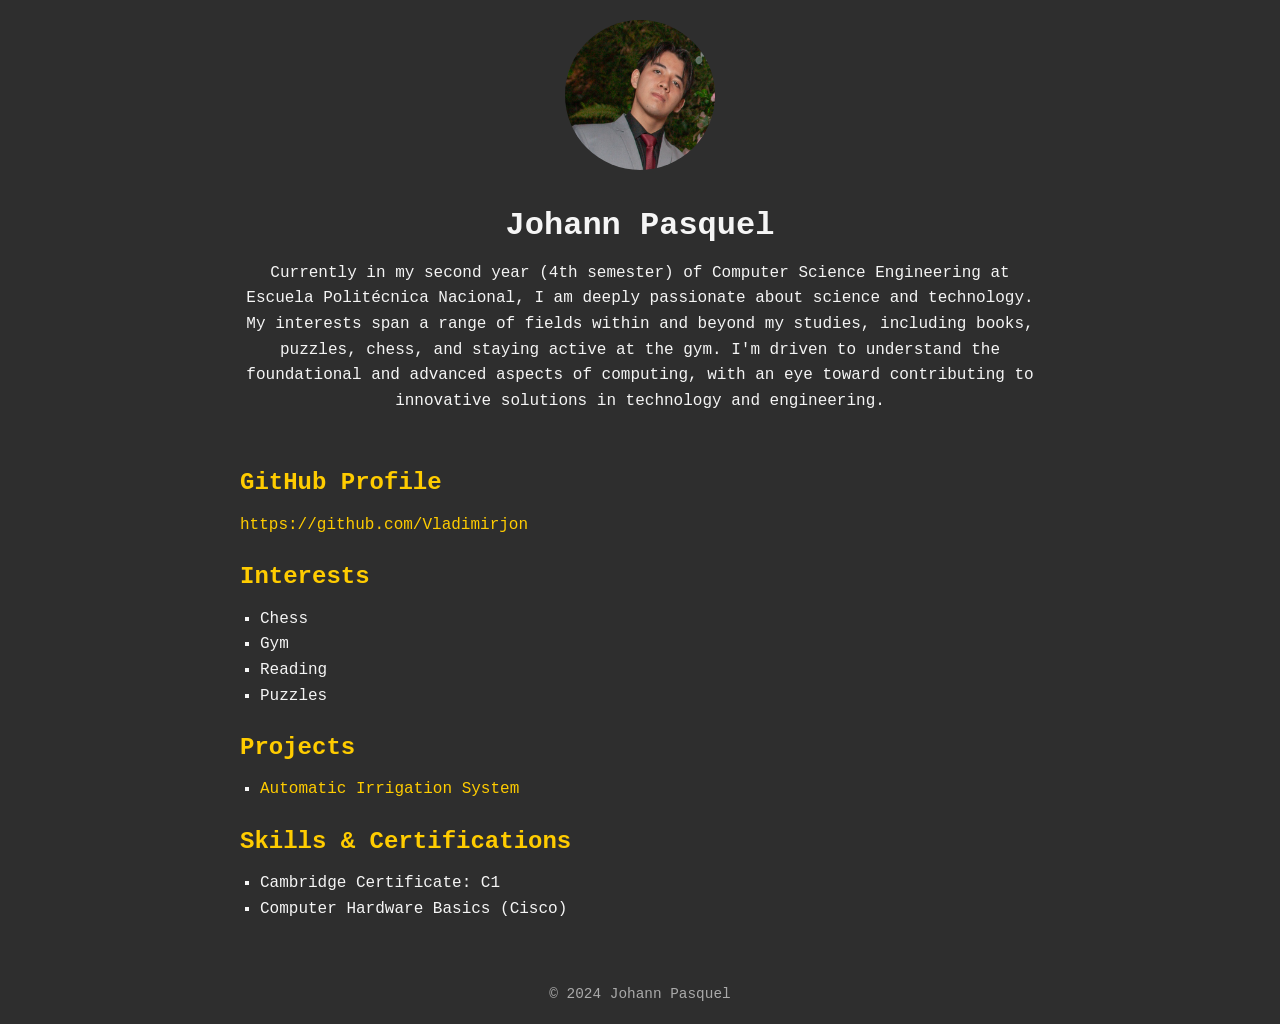
==== index.html @ ba8c6d13 "add index and styles" ====
<!DOCTYPE html>
<html lang="en">
<head>
    <meta charset="UTF-8">
    <meta name="viewport" content="width=device-width, initial-scale=1.0">
    <title>Johann Pasquel - Personal Website</title>
    <link rel="stylesheet" href="styles.css">
</head>
<body>
    <header>
        <img src="profile.jpg" alt="Profile Photo" class="profile-photo">
        <h1>Johann Pasquel</h1>
        <p>Currently in my second year (4th semester) of Computer Science Engineering at Escuela Politécnica Nacional, I am deeply passionate about science and technology. My interests span a range of fields within and beyond my studies, including books, puzzles, chess, and staying active at the gym. I'm driven to understand the foundational and advanced aspects of computing, with an eye toward contributing to innovative solutions in technology and engineering.</p>
    </header>
    <main>
        <section>
            <h2>GitHub Profile</h2>
            <p><a href="https://github.com/Vladimirjon" target="_blank">https://github.com/Vladimirjon</a></p>
        </section>
        <section>
            <h2>Interests</h2>
            <ul>
                <li>Chess</li>
                <li>Gym</li>
                <li>Reading</li>
                <li>Puzzles</li>
            </ul>
        </section>
        <section>
            <h2>Projects</h2>
            <ul>
                <li><a href="https://github.com/Vladimirjon/SIA" target="_blank">Automatic Irrigation System</a></li>
            </ul>
        </section>
        <section>
            <h2>Skills & Certifications</h2>
            <ul>
                <li>Cambridge Certificate: C1</li>
                <li>Computer Hardware Basics (Cisco)</li>
            </ul>
        </section>
    </main>
    <footer>
        <p>&copy; 2024 Johann Pasquel</p>
    </footer>
</body>
</html>
---- styles.css ----
/* Basic Reset */
* {
    margin: 0;
    padding: 0;
    box-sizing: border-box;
}

body {
    font-family: 'JetBrains Mono', monospace;
    background-color: #2e2e2e;
    color: #f5f5f5;
    line-height: 1.6;
    display: flex;
    flex-direction: column;
    align-items: center;
    padding: 20px;
}

header {
    text-align: center;
    max-width: 800px;
    margin-bottom: 30px;
}

.profile-photo {
    width: 150px;
    height: 150px;
    border-radius: 50%;
    margin-bottom: 20px;
}

h1 {
    font-size: 2em;
    margin-bottom: 10px;
}

h2 {
    font-size: 1.5em;
    color: #ffcc00;
    margin-top: 20px;
    margin-bottom: 10px;
}

a {
    color: #ffcc00;
    text-decoration: none;
}

a:hover {
    text-decoration: underline;
}

main {
    width: 100%;
    max-width: 800px;
}

section {
    margin-bottom: 20px;
}

ul {
    list-style-type: square;
    padding-left: 20px;
}

footer {
    margin-top: 40px;
    text-align: center;
    font-size: 0.9em;
    color: #aaa;
}
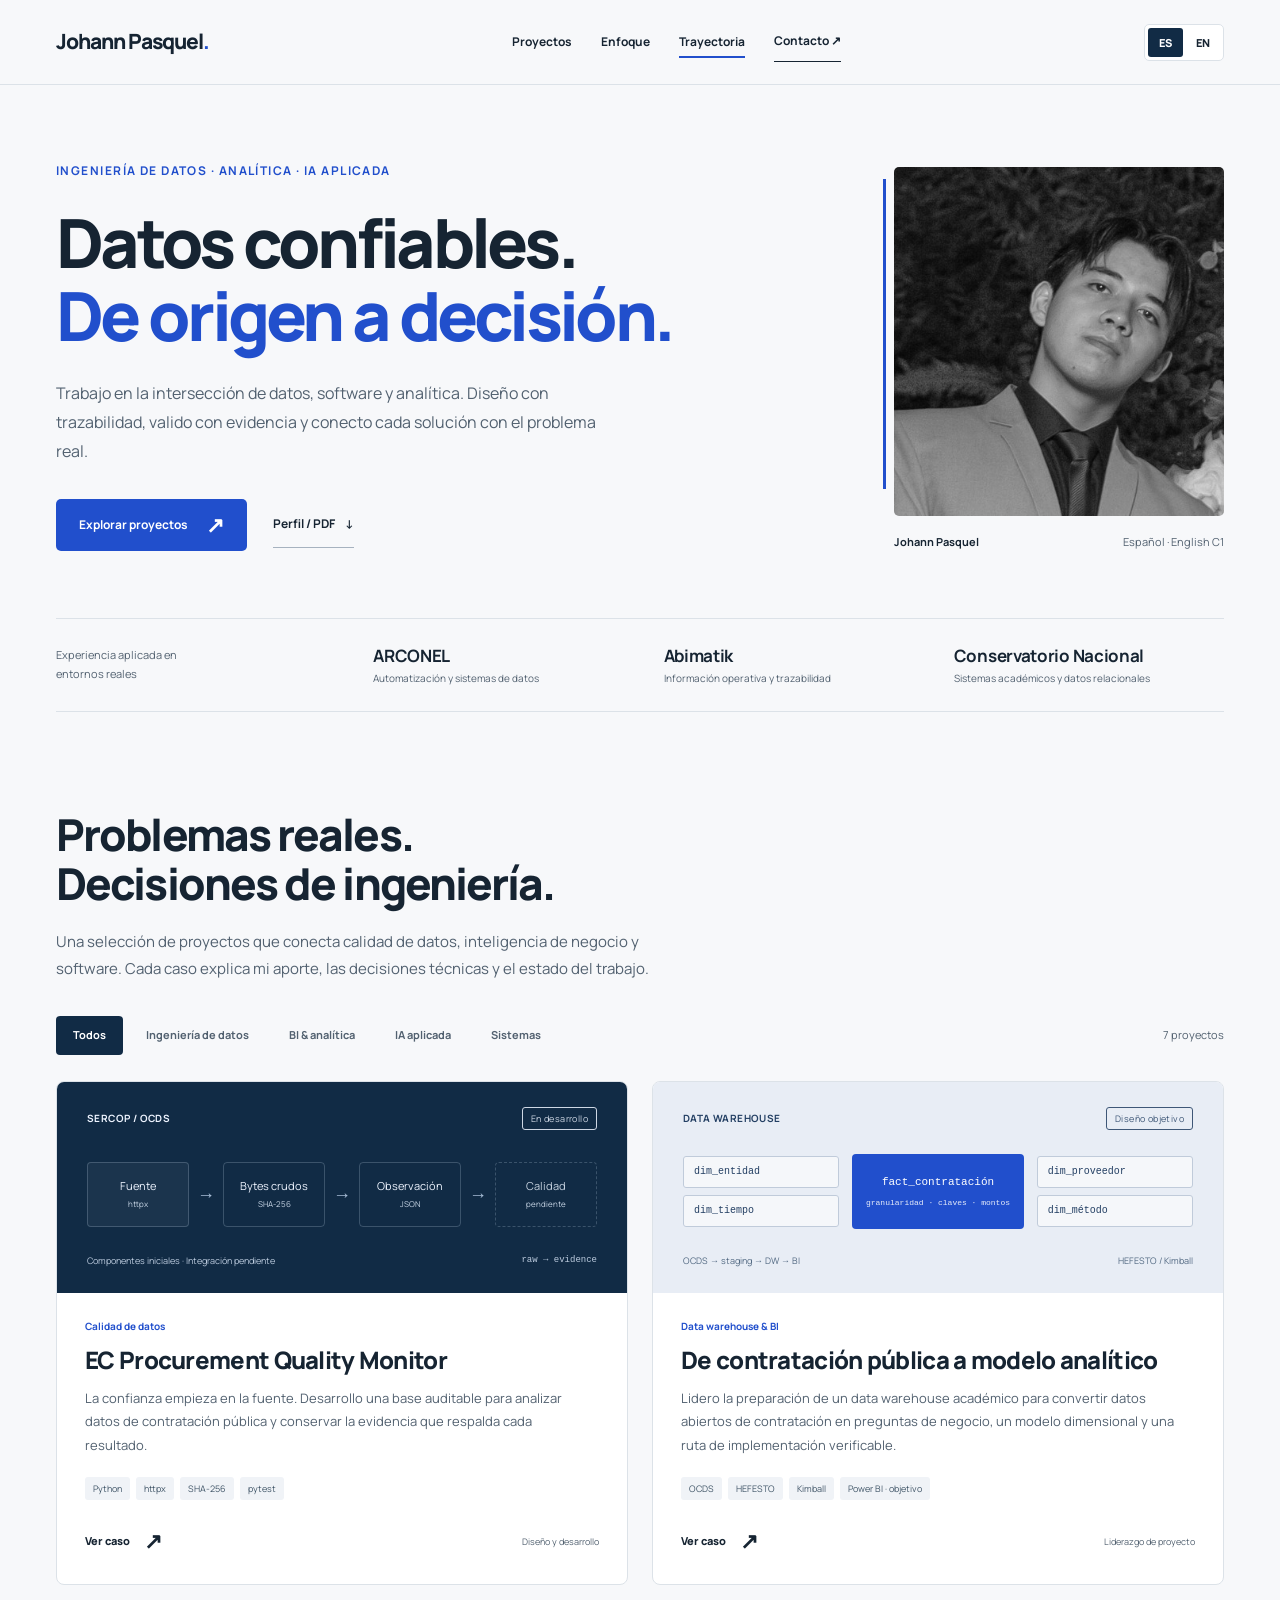
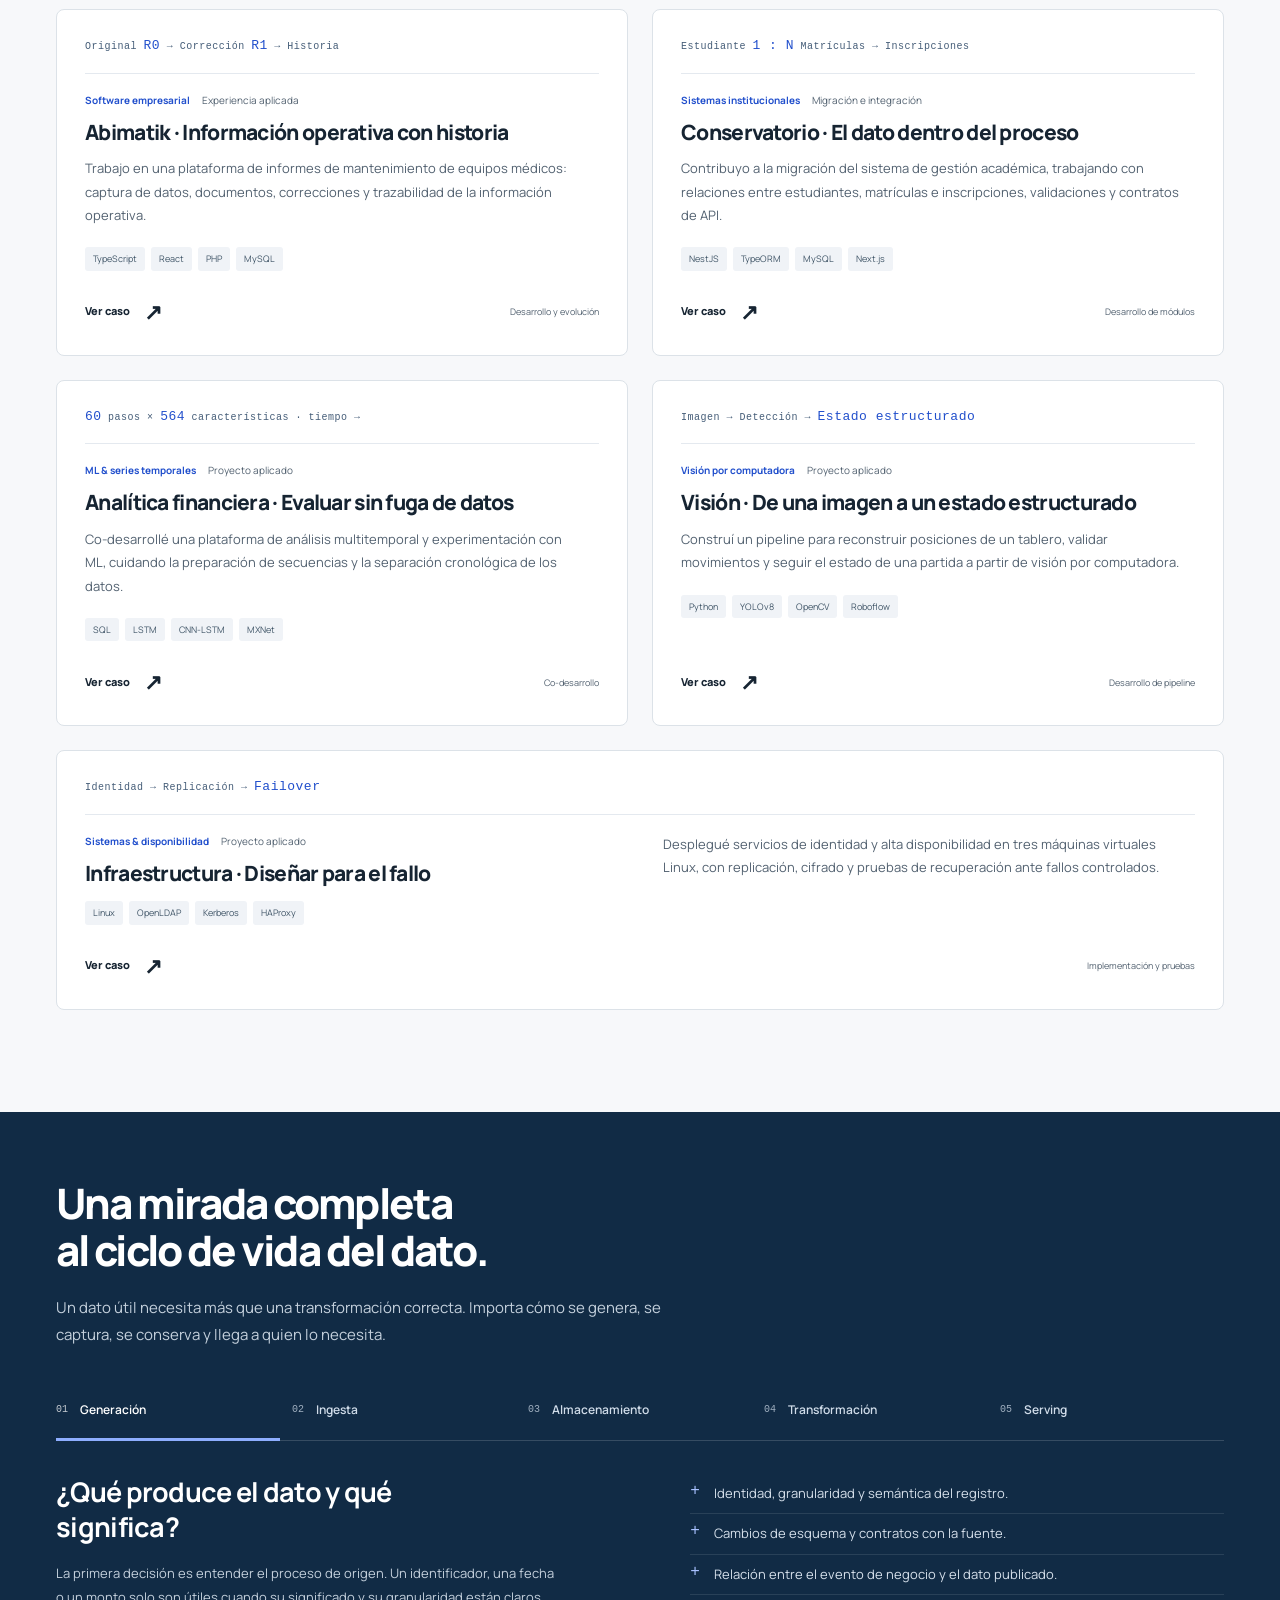
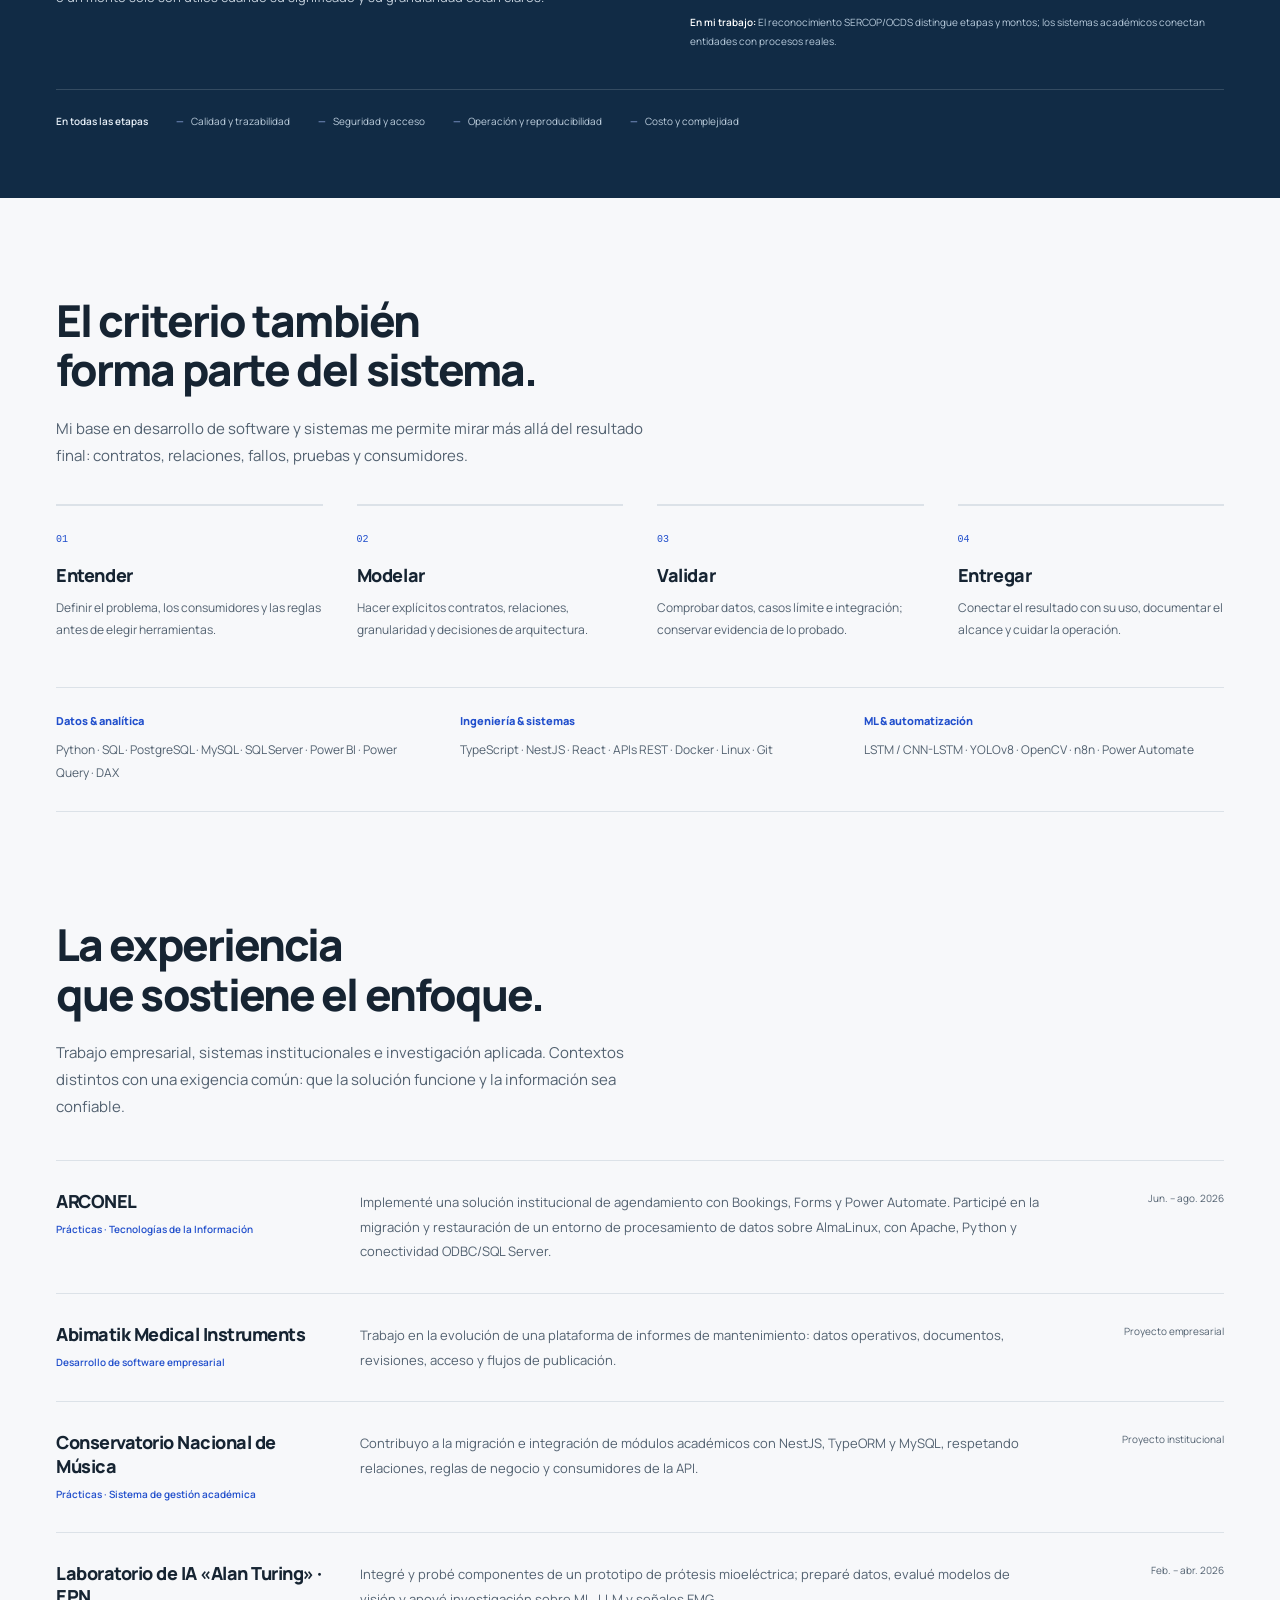
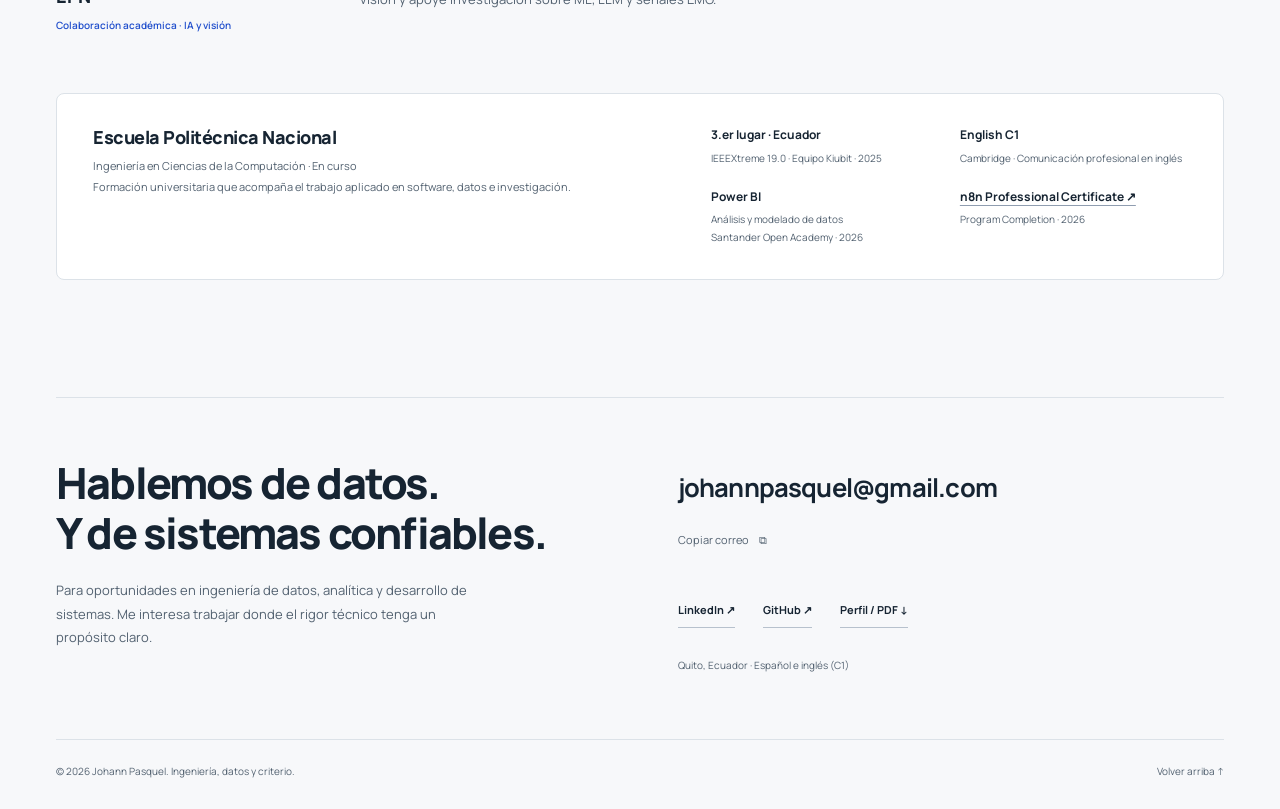
==== commit fc50d1b2: "feat: publicar portafolio bilingue de datos" ====
--- a/index.html
+++ b/index.html
@@ -1,47 +1,331 @@
-<!DOCTYPE html>
-<html lang="en">
+<!doctype html>
+<html lang="es">
 <head>
-    <meta charset="UTF-8">
-    <meta name="viewport" content="width=device-width, initial-scale=1.0">
-    <title>Johann Pasquel - Personal Website</title>
-    <link rel="stylesheet" href="styles.css">
+  <meta charset="utf-8">
+  <meta name="viewport" content="width=device-width, initial-scale=1">
+  <meta name="description" content="Johann Pasquel: ingeniería de datos, analítica e IA aplicada. Proyectos de calidad de datos, BI y sistemas institucionales.">
+  <meta name="theme-color" content="#f7f8fa">
+  <title>Johann Pasquel — Ingeniería de datos & analítica</title>
+  <style>
+    @font-face{font-family:'Manrope';font-style:normal;font-weight:200 800;font-display:swap;src:url([data-uri]) format('woff2');unicode-range:U+0000-00FF,U+0131,U+0152-0153,U+02BB-02BC,U+02C6,U+02DA,U+02DC,U+0304,U+0308,U+0329,U+2000-206F,U+20AC,U+2122,U+2191,U+2193,U+2212,U+2215,U+FEFF,U+FFFD;}
+@font-face{font-family:'Manrope';font-style:normal;font-weight:200 800;font-display:swap;src:url([data-uri]) format('woff2');unicode-range:U+0100-02BA,U+02BD-02C5,U+02C7-02CC,U+02CE-02D7,U+02DD-02FF,U+0304,U+0308,U+0329,U+1D00-1DBF,U+1E00-1E9F,U+1EF2-1EFF,U+2020,U+20A0-20AB,U+20AD-20C4,U+2113,U+2C60-2C7F,U+A720-A7FF;}
+    :root{--paper:#f7f8fa;--white:#fff;--ink:#162432;--muted:#526170;--line:#dce2e8;--blue:#214fcc;--blue-light:#e9efff;--navy:#112b45;--soft:#edf2f7;--radius:8px;--font:'Manrope','Segoe UI',sans-serif}
+    *{box-sizing:border-box}html{scroll-behavior:smooth;scroll-padding-top:100px}body{margin:0;background:var(--paper);color:var(--ink);font:15px/1.7 var(--font);-webkit-font-smoothing:antialiased}::selection{background:#cbd9ff;color:#10233f}button,a{-webkit-tap-highlight-color:transparent}button,input{font:inherit}button,a{touch-action:manipulation}button{cursor:pointer}a{color:inherit;text-decoration:none}button{color:inherit}button:focus-visible,a:focus-visible{outline:3px solid var(--blue);outline-offset:5px}img{display:block;max-width:100%}button:disabled{cursor:wait}h1,h2,h3,p,figure{margin:0}h1,h2,h3{line-height:1.12}ul{padding-left:22px}button{border:0}svg{flex-shrink:0}body.modal-open{overflow:hidden}[hidden]{display:none!important}.wrap{max-width:1240px;margin-inline:auto;padding-inline:36px}.skip{position:fixed;z-index:99;top:-100px;left:20px;background:var(--navy);color:white;padding:12px 18px}.skip:focus{top:12px}.mono{font-family:Consolas,'Courier New',monospace}.muted{color:var(--muted)}.eyebrow{font-size:12px;font-weight:700;letter-spacing:.12em;text-transform:uppercase;color:var(--blue)}.arrow{font-size:22px;line-height:1}.text-link{display:inline-flex;gap:12px;align-items:center;font-weight:700;font-size:13px}.text-link:hover{color:var(--blue)}
+    header{position:sticky;top:0;z-index:20;background:rgba(247,248,250,.98);border-bottom:1px solid var(--line)}.header-inner{height:84px;display:flex;align-items:center;justify-content:space-between;gap:24px}.brand{font-size:21px;letter-spacing:-1px;font-weight:800;white-space:nowrap}.brand span{color:var(--blue)}.nav{display:flex;align-items:center;gap:29px}.nav>a{font-size:12px;font-weight:700;position:relative;padding-block:9px}.nav>a:after{content:'';height:2px;position:absolute;bottom:3px;left:0;right:0;background:var(--blue);transform:scaleX(0);transition:transform .18s}.nav>a:hover:after,.nav>a[aria-current="location"]:after{transform:scaleX(1)}.header-tools{display:flex;align-items:center;gap:18px}.language{display:flex;border:1px solid var(--line);padding:3px;border-radius:5px;gap:2px;background:white}.language button{font-size:11px;line-height:1;font-weight:800;background:transparent;border-radius:3px;width:35px;height:29px}.language button[aria-pressed=true]{background:var(--navy);color:#fff}.menu-button{display:none;background:transparent;padding:8px 0;font-size:12px;font-weight:700}.nav-contact{border-bottom:1px solid var(--ink)}
+    .hero{padding-top:76px;padding-bottom:59px;display:grid;grid-template-columns:minmax(0,1fr) 330px;gap:68px;align-items:center}.hero-copy{padding-bottom:8px}.hero h1{font-size:clamp(45px,5.3vw,73px);letter-spacing:-3.7px;font-weight:800;line-height:1.075;margin-top:25px;margin-bottom:27px}.hero h1 span{color:var(--blue)}.hero-description{font-size:16px;line-height:1.8;color:var(--muted);max-width:570px}.hero-actions{display:flex;align-items:center;gap:26px;flex-wrap:wrap;margin-top:33px}.button{display:inline-flex;align-items:center;justify-content:center;gap:18px;padding:15px 23px;background:var(--blue);color:white;border-radius:5px;font-size:12px;font-weight:700;line-height:1.5;transition:background .18s,transform .18s;white-space:nowrap}.button:hover{background:#193eab;transform:translateY(-2px)}.button:active{transform:translateY(0)}.button-plain{display:inline-flex;align-items:center;gap:10px;font-size:12px;font-weight:700;padding:13px 0;background:transparent;border-bottom:1px solid #a6b2bf}.button-plain:hover{color:var(--blue)}.portrait{position:relative}.portrait img{width:330px;height:349px;object-fit:cover;object-position:59% 48%;filter:grayscale(1);border-radius:5px}.portrait:before{content:'';position:absolute;left:-11px;top:12px;bottom:63px;width:3px;background:var(--blue);z-index:1}.portrait figcaption{display:flex;justify-content:space-between;gap:15px;align-items:center;padding-top:17px;font-size:11px;color:var(--muted)}.portrait-name{font-weight:700;color:var(--ink)}
+    .experience-band{border-top:1px solid var(--line);border-bottom:1px solid var(--line);display:grid;grid-template-columns:1.1fr repeat(3,1fr);gap:20px;padding-block:26px;align-items:center}.experience-band>p{font-size:11px;color:var(--muted);max-width:145px}.experience-band a{font-weight:700;letter-spacing:-.3px;font-size:17px;line-height:1.3}.experience-band small{display:block;font-weight:400;font-size:10px;letter-spacing:0;color:var(--muted);margin-top:5px}.experience-band a:hover{color:var(--blue)}
+    .section{padding-top:98px;padding-bottom:10px}.section-intro{max-width:690px}.section-intro h2{font-size:44px;font-weight:800;letter-spacing:-1.9px}.section-intro p{font-size:14px;line-height:1.8;color:var(--muted);margin-top:20px;max-width:600px}.section-rule{height:1px;background:var(--line);margin-top:72px}.projects-tools{display:flex;align-items:center;justify-content:space-between;gap:20px;margin-top:34px;margin-bottom:26px}.filters{display:flex;gap:6px;flex-wrap:wrap}.filter{padding:9px 16px;border-radius:4px;font-size:11px;font-weight:700;background:transparent;color:var(--muted);border:1px solid transparent}.filter:hover{border-color:var(--line);background:white}.filter[aria-pressed=true]{background:var(--navy);color:white}.result-count{font-size:11px;color:var(--muted);white-space:nowrap}.project-grid{display:grid;grid-template-columns:repeat(2,minmax(0,1fr));gap:24px}.project-card{border:1px solid var(--line);border-radius:var(--radius);overflow:hidden;background:white;display:flex;flex-direction:column;transition:box-shadow .22s,transform .22s}.project-card:hover{transform:translateY(-3px);box-shadow:0 14px 26px -20px #10243f55}.project-visual{min-height:211px;padding:25px 30px;display:flex;flex-direction:column;justify-content:space-between;overflow:hidden}.project-visual.navy{background:var(--navy);color:#eef4ff}.project-visual.ice{background:#e8edf5;color:#233f63}.visual-head{display:flex;align-items:center;justify-content:space-between;gap:15px;font-size:10px;letter-spacing:.04em}.visual-head .domain{font-weight:700}.visual-head .status{border:1px solid currentColor;padding:3px 8px;border-radius:3px;font-size:9px;opacity:.86}.architecture{display:flex;gap:8px;align-items:center;justify-content:center;margin-block:20px 14px}.architecture .node{border:1px solid #9dafc24d;min-width:70px;padding:16px 9px;text-align:center;font-size:11px;line-height:1.3;border-radius:4px;flex:1}.architecture .node:first-child{background:#ffffff0b}.architecture .node small{display:block;font-size:8px;margin-top:6px;color:#c9d7e7}.architecture .planned{border-style:dashed;color:#c7d3e0}.architecture .connector{color:#a9bfd8;font-size:18px}.visual-foot{font-size:9px;color:#bdccdf;display:flex;justify-content:space-between;gap:12px}.ice .visual-foot{color:#526982}.warehouse-visual{display:grid;grid-template-columns:1fr 1.1fr 1fr;gap:13px;align-items:center;margin-block:15px}.dw-dimensions{display:flex;flex-direction:column;gap:7px}.schema-table{font:10px/1.4 Consolas,monospace;padding:8px 10px;background:#ffffff90;border:1px solid #c0cbda;border-radius:3px}.schema-fact{padding:20px 12px;background:var(--blue);color:white;border-radius:4px;font:11px/1.5 Consolas,monospace;text-align:center}.schema-fact small{display:block;font-size:8px;opacity:.9;margin-top:6px}.project-body{padding:25px 28px 26px;display:flex;flex-direction:column;flex:1}.project-kicker{display:flex;align-items:center;gap:12px;font-size:10px;color:var(--muted);margin-bottom:12px}.project-kicker .kind{color:var(--blue);font-weight:700}.project-body h3{font-size:24px;font-weight:800;letter-spacing:-.7px}.project-body>p{font-size:12px;line-height:1.8;color:var(--muted);margin-top:13px;margin-bottom:20px;max-width:500px}.tags{display:flex;flex-wrap:wrap;gap:6px;font-size:9px;color:#415668}.tag{background:#f0f3f7;padding:4px 8px;border-radius:3px}.project-bottom{display:flex;align-items:center;justify-content:space-between;gap:15px;margin-top:auto;padding-top:24px}.case-button{background:transparent;font-size:11px;font-weight:800;padding:6px 0;display:flex;align-items:center;gap:14px}.case-button:hover{color:var(--blue)}.project-bottom .role{font-size:9px;color:var(--muted);text-align:right}.project-card.compact .project-body{padding:26px 28px}.project-card.compact h3{font-size:21px}.compact-mark{font:10px/1.5 Consolas,monospace;color:#455d78;letter-spacing:.05em;padding-bottom:17px;margin-bottom:18px;border-bottom:1px solid #e4e9ef}.compact-mark strong{font-weight:400;color:var(--blue);font-size:13px}.no-results{padding:25px;background:white;border:1px solid var(--line);grid-column:1/-1}.no-results button{display:block;margin-top:15px}
+    .lifecycle{background:var(--navy);color:white;margin-top:92px;padding-block:68px}.lifecycle .section-intro h2{font-size:42px}.lifecycle .section-intro p{color:#c4d0dc;max-width:640px}.lifecycle-tabs{display:grid;grid-template-columns:repeat(5,minmax(0,1fr));margin-top:37px;border-bottom:1px solid #ffffff28;gap:12px}.stage{background:transparent;color:#d0dce9;text-align:left;padding:15px 0 20px;font-size:12px;font-weight:600;position:relative;display:flex;align-items:center;gap:12px}.stage .number{font:10px Consolas,monospace;opacity:.75}.stage[aria-selected=true]{color:white}.stage:after{content:'';position:absolute;bottom:-1px;left:0;right:0;height:3px;background:#8eaeff;transform:scaleX(0);transform-origin:left;transition:transform .2s}.stage[aria-selected=true]:after{transform:scaleX(1)}.stage:focus-visible{outline-color:#b6caff}.stage-panel{display:grid;grid-template-columns:1.05fr 1fr;gap:74px;padding-top:33px;min-height:230px}.stage-panel h3{font-size:27px;letter-spacing:-.7px;line-height:1.3;max-width:450px}.stage-panel .stage-answer{font-size:12px;line-height:1.8;color:#c4d0dc;margin-top:18px;max-width:500px}.decision-list{padding:0;list-style:none;margin:0}.decision-list li{font-size:12px;line-height:1.8;color:#d6e0eb;border-bottom:1px solid #ffffff1a;padding-block:8px;display:flex;align-items:start;gap:14px}.decision-list li:before{content:'+';color:#a9c1ff;font:16px Consolas,monospace}.stage-reference{margin-top:18px;font-size:10px;line-height:1.9;color:#b8cbdc;max-width:540px}.stage-reference strong{color:white;font-weight:600}.cross-cutting{border-top:1px solid #ffffff26;margin-top:18px;padding-top:23px;display:flex;align-items:center;gap:28px;flex-wrap:wrap;font-size:10px;color:#bdcedd}.cross-cutting strong{font-weight:600;color:#e8f0f8}.cross-cutting span{position:relative;padding-left:15px}.cross-cutting span:before{content:'—';position:absolute;left:0;color:#a9c1ff}
+    .approach-grid{display:grid;grid-template-columns:repeat(4,1fr);gap:34px;margin-top:35px}.approach-item{padding-top:18px;border-top:2px solid var(--line)}.approach-item .step{font-size:10px;font-family:Consolas,monospace;color:var(--blue)}.approach-item h3{font-size:18px;margin-top:16px;font-weight:800;letter-spacing:-.4px}.approach-item p{font-size:12px;line-height:1.8;color:var(--muted);margin-top:12px}.toolkit{margin-top:47px;padding:27px 0;border-top:1px solid var(--line);border-bottom:1px solid var(--line);display:grid;grid-template-columns:repeat(3,1fr);gap:44px}.toolkit h3{font-size:11px;color:var(--blue);font-weight:800;margin-bottom:11px}.toolkit p{font-size:11px;line-height:1.9;color:var(--muted)}
+    .experience-list{margin-top:40px}.experience-row{display:grid;grid-template-columns:270px minmax(0,1fr) 120px;gap:34px;padding:29px 0;border-top:1px solid var(--line)}.experience-row h3{font-size:18px;font-weight:800;letter-spacing:-.5px;line-height:1.3}.experience-row .experience-role{font-size:10px;color:var(--blue);margin-top:8px;font-weight:600}.experience-row p{font-size:12px;line-height:1.9;color:var(--muted);max-width:680px}.experience-row .period{font-size:10px;color:var(--muted);text-align:right;line-height:1.7}.education{display:grid;grid-template-columns:1.15fr 1fr;gap:70px;background:white;border:1px solid var(--line);border-radius:var(--radius);padding:33px 36px;margin-top:30px}.education h3{font-size:18px;font-weight:800;letter-spacing:-.5px}.education p{font-size:11px;color:var(--muted);line-height:1.9;margin-top:9px}.education .credentials{display:grid;grid-template-columns:1fr 1fr;gap:22px}.credential strong{font-size:12px;display:block;line-height:1.4}.credential span{display:block;font-size:10px;color:var(--muted);line-height:1.8;margin-top:5px}.credential a{text-decoration:underline;text-decoration-color:#8f9db0;text-underline-offset:4px}
+    .contact{padding-top:107px;padding-bottom:65px}.contact-inner{border-top:1px solid var(--line);padding-top:60px;display:grid;grid-template-columns:1fr 1fr;gap:75px;align-items:start}.contact h2{font-size:43px;letter-spacing:-1.8px;font-weight:800;line-height:1.15}.contact .contact-description{font-size:13px;color:var(--muted);margin-top:22px;max-width:415px;line-height:1.8}.contact-details{padding-top:8px}.email{font-size:clamp(17px,2vw,26px);font-weight:700;letter-spacing:-.8px;display:block;overflow-wrap:anywhere}.email:hover{color:var(--blue)}.copy-button{display:inline-flex;align-items:center;gap:10px;background:transparent;font-size:11px;color:var(--muted);margin-top:16px;padding:5px 0}.copy-button:hover{color:var(--blue)}.contact-social{display:flex;gap:28px;margin-top:38px;flex-wrap:wrap}.contact-social a,.contact-social button{font-size:11px;font-weight:700;border-bottom:1px solid #b7c1cd;padding:8px 0;background:transparent}.contact-social a:hover,.contact-social button:hover{color:var(--blue)}.contact-meta{font-size:10px;line-height:1.8;color:var(--muted);margin-top:28px}footer .footer-inner{border-top:1px solid var(--line);padding-block:23px 29px;display:flex;align-items:center;justify-content:space-between;gap:18px;font-size:10px;color:var(--muted)}.toast{position:fixed;bottom:26px;left:50%;transform:translateX(-50%) translateY(20px);padding:13px 21px;border-radius:5px;background:var(--navy);color:white;font-size:12px;z-index:50;opacity:0;pointer-events:none;transition:opacity .2s,transform .2s;max-width:calc(100% - 32px);text-align:center}.toast.show{opacity:1;transform:translateX(-50%) translateY(0)}
+    dialog{padding:0;border:0;border-radius:10px;max-width:810px;width:calc(100% - 40px);max-height:88dvh;background:var(--paper);color:var(--ink);box-shadow:0 40px 110px #0004;overflow:auto}dialog::backdrop{background:#0c1c32b3;backdrop-filter:blur(3px)}.dialog-toolbar{position:sticky;top:0;display:flex;align-items:center;justify-content:space-between;gap:16px;padding:18px 30px;border-bottom:1px solid var(--line);background:var(--paper);z-index:1}.dialog-toolbar span{font-size:10px;color:var(--muted)}.close-dialog{background:transparent;font-size:12px;font-weight:700;padding:8px 0}.dialog-content{padding:33px 42px 42px}.dialog-content .project-kicker{margin-bottom:18px}.dialog-content h2{font-size:37px;letter-spacing:-1.6px;max-width:670px}.dialog-lead{font-size:15px;line-height:1.8;margin-top:19px;color:var(--muted)}.case-info{display:grid;grid-template-columns:1fr 1fr;gap:20px;padding:21px 0;margin-top:22px;border-top:1px solid var(--line);border-bottom:1px solid var(--line)}.case-info dt{font-size:10px;color:var(--muted)}.case-info dd{margin:4px 0 0;font-size:12px;font-weight:700}.case-section{margin-top:25px}.case-section h3{font-size:16px;letter-spacing:-.4px}.case-section p,.case-section li{font-size:12px;line-height:1.9;color:var(--muted);margin-top:9px}.case-section ul{margin-bottom:0}.scope-note{background:#eaf0f8;border-left:3px solid var(--blue);padding:17px 20px;margin-top:27px;font-size:11px;line-height:1.9;color:#425772}.scope-note strong{display:block;color:var(--ink);font-size:12px;margin-bottom:4px}.case-links{display:flex;gap:24px;flex-wrap:wrap;margin-top:29px}.case-links a{font-size:11px;font-weight:700;border-bottom:1px solid var(--ink);padding-block:7px}.print-profile{display:none}.reveal{opacity:1;transform:none}.motion-ready .reveal:not(.seen){opacity:0;transform:translateY(16px)}.motion-ready .reveal{transition:opacity .45s,transform .45s}
+    @media(min-width:1600px){.wrap{max-width:1320px}.hero{gap:105px;grid-template-columns:minmax(0,1fr) 350px}.portrait img{width:350px;height:370px}.hero h1{font-size:80px}}
+    @media(max-width:1100px){.wrap{padding-inline:30px}.nav{gap:20px}.hero{gap:42px;grid-template-columns:minmax(0,1fr) 285px}.portrait img{width:285px;height:318px}.hero h1{font-size:58px;letter-spacing:-2.8px}.stage-panel{gap:38px}.experience-row{grid-template-columns:225px minmax(0,1fr) 105px;gap:24px}.contact-inner{gap:35px}.education{gap:30px}.architecture .node{min-width:0;font-size:10px;padding:13px 5px}.project-visual{padding:23px}.experience-band a{font-size:15px}}
+    @media(max-width:820px){.header-inner{height:72px}.brand{font-size:19px}.menu-button{display:block}.nav{display:none;position:absolute;top:71px;left:0;right:0;background:var(--paper);padding:18px 30px 24px;border-bottom:1px solid var(--line);flex-direction:column;align-items:stretch;gap:5px}.nav.open{display:flex}.nav>a{font-size:14px;padding-block:10px}.nav>a:after{display:none}.nav>a[aria-current="location"]{color:var(--blue)}.nav-contact{border:0}.header-tools{gap:20px}.hero{grid-template-columns:minmax(0,1fr) 240px;gap:30px;padding-top:52px;padding-bottom:40px}.hero h1{font-size:45px;letter-spacing:-2px}.hero-description{font-size:13px}.eyebrow{font-size:10px}.portrait img{height:280px;width:240px}.portrait figcaption{display:block;font-size:9px}.portrait figcaption span{display:block;margin-top:3px}.hero-actions{gap:20px;margin-top:26px}.button{padding:13px 18px;font-size:11px}.button-plain{font-size:11px}.section{padding-top:70px}.section-intro h2{font-size:36px}.project-body{padding:22px}.project-body h3{font-size:21px}.project-visual{padding:20px;min-height:196px}.visual-head{font-size:8px}.visual-head .status{font-size:8px}.visual-foot{font-size:8px}.warehouse-visual{gap:7px}.schema-table{font-size:8px;padding:8px 7px}.schema-fact{font-size:9px;padding:20px 8px}.project-bottom{align-items:start}.project-bottom .role{max-width:130px}.lifecycle{padding-block:52px;margin-top:68px}.lifecycle .section-intro h2{font-size:35px}.stage{font-size:10px;gap:6px}.stage-panel{gap:28px}.stage-panel h3{font-size:24px}.approach-grid{grid-template-columns:1fr 1fr;gap:28px}.toolkit{gap:25px}.experience-row{grid-template-columns:1fr 1.4fr;gap:17px}.experience-row .period{grid-column:1;font-size:9px;text-align:left;grid-row:auto;margin-top:-8px}.experience-row p{grid-column:2;grid-row:1/3}.education{grid-template-columns:1fr;padding:28px}.contact{padding-top:77px}.contact h2{font-size:34px}.contact-inner{gap:35px}.email{font-size:19px}.contact-social{gap:21px}}
+    @media(max-width:600px){.wrap{padding-inline:23px}.brand{font-size:18px}.header-tools{gap:13px}.language button{width:31px;height:29px}.menu-button{font-size:11px}.hero{grid-template-columns:1fr;gap:34px;padding-top:42px;padding-bottom:35px}.hero h1{font-size:clamp(39px,10.4vw,58px);letter-spacing:-2.3px;margin-top:20px;margin-bottom:21px}.hero-description{font-size:14px;line-height:1.8}.hero-actions{gap:26px}.portrait{max-width:100%;display:grid;grid-template-columns:118px 1fr;gap:20px;align-items:end}.portrait img{height:124px;width:118px;object-position:61% 45%}.portrait:before{left:-7px;top:8px;bottom:8px;width:2px}.portrait figcaption{padding:0 0 5px;font-size:11px}.portrait-name{font-size:14px!important;margin-bottom:7px}.experience-band{grid-template-columns:1fr 1fr;gap:22px;padding-block:24px}.experience-band p{max-width:140px;font-size:10px}.experience-band a{font-size:13px}.experience-band small{font-size:9px}.section{padding-top:61px}.section-intro h2{font-size:32px;letter-spacing:-1.3px}.section-intro p{font-size:12px;margin-top:16px}.projects-tools{display:block;margin-top:25px;margin-bottom:19px}.filters{gap:3px}.filter{padding:9px 11px;font-size:10px}.result-count{margin-top:15px;font-size:10px}.project-grid{grid-template-columns:1fr;gap:19px}.project-visual{min-height:207px;padding:22px}.project-body{padding:24px}.project-card.compact .project-body{padding:24px}.project-body>p{font-size:12px}.project-body h3{font-size:23px}.project-card.compact h3{font-size:21px}.project-kicker{font-size:9px}.project-bottom .role{font-size:9px;max-width:none}.visual-head{font-size:9px}.architecture .node{font-size:10px;padding:14px 5px}.visual-foot{font-size:8px}.schema-table{font-size:9px}.schema-fact{font-size:10px}.lifecycle{margin-top:61px;padding-block:43px}.lifecycle .section-intro h2{font-size:31px}.lifecycle .section-intro p{font-size:12px}.lifecycle-tabs{grid-template-columns:repeat(5,1fr);gap:6px;margin-top:25px}.stage{display:block;text-align:left;font-size:9px;padding-block:14px 17px;line-height:1.5;overflow-wrap:anywhere}.stage .number{display:block;margin-bottom:7px;font-size:9px}.stage-panel{grid-template-columns:1fr;gap:24px;padding-top:27px;min-height:0}.stage-panel h3{font-size:24px}.stage-panel .stage-answer{font-size:12px;margin-top:14px}.decision-list li{font-size:11px}.stage-reference{font-size:10px}.cross-cutting{font-size:9px;gap:12px 20px;margin-top:27px}.cross-cutting strong{flex-basis:100%}.approach-grid{gap:25px 21px}.approach-item h3{font-size:16px}.approach-item p{font-size:11px}.toolkit{grid-template-columns:1fr;gap:24px;margin-top:30px}.toolkit p{font-size:11px}.experience-list{margin-top:27px}.experience-row{grid-template-columns:1fr;gap:12px;padding-block:24px}.experience-row h3{font-size:18px}.experience-row p{grid-column:1;grid-row:auto;font-size:12px}.experience-row .period{grid-column:1;grid-row:auto;margin-top:1px}.education{padding:24px;gap:26px;margin-top:16px}.education .credentials{gap:20px}.education h3{font-size:17px}.credential strong{font-size:11px}.credential span{font-size:9px}.contact{padding-top:61px;padding-bottom:41px}.contact-inner{grid-template-columns:1fr;gap:34px;padding-top:42px}.contact h2{font-size:35px}.contact .contact-description{font-size:12px;margin-top:18px}.email{font-size:23px}.contact-social{margin-top:27px;gap:27px}.contact-meta{font-size:10px;margin-top:21px}.contact-details{padding-top:0}footer .footer-inner{align-items:start;font-size:9px;padding-block:20px;gap:15px}.dialog-toolbar{padding:12px 20px}.dialog-toolbar span{font-size:9px}.dialog-content{padding:26px 24px 30px}.dialog-content h2{font-size:28px;letter-spacing:-1px}.dialog-lead{font-size:13px}.case-info{gap:15px}.case-info dd{font-size:11px}.case-section p,.case-section li{font-size:11px}.case-section h3{font-size:15px}.scope-note{font-size:10px;padding:15px}dialog{width:calc(100% - 22px);max-height:92dvh;border-radius:7px}}
+    @media(prefers-reduced-motion:reduce){html{scroll-behavior:auto}*,*:before,*:after{transition:none!important;animation:none!important}.motion-ready .reveal:not(.seen){opacity:1;transform:none}}
+    .project-body>p{font-size:13px}.section-intro p{font-size:15px}.stage-panel .stage-answer{font-size:13px}.decision-list li{font-size:13px}.experience-row p{font-size:13px}.toolkit p{font-size:12px}.case-section p,.case-section li{font-size:13px}.scope-note{font-size:12px}
+    @media(min-width:601px){.project-card.compact:last-child:nth-child(odd){grid-column:1/-1}.project-card.compact:last-child:nth-child(odd) .project-body{display:grid;grid-template-columns:1fr 1fr;column-gap:45px}.project-card.compact:last-child:nth-child(odd) .compact-mark{grid-column:1/-1}.project-card.compact:last-child:nth-child(odd) .project-kicker,.project-card.compact:last-child:nth-child(odd) h3{grid-column:1}.project-card.compact:last-child:nth-child(odd) .project-body>p{grid-column:2;grid-row:2/4;margin:0}.project-card.compact:last-child:nth-child(odd) .tags{grid-column:1;margin-top:16px}.project-card.compact:last-child:nth-child(odd) .project-bottom{grid-column:1/-1}}
+    @media(max-width:600px){.section-intro p,.project-body>p,.experience-row p{font-size:13px}.stage-panel .stage-answer,.decision-list li{font-size:12px}.scope-note{font-size:11px}.case-section p,.case-section li{font-size:12px}}
+    @page{size:A4;margin:16mm 17mm}
+    @media print{body{background:white;font:10px/1.55 var(--font);color:#172536}header,main,footer,dialog,.toast,.skip{display:none!important}.print-profile{display:block!important}.print-profile h1{font-size:27px;letter-spacing:-1px;margin-bottom:5px}.print-profile .print-role{font-size:12px;color:#214fcc;font-weight:700}.print-profile .print-contact{font-size:9px;margin-block:8px 17px}.print-profile h2{font-size:12px;color:#214fcc;text-transform:uppercase;letter-spacing:.06em;border-bottom:1px solid #ccd4df;padding-bottom:5px;margin-top:20px;margin-bottom:10px}.print-profile h3{font-size:10px;margin-bottom:4px;line-height:1.4}.print-profile p{margin-bottom:7px;font-size:9px;line-height:1.65}.print-profile article{break-inside:avoid;margin-bottom:11px}.print-profile .print-small{color:#526170;font-size:8px}.print-profile ul{margin-block:5px 12px}.print-profile a{color:#172536}.print-profile .print-grid{display:grid;grid-template-columns:1fr 1fr;gap:18px}}
+  </style>
 </head>
-<body>
-    <header>
-        <img src="profile.jpg" alt="Profile Photo" class="profile-photo">
-        <h1>Johann Pasquel</h1>
-        <p>Currently in my second year (4th semester) of Computer Science Engineering at Escuela Politécnica Nacional, I am deeply passionate about science and technology. My interests span a range of fields within and beyond my studies, including books, puzzles, chess, and staying active at the gym. I'm driven to understand the foundational and advanced aspects of computing, with an eye toward contributing to innovative solutions in technology and engineering.</p>
-    </header>
-    <main>
-        <section>
-            <h2>GitHub Profile</h2>
-            <p><a href="https://github.com/Vladimirjon" target="_blank">https://github.com/Vladimirjon</a></p>
-        </section>
-        <section>
-            <h2>Interests</h2>
-            <ul>
-                <li>Chess</li>
-                <li>Gym</li>
-                <li>Reading</li>
-                <li>Puzzles</li>
-            </ul>
-        </section>
-        <section>
-            <h2>Projects</h2>
-            <ul>
-                <li><a href="https://github.com/Vladimirjon/SIA" target="_blank">Automatic Irrigation System</a></li>
-            </ul>
-        </section>
-        <section>
-            <h2>Skills & Certifications</h2>
-            <ul>
-                <li>Cambridge Certificate: C1</li>
-                <li>Computer Hardware Basics (Cisco)</li>
-            </ul>
-        </section>
-    </main>
-    <footer>
-        <p>&copy; 2024 Johann Pasquel</p>
-    </footer>
+<body id="top">
+  <a class="skip" href="#main" data-i18n="skip">Ir al contenido</a>
+  <header>
+    <div class="wrap header-inner">
+      <a class="brand" href="#top" aria-label="Johann Pasquel, inicio">Johann Pasquel<span>.</span></a>
+      <nav class="nav" id="navigation" aria-label="Navegación principal">
+        <a href="#projects" data-i18n="navProjects">Proyectos</a>
+        <a href="#lifecycle" data-i18n="navFocus">Enfoque</a>
+        <a href="#experience" data-i18n="navExperience">Trayectoria</a>
+        <a href="#contact" class="nav-contact" data-i18n="navContact">Contacto ↗</a>
+      </nav>
+      <div class="header-tools">
+        <div class="language" role="group" aria-label="Idioma / Language">
+          <button type="button" data-lang="es" lang="es" aria-label="Ver en español" aria-pressed="true">ES</button>
+          <button type="button" data-lang="en" lang="en" aria-label="View in English" aria-pressed="false">EN</button>
+        </div>
+        <button class="menu-button" type="button" aria-expanded="false" aria-controls="navigation" data-i18n="menu">Menú</button>
+      </div>
+    </div>
+  </header>
+  <main id="main">
+    <div class="wrap">
+      <section class="hero" aria-labelledby="hero-title">
+        <div class="hero-copy">
+          <p class="eyebrow" data-i18n="specialty">Ingeniería de datos · Analítica · IA aplicada</p>
+          <h1 id="hero-title" data-rich="headline">Datos confiables.<br><span>De origen a decisión.</span></h1>
+          <p class="hero-description" data-i18n="heroDescription">Trabajo en la intersección de datos, software y analítica. Diseño con trazabilidad, valido con evidencia y conecto cada solución con el problema real.</p>
+          <div class="hero-actions">
+            <a class="button" href="#projects"><span data-i18n="viewProjects">Explorar proyectos</span><span aria-hidden="true" class="arrow">↗</span></a>
+            <button class="button-plain print-button" type="button"><span data-i18n="profilePDF">Perfil / PDF</span><span aria-hidden="true">↓</span></button>
+          </div>
+        </div>
+        <figure class="portrait">
+          <img src="[data-uri]" alt="Retrato de Johann Pasquel" width="498" height="440" fetchpriority="high" id="portrait-image">
+          <figcaption><span class="portrait-name">Johann Pasquel</span><span data-i18n="portraitCaption">Español · English C1</span></figcaption>
+        </figure>
+      </section>
+      <div class="experience-band">
+        <p data-i18n="experienceBand">Experiencia aplicada en entornos reales</p>
+        <a href="#experience">ARCONEL<small data-i18n="bandARCONEL">Automatización y sistemas de datos</small></a>
+        <a href="#experience">Abimatik<small data-i18n="bandAbimatik">Información operativa y trazabilidad</small></a>
+        <a href="#experience"><span data-i18n="bandCNMName">Conservatorio Nacional</span><small data-i18n="bandCNM">Sistemas académicos y datos relacionales</small></a>
+      </div>
+      <section class="section" id="projects" aria-labelledby="projects-title">
+        <div class="section-intro reveal">
+          <h2 id="projects-title" data-rich="projectsTitle">Problemas reales.<br>Decisiones de ingeniería.</h2>
+          <p data-i18n="projectsIntro">Una selección de proyectos que conecta calidad de datos, inteligencia de negocio y software. Cada caso explica mi aporte, las decisiones técnicas y el estado del trabajo.</p>
+        </div>
+        <div class="projects-tools">
+          <div class="filters" role="group" aria-label="Filtrar proyectos" id="project-filters"></div>
+          <p class="result-count" id="result-count" role="status" aria-live="polite" aria-atomic="true"></p>
+        </div>
+        <div class="project-grid" id="project-grid"></div>
+      </section>
+    </div>
+    <section class="lifecycle" id="lifecycle" aria-labelledby="lifecycle-title">
+      <div class="wrap">
+        <div class="section-intro reveal">
+          <h2 id="lifecycle-title" data-rich="lifecycleTitle">Una mirada completa<br>al ciclo de vida del dato.</h2>
+          <p data-i18n="lifecycleIntro">Un dato útil necesita más que una transformación correcta. Importa cómo se genera, se captura, se conserva y llega a quien lo necesita.</p>
+        </div>
+        <div class="lifecycle-tabs" id="lifecycle-tabs" role="tablist" aria-label="Etapas del ciclo de vida del dato"></div>
+        <div id="stage-panel" class="stage-panel" role="tabpanel" tabindex="0"></div>
+        <div class="cross-cutting"><strong data-i18n="crossTitle">En todas las etapas</strong><span data-i18n="crossQuality">Calidad y trazabilidad</span><span data-i18n="crossSecurity">Seguridad y acceso</span><span data-i18n="crossOps">Operación y reproducibilidad</span><span data-i18n="crossCost">Costo y complejidad</span></div>
+      </div>
+    </section>
+    <div class="wrap">
+      <section class="section" id="approach" aria-labelledby="approach-title">
+        <div class="section-intro reveal"><h2 id="approach-title" data-rich="approachTitle">El criterio también<br>forma parte del sistema.</h2><p data-i18n="approachIntro">Mi base en desarrollo de software y sistemas me permite mirar más allá del resultado final: contratos, relaciones, fallos, pruebas y consumidores.</p></div>
+        <div class="approach-grid" id="approach-grid"></div>
+        <div class="toolkit" id="toolkit"></div>
+      </section>
+      <section class="section" id="experience" aria-labelledby="experience-title">
+        <div class="section-intro reveal"><h2 id="experience-title" data-rich="experienceTitle">La experiencia<br>que sostiene el enfoque.</h2><p data-i18n="experienceIntro">Trabajo empresarial, sistemas institucionales e investigación aplicada. Contextos distintos con una exigencia común: que la solución funcione y la información sea confiable.</p></div>
+        <div class="experience-list" id="experience-list"></div>
+        <div class="education" id="education"></div>
+      </section>
+      <section class="contact" id="contact" aria-labelledby="contact-title">
+        <div class="contact-inner">
+          <div><h2 id="contact-title" data-rich="contactTitle">Hablemos de datos.<br>Y de sistemas confiables.</h2><p class="contact-description" data-i18n="contactDescription">Para oportunidades en ingeniería de datos, analítica y desarrollo de sistemas. Me interesa trabajar donde el rigor técnico tenga un propósito claro.</p></div>
+          <div class="contact-details"><a class="email" href="mailto:johannpasquel@gmail.com">johannpasquel@gmail.com</a><button class="copy-button" id="copy-email" type="button"><span data-i18n="copyEmail">Copiar correo</span><span aria-hidden="true">⧉</span></button><div class="contact-social"><a href="https://www.linkedin.com/in/johannpasquel/" target="_blank" rel="noopener noreferrer">LinkedIn ↗</a><a href="https://github.com/Vladimirjon" target="_blank" rel="noopener noreferrer">GitHub ↗</a><button class="print-button" type="button" data-i18n="savePDF">Perfil / PDF ↓</button></div><p class="contact-meta" data-i18n="contactMeta">Quito, Ecuador · Español e inglés (C1)</p></div>
+        </div>
+      </section>
+    </div>
+  </main>
+  <footer><div class="wrap"><div class="footer-inner"><span data-i18n="footer">© 2026 Johann Pasquel. Ingeniería, datos y criterio.</span><a href="#top" data-i18n="backTop">Volver arriba ↑</a></div></div></footer>
+  <dialog id="case-dialog" aria-labelledby="case-title"><div class="dialog-toolbar"><span data-i18n="caseStudy">Caso de estudio</span><button type="button" class="close-dialog" id="close-dialog"><span data-i18n="close">Cerrar</span> <span aria-hidden="true">×</span></button></div><div class="dialog-content" id="case-content"></div></dialog>
+  <div class="toast" id="toast" role="status" aria-live="polite" aria-atomic="true"></div>
+  <section class="print-profile" id="print-profile" aria-label="Perfil profesional para impresión"></section>
+  <noscript><div class="wrap" style="padding:25px 36px"><p>Activa JavaScript para explorar los casos y cambiar de idioma. / Enable JavaScript to explore the case studies and switch languages.</p><p>Ingeniería de datos: <a href="https://github.com/Vladimirjon/ec-public-procurement-quality-monitor">EC Procurement Quality Monitor</a> · <a href="https://github.com/Vladimirjon/ec-gov-procurement-dw">Data Warehouse de contratación pública</a>.</p></div></noscript>
+  <script>
+  'use strict';
+  const copy = {
+    es:{skip:'Ir al contenido',navProjects:'Proyectos',navFocus:'Enfoque',navExperience:'Trayectoria',navContact:'Contacto ↗',menu:'Menú',menuClose:'Cerrar menú',specialty:'Ingeniería de datos · Analítica · IA aplicada',headline:'Datos confiables.<br><span>De origen a decisión.</span>',heroDescription:'Trabajo en la intersección de datos, software y analítica. Diseño con trazabilidad, valido con evidencia y conecto cada solución con el problema real.',viewProjects:'Explorar proyectos',profilePDF:'Perfil / PDF',portraitCaption:'Español · English C1',experienceBand:'Experiencia aplicada en entornos reales',bandARCONEL:'Automatización y sistemas de datos',bandAbimatik:'Información operativa y trazabilidad',bandCNMName:'Conservatorio Nacional',bandCNM:'Sistemas académicos y datos relacionales',projectsTitle:'Problemas reales.<br>Decisiones de ingeniería.',projectsIntro:'Una selección de proyectos que conecta calidad de datos, inteligencia de negocio y software. Cada caso explica mi aporte, las decisiones técnicas y el estado del trabajo.',lifecycleTitle:'Una mirada completa<br>al ciclo de vida del dato.',lifecycleIntro:'Un dato útil necesita más que una transformación correcta. Importa cómo se genera, se captura, se conserva y llega a quien lo necesita.',crossTitle:'En todas las etapas',crossQuality:'Calidad y trazabilidad',crossSecurity:'Seguridad y acceso',crossOps:'Operación y reproducibilidad',crossCost:'Costo y complejidad',approachTitle:'El criterio también<br>forma parte del sistema.',approachIntro:'Mi base en desarrollo de software y sistemas me permite mirar más allá del resultado final: contratos, relaciones, fallos, pruebas y consumidores.',experienceTitle:'La experiencia<br>que sostiene el enfoque.',experienceIntro:'Trabajo empresarial, sistemas institucionales e investigación aplicada. Contextos distintos con una exigencia común: que la solución funcione y la información sea confiable.',contactTitle:'Hablemos de datos.<br>Y de sistemas confiables.',contactDescription:'Para oportunidades en ingeniería de datos, analítica y desarrollo de sistemas. Me interesa trabajar donde el rigor técnico tenga un propósito claro.',copyEmail:'Copiar correo',savePDF:'Perfil / PDF ↓',contactMeta:'Quito, Ecuador · Español e inglés (C1)',footer:'© 2026 Johann Pasquel. Ingeniería, datos y criterio.',backTop:'Volver arriba ↑',caseStudy:'Caso de estudio',close:'Cerrar',viewCase:'Ver caso',role:'Mi aporte',status:'Estado',problem:'El problema',contribution:'Mi contribución',decisions:'Decisiones técnicas',evidence:'Evidencia y resultado',scope:'Alcance actual',repository:'Repositorio ↗',visit:'Sitio del proyecto ↗',implemented:'Implementado',planned:'Diseño objetivo',all:'Todos',engineering:'Ingeniería de datos',bi:'BI & analítica',ai:'IA aplicada',software:'Sistemas',count:'proyectos',filterLabel:'Filtrar proyectos',stageLabel:'Etapas del ciclo de vida del dato',navigationLabel:'Navegación principal',portraitAlt:'Retrato de Johann Pasquel',copied:'Correo copiado.',copyFailed:'No se pudo copiar. Selecciona el correo o abre el enlace para escribir.',printHelp:'En la ventana de impresión, selecciona Guardar como PDF.',printTitle:'Johann Pasquel - Perfil profesional',title:'Johann Pasquel — Ingeniería de datos & analítica',description:'Johann Pasquel: ingeniería de datos, analítica e IA aplicada. Proyectos de calidad de datos, BI y sistemas institucionales.',formation:'Formación y reconocimientos',skills:'Herramientas y capacidades',selectedProjects:'Proyectos seleccionados',professionalExperience:'Experiencia aplicada',resumeProfile:'Perfil',stageReference:'En mi trabajo',noResults:'No hay proyectos en esta categoría.',reset:'Ver todos',photoCredit:'Fotografía personal de Johann Pasquel'},
+    en:{skip:'Skip to content',navProjects:'Projects',navFocus:'Approach',navExperience:'Experience',navContact:'Contact ↗',menu:'Menu',menuClose:'Close menu',specialty:'Data engineering · Analytics · Applied AI',headline:'Trusted data.<br><span>From source to decision.</span>',heroDescription:'I work at the intersection of data, software and analytics. I design for traceability, validate with evidence and connect each solution to the problem it needs to solve.',viewProjects:'Explore projects',profilePDF:'Profile / PDF',portraitCaption:'Spanish · English C1',experienceBand:'Applied experience in real-world environments',bandARCONEL:'Automation and data systems',bandAbimatik:'Operational information and traceability',bandCNMName:'National Conservatory',bandCNM:'Academic systems and relational data',projectsTitle:'Real problems.<br>Engineering decisions.',projectsIntro:'Selected work connecting data quality, business intelligence and software. Each case explains my contribution, the technical decisions and the current scope.',lifecycleTitle:'A complete view<br>of the data lifecycle.',lifecycleIntro:'Useful data takes more than a correct transformation. How it is generated, captured, preserved and delivered to its consumers matters.',crossTitle:'Across every stage',crossQuality:'Quality and traceability',crossSecurity:'Security and access',crossOps:'Operations and reproducibility',crossCost:'Cost and complexity',approachTitle:'Sound judgment<br>is part of the system.',approachIntro:'My software and systems background helps me look beyond the final output: contracts, relationships, failures, tests and downstream consumers.',experienceTitle:'The experience<br>behind the approach.',experienceIntro:'Business applications, institutional systems and applied research. Different contexts with a shared requirement: working solutions and trustworthy information.',contactTitle:'Let’s talk about data.<br>And reliable systems.',contactDescription:'For opportunities in data engineering, analytics and systems development. I am interested in work where technical rigor serves a clear purpose.',copyEmail:'Copy email',savePDF:'Profile / PDF ↓',contactMeta:'Quito, Ecuador · Spanish and English (C1)',footer:'© 2026 Johann Pasquel. Engineering, data and judgment.',backTop:'Back to top ↑',caseStudy:'Case study',close:'Close',viewCase:'View case',role:'My contribution',status:'Status',problem:'The problem',contribution:'My contribution',decisions:'Technical decisions',evidence:'Evidence and outcome',scope:'Current scope',repository:'Repository ↗',visit:'Project website ↗',implemented:'Implemented',planned:'Target design',all:'All',engineering:'Data engineering',bi:'BI & analytics',ai:'Applied AI',software:'Systems',count:'projects',filterLabel:'Filter projects',stageLabel:'Data lifecycle stages',navigationLabel:'Main navigation',portraitAlt:'Portrait of Johann Pasquel',copied:'Email copied.',copyFailed:'Could not copy. Select the address or open the email link.',printHelp:'In the print dialog, choose Save as PDF.',printTitle:'Johann Pasquel - Professional profile',title:'Johann Pasquel — Data engineering & analytics',description:'Johann Pasquel: data engineering, analytics and applied AI. Data quality, BI and institutional systems projects.',formation:'Education and recognition',skills:'Tools and capabilities',selectedProjects:'Selected projects',professionalExperience:'Applied experience',resumeProfile:'Profile',stageReference:'In my work',noResults:'No projects in this category.',reset:'View all',photoCredit:'Personal photograph of Johann Pasquel'}
+  };
+  const projects = [
+    {id:'procurement',category:'engineering',visual:'evidence',tags:['Python','httpx','SHA-256','pytest'],links:[['repository','https://github.com/Vladimirjon/ec-public-procurement-quality-monitor']],es:{kind:'Calidad de datos',status:'En desarrollo',role:'Diseño y desarrollo',title:'EC Procurement Quality Monitor',short:'La confianza empieza en la fuente. Desarrollo una base auditable para analizar datos de contratación pública y conservar la evidencia que respalda cada resultado.',lead:'¿Cómo evaluar la calidad de un registro público sin perder la evidencia que permitió analizarlo?',problem:'Los registros de contratación pública pueden contener información incompleta o inconsistente. Un resultado de calidad pierde valor si no puede reconstruirse qué respondió la fuente y cómo se obtuvo.',contribution:'Diseño y desarrollo un sistema modular que separa dominio, aplicación, infraestructura e interfaces. El trabajo inicial incluye almacenamiento local de evidencia y un adaptador para consultar SERCOP.',decisions:['Conservar los bytes originales y vincular cada contenido con un hash SHA-256; verificar su integridad al leerlo.','Separar el contenido de la observación de captura para poder relacionar solicitudes, respuestas y evidencia.','Definir errores tipados y contratos explícitos para respuestas incompletas, fallos de transporte y estados HTTP.','Aislar la fuente mediante puertos y adaptadores, con pruebas que usan transportes simulados.'],evidence:'El repositorio documenta un almacén local de evidencia y un adaptador de fuente con pruebas automatizadas. La primera investigación usa Empresa Eléctrica Quito como caso de estudio independiente.',scope:'Desarrollo inicial. La ingesta integrada, la normalización y las reglas de calidad todavía están pendientes. PostgreSQL está previsto para datos normalizados y resultados; aún no está conectado a la aplicación.',resume:'Sistema de calidad de datos públicos en desarrollo: arquitectura modular, evidencia con SHA-256 y adaptador SERCOP con contratos y pruebas.'},en:{kind:'Data quality',status:'In development',role:'Design and development',title:'EC Procurement Quality Monitor',short:'Trust starts at the source. I am developing an auditable foundation for public procurement analysis that preserves the evidence behind each result.',lead:'How can a public record be assessed without losing the source evidence behind the assessment?',problem:'Public procurement records can contain incomplete or inconsistent information. A quality result is less useful if the original source response and capture process cannot be reconstructed.',contribution:'I design and develop a modular system separating domain, application, infrastructure and interfaces. Initial work includes local evidence storage and a SERCOP source adapter.',decisions:['Preserve original bytes, identify content with SHA-256 and verify integrity when reading it.','Keep content separate from capture observations to connect requests, responses and evidence.','Define typed errors and explicit contracts for incomplete responses, transport failures and HTTP status handling.','Isolate the source behind ports and adapters, with tests using simulated transports.'],evidence:'The repository documents a local evidence store and a source adapter with automated tests. The first independent case study focuses on Empresa Eléctrica Quito.',scope:'Early development. Integrated ingestion, normalization and quality rules remain pending. PostgreSQL is planned for normalized records and results; the application does not yet connect to it.',resume:'Public-data quality system in development: modular architecture, SHA-256 evidence storage and a SERCOP adapter with explicit contracts and tests.'}},
+    {id:'warehouse',category:'bi',visual:'warehouse',tags:['OCDS','HEFESTO','Kimball','Power BI · objetivo'],links:[],es:{kind:'Data warehouse & BI',status:'Diseño y preparación',role:'Liderazgo de proyecto',title:'De contratación pública a modelo analítico',short:'Lidero la preparación de un data warehouse académico para convertir datos abiertos de contratación en preguntas de negocio, un modelo dimensional y una ruta de implementación verificable.',lead:'Una fuente pública compleja necesita un modelo que preserve su significado y permita responder preguntas de negocio.',problem:'Analizar contratación pública exige relacionar entidades, proveedores, procesos y montos sin confundir etapas ni mezclar universos de análisis. La disponibilidad de datos abiertos no resuelve por sí sola ese problema.',contribution:'Lidero la preparación del proyecto, el reconocimiento de la fuente SERCOP/OCDS y la definición del alcance para la planta central del Estado. Organizo el trabajo alrededor de requerimientos, evidencia de fuente y decisiones de arquitectura.',decisions:['Distinguir los montos de planificación, licitación, adjudicación, contrato y pago antes de definir indicadores.','Plantear un modelo dimensional con metodología HEFESTO y modelado de Kimball.','Diseñar una separación entre fuente cruda, staging, warehouse y vistas de consumo para Power BI.','Separar conteos nacionales del subconjunto de entidades que pertenece al alcance del proyecto.'],evidence:'El reconocimiento local del archivo anual de 2025 registra 190.619 identificadores de proceso distintos a escala nacional. Esa observación ayuda a dimensionar la fuente; no equivale al universo filtrado de la planta central.',scope:'Proyecto en preparación. El modelo físico, ETL, transformaciones y tableros no están implementados. PostgreSQL y dbt forman parte de las decisiones de pila; el diseño se materializará por fases.',resume:'Liderazgo de un DW académico en preparación: reconocimiento SERCOP/OCDS, alcance, requerimientos y arquitectura dimensional orientada a BI.'},en:{kind:'Data warehouse & BI',status:'Design and preparation',role:'Project leadership',title:'From public procurement to an analytical model',short:'I lead the preparation of an academic data warehouse, connecting open procurement data with business questions, dimensional modeling and a verifiable implementation roadmap.',lead:'A complex public source needs a model that preserves meaning and supports business questions.',problem:'Procurement analysis requires relating buyers, suppliers, processes and amounts without confusing lifecycle stages or mixing analytical populations. Open data availability alone does not solve that problem.',contribution:'I lead project preparation, SERCOP/OCDS source exploration and scope definition for Ecuador’s central government. I organize the work around requirements, source evidence and architecture decisions.',decisions:['Distinguish planning, tender, award, contract and payment amounts before defining metrics.','Plan dimensional modeling using HEFESTO and Kimball principles.','Separate raw source data, staging, warehouse and Power BI consumption views in the target design.','Keep national source counts separate from the subset of institutions within project scope.'],evidence:'Local exploration of the annual 2025 archive records 190,619 distinct process identifiers nationwide. This sizes the source; it is not the filtered central-government population.',scope:'Preparation stage. Physical modeling, ETL, transformations and dashboards are not implemented. PostgreSQL and dbt are part of the stack decisions; implementation is planned in phases.',resume:'Leadership of an academic DW in preparation: SERCOP/OCDS exploration, scope, requirements and a dimensional architecture for BI.'}},
+    {id:'abimatik',category:'software',visual:'revisions',tags:['TypeScript','React','PHP','MySQL'],links:[['visit','https://app.abimatikmedical.com']],es:{kind:'Software empresarial',status:'Experiencia aplicada',role:'Desarrollo y evolución',title:'Abimatik · Información operativa con historia',short:'Trabajo en una plataforma de informes de mantenimiento de equipos médicos: captura de datos, documentos, correcciones y trazabilidad de la información operativa.',lead:'El informe no termina al generar un PDF: necesita identidad, contexto, historial y una operación consistente.',problem:'El mantenimiento técnico produce información que debe conservarse y reutilizarse: clientes, equipos, series, firmas, documentos y pendientes. Una corrección no debería borrar lo que ocurrió antes.',contribution:'Participo en el desarrollo y evolución de una PWA y su API, con énfasis en integridad de informes, controles de acceso, experiencia de uso y publicación controlada.',decisions:['Separar borradores de informes cerrados y conservar el historial de correcciones.','Mantener el original y registrar diferencias entre revisiones, evitando sobrescribir evidencia.','Relacionar clientes, equipos y unidades instaladas para reutilizar información con consistencia.','Aplicar autorización por roles y validar los flujos de captura, documentos y publicación.'],evidence:'La aplicación documenta captura de informes, PDF y Excel, revisiones e historial, catálogo compartido y gestión de pendientes. Ese contexto conecta desarrollo de software con la calidad y el ciclo de vida de datos operativos.',scope:'El caso presenta mi experiencia en la plataforma de informes. Una futura iniciativa de CRM requiere su propio descubrimiento y alcance; no se presenta como producto entregado.',resume:'Desarrollo y evolución de una plataforma de informes técnicos: integridad documental, historial de correcciones, acceso y datos operativos.'},en:{kind:'Business software',status:'Applied experience',role:'Development and evolution',title:'Abimatik · Operational information with a history',short:'I work on a medical-equipment maintenance reporting platform: data capture, documents, corrections and traceable operational information.',lead:'A report is more than a PDF: it needs identity, context, history and consistent operations.',problem:'Technical maintenance produces information that must be preserved and reused: customers, equipment, serial numbers, signatures, documents and follow-up items. A correction should not erase what happened before.',contribution:'I contribute to the development and evolution of a PWA and its API, focusing on report integrity, access controls, usability and controlled releases.',decisions:['Separate drafts from closed reports and preserve correction history.','Retain the original and record revision differences instead of overwriting evidence.','Relate customers, equipment and installed units so information can be reused consistently.','Apply role-based authorization and validate capture, document and release flows.'],evidence:'The application documents report capture, PDF and Excel outputs, revision history, a shared catalog and follow-up management. This connects software engineering with operational-data quality and lifecycle concerns.',scope:'This case covers my experience with the reporting platform. A future CRM initiative requires separate discovery and scope; it is not presented as a delivered product.',resume:'Development and evolution of a technical-reporting platform: document integrity, revision history, access controls and operational data.'}},
+    {id:'cnm',category:'software',visual:'relations',tags:['NestJS','TypeORM','MySQL','Next.js'],links:[['repository','https://github.com/Lug1241/backend-cnm']],es:{kind:'Sistemas institucionales',status:'Migración e integración',role:'Desarrollo de módulos',title:'Conservatorio · El dato dentro del proceso',short:'Contribuyo a la migración del sistema de gestión académica, trabajando con relaciones entre estudiantes, matrículas e inscripciones, validaciones y contratos de API.',lead:'Una entidad aislada puede funcionar y, aun así, fallar cuando se integra en el proceso académico.',problem:'Migrar un sistema académico exige conservar reglas de negocio, respetar un esquema existente y mantener respuestas útiles para los consumidores de la API. La integridad depende de cómo se relacionan los módulos.',contribution:'Trabajo en módulos del sistema académico, repositorios y servicios, relaciones ORM, filtros, paginación y validaciones, así como integración con el frontend y gestión de documentos.',decisions:['Adaptar el código al esquema real y comprobar relaciones y restricciones antes de cambiar reglas.','Usar entidades y relaciones ORM en lugar de mantener consultas provisionales duplicadas.','Comparar contratos y comportamiento entre la implementación anterior y la nueva.','Verificar operaciones y efectos sobre datos, distinguiendo pruebas simuladas de comprobaciones HTTP con MySQL.'],evidence:'El trabajo abarca estudiantes, representantes, matrículas, inscripciones, períodos, asignaciones y procesos académicos. Mi enfoque une modelado relacional, validación e integración entre módulos.',scope:'Experiencia de migración e integración por módulos. El alcance varía según la funcionalidad; este caso no implica que todo el sistema institucional esté finalizado.',resume:'Migración e integración de un sistema académico con NestJS, TypeORM y MySQL: relaciones, validaciones, contratos API y consumidores.'},en:{kind:'Institutional systems',status:'Migration and integration',role:'Module development',title:'Conservatory · Data within the process',short:'I contribute to an academic management-system migration, working with student, enrollment and registration relationships, validation and API contracts.',lead:'An isolated entity can work correctly and still fail when integrated into an academic process.',problem:'An academic-system migration must preserve business rules, respect an existing schema and provide useful responses to API consumers. Integrity depends on how modules relate to one another.',contribution:'I work on academic modules, repositories and services, ORM relationships, filters, pagination and validation, along with frontend integration and document handling.',decisions:['Adapt code to the actual schema and verify relationships and constraints before changing rules.','Use ORM entities and relationships rather than leaving duplicate provisional queries in place.','Compare contracts and behavior across the previous and new implementations.','Verify operations and data effects, distinguishing simulated persistence from real HTTP/MySQL checks.'],evidence:'The work covers students, representatives, enrollments, registrations, academic periods, assignments and processes. My approach connects relational modeling, validation and cross-module integration.',scope:'Module-by-module migration and integration experience. Scope differs by functionality; this case does not imply that the entire institutional system is complete.',resume:'Academic-system migration and integration with NestJS, TypeORM and MySQL: relationships, validation, API contracts and consumers.'}},
+    {id:'finance',category:'ai',visual:'sequence',tags:['SQL','LSTM','CNN-LSTM','MXNet'],links:[],es:{kind:'ML & series temporales',status:'Proyecto aplicado',role:'Co-desarrollo',title:'Analítica financiera · Evaluar sin fuga de datos',short:'Co-desarrollé una plataforma de análisis multitemporal y experimentación con ML, cuidando la preparación de secuencias y la separación cronológica de los datos.',lead:'En datos temporales, una evaluación convincente puede ser engañosa si el futuro se filtra dentro del entrenamiento.',problem:'Comparar modelos de mercados financieros requiere preservar el orden temporal y evitar que información futura contamine el entrenamiento. La metodología es tan importante como la arquitectura del modelo.',contribution:'Co-desarrollé componentes de una plataforma de análisis financiero y preparé secuencias de datos para entrenar y comparar modelos LSTM y CNN-LSTM.',decisions:['Construir secuencias de 60 pasos con 564 características.','Usar particiones cronológicas con embargo y controles contra fuga de información.','Comparar arquitecturas bajo un seguimiento reproducible de experimentos.','Relacionar preparación de datos, entrenamiento y evaluación en un mismo flujo de trabajo.'],evidence:'La contribución documentada en mi trayectoria incluye preparación de secuencias, controles temporales y comparación de modelos. El valor del caso está en la metodología de evaluación y reproducibilidad.',scope:'Proyecto de análisis y experimentación. Las métricas predictivas no se presentan como rentabilidad real ni como evidencia de desempeño fuera de los datos evaluados.',resume:'Co-desarrollo de analítica financiera con LSTM/CNN-LSTM: secuencias de 60 pasos, 564 características y validación temporal con controles de fuga.'},en:{kind:'ML & time series',status:'Applied project',role:'Co-development',title:'Financial analytics · Evaluation without leakage',short:'I co-developed a multitemporal analytics and ML experimentation platform, focusing on sequence preparation and chronological data separation.',lead:'With temporal data, a convincing evaluation can be misleading when future information leaks into training.',problem:'Comparing financial-market models requires preserving time order and preventing future information from contaminating training. Evaluation methodology matters as much as model architecture.',contribution:'I co-developed components of a financial-analytics platform and prepared data sequences to train and compare LSTM and CNN-LSTM models.',decisions:['Build sequences of 60 steps with 564 features.','Use chronological splits with an embargo and information-leakage controls.','Compare architectures with reproducible experiment tracking.','Connect data preparation, training and evaluation within the workflow.'],evidence:'My documented contribution includes sequence preparation, temporal controls and model comparison. The case emphasizes evaluation methodology and reproducibility.',scope:'An analytics and experimentation project. Predictive metrics are not presented as actual trading returns or performance beyond the evaluated data.',resume:'Co-development of financial analytics with LSTM/CNN-LSTM: 60-step sequences, 564 features and temporal validation with leakage controls.'}},
+    {id:'vision',category:'ai',visual:'vision',tags:['Python','YOLOv8','OpenCV','Roboflow'],links:[['repository','https://github.com/Vladimirjon/Captura_automatica_de_posiciones_con_AI_Vision']],es:{kind:'Visión por computadora',status:'Proyecto aplicado',role:'Desarrollo de pipeline',title:'Visión · De una imagen a un estado estructurado',short:'Construí un pipeline para reconstruir posiciones de un tablero, validar movimientos y seguir el estado de una partida a partir de visión por computadora.',lead:'La detección visual es el comienzo: el resultado debe convertirse en un estado estructurado y consistente.',problem:'Una imagen del tablero no contiene directamente el estado utilizable de una partida. Hay que detectar piezas, reconstruir posiciones y comprobar que los movimientos mantengan coherencia.',contribution:'Desarrollé un pipeline de reconstrucción y seguimiento, con preparación de datos y ajuste de un modelo YOLOv8-nano, integrando visión y reglas del estado de la partida.',decisions:['Convertir detecciones visuales en posiciones estructuradas.','Validar movimientos y actualizar el estado de la partida.','Evaluar precisión, recall, mAP50 y tiempo de inferencia.','Integrar Python, OpenCV y YOLOv8 en el flujo de procesamiento.'],evidence:'Las métricas registradas del proyecto son 99,38 % de precisión, 100 % de recall, 99,50 % de mAP50 y 26,2 ms por imagen. Corresponden a la evaluación del proyecto y su entorno de medición.',scope:'Pipeline aplicado de visión por computadora. Las métricas se interpretan dentro del contexto de evaluación del proyecto, con sus datos y condiciones de captura.',resume:'Pipeline de visión para reconstruir estados de un tablero y validar movimientos, con YOLOv8-nano, OpenCV y evaluación del modelo.'},en:{kind:'Computer vision',status:'Applied project',role:'Pipeline development',title:'Vision · From an image to a structured state',short:'I built a pipeline to reconstruct board positions, validate moves and track game state using computer vision.',lead:'Visual detection is the starting point: the output needs to become a structured, consistent state.',problem:'A board image does not directly provide a usable game state. Pieces must be detected, positions reconstructed and moves checked for consistency.',contribution:'I developed a reconstruction and tracking pipeline, prepared data and fine-tuned a YOLOv8-nano model, integrating vision with game-state rules.',decisions:['Convert visual detections into structured positions.','Validate moves and update game state.','Evaluate precision, recall, mAP50 and inference time.','Integrate Python, OpenCV and YOLOv8 into the processing flow.'],evidence:'Recorded project metrics are 99.38% precision, 100% recall, 99.50% mAP50 and 26.2 ms per image. They refer to the project evaluation and its measurement environment.',scope:'An applied computer-vision pipeline. Metrics are interpreted within the project’s evaluation context, data and capture conditions.',resume:'Computer-vision pipeline for board-state reconstruction and move validation, using YOLOv8-nano, OpenCV and model evaluation.'}},
+    {id:'identity',category:'software',visual:'resilience',tags:['Linux','OpenLDAP','Kerberos','HAProxy'],links:[['repository','https://github.com/Vladimirjon/PasquelJ-MiniIdM']],es:{kind:'Sistemas & disponibilidad',status:'Proyecto aplicado',role:'Implementación y pruebas',title:'Infraestructura · Diseñar para el fallo',short:'Desplegué servicios de identidad y alta disponibilidad en tres máquinas virtuales Linux, con replicación, cifrado y pruebas de recuperación ante fallos controlados.',lead:'Un sistema confiable también necesita una respuesta definida cuando un componente deja de funcionar.',problem:'Centralizar identidad y servicios introduce puntos críticos que deben protegerse. Replicación y redundancia necesitan verificarse con fallos reales dentro del entorno de prueba.',contribution:'Desplegué servicios de identidad distribuida con LDAP, Kerberos y PKI/TLS, junto con balanceo y failover mediante una IP virtual.',decisions:['Distribuir los servicios en tres máquinas virtuales Linux.','Configurar replicación LDAP y redundancia Kerberos.','Proteger el tráfico con TLS y usar HAProxy/Keepalived para balanceo y failover.','Automatizar comprobaciones durante fallos controlados de servicios web y LDAP.'],evidence:'Las pruebas de resiliencia registradas mantuvieron 12 de 12 solicitudes exitosas durante los fallos controlados del entorno de laboratorio.',scope:'Entorno de laboratorio con fallos controlados. La experiencia demuestra configuración y validación de resiliencia, sin atribuir al proyecto una operación empresarial a gran escala.',resume:'Identidad distribuida y alta disponibilidad en tres VMs Linux: LDAP, Kerberos, TLS y failover, con pruebas de resiliencia.'},en:{kind:'Systems & availability',status:'Applied project',role:'Implementation and testing',title:'Infrastructure · Designing for failure',short:'I deployed identity and high-availability services across three Linux virtual machines, with replication, encryption and controlled-failure recovery tests.',lead:'A reliable system also needs a defined response when a component stops working.',problem:'Centralizing identity and services introduces critical dependencies that need protection. Replication and redundancy must be checked through actual failures within the test environment.',contribution:'I deployed distributed identity services using LDAP, Kerberos and PKI/TLS, alongside load balancing and virtual-IP failover.',decisions:['Distribute services across three Linux virtual machines.','Configure LDAP replication and Kerberos redundancy.','Protect traffic with TLS and use HAProxy/Keepalived for balancing and failover.','Automate checks during controlled web-service and LDAP failures.'],evidence:'Recorded resilience tests maintained 12 out of 12 successful requests during the controlled lab failures.',scope:'A lab environment with controlled failures. The work demonstrates resilience configuration and validation, without implying large-scale business operations.',resume:'Distributed identity and high availability across three Linux VMs: LDAP, Kerberos, TLS and failover with resilience testing.'}}
+  ];
+  const stages=[
+    {es:{label:'Generación',title:'¿Qué produce el dato y qué significa?',answer:'La primera decisión es entender el proceso de origen. Un identificador, una fecha o un monto solo son útiles cuando su significado y su granularidad están claros.',decisions:['Identidad, granularidad y semántica del registro.','Cambios de esquema y contratos con la fuente.','Relación entre el evento de negocio y el dato publicado.'],reference:'El reconocimiento SERCOP/OCDS distingue etapas y montos; los sistemas académicos conectan entidades con procesos reales.'},en:{label:'Generation',title:'What produces the data, and what does it mean?',answer:'The first decision is understanding the source process. An identifier, date or amount is only useful when its meaning and granularity are clear.',decisions:['Record identity, granularity and semantics.','Schema changes and source contracts.','The relationship between a business event and its published data.'],reference:'SERCOP/OCDS exploration distinguishes stages and amounts; academic systems connect entities with real processes.'}},
+    {es:{label:'Ingesta',title:'¿Puedo capturar y repetir sin perder evidencia?',answer:'La captura debe dejar claro qué llegó, cuándo llegó y qué ocurrió si la fuente falló. La repetibilidad empieza con respuestas y errores bien definidos.',decisions:['Captura batch, paginación y límites de la fuente.','Respuestas incompletas, errores y puntos de recuperación.','Idempotencia y separación entre captura y procesamiento.'],reference:'El monitor incluye un adaptador SERCOP con contratos explícitos. Su integración en una ingesta completa es la siguiente etapa.'},en:{label:'Ingestion',title:'Can I capture and replay without losing evidence?',answer:'Capture should make clear what arrived, when it arrived and what happened if the source failed. Repeatability begins with well-defined responses and errors.',decisions:['Batch capture, pagination and source limits.','Incomplete responses, errors and recovery points.','Idempotency and separation of capture from processing.'],reference:'The monitor includes a SERCOP adapter with explicit contracts. Integration into complete ingestion is the next stage.'}},
+    {es:{label:'Almacenamiento',title:'¿Cómo conservo el original y organizo el uso?',answer:'Conservar evidencia y servir consultas son necesidades distintas. El almacenamiento también es una decisión transversal: estructura, integridad, acceso y recuperación.',decisions:['Evidencia cruda inmutable y verificación de integridad.','Modelos relacionales y analíticos según el consumidor.','Retención, respaldos y controles de acceso.'],reference:'El almacén local del monitor identifica contenido por SHA-256; Abimatik conserva originales e historial de correcciones.'},en:{label:'Storage',title:'How do I preserve the original and organize its use?',answer:'Preserving evidence and serving queries have different requirements. Storage is also a cross-cutting decision: structure, integrity, access and recovery.',decisions:['Immutable raw evidence and integrity verification.','Relational and analytical models shaped by consumers.','Retention, backups and access controls.'],reference:'The monitor’s local store identifies content by SHA-256; Abimatik retains original reports and correction history.'}},
+    {es:{label:'Transformación',title:'¿Las reglas conservan el significado?',answer:'Transformar exige justificar relaciones, resolver duplicados y validar supuestos. En series temporales, además, una separación incorrecta puede invalidar la evaluación.',decisions:['Claves, joins, duplicados y reglas de negocio explícitas.','Pruebas de integridad y trazabilidad de los cambios.','Particiones temporales y controles de fuga de información.'],reference:'El trabajo financiero usa particiones cronológicas; el DW plantea transformaciones y pruebas con dbt dentro de su arquitectura objetivo.'},en:{label:'Transformation',title:'Do the rules preserve meaning?',answer:'Transformation requires justified relationships, duplicate handling and validated assumptions. With time series, an incorrect split can also invalidate evaluation.',decisions:['Keys, joins, duplicates and explicit business rules.','Integrity checks and traceable changes.','Temporal splits and information-leakage controls.'],reference:'The financial project uses chronological splits; the DW plans dbt transformations and tests within its target architecture.'}},
+    {es:{label:'Serving',title:'¿Quién consume la información y para qué?',answer:'El formato de entrega depende de la decisión: una API, una vista analítica, un reporte o una entrada de modelo. El consumidor necesita definiciones y resultados consistentes.',decisions:['Indicadores con universo y definición verificables.','APIs, vistas, BI y conjuntos de datos para ML.','Acceso, frescura y rendimiento según la necesidad.'],reference:'El DW plantea vistas de consumo para Power BI; en sistemas institucionales trabajo con APIs, consultas y reportes.'},en:{label:'Serving',title:'Who consumes the information, and why?',answer:'Delivery depends on the decision: an API, analytical view, report or model input. Consumers need clear definitions and consistent results.',decisions:['Metrics with a verifiable population and definition.','APIs, views, BI and datasets for ML.','Access, freshness and performance aligned with the need.'],reference:'The DW plans consumption views for Power BI; institutional work involves APIs, queries and reports.'}}
+  ];
+  const approach={es:[['Entender','Definir el problema, los consumidores y las reglas antes de elegir herramientas.'],['Modelar','Hacer explícitos contratos, relaciones, granularidad y decisiones de arquitectura.'],['Validar','Comprobar datos, casos límite e integración; conservar evidencia de lo probado.'],['Entregar','Conectar el resultado con su uso, documentar el alcance y cuidar la operación.']],en:[['Understand','Define the problem, consumers and rules before choosing tools.'],['Model','Make contracts, relationships, granularity and architecture decisions explicit.'],['Validate','Check data, edge cases and integration; preserve evidence of what was tested.'],['Deliver','Connect outputs to their use, document scope and account for operations.']]};
+  const toolkits={es:[['Datos & analítica','Python · SQL · PostgreSQL · MySQL · SQL Server · Power BI · Power Query · DAX'],['Ingeniería & sistemas','TypeScript · NestJS · React · APIs REST · Docker · Linux · Git'],['ML & automatización','LSTM / CNN-LSTM · YOLOv8 · OpenCV · n8n · Power Automate']],en:[['Data & analytics','Python · SQL · PostgreSQL · MySQL · SQL Server · Power BI · Power Query · DAX'],['Engineering & systems','TypeScript · NestJS · React · REST APIs · Docker · Linux · Git'],['ML & automation','LSTM / CNN-LSTM · YOLOv8 · OpenCV · n8n · Power Automate']]};
+  const experience={es:[['ARCONEL','Prácticas · Tecnologías de la Información','Implementé una solución institucional de agendamiento con Bookings, Forms y Power Automate. Participé en la migración y restauración de un entorno de procesamiento de datos sobre AlmaLinux, con Apache, Python y conectividad ODBC/SQL Server.','Jun. – ago. 2026'],['Abimatik Medical Instruments','Desarrollo de software empresarial','Trabajo en la evolución de una plataforma de informes de mantenimiento: datos operativos, documentos, revisiones, acceso y flujos de publicación.','Proyecto empresarial'],['Conservatorio Nacional de Música','Prácticas · Sistema de gestión académica','Contribuyo a la migración e integración de módulos académicos con NestJS, TypeORM y MySQL, respetando relaciones, reglas de negocio y consumidores de la API.','Proyecto institucional'],['Laboratorio de IA «Alan Turing» · EPN','Colaboración académica · IA y visión','Integré y probé componentes de un prototipo de prótesis mioeléctrica; preparé datos, evalué modelos de visión y apoyé investigación sobre ML, LLM y señales EMG.','Feb. – abr. 2026']],en:[['ARCONEL','IT internship','I implemented an institutional scheduling solution with Bookings, Forms and Power Automate. I contributed to migrating and restoring an AlmaLinux data-processing environment, with Apache, Python and ODBC/SQL Server connectivity.','Jun. – Aug. 2026'],['Abimatik Medical Instruments','Business software development','I work on the evolution of a maintenance-reporting platform: operational data, documents, revisions, access controls and release workflows.','Business project'],['National Conservatory of Music','Internship · Academic management system','I contribute to academic-module migration and integration with NestJS, TypeORM and MySQL, preserving relationships, business rules and API consumers.','Institutional project'],['“Alan Turing” AI Laboratory · EPN','Academic collaboration · AI and vision','I integrated and tested components of a myoelectric-prosthesis prototype, prepared data, evaluated vision models and supported research on ML, LLMs and EMG signals.','Feb. – Apr. 2026']]};
+  let language='es',filter='all',activeStage=0,openProject=null,toastTimer,returnFocus=null;
+  const $=(selector)=>document.querySelector(selector);
+  const escapeHTML=(s)=>String(s).replace(/[&<>"']/g,(c)=>({'&':'&amp;','<':'&lt;','>':'&gt;','"':'&quot;',"'":'&#39;'}[c]));
+  const t=(key)=>copy[language][key];
+  const tagsHTML=(items)=>items.map(x=>'<span class="tag">'+escapeHTML(language==='en'?x.replace('objetivo','target'):x)+'</span>').join('');
+  const taxonomy=['all','engineering','bi','ai','software'];
+  function renderFilters(){
+    $('#project-filters').innerHTML=taxonomy.map(key=>'<button type="button" class="filter" data-filter="'+key+'" aria-pressed="'+(filter===key)+'">'+t(key)+'</button>').join('');
+    $('#project-filters').setAttribute('aria-label',t('filterLabel'));
+  }
+  function visualHTML(p){
+    if(p.visual==='evidence'){
+      const labels=language==='es'?['Fuente','Bytes crudos','Observación','Calidad']:['Source','Raw bytes','Observation','Quality'];
+      return '<div class="project-visual navy"><div class="visual-head"><span class="domain">SERCOP / OCDS</span><span class="status">'+escapeHTML(p[language].status)+'</span></div><div class="architecture" aria-label="'+(language==='es'?'Fuente, evidencia cruda y observación implementadas; calidad pendiente':'Source adapter, raw evidence and observation implemented; quality pending')+'"><div class="node">'+labels[0]+'<small>httpx</small></div><span class="connector" aria-hidden="true">→</span><div class="node">'+labels[1]+'<small>SHA-256</small></div><span class="connector" aria-hidden="true">→</span><div class="node">'+labels[2]+'<small>JSON</small></div><span class="connector" aria-hidden="true">→</span><div class="node planned">'+labels[3]+'<small>'+(language==='es'?'pendiente':'planned')+'</small></div></div><div class="visual-foot"><span>'+(language==='es'?'Componentes iniciales · Integración pendiente':'Initial components · Integration pending')+'</span><span class="mono">raw → evidence</span></div></div>';
+    }
+    if(p.visual==='warehouse')return '<div class="project-visual ice"><div class="visual-head"><span class="domain">DATA WAREHOUSE</span><span class="status">'+t('planned')+'</span></div><div class="warehouse-visual" aria-label="'+(language==='es'?'Esquema conceptual del modelo dimensional objetivo':'Conceptual target dimensional model')+'"><div class="dw-dimensions"><div class="schema-table">dim_entidad</div><div class="schema-table">dim_tiempo</div></div><div class="schema-fact">fact_contratación<small>'+(language==='es'?'granularidad · claves · montos':'grain · keys · amounts')+'</small></div><div class="dw-dimensions"><div class="schema-table">dim_proveedor</div><div class="schema-table">dim_método</div></div></div><div class="visual-foot"><span>OCDS → staging → DW → BI</span><span>HEFESTO / Kimball</span></div></div>';
+    const mark={revisions:language==='es'?'Original <strong>R0</strong> → Corrección <strong>R1</strong> → Historia':'Original <strong>R0</strong> → Correction <strong>R1</strong> → History',relations:language==='es'?'Estudiante <strong>1 : N</strong> Matrículas → Inscripciones':'Student <strong>1 : N</strong> Enrollments → Registrations',sequence:language==='es'?'<strong>60</strong> pasos × <strong>564</strong> características · tiempo →':'<strong>60</strong> steps × <strong>564</strong> features · time →',vision:language==='es'?'Imagen → Detección → <strong>Estado estructurado</strong>':'Image → Detection → <strong>Structured state</strong>',resilience:language==='es'?'Identidad → Replicación → <strong>Failover</strong>':'Identity → Replication → <strong>Failover</strong>'};
+    return '<div class="compact-mark">'+mark[p.visual]+'</div>';
+  }
+  function renderProjects(){
+    const visible=projects.filter(p=>filter==='all'||p.category===filter);
+    $('#project-grid').innerHTML=visible.map(p=>{const c=p[language],featured=['evidence','warehouse'].includes(p.visual);return '<article class="project-card '+(!featured?'compact':'')+'">'+(featured?visualHTML(p):'')+'<div class="project-body">'+(!featured?visualHTML(p):'')+'<div class="project-kicker"><span class="kind">'+escapeHTML(c.kind)+'</span>'+(!featured?'<span>'+escapeHTML(c.status)+'</span>':'')+'</div><h3>'+escapeHTML(c.title)+'</h3><p>'+escapeHTML(c.short)+'</p><div class="tags">'+tagsHTML(p.tags)+'</div><div class="project-bottom"><button type="button" class="case-button" data-case="'+p.id+'" aria-label="'+escapeHTML(t('viewCase')+': '+c.title)+'">'+t('viewCase')+'<span aria-hidden="true" class="arrow">↗</span></button><span class="role">'+escapeHTML(c.role)+'</span></div></div></article>';}).join('');
+    $('#result-count').textContent=visible.length+' '+t('count')+(filter==='all'?'':' · '+t(filter));
+  }
+  function renderStages(){
+    $('#lifecycle-tabs').innerHTML=stages.map((s,i)=>'<button type="button" class="stage" id="stage-'+i+'" role="tab" aria-controls="stage-panel" aria-selected="'+(activeStage===i)+'" tabindex="'+(activeStage===i?'0':'-1')+'" data-stage="'+i+'"><span class="number" aria-hidden="true">0'+(i+1)+'</span>'+escapeHTML(s[language].label)+'</button>').join('');
+    $('#lifecycle-tabs').setAttribute('aria-label',t('stageLabel'));
+    renderStagePanel();
+  }
+  function renderStagePanel(){
+    const s=stages[activeStage][language];
+    $('#stage-panel').setAttribute('aria-labelledby','stage-'+activeStage);
+    $('#stage-panel').innerHTML='<div><h3>'+escapeHTML(s.title)+'</h3><p class="stage-answer">'+escapeHTML(s.answer)+'</p></div><div><ul class="decision-list">'+s.decisions.map(x=>'<li>'+escapeHTML(x)+'</li>').join('')+'</ul><p class="stage-reference"><strong>'+t('stageReference')+': </strong>'+escapeHTML(s.reference)+'</p></div>';
+  }
+  function selectStage(index,focus=false){activeStage=index;document.querySelectorAll('[data-stage]').forEach((b,i)=>{b.setAttribute('aria-selected',String(i===activeStage));b.tabIndex=i===activeStage?0:-1});renderStagePanel();if(focus)$('#stage-'+index).focus();}
+  function educationHTML(){return language==='es'?'<div><h3>Escuela Politécnica Nacional</h3><p>Ingeniería en Ciencias de la Computación · En curso<br>Formación universitaria que acompaña el trabajo aplicado en software, datos e investigación.</p></div><div class="credentials"><div class="credential"><strong>3.er lugar · Ecuador</strong><span>IEEEXtreme 19.0 · Equipo Kiubit · 2025</span></div><div class="credential"><strong>English C1</strong><span>Cambridge · Comunicación profesional en inglés</span></div><div class="credential"><strong>Power BI</strong><span>Análisis y modelado de datos<br>Santander Open Academy · 2026</span></div><div class="credential"><strong><a href="https://credentials.learn.n8n.io/credentials/5dc1a64ac5784d949fe77bc2b0e21167/" target="_blank" rel="noopener noreferrer">n8n Professional Certificate ↗</a></strong><span>Program Completion · 2026</span></div></div>':'<div><h3>Escuela Politécnica Nacional</h3><p>Computer Science Engineering · In progress<br>University education supporting applied work in software, data and research.</p></div><div class="credentials"><div class="credential"><strong>3rd place · Ecuador</strong><span>IEEEXtreme 19.0 · Team Kiubit · 2025</span></div><div class="credential"><strong>English C1</strong><span>Cambridge · Professional communication in English</span></div><div class="credential"><strong>Power BI</strong><span>Data analysis and modeling<br>Santander Open Academy · 2026</span></div><div class="credential"><strong><a href="https://credentials.learn.n8n.io/credentials/5dc1a64ac5784d949fe77bc2b0e21167/" target="_blank" rel="noopener noreferrer">n8n Professional Certificate ↗</a></strong><span>Program Completion · 2026</span></div></div>';}
+  function renderBackground(){
+    $('#approach-grid').innerHTML=approach[language].map((x,i)=>'<article class="approach-item"><span class="step">0'+(i+1)+'</span><h3>'+escapeHTML(x[0])+'</h3><p>'+escapeHTML(x[1])+'</p></article>').join('');
+    $('#toolkit').innerHTML=toolkits[language].map(x=>'<div><h3>'+escapeHTML(x[0])+'</h3><p>'+escapeHTML(x[1])+'</p></div>').join('');
+    $('#experience-list').innerHTML=experience[language].map(x=>'<article class="experience-row"><div><h3>'+escapeHTML(x[0])+'</h3><div class="experience-role">'+escapeHTML(x[1])+'</div></div><p>'+escapeHTML(x[2])+'</p><div class="period">'+escapeHTML(x[3])+'</div></article>').join('');
+    $('#education').innerHTML=educationHTML();
+  }
+  function renderCase(){
+    if(!openProject)return;const p=projects.find(x=>x.id===openProject),c=p[language];
+    $('#case-content').innerHTML='<div class="project-kicker"><span class="kind">'+escapeHTML(c.kind)+'</span><span>'+escapeHTML(c.status)+'</span></div><h2 id="case-title">'+escapeHTML(c.title)+'</h2><p class="dialog-lead">'+escapeHTML(c.lead)+'</p><dl class="case-info"><div><dt>'+t('role')+'</dt><dd>'+escapeHTML(c.role)+'</dd></div><div><dt>'+t('status')+'</dt><dd>'+escapeHTML(c.status)+'</dd></div></dl><section class="case-section"><h3>'+t('problem')+'</h3><p>'+escapeHTML(c.problem)+'</p></section><section class="case-section"><h3>'+t('contribution')+'</h3><p>'+escapeHTML(c.contribution)+'</p></section><section class="case-section"><h3>'+t('decisions')+'</h3><ul>'+c.decisions.map(x=>'<li>'+escapeHTML(x)+'</li>').join('')+'</ul></section><section class="case-section"><h3>'+t('evidence')+'</h3><p>'+escapeHTML(c.evidence)+'</p></section><div class="scope-note"><strong>'+t('scope')+'</strong>'+escapeHTML(c.scope)+'</div><div class="tags" style="margin-top:23px">'+tagsHTML(p.tags)+'</div><div class="case-links">'+p.links.map(x=>'<a href="'+x[1]+'" target="_blank" rel="noopener noreferrer">'+t(x[0])+'</a>').join('')+'</div>';
+  }
+  function openCase(id,trigger){if(!projects.some(p=>p.id===id))return;openProject=id;returnFocus=trigger;renderCase();$('#case-dialog').showModal();$('#case-dialog').scrollTop=0;document.body.classList.add('modal-open');}
+  function renderResume(){
+    const role=language==='es'?'Ingeniería de datos · Analítica · IA aplicada':'Data engineering · Analytics · Applied AI';
+    const summary=language==='es'?'Trabajo en la intersección de ingeniería de datos, desarrollo de software y analítica. Mi experiencia combina automatización institucional, sistemas empresariales y proyectos de calidad de datos, BI y aprendizaje automático. Diseño con trazabilidad, valido con evidencia y conecto las decisiones técnicas con necesidades reales.':'I work at the intersection of data engineering, software development and analytics. My experience combines institutional automation, business systems and projects in data quality, BI and machine learning. I design for traceability, validate with evidence and connect technical decisions to real needs.';
+    $('#print-profile').innerHTML='<h1>Johann Vladimir Pasquel Montenegro</h1><div class="print-role">'+role+'</div><p class="print-contact">Quito, Ecuador · johannpasquel@gmail.com · github.com/Vladimirjon · linkedin.com/in/johannpasquel</p><h2>'+t('resumeProfile')+'</h2><p>'+summary+'</p><h2>'+t('professionalExperience')+'</h2>'+experience[language].map(x=>'<article><h3>'+escapeHTML(x[0])+' · '+escapeHTML(x[1])+'</h3><p class="print-small">'+escapeHTML(x[3])+'</p><p>'+escapeHTML(x[2])+'</p></article>').join('')+'<h2>'+t('selectedProjects')+'</h2>'+projects.filter(p=>['procurement','warehouse','finance','vision','identity'].includes(p.id)).map(p=>'<article><h3>'+escapeHTML(p[language].title)+'</h3><p>'+escapeHTML(p[language].resume)+'</p></article>').join('')+'<h2>'+t('skills')+'</h2>'+toolkits[language].map(x=>'<p><strong>'+escapeHTML(x[0])+': </strong>'+escapeHTML(x[1])+'</p>').join('')+'<h2>'+t('formation')+'</h2><p>'+(language==='es'?'Escuela Politécnica Nacional · Ingeniería en Ciencias de la Computación, en curso.':'Escuela Politécnica Nacional · Computer Science Engineering, in progress.')+'</p><p>'+(language==='es'?'Cambridge English C1 · IEEEXtreme 19.0: 3.er lugar en Ecuador (2025) · n8n Professional Certificate (2026) · Power BI: Análisis y modelado de datos, Santander Open Academy (2026).':'Cambridge English C1 · IEEEXtreme 19.0: 3rd place in Ecuador (2025) · n8n Professional Certificate (2026) · Power BI: Data analysis and modeling, Santander Open Academy (2026).')+'</p>';
+  }
+  function renderLanguage(){
+    document.documentElement.lang=language;document.title=t('title');$('meta[name="description"]').content=t('description');
+    document.querySelectorAll('[data-i18n]').forEach(el=>el.textContent=t(el.dataset.i18n));
+    document.querySelectorAll('[data-rich]').forEach(el=>el.innerHTML=t(el.dataset.rich));
+    document.querySelectorAll('[data-lang]').forEach(el=>el.setAttribute('aria-pressed',String(el.dataset.lang===language)));
+    $('.nav').setAttribute('aria-label',t('navigationLabel'));$('.brand').setAttribute('aria-label',language==='es'?'Johann Pasquel, inicio':'Johann Pasquel, home');$('#portrait-image').alt=t('portraitAlt');$('#print-profile').setAttribute('aria-label',language==='es'?'Perfil profesional para impresión':'Professional profile for printing');
+    document.querySelectorAll('.print-button').forEach(el=>{el.title=language==='es'?'Abre la impresión para guardar el perfil actualizado como PDF.':'Open print preview to save the updated profile as a PDF.'});
+    renderFilters();renderProjects();renderStages();renderBackground();renderCase();renderResume();updateMenuLabel();
+  }
+  function showToast(message){clearTimeout(toastTimer);$('#toast').textContent=message;$('#toast').classList.add('show');toastTimer=setTimeout(()=>$('#toast').classList.remove('show'),4200);}
+  function updateMenuLabel(){const open=$('.menu-button').getAttribute('aria-expanded')==='true';$('.menu-button').textContent=t(open?'menuClose':'menu');}
+  function closeMenu(){const menu=$('.menu-button');menu.setAttribute('aria-expanded','false');$('.nav').classList.remove('open');updateMenuLabel();}
+  document.querySelectorAll('[data-lang]').forEach(button=>button.addEventListener('click',()=>{language=button.dataset.lang;try{localStorage.setItem('jp-language',language)}catch{}renderLanguage();}));
+  $('#project-filters').addEventListener('click',event=>{const button=event.target.closest('[data-filter]');if(!button)return;filter=button.dataset.filter;renderFilters();renderProjects();$('#project-filters [data-filter="'+filter+'"]').focus({preventScroll:true});});
+  $('#project-grid').addEventListener('click',event=>{const button=event.target.closest('[data-case]');if(button)openCase(button.dataset.case,button);});
+  $('#lifecycle-tabs').addEventListener('click',event=>{const button=event.target.closest('[data-stage]');if(button)selectStage(Number(button.dataset.stage));});
+  $('#lifecycle-tabs').addEventListener('keydown',event=>{if(!['ArrowRight','ArrowLeft','Home','End'].includes(event.key))return;event.preventDefault();const next=event.key==='Home'?0:event.key==='End'?stages.length-1:(activeStage+(event.key==='ArrowRight'?1:-1)+stages.length)%stages.length;selectStage(next,true);});
+  $('.menu-button').addEventListener('click',()=>{const open=$('.menu-button').getAttribute('aria-expanded')==='true';$('.menu-button').setAttribute('aria-expanded',String(!open));$('.nav').classList.toggle('open',!open);updateMenuLabel();});
+  $('.nav').addEventListener('click',event=>{if(event.target.closest('a'))closeMenu();});
+  document.addEventListener('keydown',event=>{if(event.key==='Escape'&&$('.nav').classList.contains('open')){closeMenu();$('.menu-button').focus();}});
+  $('#close-dialog').addEventListener('click',()=>$('#case-dialog').close());
+  $('#case-dialog').addEventListener('click',event=>{if(event.target!==$('#case-dialog'))return;const r=$('#case-dialog').getBoundingClientRect();if(event.clientX<r.left||event.clientX>r.right||event.clientY<r.top||event.clientY>r.bottom)$('#case-dialog').close();});
+  $('#case-dialog').addEventListener('close',()=>{const id=openProject;document.body.classList.remove('modal-open');openProject=null;if(returnFocus&&returnFocus.isConnected)returnFocus.focus({preventScroll:true});else{const current=$('[data-case="'+id+'"]');if(current)current.focus({preventScroll:true});}returnFocus=null;});
+  $('#copy-email').addEventListener('click',async()=>{try{if(!navigator.clipboard||!navigator.clipboard.writeText)throw new Error('Clipboard unavailable');await navigator.clipboard.writeText('johannpasquel@gmail.com');showToast(t('copied'));}catch{showToast(t('copyFailed'));}});
+  document.querySelectorAll('.print-button').forEach(button=>button.addEventListener('click',()=>{renderResume();document.title=t('printTitle');window.print();}));
+  window.addEventListener('beforeprint',renderResume);window.addEventListener('afterprint',()=>{document.title=t('title');});
+  try{const saved=localStorage.getItem('jp-language');if(saved==='en'||saved==='es')language=saved;}catch{}
+  renderLanguage();
+  if('IntersectionObserver' in window){
+    const navObserver=new IntersectionObserver(entries=>{for(const entry of entries){if(entry.isIntersecting){document.querySelectorAll('.nav a').forEach(a=>{if(a.getAttribute('href')==='#'+entry.target.id)a.setAttribute('aria-current','location');else a.removeAttribute('aria-current');});}}},{rootMargin:'-15% 0px -60% 0px',threshold:0});
+    document.querySelectorAll('#projects,#lifecycle,#experience,#contact').forEach(el=>navObserver.observe(el));
+    if(!window.matchMedia('(prefers-reduced-motion: reduce)').matches){document.body.classList.add('motion-ready');const revealObserver=new IntersectionObserver(entries=>{entries.forEach(entry=>{if(entry.isIntersecting){entry.target.classList.add('seen');revealObserver.unobserve(entry.target);}})},{threshold:.12});document.querySelectorAll('.reveal').forEach(el=>revealObserver.observe(el));}
+  }
+  </script>
+  <!-- A standalone bilingual portfolio. Photo supplied by Johann Pasquel. Project claims are scoped to supplied CV and local project documentation reviewed 2026-10-13. Manrope license: Copyright 2018 The Manrope Project Authors (https://github.com/googlefonts/manrope)
+
+This Font Software is licensed under the SIL Open Font License, Version 1.1.
+This license is copied below, and is also available with a FAQ at:
+http://scripts.sil.org/OFL
+
+
+—————————————————————————————-
+SIL OPEN FONT LICENSE Version 1.1 - 26 February 2007
+—————————————————————————————-
+
+PREAMBLE
+The goals of the Open Font License (OFL) are to stimulate worldwide
+development of collaborative font projects, to support the font creation
+efforts of academic and linguistic communities, and to provide a free and
+open framework in which fonts may be shared and improved in partnership
+with others.
+
+The OFL allows the licensed fonts to be used, studied, modified and
+redistributed freely as long as they are not sold by themselves. The
+fonts, including any derivative works, can be bundled, embedded, 
+redistributed and/or sold with any software provided that any reserved
+names are not used by derivative works. The fonts and derivatives,
+however, cannot be released under any other type of license. The
+requirement for fonts to remain under this license does not apply
+to any document created using the fonts or their derivatives.
+
+DEFINITIONS
+"Font Software" refers to the set of files released by the Copyright
+Holder(s) under this license and clearly marked as such. This may
+include source files, build scripts and documentation.
+
+"Reserved Font Name" refers to any names specified as such after the
+copyright statement(s).
+
+"Original Version" refers to the collection of Font Software components as
+distributed by the Copyright Holder(s).
+
+"Modified Version" refers to any derivative made by adding to, deleting,
+or substituting — in part or in whole — any of the components of the
+Original Version, by changing formats or by porting the Font Software to a
+new environment.
+
+"Author" refers to any designer, engineer, programmer, technical
+writer or other person who contributed to the Font Software.
+
+PERMISSION & CONDITIONS
+Permission is hereby granted, free of charge, to any person obtaining
+a copy of the Font Software, to use, study, copy, merge, embed, modify,
+redistribute, and sell modified and unmodified copies of the Font
+Software, subject to the following conditions:
+
+1) Neither the Font Software nor any of its individual components,
+in Original or Modified Versions, may be sold by itself.
+
+2) Original or Modified Versions of the Font Software may be bundled,
+redistributed and/or sold with any software, provided that each copy
+contains the above copyright notice and this license. These can be
+included either as stand-alone text files, human-readable headers or
+in the appropriate machine-readable metadata fields within text or
+binary files as long as those fields can be easily viewed by the user.
+
+3) No Modified Version of the Font Software may use the Reserved Font
+Name(s) unless explicit written permission is granted by the corresponding
+Copyright Holder. This restriction only applies to the primary font name as
+presented to the users.
+
+4) The name(s) of the Copyright Holder(s) or the Author(s) of the Font
+Software shall not be used to promote, endorse or advertise any
+Modified Version, except to acknowledge the contribution(s) of the
+Copyright Holder(s) and the Author(s) or with their explicit written
+permission.
+
+5) The Font Software, modified or unmodified, in part or in whole,
+must be distributed entirely under this license, and must not be
+distributed under any other license. The requirement for fonts to
+remain under this license does not apply to any document created
+using the Font Software.
+
+TERMINATION
+This license becomes null and void if any of the above conditions are
+not met.
+
+DISCLAIMER
+THE FONT SOFTWARE IS PROVIDED "AS IS", WITHOUT WARRANTY OF ANY KIND,
+EXPRESS OR IMPLIED, INCLUDING BUT NOT LIMITED TO ANY WARRANTIES OF
+MERCHANTABILITY, FITNESS FOR A PARTICULAR PURPOSE AND NONINFRINGEMENT
+OF COPYRIGHT, PATENT, TRADEMARK, OR OTHER RIGHT. IN NO EVENT SHALL THE
+COPYRIGHT HOLDER BE LIABLE FOR ANY CLAIM, DAMAGES OR OTHER LIABILITY,
+INCLUDING ANY GENERAL, SPECIAL, INDIRECT, INCIDENTAL, OR CONSEQUENTIAL
+DAMAGES, WHETHER IN AN ACTION OF CONTRACT, TORT OR OTHERWISE, ARISING
+FROM, OUT OF THE USE OR INABILITY TO USE THE FONT SOFTWARE OR FROM
+OTHER DEALINGS IN THE FONT SOFTWARE.
+ -->
 </body>
 </html>
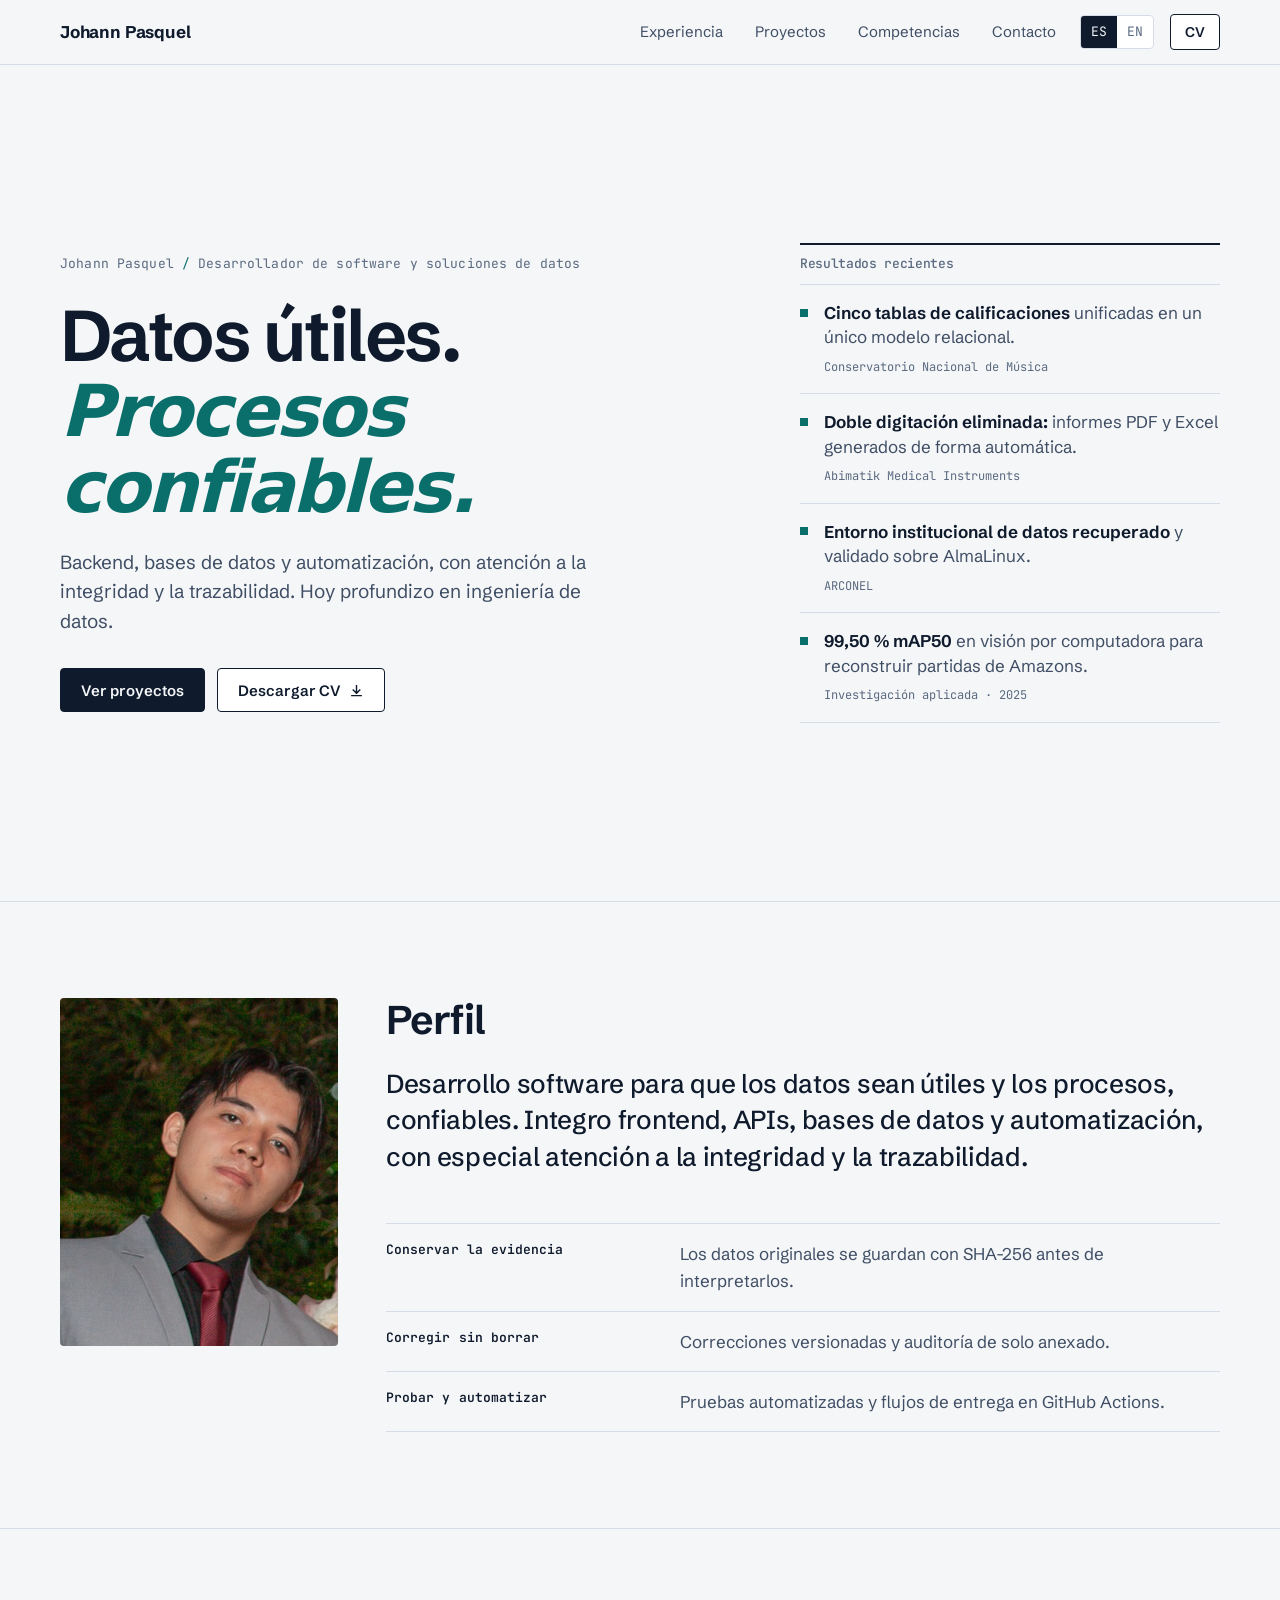
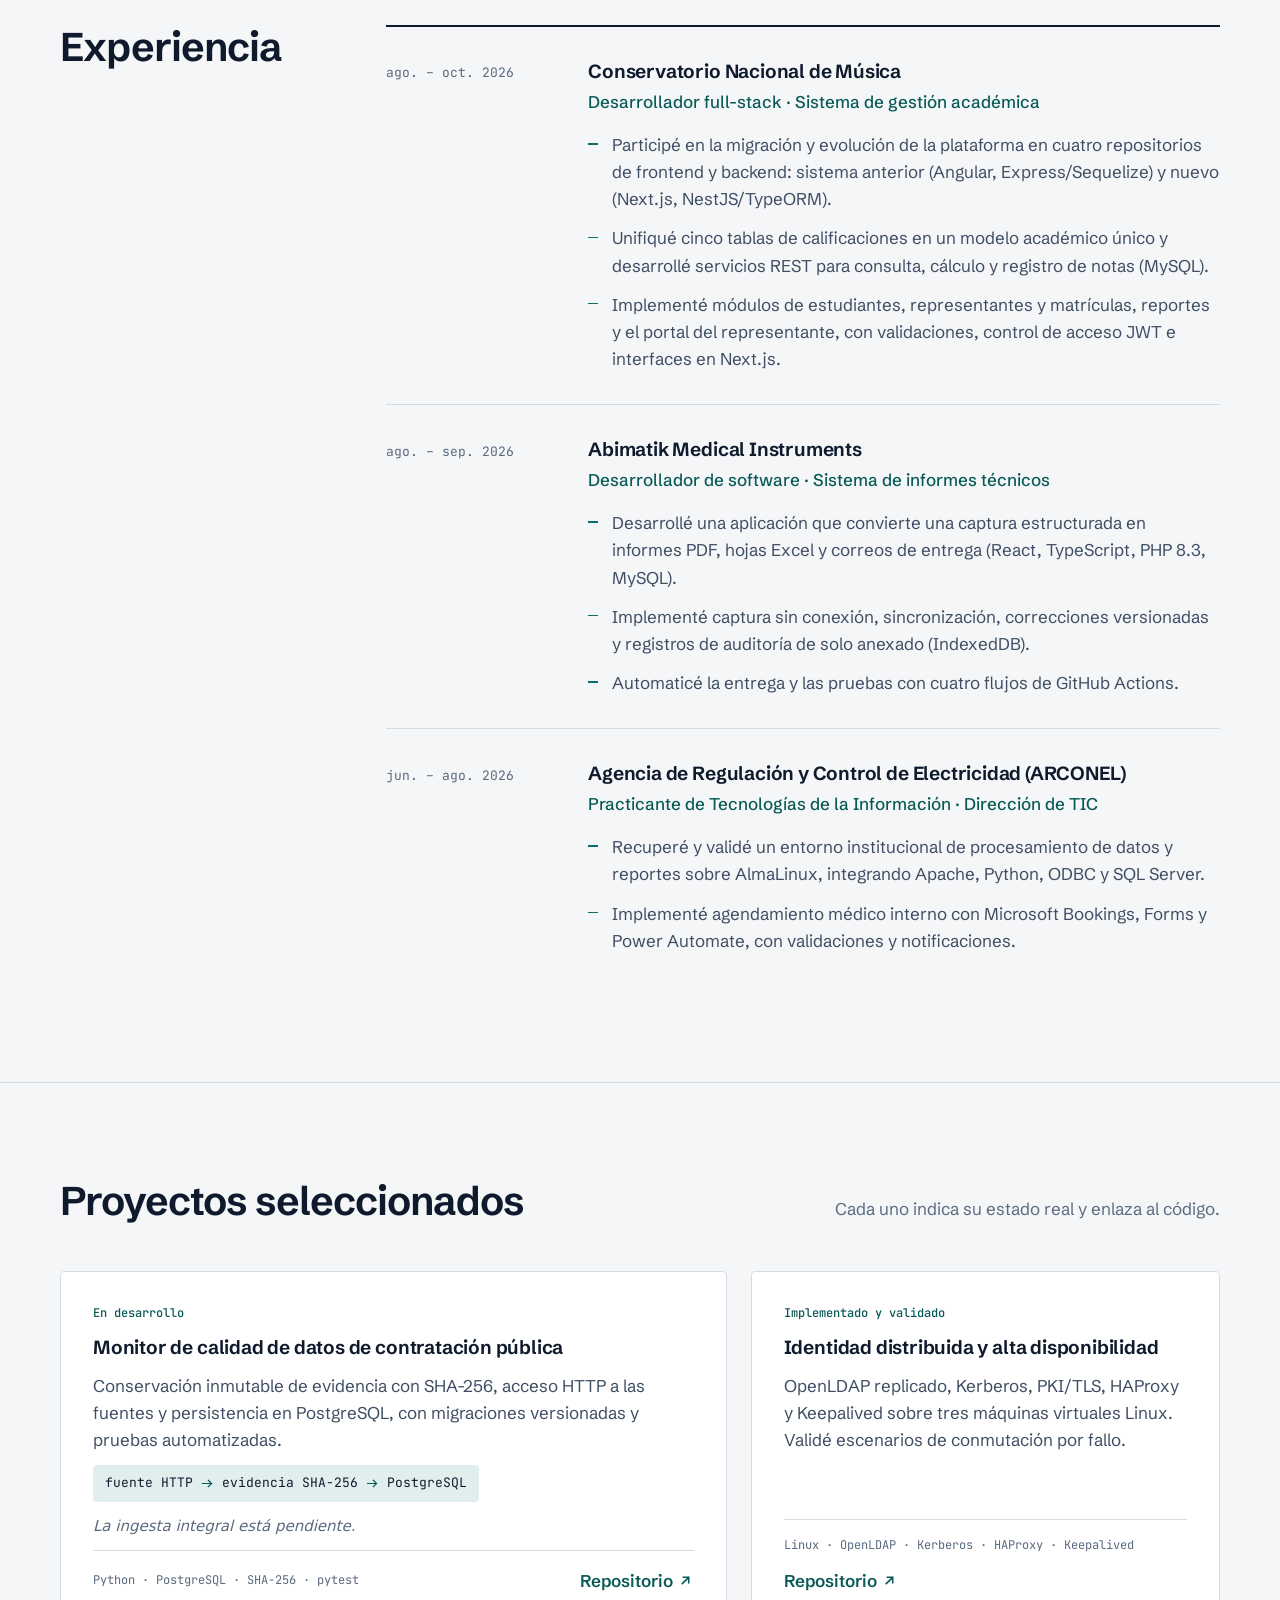
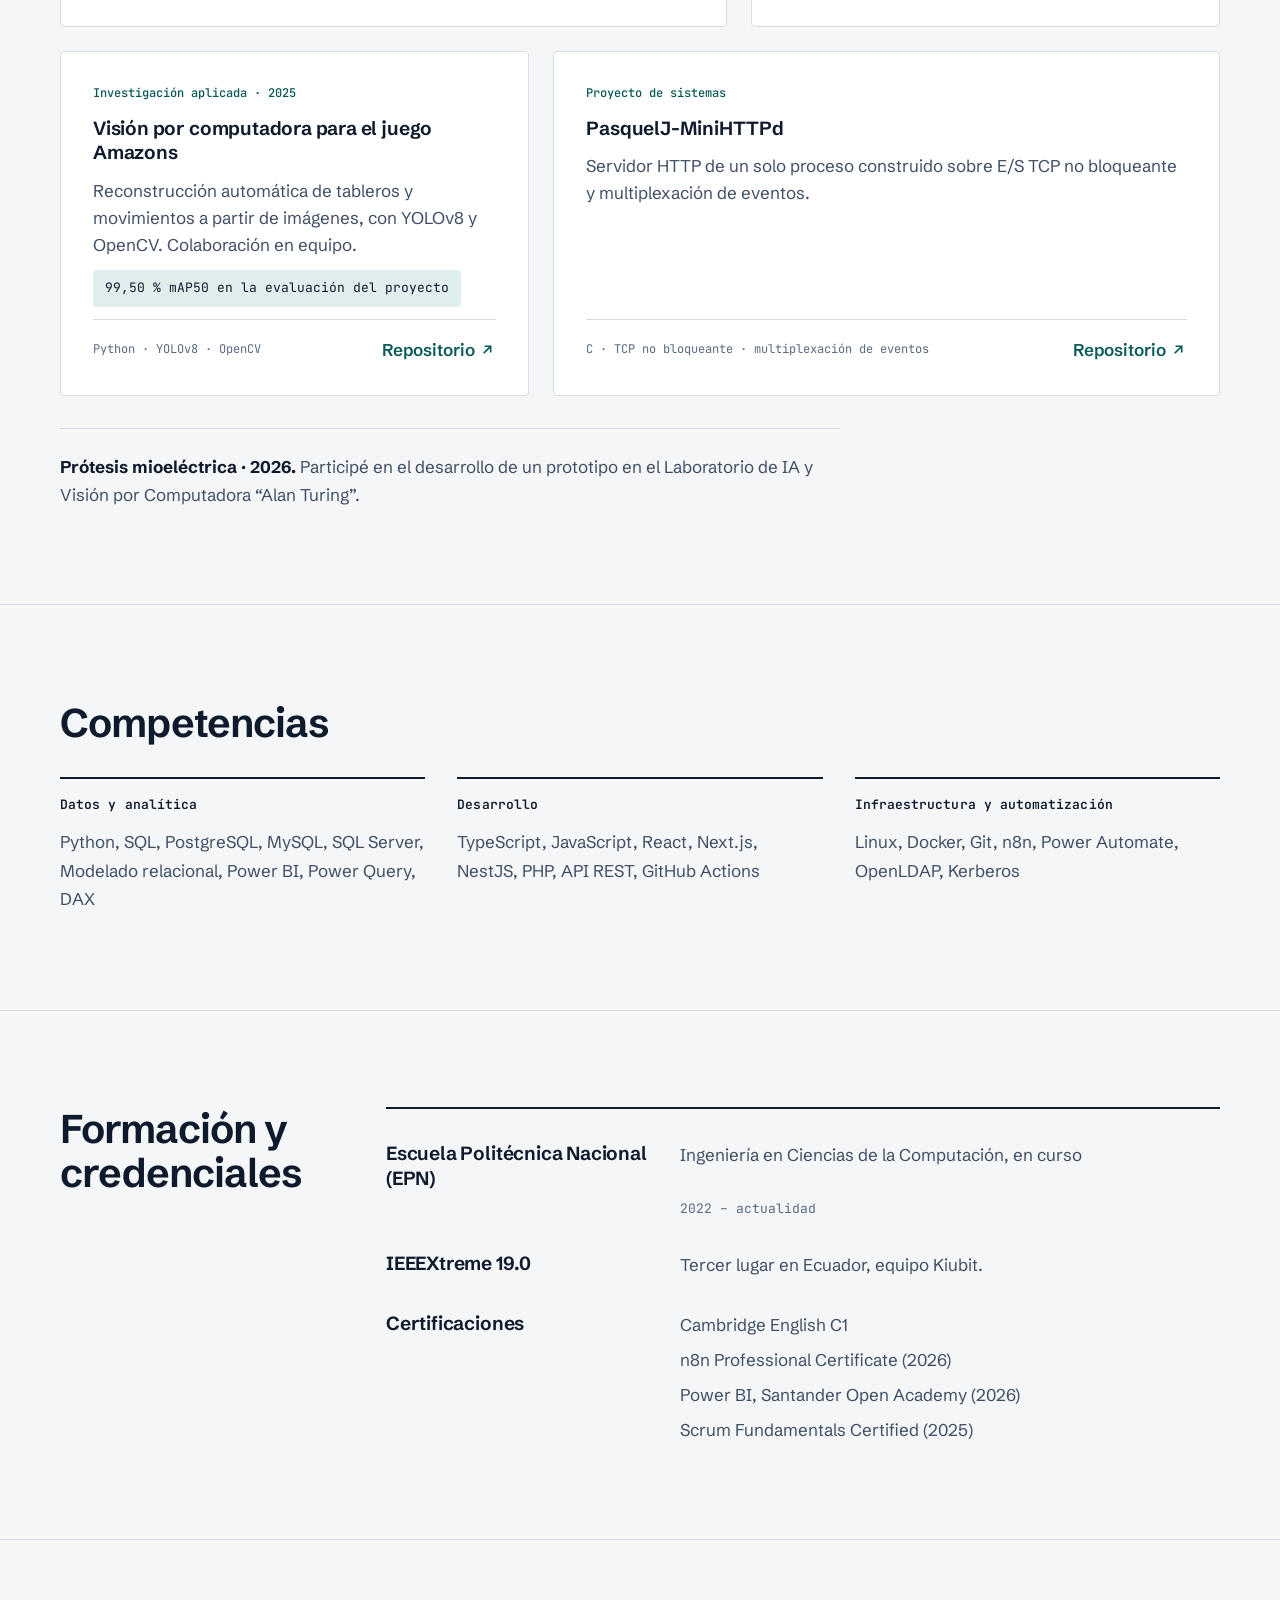
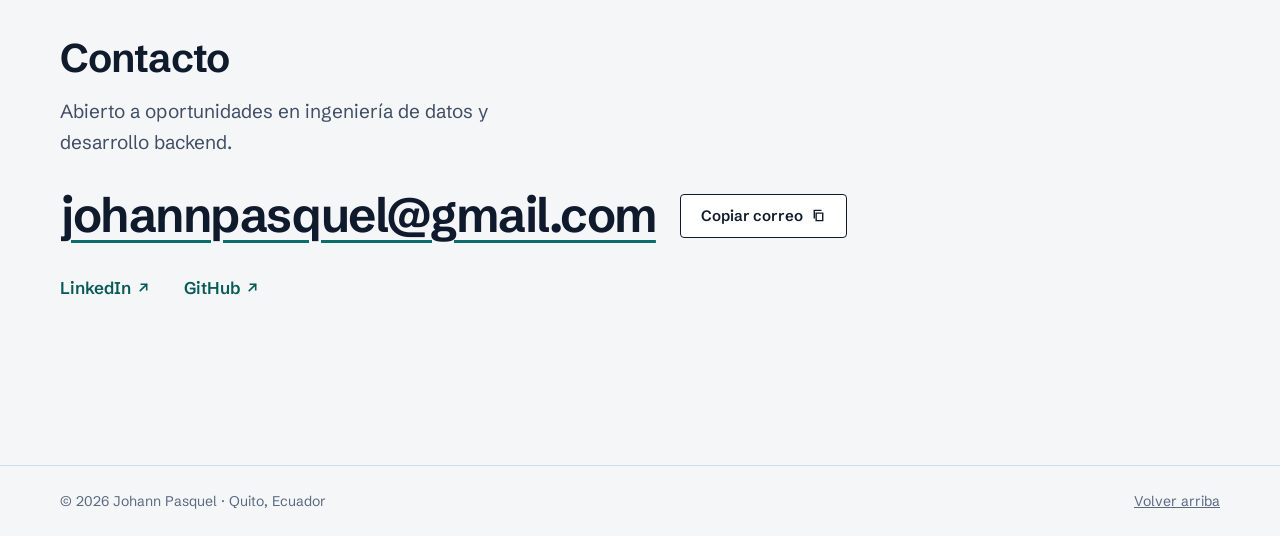
==== commit 7124adf5: "Add English version of portfolio website and email copy functionality - Created main.js for clipboar" ====
--- a/index.html
+++ b/index.html
@@ -3,329 +3,198 @@
 <head>
   <meta charset="utf-8">
   <meta name="viewport" content="width=device-width, initial-scale=1">
-  <meta name="description" content="Johann Pasquel: ingeniería de datos, analítica e IA aplicada. Proyectos de calidad de datos, BI y sistemas institucionales.">
-  <meta name="theme-color" content="#f7f8fa">
-  <title>Johann Pasquel — Ingeniería de datos & analítica</title>
-  <style>
-    @font-face{font-family:'Manrope';font-style:normal;font-weight:200 800;font-display:swap;src:url([data-uri]) format('woff2');unicode-range:U+0000-00FF,U+0131,U+0152-0153,U+02BB-02BC,U+02C6,U+02DA,U+02DC,U+0304,U+0308,U+0329,U+2000-206F,U+20AC,U+2122,U+2191,U+2193,U+2212,U+2215,U+FEFF,U+FFFD;}
-@font-face{font-family:'Manrope';font-style:normal;font-weight:200 800;font-display:swap;src:url([data-uri]) format('woff2');unicode-range:U+0100-02BA,U+02BD-02C5,U+02C7-02CC,U+02CE-02D7,U+02DD-02FF,U+0304,U+0308,U+0329,U+1D00-1DBF,U+1E00-1E9F,U+1EF2-1EFF,U+2020,U+20A0-20AB,U+20AD-20C4,U+2113,U+2C60-2C7F,U+A720-A7FF;}
-    :root{--paper:#f7f8fa;--white:#fff;--ink:#162432;--muted:#526170;--line:#dce2e8;--blue:#214fcc;--blue-light:#e9efff;--navy:#112b45;--soft:#edf2f7;--radius:8px;--font:'Manrope','Segoe UI',sans-serif}
-    *{box-sizing:border-box}html{scroll-behavior:smooth;scroll-padding-top:100px}body{margin:0;background:var(--paper);color:var(--ink);font:15px/1.7 var(--font);-webkit-font-smoothing:antialiased}::selection{background:#cbd9ff;color:#10233f}button,a{-webkit-tap-highlight-color:transparent}button,input{font:inherit}button,a{touch-action:manipulation}button{cursor:pointer}a{color:inherit;text-decoration:none}button{color:inherit}button:focus-visible,a:focus-visible{outline:3px solid var(--blue);outline-offset:5px}img{display:block;max-width:100%}button:disabled{cursor:wait}h1,h2,h3,p,figure{margin:0}h1,h2,h3{line-height:1.12}ul{padding-left:22px}button{border:0}svg{flex-shrink:0}body.modal-open{overflow:hidden}[hidden]{display:none!important}.wrap{max-width:1240px;margin-inline:auto;padding-inline:36px}.skip{position:fixed;z-index:99;top:-100px;left:20px;background:var(--navy);color:white;padding:12px 18px}.skip:focus{top:12px}.mono{font-family:Consolas,'Courier New',monospace}.muted{color:var(--muted)}.eyebrow{font-size:12px;font-weight:700;letter-spacing:.12em;text-transform:uppercase;color:var(--blue)}.arrow{font-size:22px;line-height:1}.text-link{display:inline-flex;gap:12px;align-items:center;font-weight:700;font-size:13px}.text-link:hover{color:var(--blue)}
-    header{position:sticky;top:0;z-index:20;background:rgba(247,248,250,.98);border-bottom:1px solid var(--line)}.header-inner{height:84px;display:flex;align-items:center;justify-content:space-between;gap:24px}.brand{font-size:21px;letter-spacing:-1px;font-weight:800;white-space:nowrap}.brand span{color:var(--blue)}.nav{display:flex;align-items:center;gap:29px}.nav>a{font-size:12px;font-weight:700;position:relative;padding-block:9px}.nav>a:after{content:'';height:2px;position:absolute;bottom:3px;left:0;right:0;background:var(--blue);transform:scaleX(0);transition:transform .18s}.nav>a:hover:after,.nav>a[aria-current="location"]:after{transform:scaleX(1)}.header-tools{display:flex;align-items:center;gap:18px}.language{display:flex;border:1px solid var(--line);padding:3px;border-radius:5px;gap:2px;background:white}.language button{font-size:11px;line-height:1;font-weight:800;background:transparent;border-radius:3px;width:35px;height:29px}.language button[aria-pressed=true]{background:var(--navy);color:#fff}.menu-button{display:none;background:transparent;padding:8px 0;font-size:12px;font-weight:700}.nav-contact{border-bottom:1px solid var(--ink)}
-    .hero{padding-top:76px;padding-bottom:59px;display:grid;grid-template-columns:minmax(0,1fr) 330px;gap:68px;align-items:center}.hero-copy{padding-bottom:8px}.hero h1{font-size:clamp(45px,5.3vw,73px);letter-spacing:-3.7px;font-weight:800;line-height:1.075;margin-top:25px;margin-bottom:27px}.hero h1 span{color:var(--blue)}.hero-description{font-size:16px;line-height:1.8;color:var(--muted);max-width:570px}.hero-actions{display:flex;align-items:center;gap:26px;flex-wrap:wrap;margin-top:33px}.button{display:inline-flex;align-items:center;justify-content:center;gap:18px;padding:15px 23px;background:var(--blue);color:white;border-radius:5px;font-size:12px;font-weight:700;line-height:1.5;transition:background .18s,transform .18s;white-space:nowrap}.button:hover{background:#193eab;transform:translateY(-2px)}.button:active{transform:translateY(0)}.button-plain{display:inline-flex;align-items:center;gap:10px;font-size:12px;font-weight:700;padding:13px 0;background:transparent;border-bottom:1px solid #a6b2bf}.button-plain:hover{color:var(--blue)}.portrait{position:relative}.portrait img{width:330px;height:349px;object-fit:cover;object-position:59% 48%;filter:grayscale(1);border-radius:5px}.portrait:before{content:'';position:absolute;left:-11px;top:12px;bottom:63px;width:3px;background:var(--blue);z-index:1}.portrait figcaption{display:flex;justify-content:space-between;gap:15px;align-items:center;padding-top:17px;font-size:11px;color:var(--muted)}.portrait-name{font-weight:700;color:var(--ink)}
-    .experience-band{border-top:1px solid var(--line);border-bottom:1px solid var(--line);display:grid;grid-template-columns:1.1fr repeat(3,1fr);gap:20px;padding-block:26px;align-items:center}.experience-band>p{font-size:11px;color:var(--muted);max-width:145px}.experience-band a{font-weight:700;letter-spacing:-.3px;font-size:17px;line-height:1.3}.experience-band small{display:block;font-weight:400;font-size:10px;letter-spacing:0;color:var(--muted);margin-top:5px}.experience-band a:hover{color:var(--blue)}
-    .section{padding-top:98px;padding-bottom:10px}.section-intro{max-width:690px}.section-intro h2{font-size:44px;font-weight:800;letter-spacing:-1.9px}.section-intro p{font-size:14px;line-height:1.8;color:var(--muted);margin-top:20px;max-width:600px}.section-rule{height:1px;background:var(--line);margin-top:72px}.projects-tools{display:flex;align-items:center;justify-content:space-between;gap:20px;margin-top:34px;margin-bottom:26px}.filters{display:flex;gap:6px;flex-wrap:wrap}.filter{padding:9px 16px;border-radius:4px;font-size:11px;font-weight:700;background:transparent;color:var(--muted);border:1px solid transparent}.filter:hover{border-color:var(--line);background:white}.filter[aria-pressed=true]{background:var(--navy);color:white}.result-count{font-size:11px;color:var(--muted);white-space:nowrap}.project-grid{display:grid;grid-template-columns:repeat(2,minmax(0,1fr));gap:24px}.project-card{border:1px solid var(--line);border-radius:var(--radius);overflow:hidden;background:white;display:flex;flex-direction:column;transition:box-shadow .22s,transform .22s}.project-card:hover{transform:translateY(-3px);box-shadow:0 14px 26px -20px #10243f55}.project-visual{min-height:211px;padding:25px 30px;display:flex;flex-direction:column;justify-content:space-between;overflow:hidden}.project-visual.navy{background:var(--navy);color:#eef4ff}.project-visual.ice{background:#e8edf5;color:#233f63}.visual-head{display:flex;align-items:center;justify-content:space-between;gap:15px;font-size:10px;letter-spacing:.04em}.visual-head .domain{font-weight:700}.visual-head .status{border:1px solid currentColor;padding:3px 8px;border-radius:3px;font-size:9px;opacity:.86}.architecture{display:flex;gap:8px;align-items:center;justify-content:center;margin-block:20px 14px}.architecture .node{border:1px solid #9dafc24d;min-width:70px;padding:16px 9px;text-align:center;font-size:11px;line-height:1.3;border-radius:4px;flex:1}.architecture .node:first-child{background:#ffffff0b}.architecture .node small{display:block;font-size:8px;margin-top:6px;color:#c9d7e7}.architecture .planned{border-style:dashed;color:#c7d3e0}.architecture .connector{color:#a9bfd8;font-size:18px}.visual-foot{font-size:9px;color:#bdccdf;display:flex;justify-content:space-between;gap:12px}.ice .visual-foot{color:#526982}.warehouse-visual{display:grid;grid-template-columns:1fr 1.1fr 1fr;gap:13px;align-items:center;margin-block:15px}.dw-dimensions{display:flex;flex-direction:column;gap:7px}.schema-table{font:10px/1.4 Consolas,monospace;padding:8px 10px;background:#ffffff90;border:1px solid #c0cbda;border-radius:3px}.schema-fact{padding:20px 12px;background:var(--blue);color:white;border-radius:4px;font:11px/1.5 Consolas,monospace;text-align:center}.schema-fact small{display:block;font-size:8px;opacity:.9;margin-top:6px}.project-body{padding:25px 28px 26px;display:flex;flex-direction:column;flex:1}.project-kicker{display:flex;align-items:center;gap:12px;font-size:10px;color:var(--muted);margin-bottom:12px}.project-kicker .kind{color:var(--blue);font-weight:700}.project-body h3{font-size:24px;font-weight:800;letter-spacing:-.7px}.project-body>p{font-size:12px;line-height:1.8;color:var(--muted);margin-top:13px;margin-bottom:20px;max-width:500px}.tags{display:flex;flex-wrap:wrap;gap:6px;font-size:9px;color:#415668}.tag{background:#f0f3f7;padding:4px 8px;border-radius:3px}.project-bottom{display:flex;align-items:center;justify-content:space-between;gap:15px;margin-top:auto;padding-top:24px}.case-button{background:transparent;font-size:11px;font-weight:800;padding:6px 0;display:flex;align-items:center;gap:14px}.case-button:hover{color:var(--blue)}.project-bottom .role{font-size:9px;color:var(--muted);text-align:right}.project-card.compact .project-body{padding:26px 28px}.project-card.compact h3{font-size:21px}.compact-mark{font:10px/1.5 Consolas,monospace;color:#455d78;letter-spacing:.05em;padding-bottom:17px;margin-bottom:18px;border-bottom:1px solid #e4e9ef}.compact-mark strong{font-weight:400;color:var(--blue);font-size:13px}.no-results{padding:25px;background:white;border:1px solid var(--line);grid-column:1/-1}.no-results button{display:block;margin-top:15px}
-    .lifecycle{background:var(--navy);color:white;margin-top:92px;padding-block:68px}.lifecycle .section-intro h2{font-size:42px}.lifecycle .section-intro p{color:#c4d0dc;max-width:640px}.lifecycle-tabs{display:grid;grid-template-columns:repeat(5,minmax(0,1fr));margin-top:37px;border-bottom:1px solid #ffffff28;gap:12px}.stage{background:transparent;color:#d0dce9;text-align:left;padding:15px 0 20px;font-size:12px;font-weight:600;position:relative;display:flex;align-items:center;gap:12px}.stage .number{font:10px Consolas,monospace;opacity:.75}.stage[aria-selected=true]{color:white}.stage:after{content:'';position:absolute;bottom:-1px;left:0;right:0;height:3px;background:#8eaeff;transform:scaleX(0);transform-origin:left;transition:transform .2s}.stage[aria-selected=true]:after{transform:scaleX(1)}.stage:focus-visible{outline-color:#b6caff}.stage-panel{display:grid;grid-template-columns:1.05fr 1fr;gap:74px;padding-top:33px;min-height:230px}.stage-panel h3{font-size:27px;letter-spacing:-.7px;line-height:1.3;max-width:450px}.stage-panel .stage-answer{font-size:12px;line-height:1.8;color:#c4d0dc;margin-top:18px;max-width:500px}.decision-list{padding:0;list-style:none;margin:0}.decision-list li{font-size:12px;line-height:1.8;color:#d6e0eb;border-bottom:1px solid #ffffff1a;padding-block:8px;display:flex;align-items:start;gap:14px}.decision-list li:before{content:'+';color:#a9c1ff;font:16px Consolas,monospace}.stage-reference{margin-top:18px;font-size:10px;line-height:1.9;color:#b8cbdc;max-width:540px}.stage-reference strong{color:white;font-weight:600}.cross-cutting{border-top:1px solid #ffffff26;margin-top:18px;padding-top:23px;display:flex;align-items:center;gap:28px;flex-wrap:wrap;font-size:10px;color:#bdcedd}.cross-cutting strong{font-weight:600;color:#e8f0f8}.cross-cutting span{position:relative;padding-left:15px}.cross-cutting span:before{content:'—';position:absolute;left:0;color:#a9c1ff}
-    .approach-grid{display:grid;grid-template-columns:repeat(4,1fr);gap:34px;margin-top:35px}.approach-item{padding-top:18px;border-top:2px solid var(--line)}.approach-item .step{font-size:10px;font-family:Consolas,monospace;color:var(--blue)}.approach-item h3{font-size:18px;margin-top:16px;font-weight:800;letter-spacing:-.4px}.approach-item p{font-size:12px;line-height:1.8;color:var(--muted);margin-top:12px}.toolkit{margin-top:47px;padding:27px 0;border-top:1px solid var(--line);border-bottom:1px solid var(--line);display:grid;grid-template-columns:repeat(3,1fr);gap:44px}.toolkit h3{font-size:11px;color:var(--blue);font-weight:800;margin-bottom:11px}.toolkit p{font-size:11px;line-height:1.9;color:var(--muted)}
-    .experience-list{margin-top:40px}.experience-row{display:grid;grid-template-columns:270px minmax(0,1fr) 120px;gap:34px;padding:29px 0;border-top:1px solid var(--line)}.experience-row h3{font-size:18px;font-weight:800;letter-spacing:-.5px;line-height:1.3}.experience-row .experience-role{font-size:10px;color:var(--blue);margin-top:8px;font-weight:600}.experience-row p{font-size:12px;line-height:1.9;color:var(--muted);max-width:680px}.experience-row .period{font-size:10px;color:var(--muted);text-align:right;line-height:1.7}.education{display:grid;grid-template-columns:1.15fr 1fr;gap:70px;background:white;border:1px solid var(--line);border-radius:var(--radius);padding:33px 36px;margin-top:30px}.education h3{font-size:18px;font-weight:800;letter-spacing:-.5px}.education p{font-size:11px;color:var(--muted);line-height:1.9;margin-top:9px}.education .credentials{display:grid;grid-template-columns:1fr 1fr;gap:22px}.credential strong{font-size:12px;display:block;line-height:1.4}.credential span{display:block;font-size:10px;color:var(--muted);line-height:1.8;margin-top:5px}.credential a{text-decoration:underline;text-decoration-color:#8f9db0;text-underline-offset:4px}
-    .contact{padding-top:107px;padding-bottom:65px}.contact-inner{border-top:1px solid var(--line);padding-top:60px;display:grid;grid-template-columns:1fr 1fr;gap:75px;align-items:start}.contact h2{font-size:43px;letter-spacing:-1.8px;font-weight:800;line-height:1.15}.contact .contact-description{font-size:13px;color:var(--muted);margin-top:22px;max-width:415px;line-height:1.8}.contact-details{padding-top:8px}.email{font-size:clamp(17px,2vw,26px);font-weight:700;letter-spacing:-.8px;display:block;overflow-wrap:anywhere}.email:hover{color:var(--blue)}.copy-button{display:inline-flex;align-items:center;gap:10px;background:transparent;font-size:11px;color:var(--muted);margin-top:16px;padding:5px 0}.copy-button:hover{color:var(--blue)}.contact-social{display:flex;gap:28px;margin-top:38px;flex-wrap:wrap}.contact-social a,.contact-social button{font-size:11px;font-weight:700;border-bottom:1px solid #b7c1cd;padding:8px 0;background:transparent}.contact-social a:hover,.contact-social button:hover{color:var(--blue)}.contact-meta{font-size:10px;line-height:1.8;color:var(--muted);margin-top:28px}footer .footer-inner{border-top:1px solid var(--line);padding-block:23px 29px;display:flex;align-items:center;justify-content:space-between;gap:18px;font-size:10px;color:var(--muted)}.toast{position:fixed;bottom:26px;left:50%;transform:translateX(-50%) translateY(20px);padding:13px 21px;border-radius:5px;background:var(--navy);color:white;font-size:12px;z-index:50;opacity:0;pointer-events:none;transition:opacity .2s,transform .2s;max-width:calc(100% - 32px);text-align:center}.toast.show{opacity:1;transform:translateX(-50%) translateY(0)}
-    dialog{padding:0;border:0;border-radius:10px;max-width:810px;width:calc(100% - 40px);max-height:88dvh;background:var(--paper);color:var(--ink);box-shadow:0 40px 110px #0004;overflow:auto}dialog::backdrop{background:#0c1c32b3;backdrop-filter:blur(3px)}.dialog-toolbar{position:sticky;top:0;display:flex;align-items:center;justify-content:space-between;gap:16px;padding:18px 30px;border-bottom:1px solid var(--line);background:var(--paper);z-index:1}.dialog-toolbar span{font-size:10px;color:var(--muted)}.close-dialog{background:transparent;font-size:12px;font-weight:700;padding:8px 0}.dialog-content{padding:33px 42px 42px}.dialog-content .project-kicker{margin-bottom:18px}.dialog-content h2{font-size:37px;letter-spacing:-1.6px;max-width:670px}.dialog-lead{font-size:15px;line-height:1.8;margin-top:19px;color:var(--muted)}.case-info{display:grid;grid-template-columns:1fr 1fr;gap:20px;padding:21px 0;margin-top:22px;border-top:1px solid var(--line);border-bottom:1px solid var(--line)}.case-info dt{font-size:10px;color:var(--muted)}.case-info dd{margin:4px 0 0;font-size:12px;font-weight:700}.case-section{margin-top:25px}.case-section h3{font-size:16px;letter-spacing:-.4px}.case-section p,.case-section li{font-size:12px;line-height:1.9;color:var(--muted);margin-top:9px}.case-section ul{margin-bottom:0}.scope-note{background:#eaf0f8;border-left:3px solid var(--blue);padding:17px 20px;margin-top:27px;font-size:11px;line-height:1.9;color:#425772}.scope-note strong{display:block;color:var(--ink);font-size:12px;margin-bottom:4px}.case-links{display:flex;gap:24px;flex-wrap:wrap;margin-top:29px}.case-links a{font-size:11px;font-weight:700;border-bottom:1px solid var(--ink);padding-block:7px}.print-profile{display:none}.reveal{opacity:1;transform:none}.motion-ready .reveal:not(.seen){opacity:0;transform:translateY(16px)}.motion-ready .reveal{transition:opacity .45s,transform .45s}
-    @media(min-width:1600px){.wrap{max-width:1320px}.hero{gap:105px;grid-template-columns:minmax(0,1fr) 350px}.portrait img{width:350px;height:370px}.hero h1{font-size:80px}}
-    @media(max-width:1100px){.wrap{padding-inline:30px}.nav{gap:20px}.hero{gap:42px;grid-template-columns:minmax(0,1fr) 285px}.portrait img{width:285px;height:318px}.hero h1{font-size:58px;letter-spacing:-2.8px}.stage-panel{gap:38px}.experience-row{grid-template-columns:225px minmax(0,1fr) 105px;gap:24px}.contact-inner{gap:35px}.education{gap:30px}.architecture .node{min-width:0;font-size:10px;padding:13px 5px}.project-visual{padding:23px}.experience-band a{font-size:15px}}
-    @media(max-width:820px){.header-inner{height:72px}.brand{font-size:19px}.menu-button{display:block}.nav{display:none;position:absolute;top:71px;left:0;right:0;background:var(--paper);padding:18px 30px 24px;border-bottom:1px solid var(--line);flex-direction:column;align-items:stretch;gap:5px}.nav.open{display:flex}.nav>a{font-size:14px;padding-block:10px}.nav>a:after{display:none}.nav>a[aria-current="location"]{color:var(--blue)}.nav-contact{border:0}.header-tools{gap:20px}.hero{grid-template-columns:minmax(0,1fr) 240px;gap:30px;padding-top:52px;padding-bottom:40px}.hero h1{font-size:45px;letter-spacing:-2px}.hero-description{font-size:13px}.eyebrow{font-size:10px}.portrait img{height:280px;width:240px}.portrait figcaption{display:block;font-size:9px}.portrait figcaption span{display:block;margin-top:3px}.hero-actions{gap:20px;margin-top:26px}.button{padding:13px 18px;font-size:11px}.button-plain{font-size:11px}.section{padding-top:70px}.section-intro h2{font-size:36px}.project-body{padding:22px}.project-body h3{font-size:21px}.project-visual{padding:20px;min-height:196px}.visual-head{font-size:8px}.visual-head .status{font-size:8px}.visual-foot{font-size:8px}.warehouse-visual{gap:7px}.schema-table{font-size:8px;padding:8px 7px}.schema-fact{font-size:9px;padding:20px 8px}.project-bottom{align-items:start}.project-bottom .role{max-width:130px}.lifecycle{padding-block:52px;margin-top:68px}.lifecycle .section-intro h2{font-size:35px}.stage{font-size:10px;gap:6px}.stage-panel{gap:28px}.stage-panel h3{font-size:24px}.approach-grid{grid-template-columns:1fr 1fr;gap:28px}.toolkit{gap:25px}.experience-row{grid-template-columns:1fr 1.4fr;gap:17px}.experience-row .period{grid-column:1;font-size:9px;text-align:left;grid-row:auto;margin-top:-8px}.experience-row p{grid-column:2;grid-row:1/3}.education{grid-template-columns:1fr;padding:28px}.contact{padding-top:77px}.contact h2{font-size:34px}.contact-inner{gap:35px}.email{font-size:19px}.contact-social{gap:21px}}
-    @media(max-width:600px){.wrap{padding-inline:23px}.brand{font-size:18px}.header-tools{gap:13px}.language button{width:31px;height:29px}.menu-button{font-size:11px}.hero{grid-template-columns:1fr;gap:34px;padding-top:42px;padding-bottom:35px}.hero h1{font-size:clamp(39px,10.4vw,58px);letter-spacing:-2.3px;margin-top:20px;margin-bottom:21px}.hero-description{font-size:14px;line-height:1.8}.hero-actions{gap:26px}.portrait{max-width:100%;display:grid;grid-template-columns:118px 1fr;gap:20px;align-items:end}.portrait img{height:124px;width:118px;object-position:61% 45%}.portrait:before{left:-7px;top:8px;bottom:8px;width:2px}.portrait figcaption{padding:0 0 5px;font-size:11px}.portrait-name{font-size:14px!important;margin-bottom:7px}.experience-band{grid-template-columns:1fr 1fr;gap:22px;padding-block:24px}.experience-band p{max-width:140px;font-size:10px}.experience-band a{font-size:13px}.experience-band small{font-size:9px}.section{padding-top:61px}.section-intro h2{font-size:32px;letter-spacing:-1.3px}.section-intro p{font-size:12px;margin-top:16px}.projects-tools{display:block;margin-top:25px;margin-bottom:19px}.filters{gap:3px}.filter{padding:9px 11px;font-size:10px}.result-count{margin-top:15px;font-size:10px}.project-grid{grid-template-columns:1fr;gap:19px}.project-visual{min-height:207px;padding:22px}.project-body{padding:24px}.project-card.compact .project-body{padding:24px}.project-body>p{font-size:12px}.project-body h3{font-size:23px}.project-card.compact h3{font-size:21px}.project-kicker{font-size:9px}.project-bottom .role{font-size:9px;max-width:none}.visual-head{font-size:9px}.architecture .node{font-size:10px;padding:14px 5px}.visual-foot{font-size:8px}.schema-table{font-size:9px}.schema-fact{font-size:10px}.lifecycle{margin-top:61px;padding-block:43px}.lifecycle .section-intro h2{font-size:31px}.lifecycle .section-intro p{font-size:12px}.lifecycle-tabs{grid-template-columns:repeat(5,1fr);gap:6px;margin-top:25px}.stage{display:block;text-align:left;font-size:9px;padding-block:14px 17px;line-height:1.5;overflow-wrap:anywhere}.stage .number{display:block;margin-bottom:7px;font-size:9px}.stage-panel{grid-template-columns:1fr;gap:24px;padding-top:27px;min-height:0}.stage-panel h3{font-size:24px}.stage-panel .stage-answer{font-size:12px;margin-top:14px}.decision-list li{font-size:11px}.stage-reference{font-size:10px}.cross-cutting{font-size:9px;gap:12px 20px;margin-top:27px}.cross-cutting strong{flex-basis:100%}.approach-grid{gap:25px 21px}.approach-item h3{font-size:16px}.approach-item p{font-size:11px}.toolkit{grid-template-columns:1fr;gap:24px;margin-top:30px}.toolkit p{font-size:11px}.experience-list{margin-top:27px}.experience-row{grid-template-columns:1fr;gap:12px;padding-block:24px}.experience-row h3{font-size:18px}.experience-row p{grid-column:1;grid-row:auto;font-size:12px}.experience-row .period{grid-column:1;grid-row:auto;margin-top:1px}.education{padding:24px;gap:26px;margin-top:16px}.education .credentials{gap:20px}.education h3{font-size:17px}.credential strong{font-size:11px}.credential span{font-size:9px}.contact{padding-top:61px;padding-bottom:41px}.contact-inner{grid-template-columns:1fr;gap:34px;padding-top:42px}.contact h2{font-size:35px}.contact .contact-description{font-size:12px;margin-top:18px}.email{font-size:23px}.contact-social{margin-top:27px;gap:27px}.contact-meta{font-size:10px;margin-top:21px}.contact-details{padding-top:0}footer .footer-inner{align-items:start;font-size:9px;padding-block:20px;gap:15px}.dialog-toolbar{padding:12px 20px}.dialog-toolbar span{font-size:9px}.dialog-content{padding:26px 24px 30px}.dialog-content h2{font-size:28px;letter-spacing:-1px}.dialog-lead{font-size:13px}.case-info{gap:15px}.case-info dd{font-size:11px}.case-section p,.case-section li{font-size:11px}.case-section h3{font-size:15px}.scope-note{font-size:10px;padding:15px}dialog{width:calc(100% - 22px);max-height:92dvh;border-radius:7px}}
-    @media(prefers-reduced-motion:reduce){html{scroll-behavior:auto}*,*:before,*:after{transition:none!important;animation:none!important}.motion-ready .reveal:not(.seen){opacity:1;transform:none}}
-    .project-body>p{font-size:13px}.section-intro p{font-size:15px}.stage-panel .stage-answer{font-size:13px}.decision-list li{font-size:13px}.experience-row p{font-size:13px}.toolkit p{font-size:12px}.case-section p,.case-section li{font-size:13px}.scope-note{font-size:12px}
-    @media(min-width:601px){.project-card.compact:last-child:nth-child(odd){grid-column:1/-1}.project-card.compact:last-child:nth-child(odd) .project-body{display:grid;grid-template-columns:1fr 1fr;column-gap:45px}.project-card.compact:last-child:nth-child(odd) .compact-mark{grid-column:1/-1}.project-card.compact:last-child:nth-child(odd) .project-kicker,.project-card.compact:last-child:nth-child(odd) h3{grid-column:1}.project-card.compact:last-child:nth-child(odd) .project-body>p{grid-column:2;grid-row:2/4;margin:0}.project-card.compact:last-child:nth-child(odd) .tags{grid-column:1;margin-top:16px}.project-card.compact:last-child:nth-child(odd) .project-bottom{grid-column:1/-1}}
-    @media(max-width:600px){.section-intro p,.project-body>p,.experience-row p{font-size:13px}.stage-panel .stage-answer,.decision-list li{font-size:12px}.scope-note{font-size:11px}.case-section p,.case-section li{font-size:12px}}
-    @page{size:A4;margin:16mm 17mm}
-    @media print{body{background:white;font:10px/1.55 var(--font);color:#172536}header,main,footer,dialog,.toast,.skip{display:none!important}.print-profile{display:block!important}.print-profile h1{font-size:27px;letter-spacing:-1px;margin-bottom:5px}.print-profile .print-role{font-size:12px;color:#214fcc;font-weight:700}.print-profile .print-contact{font-size:9px;margin-block:8px 17px}.print-profile h2{font-size:12px;color:#214fcc;text-transform:uppercase;letter-spacing:.06em;border-bottom:1px solid #ccd4df;padding-bottom:5px;margin-top:20px;margin-bottom:10px}.print-profile h3{font-size:10px;margin-bottom:4px;line-height:1.4}.print-profile p{margin-bottom:7px;font-size:9px;line-height:1.65}.print-profile article{break-inside:avoid;margin-bottom:11px}.print-profile .print-small{color:#526170;font-size:8px}.print-profile ul{margin-block:5px 12px}.print-profile a{color:#172536}.print-profile .print-grid{display:grid;grid-template-columns:1fr 1fr;gap:18px}}
-  </style>
+  <title>Johann Pasquel · Desarrollador de software y soluciones de datos</title>
+  <meta name="description" content="Portafolio de Johann Pasquel, Quito. Backend, bases de datos y automatización con integridad y trazabilidad. Experiencia en sistemas académicos, informes técnicos y datos institucionales.">
+  <meta name="theme-color" content="#f5f6f8">
+  <link rel="canonical" href="https://vladimirjon.github.io/JohannPasquel_PersonalWebsite/">
+  <link rel="alternate" hreflang="es" href="https://vladimirjon.github.io/JohannPasquel_PersonalWebsite/">
+  <link rel="alternate" hreflang="en" href="https://vladimirjon.github.io/JohannPasquel_PersonalWebsite/en/">
+  <link rel="alternate" hreflang="x-default" href="https://vladimirjon.github.io/JohannPasquel_PersonalWebsite/">
+  <meta property="og:type" content="profile">
+  <meta property="og:title" content="Johann Pasquel · Desarrollador de software y soluciones de datos">
+  <meta property="og:description" content="Portafolio de Johann Pasquel, Quito. Backend, bases de datos y automatización con integridad y trazabilidad. Experiencia en sistemas académicos, informes técnicos y datos institucionales.">
+  <meta property="og:url" content="https://vladimirjon.github.io/JohannPasquel_PersonalWebsite/">
+  <meta property="og:image" content="https://vladimirjon.github.io/JohannPasquel_PersonalWebsite/assets/img/og.png">
+  <meta property="og:locale" content="es_EC">
+  <meta name="twitter:card" content="summary_large_image">
+  <link rel="icon" href="assets/img/favicon.svg" type="image/svg+xml">
+  <link rel="preload" href="assets/fonts/schibsted-grotesk-latin-wght-normal.woff2" as="font" type="font/woff2" crossorigin>
+  <link rel="stylesheet" href="assets/css/styles.css">
+  <script type="application/ld+json">{"@context": "https://schema.org", "@type": "Person", "name": "Johann Pasquel", "jobTitle": "Desarrollador de software y soluciones de datos", "url": "https://vladimirjon.github.io/JohannPasquel_PersonalWebsite/", "email": "mailto:johannpasquel@gmail.com", "image": "https://vladimirjon.github.io/JohannPasquel_PersonalWebsite/assets/img/profile.jpg", "address": {"@type": "PostalAddress", "addressLocality": "Quito", "addressCountry": "EC"}, "alumniOf": {"@type": "CollegeOrUniversity", "name": "Escuela Politécnica Nacional"}, "sameAs": ["https://www.linkedin.com/in/johannpasquel", "https://github.com/Vladimirjon"], "knowsLanguage": ["es", "en"]}</script>
 </head>
 <body id="top">
-  <a class="skip" href="#main" data-i18n="skip">Ir al contenido</a>
-  <header>
-    <div class="wrap header-inner">
-      <a class="brand" href="#top" aria-label="Johann Pasquel, inicio">Johann Pasquel<span>.</span></a>
-      <nav class="nav" id="navigation" aria-label="Navegación principal">
-        <a href="#projects" data-i18n="navProjects">Proyectos</a>
-        <a href="#lifecycle" data-i18n="navFocus">Enfoque</a>
-        <a href="#experience" data-i18n="navExperience">Trayectoria</a>
-        <a href="#contact" class="nav-contact" data-i18n="navContact">Contacto ↗</a>
-      </nav>
-      <div class="header-tools">
-        <div class="language" role="group" aria-label="Idioma / Language">
-          <button type="button" data-lang="es" lang="es" aria-label="Ver en español" aria-pressed="true">ES</button>
-          <button type="button" data-lang="en" lang="en" aria-label="View in English" aria-pressed="false">EN</button>
-        </div>
-        <button class="menu-button" type="button" aria-expanded="false" aria-controls="navigation" data-i18n="menu">Menú</button>
+  <a class="skip" href="#main">Ir al contenido</a>
+  <header class="site-header">
+    <div class="wrap bar">
+      <a class="brand" href="#top">Johann Pasquel</a>
+      <nav aria-label="Principal"><a href="#experience">Experiencia</a><a href="#projects">Proyectos</a><a href="#skills">Competencias</a><a href="#contact">Contacto</a></nav>
+      <div class="bar-tools">
+        <div class="lang" role="group" aria-label="Idioma">
+          <a href="#top" hreflang="es" lang="es" aria-current="true">ES</a>
+          <a href="en/" hreflang="en" lang="en">EN</a>
+        </div>
+        <a class="button small" href="assets/Pasquel_Johann_CV.pdf" download>CV</a>
       </div>
     </div>
   </header>
   <main id="main">
-    <div class="wrap">
-      <section class="hero" aria-labelledby="hero-title">
+    <section class="hero" aria-labelledby="hero-title">
+      <div class="wrap hero-grid">
         <div class="hero-copy">
-          <p class="eyebrow" data-i18n="specialty">Ingeniería de datos · Analítica · IA aplicada</p>
-          <h1 id="hero-title" data-rich="headline">Datos confiables.<br><span>De origen a decisión.</span></h1>
-          <p class="hero-description" data-i18n="heroDescription">Trabajo en la intersección de datos, software y analítica. Diseño con trazabilidad, valido con evidencia y conecto cada solución con el problema real.</p>
-          <div class="hero-actions">
-            <a class="button" href="#projects"><span data-i18n="viewProjects">Explorar proyectos</span><span aria-hidden="true" class="arrow">↗</span></a>
-            <button class="button-plain print-button" type="button"><span data-i18n="profilePDF">Perfil / PDF</span><span aria-hidden="true">↓</span></button>
-          </div>
-        </div>
+          <p class="hero-id">Johann Pasquel <span aria-hidden="true">/</span> Desarrollador de software y soluciones de datos</p>
+          <h1 id="hero-title">Datos útiles.<br><em>Procesos confiables.</em></h1>
+          <p class="hero-lead">Backend, bases de datos y automatización, con atención a la integridad y la trazabilidad. Hoy profundizo en ingeniería de datos.</p>
+          <div class="actions">
+            <a class="button primary" href="#projects">Ver proyectos</a>
+            <a class="button" href="assets/Pasquel_Johann_CV.pdf" download>Descargar CV<svg class="icon" viewBox="0 0 16 16" aria-hidden="true"><path d="M8 3v8m0 0L4.5 7.5M8 11l3.5-3.5M3 13.5h10" fill="none" stroke="currentColor" stroke-width="1.5" stroke-linecap="square"/></svg></a>
+          </div>
+        </div>
+        <aside class="ledger" aria-labelledby="ledger-title">
+          <h2 id="ledger-title" class="ledger-title">Resultados recientes</h2>
+          <ul><li><p><strong>Cinco tablas de calificaciones</strong> unificadas en un único modelo relacional.</p><span class="meta">Conservatorio Nacional de Música</span></li><li><p><strong>Doble digitación eliminada:</strong> informes PDF y Excel generados de forma automática.</p><span class="meta">Abimatik Medical Instruments</span></li><li><p><strong>Entorno institucional de datos recuperado</strong> y validado sobre AlmaLinux.</p><span class="meta">ARCONEL</span></li><li><p><strong>99,50 % mAP50</strong> en visión por computadora para reconstruir partidas de Amazons.</p><span class="meta">Investigación aplicada · 2025</span></li></ul>
+        </aside>
+      </div>
+    </section>
+    <section class="section profile" id="profile" aria-labelledby="profile-title">
+      <div class="wrap profile-grid">
         <figure class="portrait">
-          <img src="[data-uri]" alt="Retrato de Johann Pasquel" width="498" height="440" fetchpriority="high" id="portrait-image">
-          <figcaption><span class="portrait-name">Johann Pasquel</span><span data-i18n="portraitCaption">Español · English C1</span></figcaption>
+          <img src="assets/img/profile.jpg" width="498" height="440" alt="Retrato de Johann Pasquel" loading="lazy">
         </figure>
-      </section>
-      <div class="experience-band">
-        <p data-i18n="experienceBand">Experiencia aplicada en entornos reales</p>
-        <a href="#experience">ARCONEL<small data-i18n="bandARCONEL">Automatización y sistemas de datos</small></a>
-        <a href="#experience">Abimatik<small data-i18n="bandAbimatik">Información operativa y trazabilidad</small></a>
-        <a href="#experience"><span data-i18n="bandCNMName">Conservatorio Nacional</span><small data-i18n="bandCNM">Sistemas académicos y datos relacionales</small></a>
-      </div>
-      <section class="section" id="projects" aria-labelledby="projects-title">
-        <div class="section-intro reveal">
-          <h2 id="projects-title" data-rich="projectsTitle">Problemas reales.<br>Decisiones de ingeniería.</h2>
-          <p data-i18n="projectsIntro">Una selección de proyectos que conecta calidad de datos, inteligencia de negocio y software. Cada caso explica mi aporte, las decisiones técnicas y el estado del trabajo.</p>
-        </div>
-        <div class="projects-tools">
-          <div class="filters" role="group" aria-label="Filtrar proyectos" id="project-filters"></div>
-          <p class="result-count" id="result-count" role="status" aria-live="polite" aria-atomic="true"></p>
-        </div>
-        <div class="project-grid" id="project-grid"></div>
-      </section>
+        <div class="profile-copy">
+          <h2 id="profile-title">Perfil</h2>
+          <p class="statement">Desarrollo software para que los datos sean útiles y los procesos, confiables. Integro frontend, APIs, bases de datos y automatización, con especial atención a la integridad y la trazabilidad.</p>
+          <dl class="principles"><div><dt>Conservar la evidencia</dt><dd>Los datos originales se guardan con SHA-256 antes de interpretarlos.</dd></div><div><dt>Corregir sin borrar</dt><dd>Correcciones versionadas y auditoría de solo anexado.</dd></div><div><dt>Probar y automatizar</dt><dd>Pruebas automatizadas y flujos de entrega en GitHub Actions.</dd></div></dl>
+        </div>
+      </div>
+    </section>
+    <section class="section" id="experience" aria-labelledby="experience-title">
+      <div class="wrap split">
+        <h2 id="experience-title">Experiencia</h2>
+        <div class="jobs">
+        <article class="job">
+          <p class="job-period">ago. – oct. 2026</p>
+          <div class="job-body">
+            <h3>Conservatorio Nacional de Música</h3>
+            <p class="job-role">Desarrollador full-stack · Sistema de gestión académica</p>
+            <ul><li>Participé en la migración y evolución de la plataforma en cuatro repositorios de frontend y backend: sistema anterior (Angular, Express/Sequelize) y nuevo (Next.js, NestJS/TypeORM).</li><li>Unifiqué cinco tablas de calificaciones en un modelo académico único y desarrollé servicios REST para consulta, cálculo y registro de notas (MySQL).</li><li>Implementé módulos de estudiantes, representantes y matrículas, reportes y el portal del representante, con validaciones, control de acceso JWT e interfaces en Next.js.</li></ul>
+          </div>
+        </article>
+        <article class="job">
+          <p class="job-period">ago. – sep. 2026</p>
+          <div class="job-body">
+            <h3>Abimatik Medical Instruments</h3>
+            <p class="job-role">Desarrollador de software · Sistema de informes técnicos</p>
+            <ul><li>Desarrollé una aplicación que convierte una captura estructurada en informes PDF, hojas Excel y correos de entrega (React, TypeScript, PHP 8.3, MySQL).</li><li>Implementé captura sin conexión, sincronización, correcciones versionadas y registros de auditoría de solo anexado (IndexedDB).</li><li>Automaticé la entrega y las pruebas con cuatro flujos de GitHub Actions.</li></ul>
+          </div>
+        </article>
+        <article class="job">
+          <p class="job-period">jun. – ago. 2026</p>
+          <div class="job-body">
+            <h3>Agencia de Regulación y Control de Electricidad (ARCONEL)</h3>
+            <p class="job-role">Practicante de Tecnologías de la Información · Dirección de TIC</p>
+            <ul><li>Recuperé y validé un entorno institucional de procesamiento de datos y reportes sobre AlmaLinux, integrando Apache, Python, ODBC y SQL Server.</li><li>Implementé agendamiento médico interno con Microsoft Bookings, Forms y Power Automate, con validaciones y notificaciones.</li></ul>
+          </div>
+        </article></div>
+      </div>
+    </section>
+    <section class="section" id="projects" aria-labelledby="projects-title">
+      <div class="wrap">
+        <div class="section-head">
+          <h2 id="projects-title">Proyectos seleccionados</h2>
+          <p>Cada uno indica su estado real y enlaza al código.</p>
+        </div>
+        <div class="project-grid">
+        <article class="project wide">
+          <p class="status">En desarrollo</p>
+          <h3>Monitor de calidad de datos de contratación pública</h3>
+          <p>Conservación inmutable de evidencia con SHA-256, acceso HTTP a las fuentes y persistencia en PostgreSQL, con migraciones versionadas y pruebas automatizadas.</p>
+          <p class="proof">fuente HTTP<svg class="icon to" viewBox="0 0 16 16" aria-hidden="true"><path d="M2 8h11M9 4l4 4-4 4" fill="none" stroke="currentColor" stroke-width="1.5" stroke-linecap="square"/></svg><span class="sr-only">, </span>evidencia SHA-256<svg class="icon to" viewBox="0 0 16 16" aria-hidden="true"><path d="M2 8h11M9 4l4 4-4 4" fill="none" stroke="currentColor" stroke-width="1.5" stroke-linecap="square"/></svg><span class="sr-only">, </span>PostgreSQL</p><p class="note">La ingesta integral está pendiente.</p>
+          <div class="project-foot">
+            <span class="stack">Python · PostgreSQL · SHA-256 · pytest</span>
+            <a class="link" href="https://github.com/Vladimirjon/ec-public-procurement-quality-monitor" target="_blank" rel="noopener">Repositorio<svg class="icon" viewBox="0 0 16 16" aria-hidden="true"><path d="M5 11 11 5M6 5h5v5" fill="none" stroke="currentColor" stroke-width="1.5" stroke-linecap="square"/></svg><span class="sr-only"> (se abre en una pestaña nueva)</span></a>
+          </div>
+        </article>
+        <article class="project narrow">
+          <p class="status">Implementado y validado</p>
+          <h3>Identidad distribuida y alta disponibilidad</h3>
+          <p>OpenLDAP replicado, Kerberos, PKI/TLS, HAProxy y Keepalived sobre tres máquinas virtuales Linux. Validé escenarios de conmutación por fallo.</p>
+          
+          <div class="project-foot">
+            <span class="stack">Linux · OpenLDAP · Kerberos · HAProxy · Keepalived</span>
+            <a class="link" href="https://github.com/Vladimirjon/PasquelJ-MiniIdM" target="_blank" rel="noopener">Repositorio<svg class="icon" viewBox="0 0 16 16" aria-hidden="true"><path d="M5 11 11 5M6 5h5v5" fill="none" stroke="currentColor" stroke-width="1.5" stroke-linecap="square"/></svg><span class="sr-only"> (se abre en una pestaña nueva)</span></a>
+          </div>
+        </article>
+        <article class="project narrow">
+          <p class="status">Investigación aplicada · 2025</p>
+          <h3>Visión por computadora para el juego Amazons</h3>
+          <p>Reconstrucción automática de tableros y movimientos a partir de imágenes, con YOLOv8 y OpenCV. Colaboración en equipo.</p>
+          <p class="proof">99,50 % mAP50 en la evaluación del proyecto</p>
+          <div class="project-foot">
+            <span class="stack">Python · YOLOv8 · OpenCV</span>
+            <a class="link" href="https://github.com/Vladimirjon/Captura_automatica_de_posiciones_con_AI_Vision" target="_blank" rel="noopener">Repositorio<svg class="icon" viewBox="0 0 16 16" aria-hidden="true"><path d="M5 11 11 5M6 5h5v5" fill="none" stroke="currentColor" stroke-width="1.5" stroke-linecap="square"/></svg><span class="sr-only"> (se abre en una pestaña nueva)</span></a>
+          </div>
+        </article>
+        <article class="project wide">
+          <p class="status">Proyecto de sistemas</p>
+          <h3>PasquelJ-MiniHTTPd</h3>
+          <p>Servidor HTTP de un solo proceso construido sobre E/S TCP no bloqueante y multiplexación de eventos.</p>
+          
+          <div class="project-foot">
+            <span class="stack">C · TCP no bloqueante · multiplexación de eventos</span>
+            <a class="link" href="https://github.com/Vladimirjon/PasquelJ-MiniHTTPd" target="_blank" rel="noopener">Repositorio<svg class="icon" viewBox="0 0 16 16" aria-hidden="true"><path d="M5 11 11 5M6 5h5v5" fill="none" stroke="currentColor" stroke-width="1.5" stroke-linecap="square"/></svg><span class="sr-only"> (se abre en una pestaña nueva)</span></a>
+          </div>
+        </article></div>
+        <p class="research"><strong>Prótesis mioeléctrica · 2026.</strong> Participé en el desarrollo de un prototipo en el Laboratorio de IA y Visión por Computadora “Alan Turing”.</p>
+      </div>
+    </section>
+    <section class="section" id="skills" aria-labelledby="skills-title">
+      <div class="wrap">
+        <h2 id="skills-title">Competencias</h2>
+        <dl class="skills"><div><dt>Datos y analítica</dt><dd>Python, SQL, PostgreSQL, MySQL, SQL Server, Modelado relacional, Power BI, Power Query, DAX</dd></div><div><dt>Desarrollo</dt><dd>TypeScript, JavaScript, React, Next.js, NestJS, PHP, API REST, GitHub Actions</dd></div><div><dt>Infraestructura y automatización</dt><dd>Linux, Docker, Git, n8n, Power Automate, OpenLDAP, Kerberos</dd></div></dl>
+      </div>
+    </section>
+    <section class="section" id="education" aria-labelledby="education-title">
+      <div class="wrap split">
+        <h2 id="education-title">Formación y credenciales</h2>
+        <div class="edu">
+          <div>
+            <h3>Escuela Politécnica Nacional (EPN)</h3>
+            <p>Ingeniería en Ciencias de la Computación, en curso</p>
+            <p class="meta">2022 – actualidad</p>
+          </div>
+          <div>
+            <h3>IEEEXtreme 19.0</h3>
+            <p>Tercer lugar en Ecuador, equipo Kiubit.</p>
+          </div>
+          <div>
+            <h3>Certificaciones</h3>
+            <ul class="plain"><li>Cambridge English C1</li><li>n8n Professional Certificate (2026)</li><li>Power BI, Santander Open Academy (2026)</li><li>Scrum Fundamentals Certified (2025)</li></ul>
+          </div>
+        </div>
+      </div>
+    </section>
+    <section class="section contact" id="contact" aria-labelledby="contact-title">
+      <div class="wrap">
+        <h2 id="contact-title">Contacto</h2>
+        <p class="contact-lead">Abierto a oportunidades en ingeniería de datos y desarrollo backend.</p>
+        <p class="email-row">
+          <a class="email" href="mailto:johannpasquel@gmail.com">johannpasquel@gmail.com</a>
+          <button class="button" type="button" id="copy-email" data-copied="Correo copiado" data-failed="No se pudo copiar. Selecciona el correo manualmente.">Copiar correo<svg class="icon" viewBox="0 0 16 16" aria-hidden="true"><path d="M5.5 5.5h7v8h-7zM3.5 10.5v-8h7" fill="none" stroke="currentColor" stroke-width="1.5" stroke-linecap="square"/></svg></button>
+        </p>
+        <ul class="links">
+          <li><a class="link" href="https://www.linkedin.com/in/johannpasquel" target="_blank" rel="noopener">LinkedIn<svg class="icon" viewBox="0 0 16 16" aria-hidden="true"><path d="M5 11 11 5M6 5h5v5" fill="none" stroke="currentColor" stroke-width="1.5" stroke-linecap="square"/></svg><span class="sr-only"> (se abre en una pestaña nueva)</span></a></li>
+          <li><a class="link" href="https://github.com/Vladimirjon" target="_blank" rel="noopener">GitHub<svg class="icon" viewBox="0 0 16 16" aria-hidden="true"><path d="M5 11 11 5M6 5h5v5" fill="none" stroke="currentColor" stroke-width="1.5" stroke-linecap="square"/></svg><span class="sr-only"> (se abre en una pestaña nueva)</span></a></li>
+        </ul>
+        <p class="toast" id="toast" role="status" aria-live="polite"></p>
+      </div>
+    </section>
+  </main>
+  <footer class="site-footer">
+    <div class="wrap foot">
+      <span>© 2026 Johann Pasquel · Quito, Ecuador</span>
+      <a href="#top">Volver arriba</a>
     </div>
-    <section class="lifecycle" id="lifecycle" aria-labelledby="lifecycle-title">
-      <div class="wrap">
-        <div class="section-intro reveal">
-          <h2 id="lifecycle-title" data-rich="lifecycleTitle">Una mirada completa<br>al ciclo de vida del dato.</h2>
-          <p data-i18n="lifecycleIntro">Un dato útil necesita más que una transformación correcta. Importa cómo se genera, se captura, se conserva y llega a quien lo necesita.</p>
-        </div>
-        <div class="lifecycle-tabs" id="lifecycle-tabs" role="tablist" aria-label="Etapas del ciclo de vida del dato"></div>
-        <div id="stage-panel" class="stage-panel" role="tabpanel" tabindex="0"></div>
-        <div class="cross-cutting"><strong data-i18n="crossTitle">En todas las etapas</strong><span data-i18n="crossQuality">Calidad y trazabilidad</span><span data-i18n="crossSecurity">Seguridad y acceso</span><span data-i18n="crossOps">Operación y reproducibilidad</span><span data-i18n="crossCost">Costo y complejidad</span></div>
-      </div>
-    </section>
-    <div class="wrap">
-      <section class="section" id="approach" aria-labelledby="approach-title">
-        <div class="section-intro reveal"><h2 id="approach-title" data-rich="approachTitle">El criterio también<br>forma parte del sistema.</h2><p data-i18n="approachIntro">Mi base en desarrollo de software y sistemas me permite mirar más allá del resultado final: contratos, relaciones, fallos, pruebas y consumidores.</p></div>
-        <div class="approach-grid" id="approach-grid"></div>
-        <div class="toolkit" id="toolkit"></div>
-      </section>
-      <section class="section" id="experience" aria-labelledby="experience-title">
-        <div class="section-intro reveal"><h2 id="experience-title" data-rich="experienceTitle">La experiencia<br>que sostiene el enfoque.</h2><p data-i18n="experienceIntro">Trabajo empresarial, sistemas institucionales e investigación aplicada. Contextos distintos con una exigencia común: que la solución funcione y la información sea confiable.</p></div>
-        <div class="experience-list" id="experience-list"></div>
-        <div class="education" id="education"></div>
-      </section>
-      <section class="contact" id="contact" aria-labelledby="contact-title">
-        <div class="contact-inner">
-          <div><h2 id="contact-title" data-rich="contactTitle">Hablemos de datos.<br>Y de sistemas confiables.</h2><p class="contact-description" data-i18n="contactDescription">Para oportunidades en ingeniería de datos, analítica y desarrollo de sistemas. Me interesa trabajar donde el rigor técnico tenga un propósito claro.</p></div>
-          <div class="contact-details"><a class="email" href="mailto:johannpasquel@gmail.com">johannpasquel@gmail.com</a><button class="copy-button" id="copy-email" type="button"><span data-i18n="copyEmail">Copiar correo</span><span aria-hidden="true">⧉</span></button><div class="contact-social"><a href="https://www.linkedin.com/in/johannpasquel/" target="_blank" rel="noopener noreferrer">LinkedIn ↗</a><a href="https://github.com/Vladimirjon" target="_blank" rel="noopener noreferrer">GitHub ↗</a><button class="print-button" type="button" data-i18n="savePDF">Perfil / PDF ↓</button></div><p class="contact-meta" data-i18n="contactMeta">Quito, Ecuador · Español e inglés (C1)</p></div>
-        </div>
-      </section>
-    </div>
-  </main>
-  <footer><div class="wrap"><div class="footer-inner"><span data-i18n="footer">© 2026 Johann Pasquel. Ingeniería, datos y criterio.</span><a href="#top" data-i18n="backTop">Volver arriba ↑</a></div></div></footer>
-  <dialog id="case-dialog" aria-labelledby="case-title"><div class="dialog-toolbar"><span data-i18n="caseStudy">Caso de estudio</span><button type="button" class="close-dialog" id="close-dialog"><span data-i18n="close">Cerrar</span> <span aria-hidden="true">×</span></button></div><div class="dialog-content" id="case-content"></div></dialog>
-  <div class="toast" id="toast" role="status" aria-live="polite" aria-atomic="true"></div>
-  <section class="print-profile" id="print-profile" aria-label="Perfil profesional para impresión"></section>
-  <noscript><div class="wrap" style="padding:25px 36px"><p>Activa JavaScript para explorar los casos y cambiar de idioma. / Enable JavaScript to explore the case studies and switch languages.</p><p>Ingeniería de datos: <a href="https://github.com/Vladimirjon/ec-public-procurement-quality-monitor">EC Procurement Quality Monitor</a> · <a href="https://github.com/Vladimirjon/ec-gov-procurement-dw">Data Warehouse de contratación pública</a>.</p></div></noscript>
-  <script>
-  'use strict';
-  const copy = {
-    es:{skip:'Ir al contenido',navProjects:'Proyectos',navFocus:'Enfoque',navExperience:'Trayectoria',navContact:'Contacto ↗',menu:'Menú',menuClose:'Cerrar menú',specialty:'Ingeniería de datos · Analítica · IA aplicada',headline:'Datos confiables.<br><span>De origen a decisión.</span>',heroDescription:'Trabajo en la intersección de datos, software y analítica. Diseño con trazabilidad, valido con evidencia y conecto cada solución con el problema real.',viewProjects:'Explorar proyectos',profilePDF:'Perfil / PDF',portraitCaption:'Español · English C1',experienceBand:'Experiencia aplicada en entornos reales',bandARCONEL:'Automatización y sistemas de datos',bandAbimatik:'Información operativa y trazabilidad',bandCNMName:'Conservatorio Nacional',bandCNM:'Sistemas académicos y datos relacionales',projectsTitle:'Problemas reales.<br>Decisiones de ingeniería.',projectsIntro:'Una selección de proyectos que conecta calidad de datos, inteligencia de negocio y software. Cada caso explica mi aporte, las decisiones técnicas y el estado del trabajo.',lifecycleTitle:'Una mirada completa<br>al ciclo de vida del dato.',lifecycleIntro:'Un dato útil necesita más que una transformación correcta. Importa cómo se genera, se captura, se conserva y llega a quien lo necesita.',crossTitle:'En todas las etapas',crossQuality:'Calidad y trazabilidad',crossSecurity:'Seguridad y acceso',crossOps:'Operación y reproducibilidad',crossCost:'Costo y complejidad',approachTitle:'El criterio también<br>forma parte del sistema.',approachIntro:'Mi base en desarrollo de software y sistemas me permite mirar más allá del resultado final: contratos, relaciones, fallos, pruebas y consumidores.',experienceTitle:'La experiencia<br>que sostiene el enfoque.',experienceIntro:'Trabajo empresarial, sistemas institucionales e investigación aplicada. Contextos distintos con una exigencia común: que la solución funcione y la información sea confiable.',contactTitle:'Hablemos de datos.<br>Y de sistemas confiables.',contactDescription:'Para oportunidades en ingeniería de datos, analítica y desarrollo de sistemas. Me interesa trabajar donde el rigor técnico tenga un propósito claro.',copyEmail:'Copiar correo',savePDF:'Perfil / PDF ↓',contactMeta:'Quito, Ecuador · Español e inglés (C1)',footer:'© 2026 Johann Pasquel. Ingeniería, datos y criterio.',backTop:'Volver arriba ↑',caseStudy:'Caso de estudio',close:'Cerrar',viewCase:'Ver caso',role:'Mi aporte',status:'Estado',problem:'El problema',contribution:'Mi contribución',decisions:'Decisiones técnicas',evidence:'Evidencia y resultado',scope:'Alcance actual',repository:'Repositorio ↗',visit:'Sitio del proyecto ↗',implemented:'Implementado',planned:'Diseño objetivo',all:'Todos',engineering:'Ingeniería de datos',bi:'BI & analítica',ai:'IA aplicada',software:'Sistemas',count:'proyectos',filterLabel:'Filtrar proyectos',stageLabel:'Etapas del ciclo de vida del dato',navigationLabel:'Navegación principal',portraitAlt:'Retrato de Johann Pasquel',copied:'Correo copiado.',copyFailed:'No se pudo copiar. Selecciona el correo o abre el enlace para escribir.',printHelp:'En la ventana de impresión, selecciona Guardar como PDF.',printTitle:'Johann Pasquel - Perfil profesional',title:'Johann Pasquel — Ingeniería de datos & analítica',description:'Johann Pasquel: ingeniería de datos, analítica e IA aplicada. Proyectos de calidad de datos, BI y sistemas institucionales.',formation:'Formación y reconocimientos',skills:'Herramientas y capacidades',selectedProjects:'Proyectos seleccionados',professionalExperience:'Experiencia aplicada',resumeProfile:'Perfil',stageReference:'En mi trabajo',noResults:'No hay proyectos en esta categoría.',reset:'Ver todos',photoCredit:'Fotografía personal de Johann Pasquel'},
-    en:{skip:'Skip to content',navProjects:'Projects',navFocus:'Approach',navExperience:'Experience',navContact:'Contact ↗',menu:'Menu',menuClose:'Close menu',specialty:'Data engineering · Analytics · Applied AI',headline:'Trusted data.<br><span>From source to decision.</span>',heroDescription:'I work at the intersection of data, software and analytics. I design for traceability, validate with evidence and connect each solution to the problem it needs to solve.',viewProjects:'Explore projects',profilePDF:'Profile / PDF',portraitCaption:'Spanish · English C1',experienceBand:'Applied experience in real-world environments',bandARCONEL:'Automation and data systems',bandAbimatik:'Operational information and traceability',bandCNMName:'National Conservatory',bandCNM:'Academic systems and relational data',projectsTitle:'Real problems.<br>Engineering decisions.',projectsIntro:'Selected work connecting data quality, business intelligence and software. Each case explains my contribution, the technical decisions and the current scope.',lifecycleTitle:'A complete view<br>of the data lifecycle.',lifecycleIntro:'Useful data takes more than a correct transformation. How it is generated, captured, preserved and delivered to its consumers matters.',crossTitle:'Across every stage',crossQuality:'Quality and traceability',crossSecurity:'Security and access',crossOps:'Operations and reproducibility',crossCost:'Cost and complexity',approachTitle:'Sound judgment<br>is part of the system.',approachIntro:'My software and systems background helps me look beyond the final output: contracts, relationships, failures, tests and downstream consumers.',experienceTitle:'The experience<br>behind the approach.',experienceIntro:'Business applications, institutional systems and applied research. Different contexts with a shared requirement: working solutions and trustworthy information.',contactTitle:'Let’s talk about data.<br>And reliable systems.',contactDescription:'For opportunities in data engineering, analytics and systems development. I am interested in work where technical rigor serves a clear purpose.',copyEmail:'Copy email',savePDF:'Profile / PDF ↓',contactMeta:'Quito, Ecuador · Spanish and English (C1)',footer:'© 2026 Johann Pasquel. Engineering, data and judgment.',backTop:'Back to top ↑',caseStudy:'Case study',close:'Close',viewCase:'View case',role:'My contribution',status:'Status',problem:'The problem',contribution:'My contribution',decisions:'Technical decisions',evidence:'Evidence and outcome',scope:'Current scope',repository:'Repository ↗',visit:'Project website ↗',implemented:'Implemented',planned:'Target design',all:'All',engineering:'Data engineering',bi:'BI & analytics',ai:'Applied AI',software:'Systems',count:'projects',filterLabel:'Filter projects',stageLabel:'Data lifecycle stages',navigationLabel:'Main navigation',portraitAlt:'Portrait of Johann Pasquel',copied:'Email copied.',copyFailed:'Could not copy. Select the address or open the email link.',printHelp:'In the print dialog, choose Save as PDF.',printTitle:'Johann Pasquel - Professional profile',title:'Johann Pasquel — Data engineering & analytics',description:'Johann Pasquel: data engineering, analytics and applied AI. Data quality, BI and institutional systems projects.',formation:'Education and recognition',skills:'Tools and capabilities',selectedProjects:'Selected projects',professionalExperience:'Applied experience',resumeProfile:'Profile',stageReference:'In my work',noResults:'No projects in this category.',reset:'View all',photoCredit:'Personal photograph of Johann Pasquel'}
-  };
-  const projects = [
-    {id:'procurement',category:'engineering',visual:'evidence',tags:['Python','httpx','SHA-256','pytest'],links:[['repository','https://github.com/Vladimirjon/ec-public-procurement-quality-monitor']],es:{kind:'Calidad de datos',status:'En desarrollo',role:'Diseño y desarrollo',title:'EC Procurement Quality Monitor',short:'La confianza empieza en la fuente. Desarrollo una base auditable para analizar datos de contratación pública y conservar la evidencia que respalda cada resultado.',lead:'¿Cómo evaluar la calidad de un registro público sin perder la evidencia que permitió analizarlo?',problem:'Los registros de contratación pública pueden contener información incompleta o inconsistente. Un resultado de calidad pierde valor si no puede reconstruirse qué respondió la fuente y cómo se obtuvo.',contribution:'Diseño y desarrollo un sistema modular que separa dominio, aplicación, infraestructura e interfaces. El trabajo inicial incluye almacenamiento local de evidencia y un adaptador para consultar SERCOP.',decisions:['Conservar los bytes originales y vincular cada contenido con un hash SHA-256; verificar su integridad al leerlo.','Separar el contenido de la observación de captura para poder relacionar solicitudes, respuestas y evidencia.','Definir errores tipados y contratos explícitos para respuestas incompletas, fallos de transporte y estados HTTP.','Aislar la fuente mediante puertos y adaptadores, con pruebas que usan transportes simulados.'],evidence:'El repositorio documenta un almacén local de evidencia y un adaptador de fuente con pruebas automatizadas. La primera investigación usa Empresa Eléctrica Quito como caso de estudio independiente.',scope:'Desarrollo inicial. La ingesta integrada, la normalización y las reglas de calidad todavía están pendientes. PostgreSQL está previsto para datos normalizados y resultados; aún no está conectado a la aplicación.',resume:'Sistema de calidad de datos públicos en desarrollo: arquitectura modular, evidencia con SHA-256 y adaptador SERCOP con contratos y pruebas.'},en:{kind:'Data quality',status:'In development',role:'Design and development',title:'EC Procurement Quality Monitor',short:'Trust starts at the source. I am developing an auditable foundation for public procurement analysis that preserves the evidence behind each result.',lead:'How can a public record be assessed without losing the source evidence behind the assessment?',problem:'Public procurement records can contain incomplete or inconsistent information. A quality result is less useful if the original source response and capture process cannot be reconstructed.',contribution:'I design and develop a modular system separating domain, application, infrastructure and interfaces. Initial work includes local evidence storage and a SERCOP source adapter.',decisions:['Preserve original bytes, identify content with SHA-256 and verify integrity when reading it.','Keep content separate from capture observations to connect requests, responses and evidence.','Define typed errors and explicit contracts for incomplete responses, transport failures and HTTP status handling.','Isolate the source behind ports and adapters, with tests using simulated transports.'],evidence:'The repository documents a local evidence store and a source adapter with automated tests. The first independent case study focuses on Empresa Eléctrica Quito.',scope:'Early development. Integrated ingestion, normalization and quality rules remain pending. PostgreSQL is planned for normalized records and results; the application does not yet connect to it.',resume:'Public-data quality system in development: modular architecture, SHA-256 evidence storage and a SERCOP adapter with explicit contracts and tests.'}},
-    {id:'warehouse',category:'bi',visual:'warehouse',tags:['OCDS','HEFESTO','Kimball','Power BI · objetivo'],links:[],es:{kind:'Data warehouse & BI',status:'Diseño y preparación',role:'Liderazgo de proyecto',title:'De contratación pública a modelo analítico',short:'Lidero la preparación de un data warehouse académico para convertir datos abiertos de contratación en preguntas de negocio, un modelo dimensional y una ruta de implementación verificable.',lead:'Una fuente pública compleja necesita un modelo que preserve su significado y permita responder preguntas de negocio.',problem:'Analizar contratación pública exige relacionar entidades, proveedores, procesos y montos sin confundir etapas ni mezclar universos de análisis. La disponibilidad de datos abiertos no resuelve por sí sola ese problema.',contribution:'Lidero la preparación del proyecto, el reconocimiento de la fuente SERCOP/OCDS y la definición del alcance para la planta central del Estado. Organizo el trabajo alrededor de requerimientos, evidencia de fuente y decisiones de arquitectura.',decisions:['Distinguir los montos de planificación, licitación, adjudicación, contrato y pago antes de definir indicadores.','Plantear un modelo dimensional con metodología HEFESTO y modelado de Kimball.','Diseñar una separación entre fuente cruda, staging, warehouse y vistas de consumo para Power BI.','Separar conteos nacionales del subconjunto de entidades que pertenece al alcance del proyecto.'],evidence:'El reconocimiento local del archivo anual de 2025 registra 190.619 identificadores de proceso distintos a escala nacional. Esa observación ayuda a dimensionar la fuente; no equivale al universo filtrado de la planta central.',scope:'Proyecto en preparación. El modelo físico, ETL, transformaciones y tableros no están implementados. PostgreSQL y dbt forman parte de las decisiones de pila; el diseño se materializará por fases.',resume:'Liderazgo de un DW académico en preparación: reconocimiento SERCOP/OCDS, alcance, requerimientos y arquitectura dimensional orientada a BI.'},en:{kind:'Data warehouse & BI',status:'Design and preparation',role:'Project leadership',title:'From public procurement to an analytical model',short:'I lead the preparation of an academic data warehouse, connecting open procurement data with business questions, dimensional modeling and a verifiable implementation roadmap.',lead:'A complex public source needs a model that preserves meaning and supports business questions.',problem:'Procurement analysis requires relating buyers, suppliers, processes and amounts without confusing lifecycle stages or mixing analytical populations. Open data availability alone does not solve that problem.',contribution:'I lead project preparation, SERCOP/OCDS source exploration and scope definition for Ecuador’s central government. I organize the work around requirements, source evidence and architecture decisions.',decisions:['Distinguish planning, tender, award, contract and payment amounts before defining metrics.','Plan dimensional modeling using HEFESTO and Kimball principles.','Separate raw source data, staging, warehouse and Power BI consumption views in the target design.','Keep national source counts separate from the subset of institutions within project scope.'],evidence:'Local exploration of the annual 2025 archive records 190,619 distinct process identifiers nationwide. This sizes the source; it is not the filtered central-government population.',scope:'Preparation stage. Physical modeling, ETL, transformations and dashboards are not implemented. PostgreSQL and dbt are part of the stack decisions; implementation is planned in phases.',resume:'Leadership of an academic DW in preparation: SERCOP/OCDS exploration, scope, requirements and a dimensional architecture for BI.'}},
-    {id:'abimatik',category:'software',visual:'revisions',tags:['TypeScript','React','PHP','MySQL'],links:[['visit','https://app.abimatikmedical.com']],es:{kind:'Software empresarial',status:'Experiencia aplicada',role:'Desarrollo y evolución',title:'Abimatik · Información operativa con historia',short:'Trabajo en una plataforma de informes de mantenimiento de equipos médicos: captura de datos, documentos, correcciones y trazabilidad de la información operativa.',lead:'El informe no termina al generar un PDF: necesita identidad, contexto, historial y una operación consistente.',problem:'El mantenimiento técnico produce información que debe conservarse y reutilizarse: clientes, equipos, series, firmas, documentos y pendientes. Una corrección no debería borrar lo que ocurrió antes.',contribution:'Participo en el desarrollo y evolución de una PWA y su API, con énfasis en integridad de informes, controles de acceso, experiencia de uso y publicación controlada.',decisions:['Separar borradores de informes cerrados y conservar el historial de correcciones.','Mantener el original y registrar diferencias entre revisiones, evitando sobrescribir evidencia.','Relacionar clientes, equipos y unidades instaladas para reutilizar información con consistencia.','Aplicar autorización por roles y validar los flujos de captura, documentos y publicación.'],evidence:'La aplicación documenta captura de informes, PDF y Excel, revisiones e historial, catálogo compartido y gestión de pendientes. Ese contexto conecta desarrollo de software con la calidad y el ciclo de vida de datos operativos.',scope:'El caso presenta mi experiencia en la plataforma de informes. Una futura iniciativa de CRM requiere su propio descubrimiento y alcance; no se presenta como producto entregado.',resume:'Desarrollo y evolución de una plataforma de informes técnicos: integridad documental, historial de correcciones, acceso y datos operativos.'},en:{kind:'Business software',status:'Applied experience',role:'Development and evolution',title:'Abimatik · Operational information with a history',short:'I work on a medical-equipment maintenance reporting platform: data capture, documents, corrections and traceable operational information.',lead:'A report is more than a PDF: it needs identity, context, history and consistent operations.',problem:'Technical maintenance produces information that must be preserved and reused: customers, equipment, serial numbers, signatures, documents and follow-up items. A correction should not erase what happened before.',contribution:'I contribute to the development and evolution of a PWA and its API, focusing on report integrity, access controls, usability and controlled releases.',decisions:['Separate drafts from closed reports and preserve correction history.','Retain the original and record revision differences instead of overwriting evidence.','Relate customers, equipment and installed units so information can be reused consistently.','Apply role-based authorization and validate capture, document and release flows.'],evidence:'The application documents report capture, PDF and Excel outputs, revision history, a shared catalog and follow-up management. This connects software engineering with operational-data quality and lifecycle concerns.',scope:'This case covers my experience with the reporting platform. A future CRM initiative requires separate discovery and scope; it is not presented as a delivered product.',resume:'Development and evolution of a technical-reporting platform: document integrity, revision history, access controls and operational data.'}},
-    {id:'cnm',category:'software',visual:'relations',tags:['NestJS','TypeORM','MySQL','Next.js'],links:[['repository','https://github.com/Lug1241/backend-cnm']],es:{kind:'Sistemas institucionales',status:'Migración e integración',role:'Desarrollo de módulos',title:'Conservatorio · El dato dentro del proceso',short:'Contribuyo a la migración del sistema de gestión académica, trabajando con relaciones entre estudiantes, matrículas e inscripciones, validaciones y contratos de API.',lead:'Una entidad aislada puede funcionar y, aun así, fallar cuando se integra en el proceso académico.',problem:'Migrar un sistema académico exige conservar reglas de negocio, respetar un esquema existente y mantener respuestas útiles para los consumidores de la API. La integridad depende de cómo se relacionan los módulos.',contribution:'Trabajo en módulos del sistema académico, repositorios y servicios, relaciones ORM, filtros, paginación y validaciones, así como integración con el frontend y gestión de documentos.',decisions:['Adaptar el código al esquema real y comprobar relaciones y restricciones antes de cambiar reglas.','Usar entidades y relaciones ORM en lugar de mantener consultas provisionales duplicadas.','Comparar contratos y comportamiento entre la implementación anterior y la nueva.','Verificar operaciones y efectos sobre datos, distinguiendo pruebas simuladas de comprobaciones HTTP con MySQL.'],evidence:'El trabajo abarca estudiantes, representantes, matrículas, inscripciones, períodos, asignaciones y procesos académicos. Mi enfoque une modelado relacional, validación e integración entre módulos.',scope:'Experiencia de migración e integración por módulos. El alcance varía según la funcionalidad; este caso no implica que todo el sistema institucional esté finalizado.',resume:'Migración e integración de un sistema académico con NestJS, TypeORM y MySQL: relaciones, validaciones, contratos API y consumidores.'},en:{kind:'Institutional systems',status:'Migration and integration',role:'Module development',title:'Conservatory · Data within the process',short:'I contribute to an academic management-system migration, working with student, enrollment and registration relationships, validation and API contracts.',lead:'An isolated entity can work correctly and still fail when integrated into an academic process.',problem:'An academic-system migration must preserve business rules, respect an existing schema and provide useful responses to API consumers. Integrity depends on how modules relate to one another.',contribution:'I work on academic modules, repositories and services, ORM relationships, filters, pagination and validation, along with frontend integration and document handling.',decisions:['Adapt code to the actual schema and verify relationships and constraints before changing rules.','Use ORM entities and relationships rather than leaving duplicate provisional queries in place.','Compare contracts and behavior across the previous and new implementations.','Verify operations and data effects, distinguishing simulated persistence from real HTTP/MySQL checks.'],evidence:'The work covers students, representatives, enrollments, registrations, academic periods, assignments and processes. My approach connects relational modeling, validation and cross-module integration.',scope:'Module-by-module migration and integration experience. Scope differs by functionality; this case does not imply that the entire institutional system is complete.',resume:'Academic-system migration and integration with NestJS, TypeORM and MySQL: relationships, validation, API contracts and consumers.'}},
-    {id:'finance',category:'ai',visual:'sequence',tags:['SQL','LSTM','CNN-LSTM','MXNet'],links:[],es:{kind:'ML & series temporales',status:'Proyecto aplicado',role:'Co-desarrollo',title:'Analítica financiera · Evaluar sin fuga de datos',short:'Co-desarrollé una plataforma de análisis multitemporal y experimentación con ML, cuidando la preparación de secuencias y la separación cronológica de los datos.',lead:'En datos temporales, una evaluación convincente puede ser engañosa si el futuro se filtra dentro del entrenamiento.',problem:'Comparar modelos de mercados financieros requiere preservar el orden temporal y evitar que información futura contamine el entrenamiento. La metodología es tan importante como la arquitectura del modelo.',contribution:'Co-desarrollé componentes de una plataforma de análisis financiero y preparé secuencias de datos para entrenar y comparar modelos LSTM y CNN-LSTM.',decisions:['Construir secuencias de 60 pasos con 564 características.','Usar particiones cronológicas con embargo y controles contra fuga de información.','Comparar arquitecturas bajo un seguimiento reproducible de experimentos.','Relacionar preparación de datos, entrenamiento y evaluación en un mismo flujo de trabajo.'],evidence:'La contribución documentada en mi trayectoria incluye preparación de secuencias, controles temporales y comparación de modelos. El valor del caso está en la metodología de evaluación y reproducibilidad.',scope:'Proyecto de análisis y experimentación. Las métricas predictivas no se presentan como rentabilidad real ni como evidencia de desempeño fuera de los datos evaluados.',resume:'Co-desarrollo de analítica financiera con LSTM/CNN-LSTM: secuencias de 60 pasos, 564 características y validación temporal con controles de fuga.'},en:{kind:'ML & time series',status:'Applied project',role:'Co-development',title:'Financial analytics · Evaluation without leakage',short:'I co-developed a multitemporal analytics and ML experimentation platform, focusing on sequence preparation and chronological data separation.',lead:'With temporal data, a convincing evaluation can be misleading when future information leaks into training.',problem:'Comparing financial-market models requires preserving time order and preventing future information from contaminating training. Evaluation methodology matters as much as model architecture.',contribution:'I co-developed components of a financial-analytics platform and prepared data sequences to train and compare LSTM and CNN-LSTM models.',decisions:['Build sequences of 60 steps with 564 features.','Use chronological splits with an embargo and information-leakage controls.','Compare architectures with reproducible experiment tracking.','Connect data preparation, training and evaluation within the workflow.'],evidence:'My documented contribution includes sequence preparation, temporal controls and model comparison. The case emphasizes evaluation methodology and reproducibility.',scope:'An analytics and experimentation project. Predictive metrics are not presented as actual trading returns or performance beyond the evaluated data.',resume:'Co-development of financial analytics with LSTM/CNN-LSTM: 60-step sequences, 564 features and temporal validation with leakage controls.'}},
-    {id:'vision',category:'ai',visual:'vision',tags:['Python','YOLOv8','OpenCV','Roboflow'],links:[['repository','https://github.com/Vladimirjon/Captura_automatica_de_posiciones_con_AI_Vision']],es:{kind:'Visión por computadora',status:'Proyecto aplicado',role:'Desarrollo de pipeline',title:'Visión · De una imagen a un estado estructurado',short:'Construí un pipeline para reconstruir posiciones de un tablero, validar movimientos y seguir el estado de una partida a partir de visión por computadora.',lead:'La detección visual es el comienzo: el resultado debe convertirse en un estado estructurado y consistente.',problem:'Una imagen del tablero no contiene directamente el estado utilizable de una partida. Hay que detectar piezas, reconstruir posiciones y comprobar que los movimientos mantengan coherencia.',contribution:'Desarrollé un pipeline de reconstrucción y seguimiento, con preparación de datos y ajuste de un modelo YOLOv8-nano, integrando visión y reglas del estado de la partida.',decisions:['Convertir detecciones visuales en posiciones estructuradas.','Validar movimientos y actualizar el estado de la partida.','Evaluar precisión, recall, mAP50 y tiempo de inferencia.','Integrar Python, OpenCV y YOLOv8 en el flujo de procesamiento.'],evidence:'Las métricas registradas del proyecto son 99,38 % de precisión, 100 % de recall, 99,50 % de mAP50 y 26,2 ms por imagen. Corresponden a la evaluación del proyecto y su entorno de medición.',scope:'Pipeline aplicado de visión por computadora. Las métricas se interpretan dentro del contexto de evaluación del proyecto, con sus datos y condiciones de captura.',resume:'Pipeline de visión para reconstruir estados de un tablero y validar movimientos, con YOLOv8-nano, OpenCV y evaluación del modelo.'},en:{kind:'Computer vision',status:'Applied project',role:'Pipeline development',title:'Vision · From an image to a structured state',short:'I built a pipeline to reconstruct board positions, validate moves and track game state using computer vision.',lead:'Visual detection is the starting point: the output needs to become a structured, consistent state.',problem:'A board image does not directly provide a usable game state. Pieces must be detected, positions reconstructed and moves checked for consistency.',contribution:'I developed a reconstruction and tracking pipeline, prepared data and fine-tuned a YOLOv8-nano model, integrating vision with game-state rules.',decisions:['Convert visual detections into structured positions.','Validate moves and update game state.','Evaluate precision, recall, mAP50 and inference time.','Integrate Python, OpenCV and YOLOv8 into the processing flow.'],evidence:'Recorded project metrics are 99.38% precision, 100% recall, 99.50% mAP50 and 26.2 ms per image. They refer to the project evaluation and its measurement environment.',scope:'An applied computer-vision pipeline. Metrics are interpreted within the project’s evaluation context, data and capture conditions.',resume:'Computer-vision pipeline for board-state reconstruction and move validation, using YOLOv8-nano, OpenCV and model evaluation.'}},
-    {id:'identity',category:'software',visual:'resilience',tags:['Linux','OpenLDAP','Kerberos','HAProxy'],links:[['repository','https://github.com/Vladimirjon/PasquelJ-MiniIdM']],es:{kind:'Sistemas & disponibilidad',status:'Proyecto aplicado',role:'Implementación y pruebas',title:'Infraestructura · Diseñar para el fallo',short:'Desplegué servicios de identidad y alta disponibilidad en tres máquinas virtuales Linux, con replicación, cifrado y pruebas de recuperación ante fallos controlados.',lead:'Un sistema confiable también necesita una respuesta definida cuando un componente deja de funcionar.',problem:'Centralizar identidad y servicios introduce puntos críticos que deben protegerse. Replicación y redundancia necesitan verificarse con fallos reales dentro del entorno de prueba.',contribution:'Desplegué servicios de identidad distribuida con LDAP, Kerberos y PKI/TLS, junto con balanceo y failover mediante una IP virtual.',decisions:['Distribuir los servicios en tres máquinas virtuales Linux.','Configurar replicación LDAP y redundancia Kerberos.','Proteger el tráfico con TLS y usar HAProxy/Keepalived para balanceo y failover.','Automatizar comprobaciones durante fallos controlados de servicios web y LDAP.'],evidence:'Las pruebas de resiliencia registradas mantuvieron 12 de 12 solicitudes exitosas durante los fallos controlados del entorno de laboratorio.',scope:'Entorno de laboratorio con fallos controlados. La experiencia demuestra configuración y validación de resiliencia, sin atribuir al proyecto una operación empresarial a gran escala.',resume:'Identidad distribuida y alta disponibilidad en tres VMs Linux: LDAP, Kerberos, TLS y failover, con pruebas de resiliencia.'},en:{kind:'Systems & availability',status:'Applied project',role:'Implementation and testing',title:'Infrastructure · Designing for failure',short:'I deployed identity and high-availability services across three Linux virtual machines, with replication, encryption and controlled-failure recovery tests.',lead:'A reliable system also needs a defined response when a component stops working.',problem:'Centralizing identity and services introduces critical dependencies that need protection. Replication and redundancy must be checked through actual failures within the test environment.',contribution:'I deployed distributed identity services using LDAP, Kerberos and PKI/TLS, alongside load balancing and virtual-IP failover.',decisions:['Distribute services across three Linux virtual machines.','Configure LDAP replication and Kerberos redundancy.','Protect traffic with TLS and use HAProxy/Keepalived for balancing and failover.','Automate checks during controlled web-service and LDAP failures.'],evidence:'Recorded resilience tests maintained 12 out of 12 successful requests during the controlled lab failures.',scope:'A lab environment with controlled failures. The work demonstrates resilience configuration and validation, without implying large-scale business operations.',resume:'Distributed identity and high availability across three Linux VMs: LDAP, Kerberos, TLS and failover with resilience testing.'}}
-  ];
-  const stages=[
-    {es:{label:'Generación',title:'¿Qué produce el dato y qué significa?',answer:'La primera decisión es entender el proceso de origen. Un identificador, una fecha o un monto solo son útiles cuando su significado y su granularidad están claros.',decisions:['Identidad, granularidad y semántica del registro.','Cambios de esquema y contratos con la fuente.','Relación entre el evento de negocio y el dato publicado.'],reference:'El reconocimiento SERCOP/OCDS distingue etapas y montos; los sistemas académicos conectan entidades con procesos reales.'},en:{label:'Generation',title:'What produces the data, and what does it mean?',answer:'The first decision is understanding the source process. An identifier, date or amount is only useful when its meaning and granularity are clear.',decisions:['Record identity, granularity and semantics.','Schema changes and source contracts.','The relationship between a business event and its published data.'],reference:'SERCOP/OCDS exploration distinguishes stages and amounts; academic systems connect entities with real processes.'}},
-    {es:{label:'Ingesta',title:'¿Puedo capturar y repetir sin perder evidencia?',answer:'La captura debe dejar claro qué llegó, cuándo llegó y qué ocurrió si la fuente falló. La repetibilidad empieza con respuestas y errores bien definidos.',decisions:['Captura batch, paginación y límites de la fuente.','Respuestas incompletas, errores y puntos de recuperación.','Idempotencia y separación entre captura y procesamiento.'],reference:'El monitor incluye un adaptador SERCOP con contratos explícitos. Su integración en una ingesta completa es la siguiente etapa.'},en:{label:'Ingestion',title:'Can I capture and replay without losing evidence?',answer:'Capture should make clear what arrived, when it arrived and what happened if the source failed. Repeatability begins with well-defined responses and errors.',decisions:['Batch capture, pagination and source limits.','Incomplete responses, errors and recovery points.','Idempotency and separation of capture from processing.'],reference:'The monitor includes a SERCOP adapter with explicit contracts. Integration into complete ingestion is the next stage.'}},
-    {es:{label:'Almacenamiento',title:'¿Cómo conservo el original y organizo el uso?',answer:'Conservar evidencia y servir consultas son necesidades distintas. El almacenamiento también es una decisión transversal: estructura, integridad, acceso y recuperación.',decisions:['Evidencia cruda inmutable y verificación de integridad.','Modelos relacionales y analíticos según el consumidor.','Retención, respaldos y controles de acceso.'],reference:'El almacén local del monitor identifica contenido por SHA-256; Abimatik conserva originales e historial de correcciones.'},en:{label:'Storage',title:'How do I preserve the original and organize its use?',answer:'Preserving evidence and serving queries have different requirements. Storage is also a cross-cutting decision: structure, integrity, access and recovery.',decisions:['Immutable raw evidence and integrity verification.','Relational and analytical models shaped by consumers.','Retention, backups and access controls.'],reference:'The monitor’s local store identifies content by SHA-256; Abimatik retains original reports and correction history.'}},
-    {es:{label:'Transformación',title:'¿Las reglas conservan el significado?',answer:'Transformar exige justificar relaciones, resolver duplicados y validar supuestos. En series temporales, además, una separación incorrecta puede invalidar la evaluación.',decisions:['Claves, joins, duplicados y reglas de negocio explícitas.','Pruebas de integridad y trazabilidad de los cambios.','Particiones temporales y controles de fuga de información.'],reference:'El trabajo financiero usa particiones cronológicas; el DW plantea transformaciones y pruebas con dbt dentro de su arquitectura objetivo.'},en:{label:'Transformation',title:'Do the rules preserve meaning?',answer:'Transformation requires justified relationships, duplicate handling and validated assumptions. With time series, an incorrect split can also invalidate evaluation.',decisions:['Keys, joins, duplicates and explicit business rules.','Integrity checks and traceable changes.','Temporal splits and information-leakage controls.'],reference:'The financial project uses chronological splits; the DW plans dbt transformations and tests within its target architecture.'}},
-    {es:{label:'Serving',title:'¿Quién consume la información y para qué?',answer:'El formato de entrega depende de la decisión: una API, una vista analítica, un reporte o una entrada de modelo. El consumidor necesita definiciones y resultados consistentes.',decisions:['Indicadores con universo y definición verificables.','APIs, vistas, BI y conjuntos de datos para ML.','Acceso, frescura y rendimiento según la necesidad.'],reference:'El DW plantea vistas de consumo para Power BI; en sistemas institucionales trabajo con APIs, consultas y reportes.'},en:{label:'Serving',title:'Who consumes the information, and why?',answer:'Delivery depends on the decision: an API, analytical view, report or model input. Consumers need clear definitions and consistent results.',decisions:['Metrics with a verifiable population and definition.','APIs, views, BI and datasets for ML.','Access, freshness and performance aligned with the need.'],reference:'The DW plans consumption views for Power BI; institutional work involves APIs, queries and reports.'}}
-  ];
-  const approach={es:[['Entender','Definir el problema, los consumidores y las reglas antes de elegir herramientas.'],['Modelar','Hacer explícitos contratos, relaciones, granularidad y decisiones de arquitectura.'],['Validar','Comprobar datos, casos límite e integración; conservar evidencia de lo probado.'],['Entregar','Conectar el resultado con su uso, documentar el alcance y cuidar la operación.']],en:[['Understand','Define the problem, consumers and rules before choosing tools.'],['Model','Make contracts, relationships, granularity and architecture decisions explicit.'],['Validate','Check data, edge cases and integration; preserve evidence of what was tested.'],['Deliver','Connect outputs to their use, document scope and account for operations.']]};
-  const toolkits={es:[['Datos & analítica','Python · SQL · PostgreSQL · MySQL · SQL Server · Power BI · Power Query · DAX'],['Ingeniería & sistemas','TypeScript · NestJS · React · APIs REST · Docker · Linux · Git'],['ML & automatización','LSTM / CNN-LSTM · YOLOv8 · OpenCV · n8n · Power Automate']],en:[['Data & analytics','Python · SQL · PostgreSQL · MySQL · SQL Server · Power BI · Power Query · DAX'],['Engineering & systems','TypeScript · NestJS · React · REST APIs · Docker · Linux · Git'],['ML & automation','LSTM / CNN-LSTM · YOLOv8 · OpenCV · n8n · Power Automate']]};
-  const experience={es:[['ARCONEL','Prácticas · Tecnologías de la Información','Implementé una solución institucional de agendamiento con Bookings, Forms y Power Automate. Participé en la migración y restauración de un entorno de procesamiento de datos sobre AlmaLinux, con Apache, Python y conectividad ODBC/SQL Server.','Jun. – ago. 2026'],['Abimatik Medical Instruments','Desarrollo de software empresarial','Trabajo en la evolución de una plataforma de informes de mantenimiento: datos operativos, documentos, revisiones, acceso y flujos de publicación.','Proyecto empresarial'],['Conservatorio Nacional de Música','Prácticas · Sistema de gestión académica','Contribuyo a la migración e integración de módulos académicos con NestJS, TypeORM y MySQL, respetando relaciones, reglas de negocio y consumidores de la API.','Proyecto institucional'],['Laboratorio de IA «Alan Turing» · EPN','Colaboración académica · IA y visión','Integré y probé componentes de un prototipo de prótesis mioeléctrica; preparé datos, evalué modelos de visión y apoyé investigación sobre ML, LLM y señales EMG.','Feb. – abr. 2026']],en:[['ARCONEL','IT internship','I implemented an institutional scheduling solution with Bookings, Forms and Power Automate. I contributed to migrating and restoring an AlmaLinux data-processing environment, with Apache, Python and ODBC/SQL Server connectivity.','Jun. – Aug. 2026'],['Abimatik Medical Instruments','Business software development','I work on the evolution of a maintenance-reporting platform: operational data, documents, revisions, access controls and release workflows.','Business project'],['National Conservatory of Music','Internship · Academic management system','I contribute to academic-module migration and integration with NestJS, TypeORM and MySQL, preserving relationships, business rules and API consumers.','Institutional project'],['“Alan Turing” AI Laboratory · EPN','Academic collaboration · AI and vision','I integrated and tested components of a myoelectric-prosthesis prototype, prepared data, evaluated vision models and supported research on ML, LLMs and EMG signals.','Feb. – Apr. 2026']]};
-  let language='es',filter='all',activeStage=0,openProject=null,toastTimer,returnFocus=null;
-  const $=(selector)=>document.querySelector(selector);
-  const escapeHTML=(s)=>String(s).replace(/[&<>"']/g,(c)=>({'&':'&amp;','<':'&lt;','>':'&gt;','"':'&quot;',"'":'&#39;'}[c]));
-  const t=(key)=>copy[language][key];
-  const tagsHTML=(items)=>items.map(x=>'<span class="tag">'+escapeHTML(language==='en'?x.replace('objetivo','target'):x)+'</span>').join('');
-  const taxonomy=['all','engineering','bi','ai','software'];
-  function renderFilters(){
-    $('#project-filters').innerHTML=taxonomy.map(key=>'<button type="button" class="filter" data-filter="'+key+'" aria-pressed="'+(filter===key)+'">'+t(key)+'</button>').join('');
-    $('#project-filters').setAttribute('aria-label',t('filterLabel'));
-  }
-  function visualHTML(p){
-    if(p.visual==='evidence'){
-      const labels=language==='es'?['Fuente','Bytes crudos','Observación','Calidad']:['Source','Raw bytes','Observation','Quality'];
-      return '<div class="project-visual navy"><div class="visual-head"><span class="domain">SERCOP / OCDS</span><span class="status">'+escapeHTML(p[language].status)+'</span></div><div class="architecture" aria-label="'+(language==='es'?'Fuente, evidencia cruda y observación implementadas; calidad pendiente':'Source adapter, raw evidence and observation implemented; quality pending')+'"><div class="node">'+labels[0]+'<small>httpx</small></div><span class="connector" aria-hidden="true">→</span><div class="node">'+labels[1]+'<small>SHA-256</small></div><span class="connector" aria-hidden="true">→</span><div class="node">'+labels[2]+'<small>JSON</small></div><span class="connector" aria-hidden="true">→</span><div class="node planned">'+labels[3]+'<small>'+(language==='es'?'pendiente':'planned')+'</small></div></div><div class="visual-foot"><span>'+(language==='es'?'Componentes iniciales · Integración pendiente':'Initial components · Integration pending')+'</span><span class="mono">raw → evidence</span></div></div>';
-    }
-    if(p.visual==='warehouse')return '<div class="project-visual ice"><div class="visual-head"><span class="domain">DATA WAREHOUSE</span><span class="status">'+t('planned')+'</span></div><div class="warehouse-visual" aria-label="'+(language==='es'?'Esquema conceptual del modelo dimensional objetivo':'Conceptual target dimensional model')+'"><div class="dw-dimensions"><div class="schema-table">dim_entidad</div><div class="schema-table">dim_tiempo</div></div><div class="schema-fact">fact_contratación<small>'+(language==='es'?'granularidad · claves · montos':'grain · keys · amounts')+'</small></div><div class="dw-dimensions"><div class="schema-table">dim_proveedor</div><div class="schema-table">dim_método</div></div></div><div class="visual-foot"><span>OCDS → staging → DW → BI</span><span>HEFESTO / Kimball</span></div></div>';
-    const mark={revisions:language==='es'?'Original <strong>R0</strong> → Corrección <strong>R1</strong> → Historia':'Original <strong>R0</strong> → Correction <strong>R1</strong> → History',relations:language==='es'?'Estudiante <strong>1 : N</strong> Matrículas → Inscripciones':'Student <strong>1 : N</strong> Enrollments → Registrations',sequence:language==='es'?'<strong>60</strong> pasos × <strong>564</strong> características · tiempo →':'<strong>60</strong> steps × <strong>564</strong> features · time →',vision:language==='es'?'Imagen → Detección → <strong>Estado estructurado</strong>':'Image → Detection → <strong>Structured state</strong>',resilience:language==='es'?'Identidad → Replicación → <strong>Failover</strong>':'Identity → Replication → <strong>Failover</strong>'};
-    return '<div class="compact-mark">'+mark[p.visual]+'</div>';
-  }
-  function renderProjects(){
-    const visible=projects.filter(p=>filter==='all'||p.category===filter);
-    $('#project-grid').innerHTML=visible.map(p=>{const c=p[language],featured=['evidence','warehouse'].includes(p.visual);return '<article class="project-card '+(!featured?'compact':'')+'">'+(featured?visualHTML(p):'')+'<div class="project-body">'+(!featured?visualHTML(p):'')+'<div class="project-kicker"><span class="kind">'+escapeHTML(c.kind)+'</span>'+(!featured?'<span>'+escapeHTML(c.status)+'</span>':'')+'</div><h3>'+escapeHTML(c.title)+'</h3><p>'+escapeHTML(c.short)+'</p><div class="tags">'+tagsHTML(p.tags)+'</div><div class="project-bottom"><button type="button" class="case-button" data-case="'+p.id+'" aria-label="'+escapeHTML(t('viewCase')+': '+c.title)+'">'+t('viewCase')+'<span aria-hidden="true" class="arrow">↗</span></button><span class="role">'+escapeHTML(c.role)+'</span></div></div></article>';}).join('');
-    $('#result-count').textContent=visible.length+' '+t('count')+(filter==='all'?'':' · '+t(filter));
-  }
-  function renderStages(){
-    $('#lifecycle-tabs').innerHTML=stages.map((s,i)=>'<button type="button" class="stage" id="stage-'+i+'" role="tab" aria-controls="stage-panel" aria-selected="'+(activeStage===i)+'" tabindex="'+(activeStage===i?'0':'-1')+'" data-stage="'+i+'"><span class="number" aria-hidden="true">0'+(i+1)+'</span>'+escapeHTML(s[language].label)+'</button>').join('');
-    $('#lifecycle-tabs').setAttribute('aria-label',t('stageLabel'));
-    renderStagePanel();
-  }
-  function renderStagePanel(){
-    const s=stages[activeStage][language];
-    $('#stage-panel').setAttribute('aria-labelledby','stage-'+activeStage);
-    $('#stage-panel').innerHTML='<div><h3>'+escapeHTML(s.title)+'</h3><p class="stage-answer">'+escapeHTML(s.answer)+'</p></div><div><ul class="decision-list">'+s.decisions.map(x=>'<li>'+escapeHTML(x)+'</li>').join('')+'</ul><p class="stage-reference"><strong>'+t('stageReference')+': </strong>'+escapeHTML(s.reference)+'</p></div>';
-  }
-  function selectStage(index,focus=false){activeStage=index;document.querySelectorAll('[data-stage]').forEach((b,i)=>{b.setAttribute('aria-selected',String(i===activeStage));b.tabIndex=i===activeStage?0:-1});renderStagePanel();if(focus)$('#stage-'+index).focus();}
-  function educationHTML(){return language==='es'?'<div><h3>Escuela Politécnica Nacional</h3><p>Ingeniería en Ciencias de la Computación · En curso<br>Formación universitaria que acompaña el trabajo aplicado en software, datos e investigación.</p></div><div class="credentials"><div class="credential"><strong>3.er lugar · Ecuador</strong><span>IEEEXtreme 19.0 · Equipo Kiubit · 2025</span></div><div class="credential"><strong>English C1</strong><span>Cambridge · Comunicación profesional en inglés</span></div><div class="credential"><strong>Power BI</strong><span>Análisis y modelado de datos<br>Santander Open Academy · 2026</span></div><div class="credential"><strong><a href="https://credentials.learn.n8n.io/credentials/5dc1a64ac5784d949fe77bc2b0e21167/" target="_blank" rel="noopener noreferrer">n8n Professional Certificate ↗</a></strong><span>Program Completion · 2026</span></div></div>':'<div><h3>Escuela Politécnica Nacional</h3><p>Computer Science Engineering · In progress<br>University education supporting applied work in software, data and research.</p></div><div class="credentials"><div class="credential"><strong>3rd place · Ecuador</strong><span>IEEEXtreme 19.0 · Team Kiubit · 2025</span></div><div class="credential"><strong>English C1</strong><span>Cambridge · Professional communication in English</span></div><div class="credential"><strong>Power BI</strong><span>Data analysis and modeling<br>Santander Open Academy · 2026</span></div><div class="credential"><strong><a href="https://credentials.learn.n8n.io/credentials/5dc1a64ac5784d949fe77bc2b0e21167/" target="_blank" rel="noopener noreferrer">n8n Professional Certificate ↗</a></strong><span>Program Completion · 2026</span></div></div>';}
-  function renderBackground(){
-    $('#approach-grid').innerHTML=approach[language].map((x,i)=>'<article class="approach-item"><span class="step">0'+(i+1)+'</span><h3>'+escapeHTML(x[0])+'</h3><p>'+escapeHTML(x[1])+'</p></article>').join('');
-    $('#toolkit').innerHTML=toolkits[language].map(x=>'<div><h3>'+escapeHTML(x[0])+'</h3><p>'+escapeHTML(x[1])+'</p></div>').join('');
-    $('#experience-list').innerHTML=experience[language].map(x=>'<article class="experience-row"><div><h3>'+escapeHTML(x[0])+'</h3><div class="experience-role">'+escapeHTML(x[1])+'</div></div><p>'+escapeHTML(x[2])+'</p><div class="period">'+escapeHTML(x[3])+'</div></article>').join('');
-    $('#education').innerHTML=educationHTML();
-  }
-  function renderCase(){
-    if(!openProject)return;const p=projects.find(x=>x.id===openProject),c=p[language];
-    $('#case-content').innerHTML='<div class="project-kicker"><span class="kind">'+escapeHTML(c.kind)+'</span><span>'+escapeHTML(c.status)+'</span></div><h2 id="case-title">'+escapeHTML(c.title)+'</h2><p class="dialog-lead">'+escapeHTML(c.lead)+'</p><dl class="case-info"><div><dt>'+t('role')+'</dt><dd>'+escapeHTML(c.role)+'</dd></div><div><dt>'+t('status')+'</dt><dd>'+escapeHTML(c.status)+'</dd></div></dl><section class="case-section"><h3>'+t('problem')+'</h3><p>'+escapeHTML(c.problem)+'</p></section><section class="case-section"><h3>'+t('contribution')+'</h3><p>'+escapeHTML(c.contribution)+'</p></section><section class="case-section"><h3>'+t('decisions')+'</h3><ul>'+c.decisions.map(x=>'<li>'+escapeHTML(x)+'</li>').join('')+'</ul></section><section class="case-section"><h3>'+t('evidence')+'</h3><p>'+escapeHTML(c.evidence)+'</p></section><div class="scope-note"><strong>'+t('scope')+'</strong>'+escapeHTML(c.scope)+'</div><div class="tags" style="margin-top:23px">'+tagsHTML(p.tags)+'</div><div class="case-links">'+p.links.map(x=>'<a href="'+x[1]+'" target="_blank" rel="noopener noreferrer">'+t(x[0])+'</a>').join('')+'</div>';
-  }
-  function openCase(id,trigger){if(!projects.some(p=>p.id===id))return;openProject=id;returnFocus=trigger;renderCase();$('#case-dialog').showModal();$('#case-dialog').scrollTop=0;document.body.classList.add('modal-open');}
-  function renderResume(){
-    const role=language==='es'?'Ingeniería de datos · Analítica · IA aplicada':'Data engineering · Analytics · Applied AI';
-    const summary=language==='es'?'Trabajo en la intersección de ingeniería de datos, desarrollo de software y analítica. Mi experiencia combina automatización institucional, sistemas empresariales y proyectos de calidad de datos, BI y aprendizaje automático. Diseño con trazabilidad, valido con evidencia y conecto las decisiones técnicas con necesidades reales.':'I work at the intersection of data engineering, software development and analytics. My experience combines institutional automation, business systems and projects in data quality, BI and machine learning. I design for traceability, validate with evidence and connect technical decisions to real needs.';
-    $('#print-profile').innerHTML='<h1>Johann Vladimir Pasquel Montenegro</h1><div class="print-role">'+role+'</div><p class="print-contact">Quito, Ecuador · johannpasquel@gmail.com · github.com/Vladimirjon · linkedin.com/in/johannpasquel</p><h2>'+t('resumeProfile')+'</h2><p>'+summary+'</p><h2>'+t('professionalExperience')+'</h2>'+experience[language].map(x=>'<article><h3>'+escapeHTML(x[0])+' · '+escapeHTML(x[1])+'</h3><p class="print-small">'+escapeHTML(x[3])+'</p><p>'+escapeHTML(x[2])+'</p></article>').join('')+'<h2>'+t('selectedProjects')+'</h2>'+projects.filter(p=>['procurement','warehouse','finance','vision','identity'].includes(p.id)).map(p=>'<article><h3>'+escapeHTML(p[language].title)+'</h3><p>'+escapeHTML(p[language].resume)+'</p></article>').join('')+'<h2>'+t('skills')+'</h2>'+toolkits[language].map(x=>'<p><strong>'+escapeHTML(x[0])+': </strong>'+escapeHTML(x[1])+'</p>').join('')+'<h2>'+t('formation')+'</h2><p>'+(language==='es'?'Escuela Politécnica Nacional · Ingeniería en Ciencias de la Computación, en curso.':'Escuela Politécnica Nacional · Computer Science Engineering, in progress.')+'</p><p>'+(language==='es'?'Cambridge English C1 · IEEEXtreme 19.0: 3.er lugar en Ecuador (2025) · n8n Professional Certificate (2026) · Power BI: Análisis y modelado de datos, Santander Open Academy (2026).':'Cambridge English C1 · IEEEXtreme 19.0: 3rd place in Ecuador (2025) · n8n Professional Certificate (2026) · Power BI: Data analysis and modeling, Santander Open Academy (2026).')+'</p>';
-  }
-  function renderLanguage(){
-    document.documentElement.lang=language;document.title=t('title');$('meta[name="description"]').content=t('description');
-    document.querySelectorAll('[data-i18n]').forEach(el=>el.textContent=t(el.dataset.i18n));
-    document.querySelectorAll('[data-rich]').forEach(el=>el.innerHTML=t(el.dataset.rich));
-    document.querySelectorAll('[data-lang]').forEach(el=>el.setAttribute('aria-pressed',String(el.dataset.lang===language)));
-    $('.nav').setAttribute('aria-label',t('navigationLabel'));$('.brand').setAttribute('aria-label',language==='es'?'Johann Pasquel, inicio':'Johann Pasquel, home');$('#portrait-image').alt=t('portraitAlt');$('#print-profile').setAttribute('aria-label',language==='es'?'Perfil profesional para impresión':'Professional profile for printing');
-    document.querySelectorAll('.print-button').forEach(el=>{el.title=language==='es'?'Abre la impresión para guardar el perfil actualizado como PDF.':'Open print preview to save the updated profile as a PDF.'});
-    renderFilters();renderProjects();renderStages();renderBackground();renderCase();renderResume();updateMenuLabel();
-  }
-  function showToast(message){clearTimeout(toastTimer);$('#toast').textContent=message;$('#toast').classList.add('show');toastTimer=setTimeout(()=>$('#toast').classList.remove('show'),4200);}
-  function updateMenuLabel(){const open=$('.menu-button').getAttribute('aria-expanded')==='true';$('.menu-button').textContent=t(open?'menuClose':'menu');}
-  function closeMenu(){const menu=$('.menu-button');menu.setAttribute('aria-expanded','false');$('.nav').classList.remove('open');updateMenuLabel();}
-  document.querySelectorAll('[data-lang]').forEach(button=>button.addEventListener('click',()=>{language=button.dataset.lang;try{localStorage.setItem('jp-language',language)}catch{}renderLanguage();}));
-  $('#project-filters').addEventListener('click',event=>{const button=event.target.closest('[data-filter]');if(!button)return;filter=button.dataset.filter;renderFilters();renderProjects();$('#project-filters [data-filter="'+filter+'"]').focus({preventScroll:true});});
-  $('#project-grid').addEventListener('click',event=>{const button=event.target.closest('[data-case]');if(button)openCase(button.dataset.case,button);});
-  $('#lifecycle-tabs').addEventListener('click',event=>{const button=event.target.closest('[data-stage]');if(button)selectStage(Number(button.dataset.stage));});
-  $('#lifecycle-tabs').addEventListener('keydown',event=>{if(!['ArrowRight','ArrowLeft','Home','End'].includes(event.key))return;event.preventDefault();const next=event.key==='Home'?0:event.key==='End'?stages.length-1:(activeStage+(event.key==='ArrowRight'?1:-1)+stages.length)%stages.length;selectStage(next,true);});
-  $('.menu-button').addEventListener('click',()=>{const open=$('.menu-button').getAttribute('aria-expanded')==='true';$('.menu-button').setAttribute('aria-expanded',String(!open));$('.nav').classList.toggle('open',!open);updateMenuLabel();});
-  $('.nav').addEventListener('click',event=>{if(event.target.closest('a'))closeMenu();});
-  document.addEventListener('keydown',event=>{if(event.key==='Escape'&&$('.nav').classList.contains('open')){closeMenu();$('.menu-button').focus();}});
-  $('#close-dialog').addEventListener('click',()=>$('#case-dialog').close());
-  $('#case-dialog').addEventListener('click',event=>{if(event.target!==$('#case-dialog'))return;const r=$('#case-dialog').getBoundingClientRect();if(event.clientX<r.left||event.clientX>r.right||event.clientY<r.top||event.clientY>r.bottom)$('#case-dialog').close();});
-  $('#case-dialog').addEventListener('close',()=>{const id=openProject;document.body.classList.remove('modal-open');openProject=null;if(returnFocus&&returnFocus.isConnected)returnFocus.focus({preventScroll:true});else{const current=$('[data-case="'+id+'"]');if(current)current.focus({preventScroll:true});}returnFocus=null;});
-  $('#copy-email').addEventListener('click',async()=>{try{if(!navigator.clipboard||!navigator.clipboard.writeText)throw new Error('Clipboard unavailable');await navigator.clipboard.writeText('johannpasquel@gmail.com');showToast(t('copied'));}catch{showToast(t('copyFailed'));}});
-  document.querySelectorAll('.print-button').forEach(button=>button.addEventListener('click',()=>{renderResume();document.title=t('printTitle');window.print();}));
-  window.addEventListener('beforeprint',renderResume);window.addEventListener('afterprint',()=>{document.title=t('title');});
-  try{const saved=localStorage.getItem('jp-language');if(saved==='en'||saved==='es')language=saved;}catch{}
-  renderLanguage();
-  if('IntersectionObserver' in window){
-    const navObserver=new IntersectionObserver(entries=>{for(const entry of entries){if(entry.isIntersecting){document.querySelectorAll('.nav a').forEach(a=>{if(a.getAttribute('href')==='#'+entry.target.id)a.setAttribute('aria-current','location');else a.removeAttribute('aria-current');});}}},{rootMargin:'-15% 0px -60% 0px',threshold:0});
-    document.querySelectorAll('#projects,#lifecycle,#experience,#contact').forEach(el=>navObserver.observe(el));
-    if(!window.matchMedia('(prefers-reduced-motion: reduce)').matches){document.body.classList.add('motion-ready');const revealObserver=new IntersectionObserver(entries=>{entries.forEach(entry=>{if(entry.isIntersecting){entry.target.classList.add('seen');revealObserver.unobserve(entry.target);}})},{threshold:.12});document.querySelectorAll('.reveal').forEach(el=>revealObserver.observe(el));}
-  }
-  </script>
-  <!-- A standalone bilingual portfolio. Photo supplied by Johann Pasquel. Project claims are scoped to supplied CV and local project documentation reviewed 2026-10-13. Manrope license: Copyright 2018 The Manrope Project Authors (https://github.com/googlefonts/manrope)
-
-This Font Software is licensed under the SIL Open Font License, Version 1.1.
-This license is copied below, and is also available with a FAQ at:
-http://scripts.sil.org/OFL
-
-
-—————————————————————————————-
-SIL OPEN FONT LICENSE Version 1.1 - 26 February 2007
-—————————————————————————————-
-
-PREAMBLE
-The goals of the Open Font License (OFL) are to stimulate worldwide
-development of collaborative font projects, to support the font creation
-efforts of academic and linguistic communities, and to provide a free and
-open framework in which fonts may be shared and improved in partnership
-with others.
-
-The OFL allows the licensed fonts to be used, studied, modified and
-redistributed freely as long as they are not sold by themselves. The
-fonts, including any derivative works, can be bundled, embedded, 
-redistributed and/or sold with any software provided that any reserved
-names are not used by derivative works. The fonts and derivatives,
-however, cannot be released under any other type of license. The
-requirement for fonts to remain under this license does not apply
-to any document created using the fonts or their derivatives.
-
-DEFINITIONS
-"Font Software" refers to the set of files released by the Copyright
-Holder(s) under this license and clearly marked as such. This may
-include source files, build scripts and documentation.
-
-"Reserved Font Name" refers to any names specified as such after the
-copyright statement(s).
-
-"Original Version" refers to the collection of Font Software components as
-distributed by the Copyright Holder(s).
-
-"Modified Version" refers to any derivative made by adding to, deleting,
-or substituting — in part or in whole — any of the components of the
-Original Version, by changing formats or by porting the Font Software to a
-new environment.
-
-"Author" refers to any designer, engineer, programmer, technical
-writer or other person who contributed to the Font Software.
-
-PERMISSION & CONDITIONS
-Permission is hereby granted, free of charge, to any person obtaining
-a copy of the Font Software, to use, study, copy, merge, embed, modify,
-redistribute, and sell modified and unmodified copies of the Font
-Software, subject to the following conditions:
-
-1) Neither the Font Software nor any of its individual components,
-in Original or Modified Versions, may be sold by itself.
-
-2) Original or Modified Versions of the Font Software may be bundled,
-redistributed and/or sold with any software, provided that each copy
-contains the above copyright notice and this license. These can be
-included either as stand-alone text files, human-readable headers or
-in the appropriate machine-readable metadata fields within text or
-binary files as long as those fields can be easily viewed by the user.
-
-3) No Modified Version of the Font Software may use the Reserved Font
-Name(s) unless explicit written permission is granted by the corresponding
-Copyright Holder. This restriction only applies to the primary font name as
-presented to the users.
-
-4) The name(s) of the Copyright Holder(s) or the Author(s) of the Font
-Software shall not be used to promote, endorse or advertise any
-Modified Version, except to acknowledge the contribution(s) of the
-Copyright Holder(s) and the Author(s) or with their explicit written
-permission.
-
-5) The Font Software, modified or unmodified, in part or in whole,
-must be distributed entirely under this license, and must not be
-distributed under any other license. The requirement for fonts to
-remain under this license does not apply to any document created
-using the Font Software.
-
-TERMINATION
-This license becomes null and void if any of the above conditions are
-not met.
-
-DISCLAIMER
-THE FONT SOFTWARE IS PROVIDED "AS IS", WITHOUT WARRANTY OF ANY KIND,
-EXPRESS OR IMPLIED, INCLUDING BUT NOT LIMITED TO ANY WARRANTIES OF
-MERCHANTABILITY, FITNESS FOR A PARTICULAR PURPOSE AND NONINFRINGEMENT
-OF COPYRIGHT, PATENT, TRADEMARK, OR OTHER RIGHT. IN NO EVENT SHALL THE
-COPYRIGHT HOLDER BE LIABLE FOR ANY CLAIM, DAMAGES OR OTHER LIABILITY,
-INCLUDING ANY GENERAL, SPECIAL, INDIRECT, INCIDENTAL, OR CONSEQUENTIAL
-DAMAGES, WHETHER IN AN ACTION OF CONTRACT, TORT OR OTHERWISE, ARISING
-FROM, OUT OF THE USE OR INABILITY TO USE THE FONT SOFTWARE OR FROM
-OTHER DEALINGS IN THE FONT SOFTWARE.
- -->
+  </footer>
+  <script src="assets/js/main.js" defer></script>
 </body>
 </html>
--- a/assets/css/styles.css
+++ b/assets/css/styles.css
@@ -0,0 +1,242 @@
+/* Johann Pasquel — portafolio. Tema claro único, un solo acento, un solo radio. */
+
+@font-face {
+  font-family: "Schibsted Grotesk";
+  src: url("../fonts/schibsted-grotesk-latin-wght-normal.woff2") format("woff2");
+  font-weight: 400 900;
+  font-style: normal;
+  font-display: swap;
+}
+@font-face {
+  font-family: "Schibsted Grotesk";
+  src: url("../fonts/schibsted-grotesk-latin-wght-italic.woff2") format("woff2");
+  font-weight: 400 900;
+  font-style: italic;
+  font-display: swap;
+}
+@font-face {
+  font-family: "JetBrains Mono";
+  src: url("../fonts/jetbrains-mono-latin-wght-normal.woff2") format("woff2");
+  font-weight: 100 800;
+  font-style: normal;
+  font-display: swap;
+}
+
+:root {
+  --paper: #f5f6f8;
+  --surface: #ffffff;
+  --ink: #0f1b2d;
+  --ink-2: #3f4e64;
+  --ink-3: #5a6a80;
+  --rule: #d6dce5;
+  --accent: #0a6f6a;
+  --accent-ink: #085a56;
+  --accent-soft: #e0efee;
+
+  --font-sans: "Schibsted Grotesk", system-ui, -apple-system, "Segoe UI", sans-serif;
+  --font-mono: "JetBrains Mono", ui-monospace, "SFMono-Regular", Menlo, monospace;
+
+  --s-1: 4px;
+  --s-2: 8px;
+  --s-3: 12px;
+  --s-4: 16px;
+  --s-5: 24px;
+  --s-6: 32px;
+  --s-7: 48px;
+  --s-8: 64px;
+  --s-9: 96px;
+  --s-10: 128px;
+
+  --radius: 4px;
+  --gutter: clamp(16px, 4vw, 40px);
+  --header-h: 64px;
+}
+
+*, *::before, *::after { box-sizing: border-box; }
+html { scroll-behavior: smooth; scroll-padding-top: calc(var(--header-h) + var(--s-5)); -webkit-text-size-adjust: 100%; }
+body {
+  margin: 0;
+  background: var(--paper);
+  color: var(--ink);
+  font-family: var(--font-sans);
+  font-size: 1.0625rem;
+  line-height: 1.6;
+  -webkit-font-smoothing: antialiased;
+  text-rendering: optimizeLegibility;
+}
+h1, h2, h3, p, ul, dl, dd, figure { margin: 0; }
+ul { padding: 0; list-style: none; }
+img { display: block; max-width: 100%; height: auto; }
+a { color: inherit; }
+:focus-visible { outline: 2px solid var(--accent); outline-offset: 3px; border-radius: 2px; }
+
+.wrap { width: min(100% - 2 * var(--gutter), 1160px); margin-inline: auto; }
+.sr-only { position: absolute; width: 1px; height: 1px; margin: -1px; padding: 0; overflow: hidden; clip: rect(0 0 0 0); white-space: nowrap; border: 0; }
+.skip { position: absolute; left: var(--s-4); top: -100px; z-index: 20; background: var(--ink); color: var(--paper); padding: var(--s-3) var(--s-4); border-radius: var(--radius); }
+.skip:focus { top: var(--s-3); }
+.icon { width: 1em; height: 1em; flex: none; }
+.meta, .status, .stack, .proof, .hero-id, .ledger-title, .job-period, dt, .lang, .toast { font-family: var(--font-mono); }
+
+/* ---------- Encabezado ---------- */
+.site-header { position: sticky; top: 0; z-index: 10; background: color-mix(in srgb, var(--paper) 92%, transparent); backdrop-filter: blur(8px); border-bottom: 1px solid var(--rule); }
+.bar { display: flex; align-items: center; justify-content: space-between; gap: var(--s-5); height: var(--header-h); }
+.brand { font-weight: 700; font-size: 1.0625rem; letter-spacing: -0.01em; text-decoration: none; white-space: nowrap; }
+.site-header nav { display: flex; gap: var(--s-6); margin-left: auto; }
+.site-header nav a { font-size: 0.9375rem; color: var(--ink-2); text-decoration: none; padding: var(--s-2) 0; border-bottom: 1px solid transparent; transition: color .15s, border-color .15s; }
+.site-header nav a:hover { color: var(--ink); border-color: var(--accent); }
+.bar-tools { display: flex; align-items: center; gap: var(--s-4); }
+.lang { display: flex; font-size: 0.8125rem; border: 1px solid var(--rule); border-radius: var(--radius); overflow: hidden; background: var(--surface); }
+.lang a { padding: 6px 10px; text-decoration: none; color: var(--ink-3); }
+.lang a[aria-current] { background: var(--ink); color: var(--paper); }
+.lang a:not([aria-current]):hover { color: var(--ink); }
+
+/* ---------- Botones y enlaces ---------- */
+.button {
+  display: inline-flex; align-items: center; justify-content: center; gap: var(--s-2);
+  padding: 12px 20px; min-height: 44px;
+  font: 600 0.9375rem/1 var(--font-sans); white-space: nowrap; text-decoration: none; cursor: pointer;
+  color: var(--ink); background: var(--surface); border: 1px solid var(--ink); border-radius: var(--radius);
+  transition: background .15s, color .15s, transform .1s;
+}
+.button:hover { background: var(--ink); color: var(--paper); }
+.button:active { transform: translateY(1px) scale(0.98); }
+.button.primary { background: var(--ink); color: var(--paper); }
+.button.primary:hover { background: var(--accent-ink); border-color: var(--accent-ink); }
+.button.small { min-height: 36px; padding: 8px 14px; font-size: 0.875rem; }
+.link { display: inline-flex; align-items: center; gap: var(--s-1); font-weight: 600; color: var(--accent-ink); text-decoration: underline; text-decoration-color: transparent; text-underline-offset: 4px; text-decoration-thickness: 1.5px; transition: text-decoration-color .15s; }
+.link:hover { text-decoration-color: currentColor; }
+
+/* ---------- Héroe ---------- */
+.hero { min-height: calc(100dvh - var(--header-h)); display: flex; align-items: center; padding-block: var(--s-8); }
+.hero-grid { display: grid; grid-template-columns: minmax(0, 7.4fr) minmax(0, 4.6fr); gap: clamp(32px, 5vw, 80px); align-items: center; }
+.hero-id { font-size: 0.8125rem; color: var(--ink-3); letter-spacing: 0.01em; margin-bottom: var(--s-5); }
+.hero-id span { color: var(--accent); }
+h1 { font-weight: 650; font-size: clamp(2.5rem, 5.6vw, 4.5rem); line-height: 1.04; letter-spacing: -0.035em; }
+h1 em { font-style: italic; font-weight: 600; color: var(--accent); }
+.hero-lead { margin-top: var(--s-5); max-width: 46ch; font-size: 1.1875rem; line-height: 1.55; color: var(--ink-2); }
+.actions { display: flex; flex-wrap: wrap; gap: var(--s-3); margin-top: var(--s-6); }
+
+.ledger { border-top: 2px solid var(--ink); }
+.ledger-title { font-size: 0.8125rem; font-weight: 500; color: var(--ink-3); padding-block: var(--s-3); border-bottom: 1px solid var(--rule); }
+.ledger li { position: relative; padding: var(--s-4) 0 var(--s-4) var(--s-5); border-bottom: 1px solid var(--rule); }
+.ledger li::before { content: ""; position: absolute; left: 0; top: 1.4em; width: 8px; height: 8px; background: var(--accent); }
+.ledger p { font-size: 1.0625rem; line-height: 1.45; color: var(--ink-2); }
+.ledger strong { color: var(--ink); font-weight: 650; }
+.ledger .meta { display: block; margin-top: var(--s-2); font-size: 0.75rem; color: var(--ink-3); }
+
+/* ---------- Secciones ---------- */
+.section { padding-block: var(--s-9); border-top: 1px solid var(--rule); }
+h2 { font-weight: 650; font-size: clamp(1.75rem, 3.4vw, 2.5rem); line-height: 1.1; letter-spacing: -0.025em; }
+h3 { font-weight: 650; font-size: 1.1875rem; line-height: 1.3; letter-spacing: -0.01em; }
+.split { display: grid; grid-template-columns: minmax(0, 3fr) minmax(0, 9fr); gap: var(--s-7); }
+.split > h2 { position: sticky; top: calc(var(--header-h) + var(--s-5)); align-self: start; }
+.section-head { display: flex; flex-wrap: wrap; align-items: baseline; justify-content: space-between; gap: var(--s-2) var(--s-6); margin-bottom: var(--s-7); }
+.section-head p { color: var(--ink-3); max-width: 40ch; }
+
+/* Perfil */
+.profile-grid { display: grid; grid-template-columns: minmax(0, 3fr) minmax(0, 9fr); gap: var(--s-7); align-items: start; }
+.portrait { aspect-ratio: 4 / 5; overflow: hidden; border-radius: var(--radius); background: var(--rule); }
+.portrait img { width: 100%; height: 100%; object-fit: cover; object-position: 62% 25%; }
+.profile-copy h2 { margin-bottom: var(--s-5); }
+.statement { max-width: 34em; font-size: clamp(1.25rem, 2.2vw, 1.625rem); line-height: 1.4; letter-spacing: -0.012em; font-weight: 500; }
+.principles { margin-top: var(--s-7); border-top: 1px solid var(--rule); }
+.principles > div { display: grid; grid-template-columns: minmax(0, 4fr) minmax(0, 8fr); gap: var(--s-5); padding-block: var(--s-4); border-bottom: 1px solid var(--rule); }
+dt { font-size: 0.8125rem; font-weight: 600; color: var(--ink); letter-spacing: 0.005em; }
+dd { color: var(--ink-2); }
+
+/* Experiencia */
+.jobs { border-top: 2px solid var(--ink); }
+.job { display: grid; grid-template-columns: minmax(0, 2.2fr) minmax(0, 7.8fr); gap: var(--s-5); padding-block: var(--s-6); border-bottom: 1px solid var(--rule); }
+.job:last-child { border-bottom: 0; }
+.job-period { font-size: 0.8125rem; color: var(--ink-3); padding-top: 0.35em; }
+.job-role { margin-top: var(--s-1); color: var(--accent-ink); font-weight: 500; }
+.job ul { margin-top: var(--s-4); display: grid; gap: var(--s-3); }
+.job li { position: relative; padding-left: var(--s-5); color: var(--ink-2); max-width: 68ch; }
+.job li::before { content: ""; position: absolute; left: 0; top: 0.72em; width: 10px; height: 1.5px; background: var(--accent); }
+
+/* Proyectos */
+.project-grid { display: grid; grid-template-columns: repeat(12, minmax(0, 1fr)); gap: var(--s-5); }
+.project { display: flex; flex-direction: column; gap: var(--s-3); padding: var(--s-6); background: var(--surface); border: 1px solid var(--rule); border-radius: var(--radius); transition: border-color .15s; }
+.project:hover { border-color: var(--ink); }
+.project.wide { grid-column: span 7; }
+.project.narrow { grid-column: span 5; }
+.status { font-size: 0.75rem; font-weight: 500; color: var(--accent-ink); }
+.project p:not(.status):not(.proof):not(.note) { color: var(--ink-2); }
+.proof { font-size: 0.8125rem; color: var(--ink); background: var(--accent-soft); padding: var(--s-2) var(--s-3); border-radius: var(--radius); align-self: flex-start; display: flex; flex-wrap: wrap; align-items: center; gap: var(--s-2); }
+.proof .to { color: var(--accent-ink); }
+.note { font-size: 0.9375rem; color: var(--ink-3); font-style: italic; }
+.project-foot { margin-top: auto; padding-top: var(--s-4); display: flex; flex-wrap: wrap; align-items: center; justify-content: space-between; gap: var(--s-3) var(--s-5); border-top: 1px solid var(--rule); }
+.stack { font-size: 0.75rem; color: var(--ink-3); }
+.research { margin-top: var(--s-6); padding-top: var(--s-5); border-top: 1px solid var(--rule); color: var(--ink-2); max-width: 78ch; }
+.research strong { color: var(--ink); }
+
+/* Competencias */
+.skills { margin-top: var(--s-6); display: grid; grid-template-columns: repeat(3, minmax(0, 1fr)); gap: var(--s-6); }
+.skills > div { border-top: 2px solid var(--ink); padding-top: var(--s-4); }
+.skills dt { margin-bottom: var(--s-3); }
+.skills dd { line-height: 1.7; }
+
+/* Formación */
+.edu { display: grid; gap: var(--s-6); border-top: 2px solid var(--ink); padding-top: var(--s-6); }
+.edu > div { display: grid; grid-template-columns: minmax(0, 4fr) minmax(0, 8fr); column-gap: var(--s-5); row-gap: var(--s-1); }
+.edu h3 { grid-column: 1; }
+.edu > div > :not(h3) { grid-column: 2; }
+.edu p { color: var(--ink-2); }
+.edu .meta { font-size: 0.8125rem; color: var(--ink-3); margin-top: var(--s-1); }
+.plain { display: grid; gap: var(--s-2); color: var(--ink-2); }
+
+/* Contacto */
+.contact { padding-bottom: var(--s-10); }
+.contact h2 { margin-bottom: var(--s-4); }
+.contact-lead { color: var(--ink-2); font-size: 1.1875rem; max-width: 40ch; }
+.email-row { margin-top: var(--s-6); display: flex; flex-wrap: wrap; align-items: center; gap: var(--s-4) var(--s-5); }
+.email { font-weight: 650; font-size: clamp(1.5rem, 4.4vw, 3rem); letter-spacing: -0.03em; line-height: 1.1; text-decoration: underline; text-decoration-color: var(--accent); text-decoration-thickness: 3px; text-underline-offset: 8px; overflow-wrap: anywhere; }
+.email:hover { color: var(--accent-ink); }
+.links { margin-top: var(--s-6); display: flex; gap: var(--s-6); }
+.toast { min-height: 1.5em; margin-top: var(--s-4); font-size: 0.8125rem; color: var(--accent-ink); }
+
+/* Pie */
+.site-footer { border-top: 1px solid var(--rule); padding-block: var(--s-5); color: var(--ink-3); font-size: 0.875rem; }
+.foot { display: flex; flex-wrap: wrap; justify-content: space-between; gap: var(--s-3); }
+
+/* ---------- Movimiento: una entrada escalonada en el héroe ---------- */
+@media (prefers-reduced-motion: no-preference) {
+  .hero-copy > *, .ledger li { animation: rise .6s cubic-bezier(.2, .7, .2, 1) both; }
+  .hero-copy > :nth-child(2) { animation-delay: .06s; }
+  .hero-copy > :nth-child(3) { animation-delay: .12s; }
+  .hero-copy > :nth-child(4) { animation-delay: .18s; }
+  .ledger li:nth-child(1) { animation-delay: .2s; }
+  .ledger li:nth-child(2) { animation-delay: .27s; }
+  .ledger li:nth-child(3) { animation-delay: .34s; }
+  .ledger li:nth-child(4) { animation-delay: .41s; }
+}
+@keyframes rise { from { opacity: 0; transform: translateY(10px); } to { opacity: 1; transform: none; } }
+@media (prefers-reduced-motion: reduce) { html { scroll-behavior: auto; } * { transition: none !important; } }
+
+/* ---------- Adaptación ---------- */
+@media (max-width: 1000px) {
+  .hero { min-height: 0; padding-block: var(--s-8); }
+  .hero-grid { grid-template-columns: minmax(0, 1fr); }
+  .split, .profile-grid { grid-template-columns: minmax(0, 1fr); gap: var(--s-6); }
+  .split > h2 { position: static; }
+  .portrait { max-width: 240px; }
+  .project.wide, .project.narrow { grid-column: span 12; }
+  .skills { grid-template-columns: minmax(0, 1fr); gap: var(--s-5); }
+}
+@media (max-width: 760px) {
+  .site-header nav { display: none; }
+  .section { padding-block: var(--s-8); }
+  .job, .principles > div, .edu > div { grid-template-columns: minmax(0, 1fr); gap: var(--s-2); }
+  .edu > div > :not(h3), .edu h3 { grid-column: 1; }
+  .project { padding: var(--s-5); }
+  .links { gap: var(--s-5); }
+}
+
+/* ---------- Impresión ---------- */
+@media print {
+  .site-header, .skip, .actions, #copy-email, .toast, .site-footer a { display: none !important; }
+  body { background: #fff; font-size: 11pt; }
+  .hero { min-height: 0; padding-block: var(--s-5); }
+  .section { padding-block: var(--s-5); break-inside: avoid-page; }
+  .project, .job { break-inside: avoid; }
+}
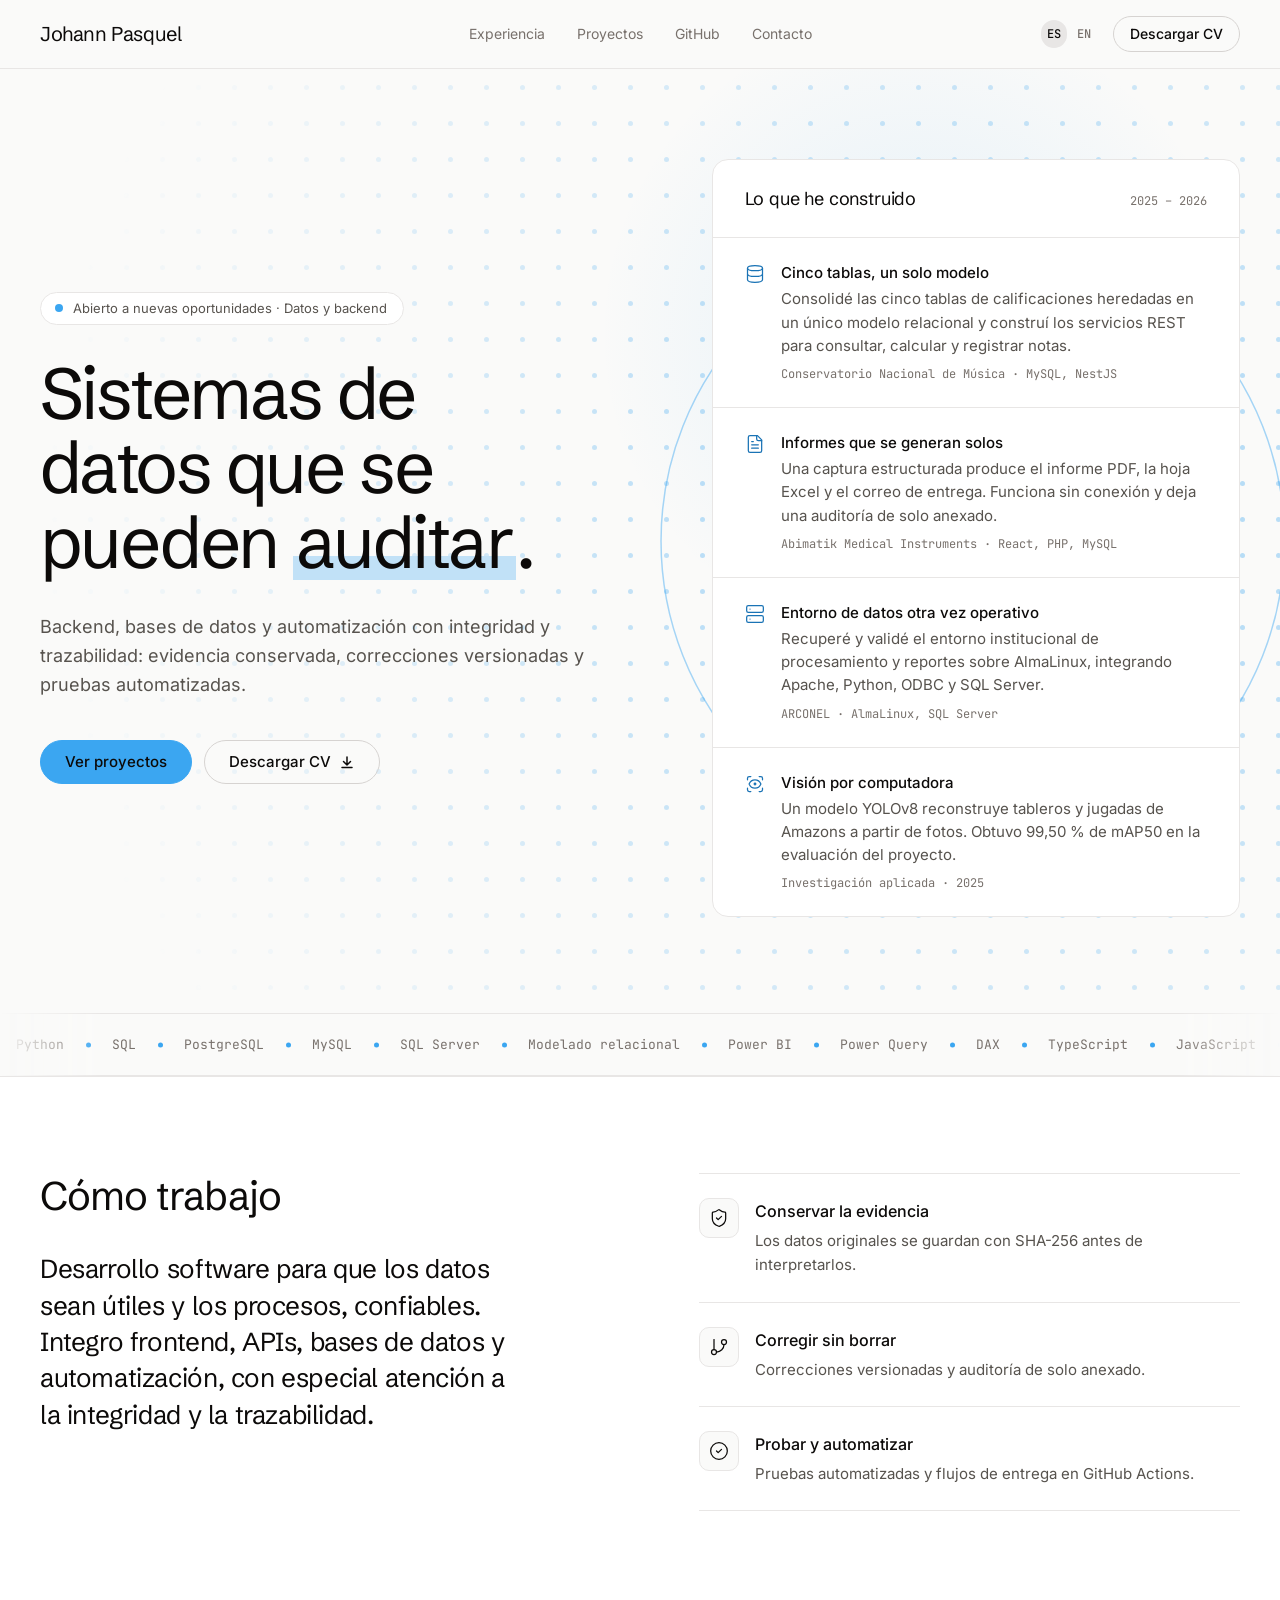
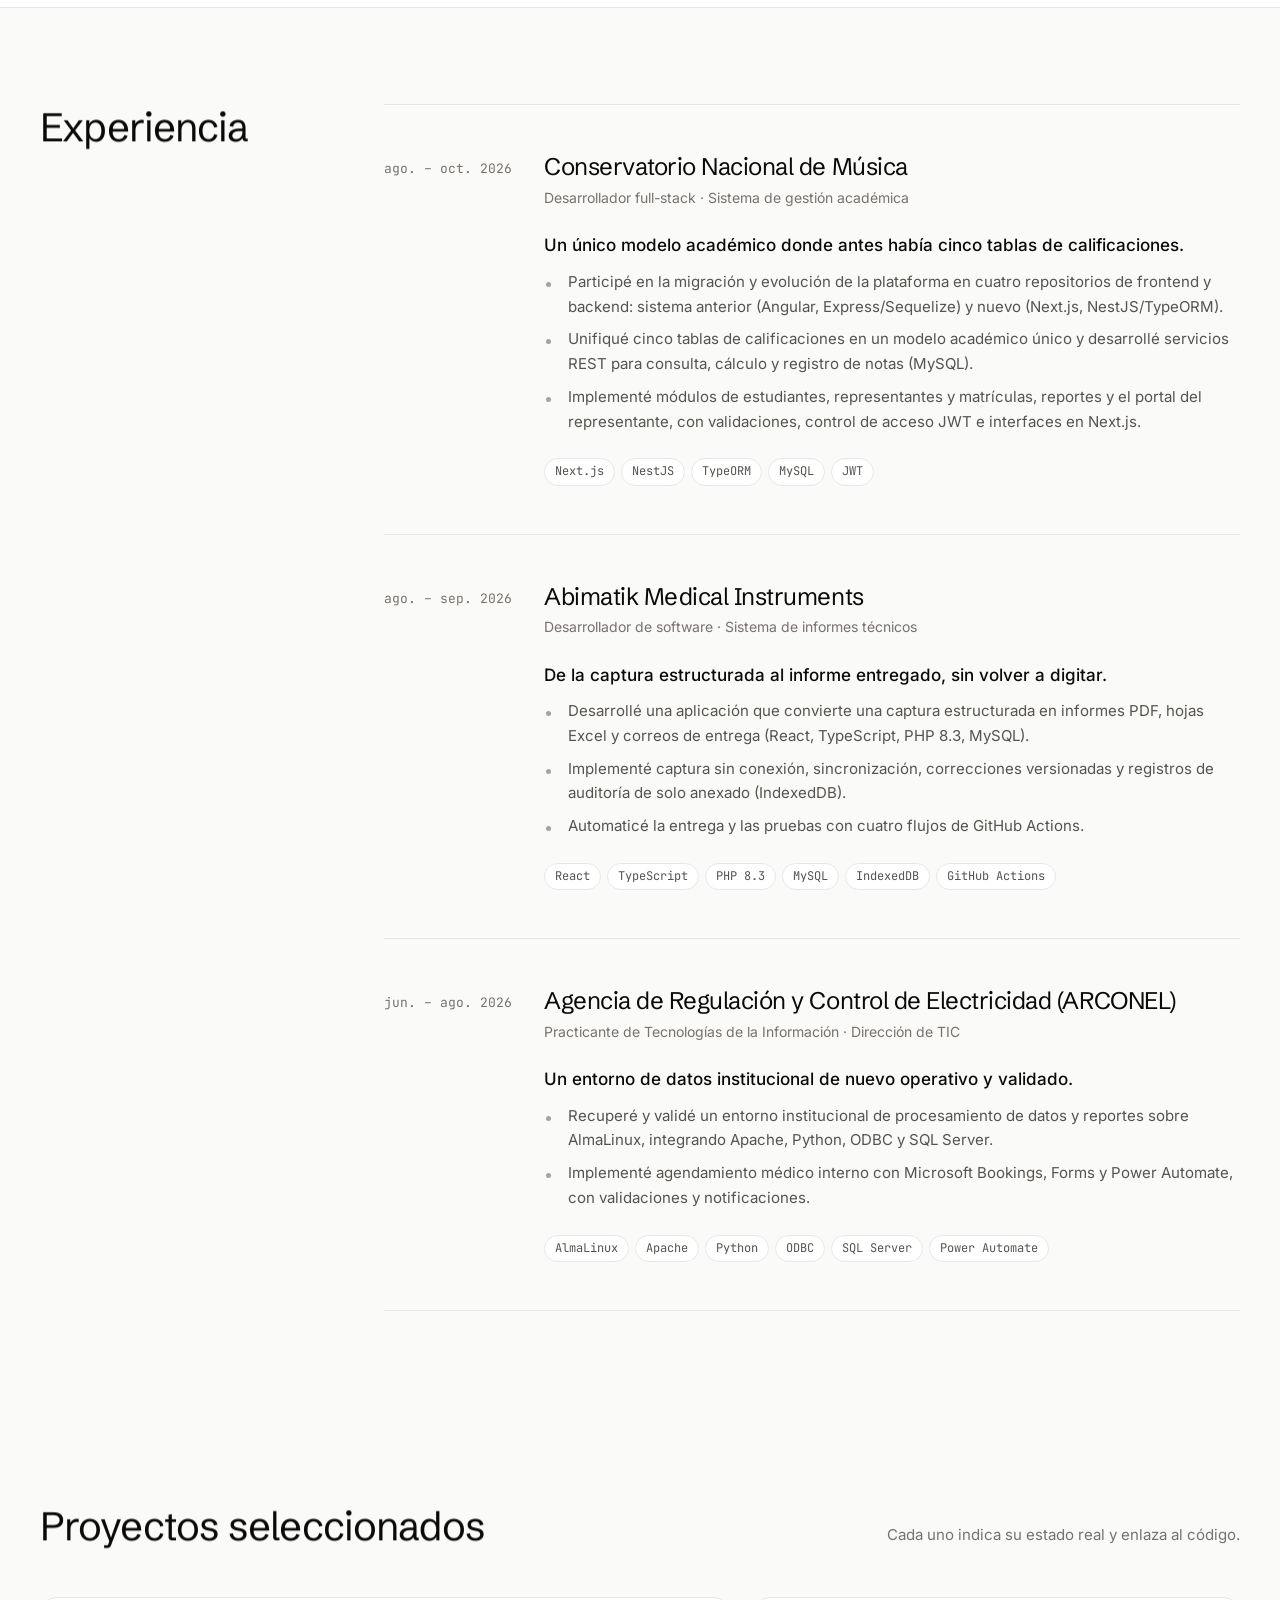
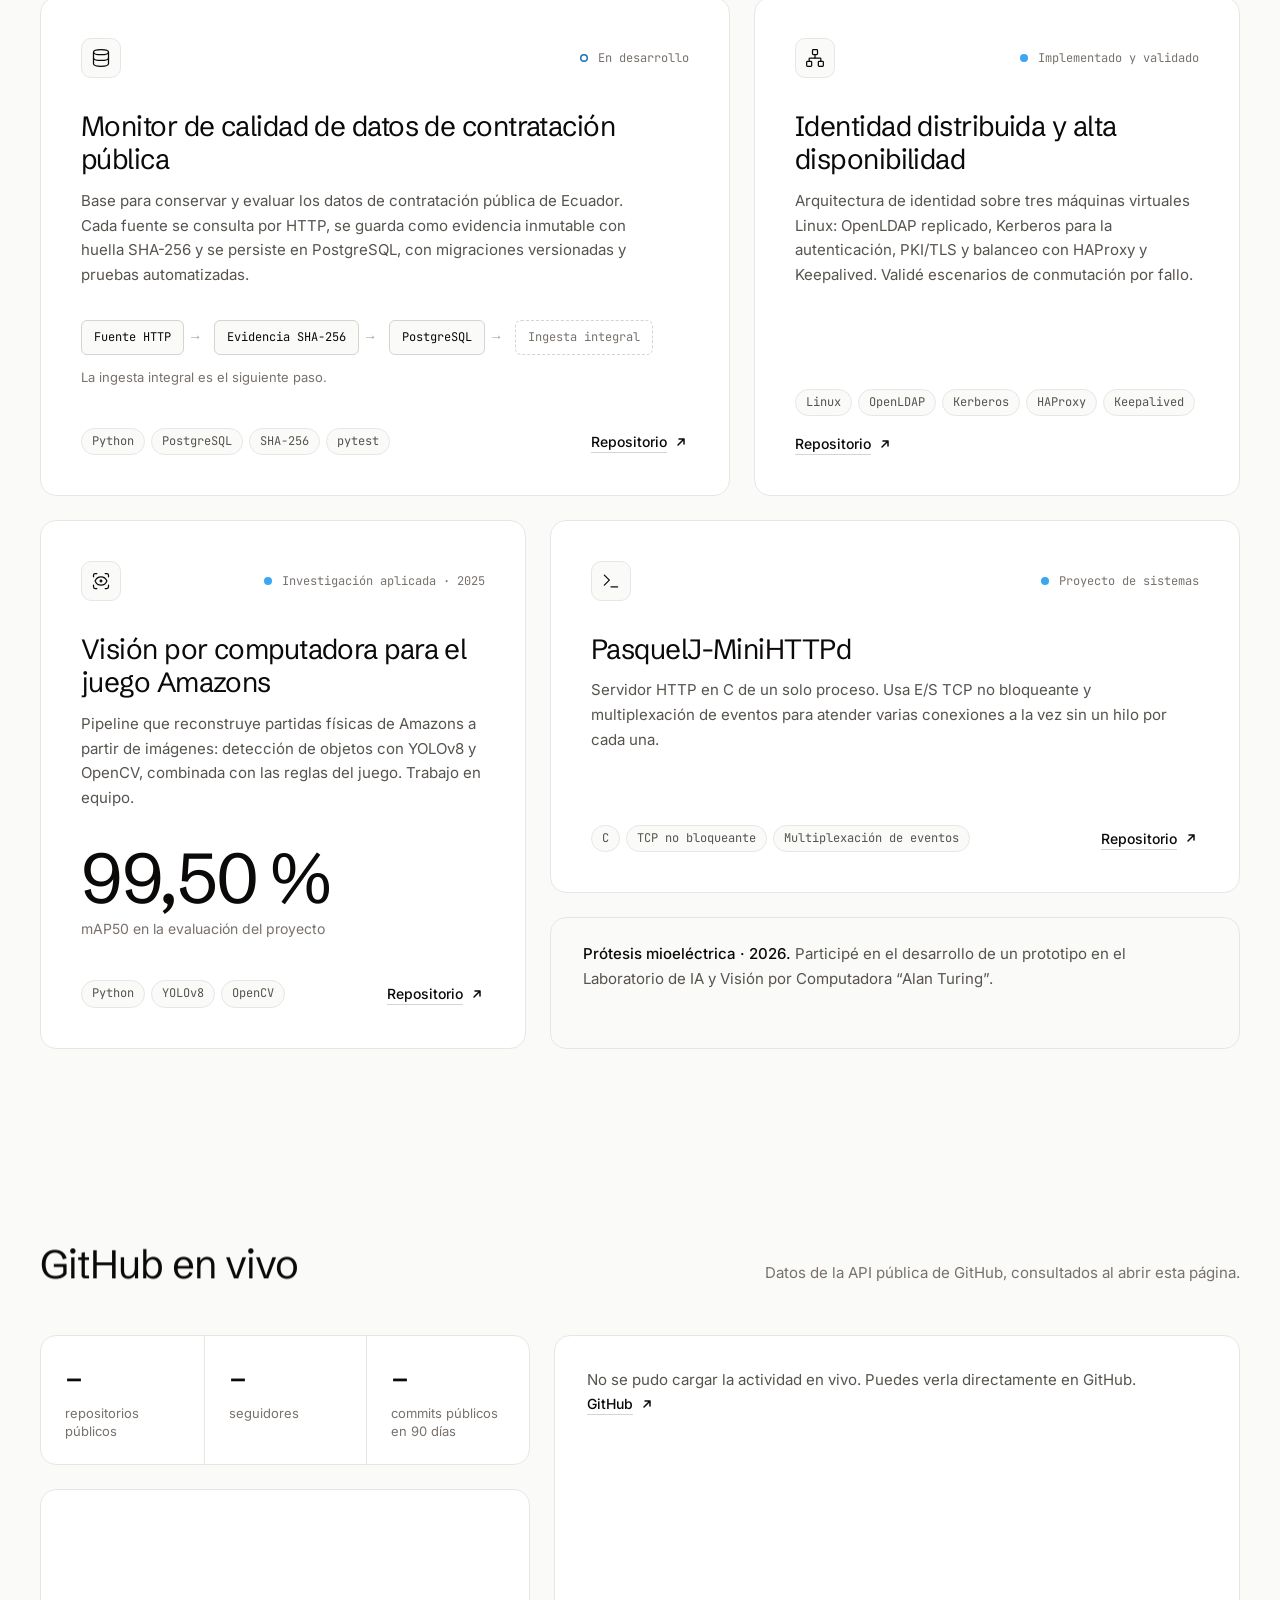
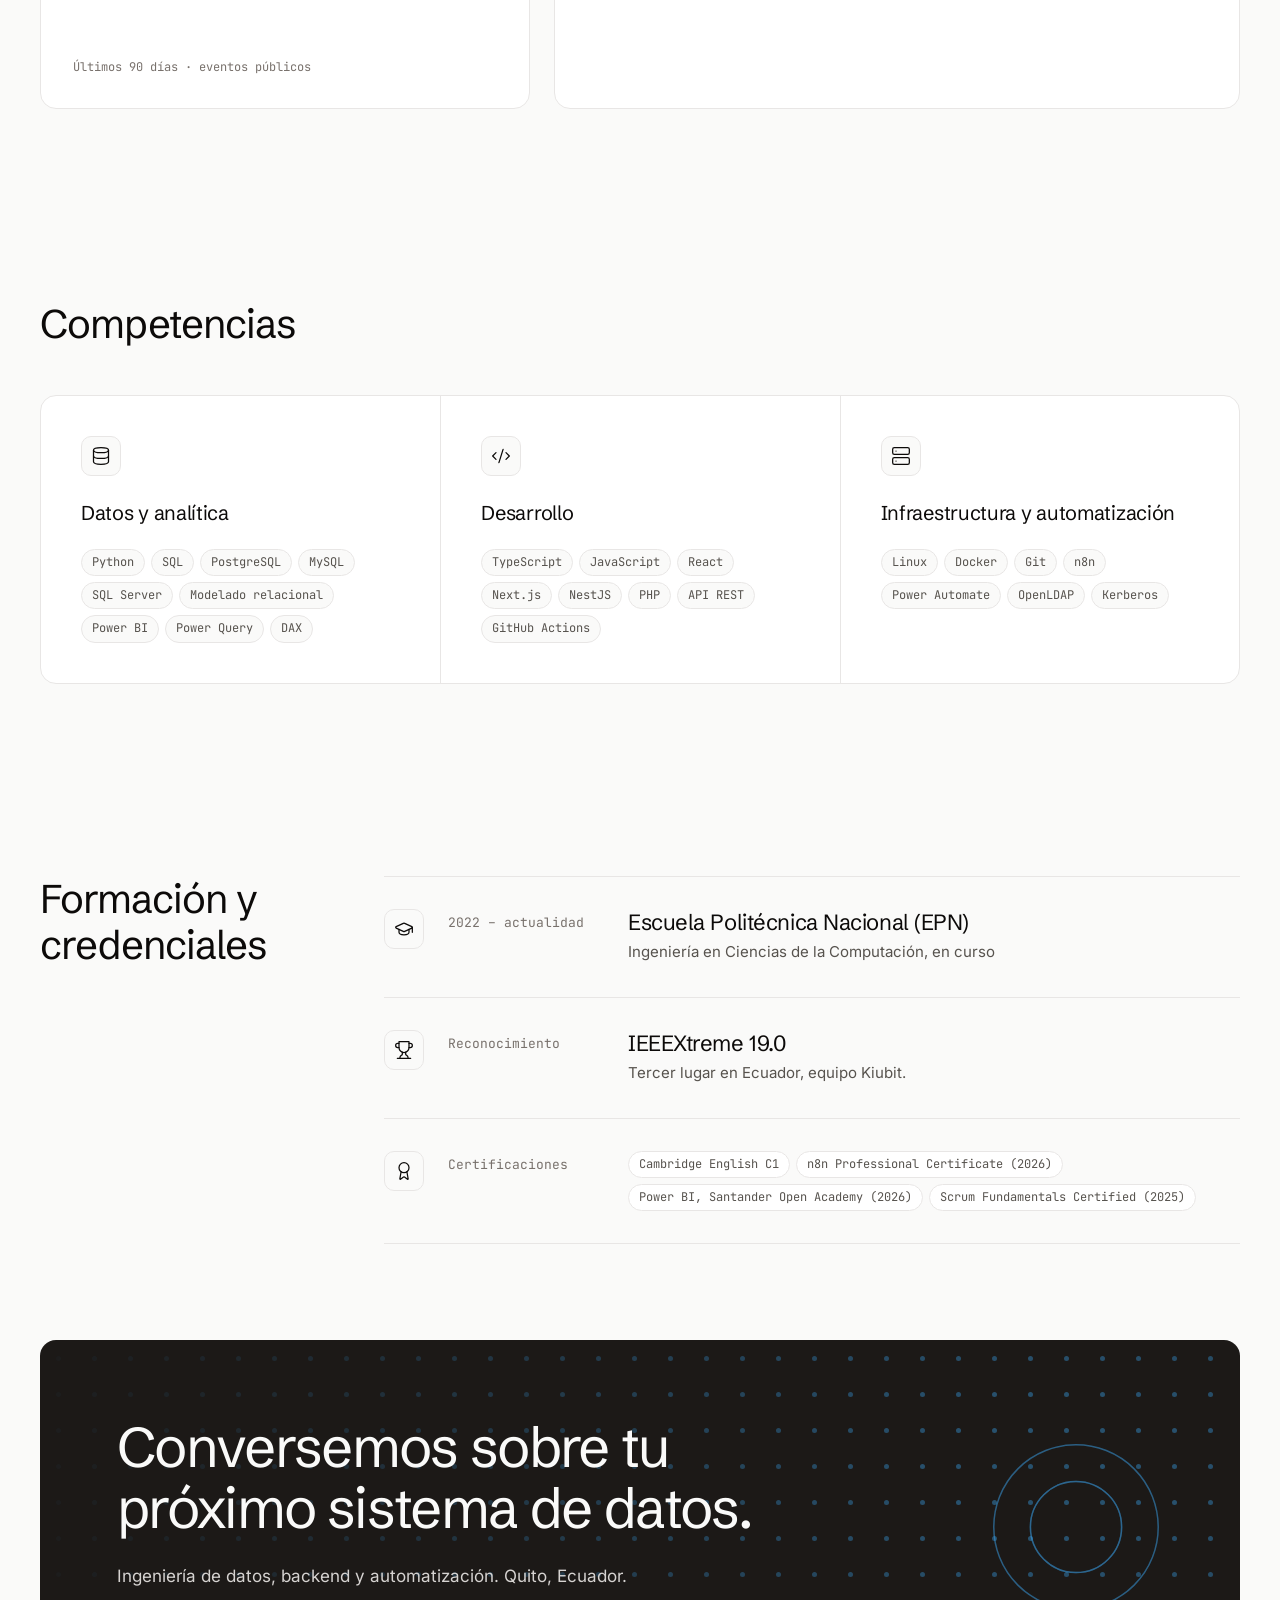
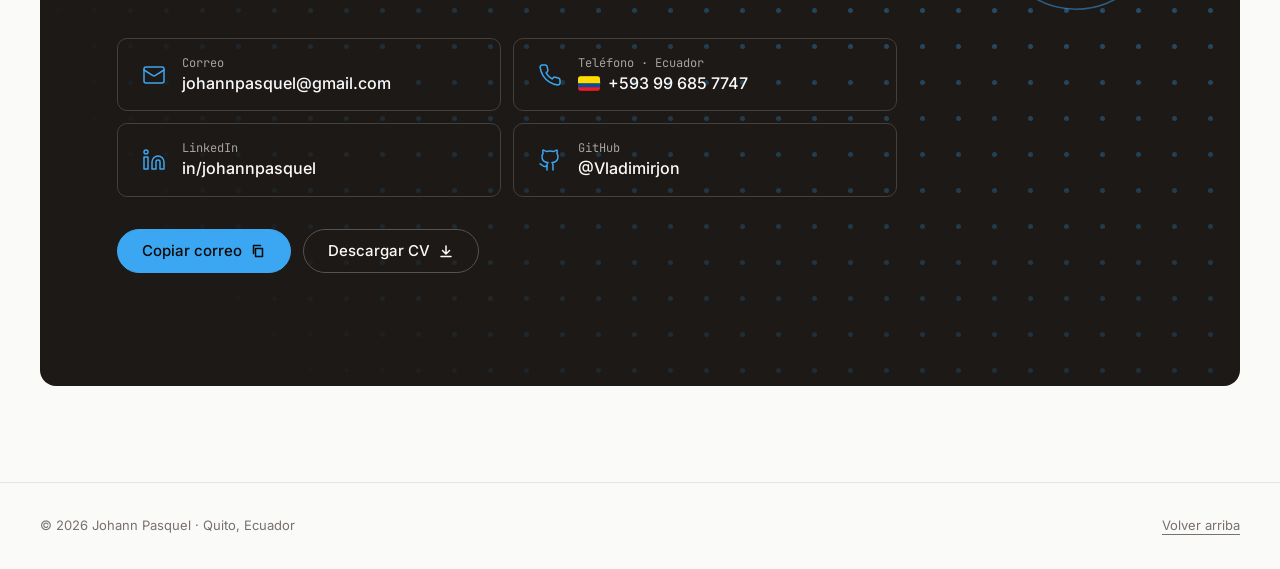
==== commit abec730d: "feat: rediseño del portafolio con estilo Seline y animaciones anime.js - Nuevo sistema visual (lienz" ====
--- a/index.html
+++ b/index.html
@@ -4,95 +4,109 @@
   <meta charset="utf-8">
   <meta name="viewport" content="width=device-width, initial-scale=1">
   <title>Johann Pasquel · Desarrollador de software y soluciones de datos</title>
-  <meta name="description" content="Portafolio de Johann Pasquel, Quito. Backend, bases de datos y automatización con integridad y trazabilidad. Experiencia en sistemas académicos, informes técnicos y datos institucionales.">
-  <meta name="theme-color" content="#f5f6f8">
+  <meta name="description" content="Johann Pasquel, Quito. Desarrollo backend, ingeniería de datos y automatización: sistemas con integridad y trazabilidad, de la base de datos al informe entregado.">
+  <meta name="theme-color" content="#fafaf9">
   <link rel="canonical" href="https://vladimirjon.github.io/JohannPasquel_PersonalWebsite/">
   <link rel="alternate" hreflang="es" href="https://vladimirjon.github.io/JohannPasquel_PersonalWebsite/">
   <link rel="alternate" hreflang="en" href="https://vladimirjon.github.io/JohannPasquel_PersonalWebsite/en/">
   <link rel="alternate" hreflang="x-default" href="https://vladimirjon.github.io/JohannPasquel_PersonalWebsite/">
   <meta property="og:type" content="profile">
   <meta property="og:title" content="Johann Pasquel · Desarrollador de software y soluciones de datos">
-  <meta property="og:description" content="Portafolio de Johann Pasquel, Quito. Backend, bases de datos y automatización con integridad y trazabilidad. Experiencia en sistemas académicos, informes técnicos y datos institucionales.">
+  <meta property="og:description" content="Johann Pasquel, Quito. Desarrollo backend, ingeniería de datos y automatización: sistemas con integridad y trazabilidad, de la base de datos al informe entregado.">
   <meta property="og:url" content="https://vladimirjon.github.io/JohannPasquel_PersonalWebsite/">
   <meta property="og:image" content="https://vladimirjon.github.io/JohannPasquel_PersonalWebsite/assets/img/og.png">
   <meta property="og:locale" content="es_EC">
   <meta name="twitter:card" content="summary_large_image">
   <link rel="icon" href="assets/img/favicon.svg" type="image/svg+xml">
   <link rel="preload" href="assets/fonts/schibsted-grotesk-latin-wght-normal.woff2" as="font" type="font/woff2" crossorigin>
+  <link rel="preload" href="assets/fonts/inter-latin-wght-normal.woff2" as="font" type="font/woff2" crossorigin>
   <link rel="stylesheet" href="assets/css/styles.css">
-  <script type="application/ld+json">{"@context": "https://schema.org", "@type": "Person", "name": "Johann Pasquel", "jobTitle": "Desarrollador de software y soluciones de datos", "url": "https://vladimirjon.github.io/JohannPasquel_PersonalWebsite/", "email": "mailto:johannpasquel@gmail.com", "image": "https://vladimirjon.github.io/JohannPasquel_PersonalWebsite/assets/img/profile.jpg", "address": {"@type": "PostalAddress", "addressLocality": "Quito", "addressCountry": "EC"}, "alumniOf": {"@type": "CollegeOrUniversity", "name": "Escuela Politécnica Nacional"}, "sameAs": ["https://www.linkedin.com/in/johannpasquel", "https://github.com/Vladimirjon"], "knowsLanguage": ["es", "en"]}</script>
+  <script>document.documentElement.classList.add('js')</script>
+  <script type="application/ld+json">{"@context": "https://schema.org", "@type": "Person", "name": "Johann Pasquel", "jobTitle": "Desarrollador de software y soluciones de datos", "url": "https://vladimirjon.github.io/JohannPasquel_PersonalWebsite/", "email": "mailto:johannpasquel@gmail.com", "telephone": "+593996857747", "address": {"@type": "PostalAddress", "addressLocality": "Quito", "addressCountry": "EC"}, "alumniOf": {"@type": "CollegeOrUniversity", "name": "Escuela Politécnica Nacional"}, "sameAs": ["https://www.linkedin.com/in/johannpasquel", "https://github.com/Vladimirjon"], "knowsLanguage": ["es", "en"]}</script>
 </head>
 <body id="top">
   <a class="skip" href="#main">Ir al contenido</a>
+  <div class="progress" aria-hidden="true"></div>
   <header class="site-header">
     <div class="wrap bar">
       <a class="brand" href="#top">Johann Pasquel</a>
-      <nav aria-label="Principal"><a href="#experience">Experiencia</a><a href="#projects">Proyectos</a><a href="#skills">Competencias</a><a href="#contact">Contacto</a></nav>
+      <nav aria-label="Principal"><a href="#experience">Experiencia</a><a href="#projects">Proyectos</a><a href="#github">GitHub</a><a href="#contact">Contacto</a></nav>
       <div class="bar-tools">
         <div class="lang" role="group" aria-label="Idioma">
           <a href="#top" hreflang="es" lang="es" aria-current="true">ES</a>
           <a href="en/" hreflang="en" lang="en">EN</a>
         </div>
-        <a class="button small" href="assets/Pasquel_Johann_CV.pdf" download>CV</a>
+        <a class="button small" href="assets/Pasquel_Johann_CV.pdf" download>Descargar CV</a>
       </div>
     </div>
   </header>
   <main id="main">
     <section class="hero" aria-labelledby="hero-title">
+      <svg class="rings" viewBox="0 0 1000 1000" aria-hidden="true" focusable="false"><circle cx="500" cy="500" r="80"/><circle cx="500" cy="500" r="170"/><circle cx="500" cy="500" r="260"/><circle cx="500" cy="500" r="350"/><circle cx="500" cy="500" r="440"/></svg>
+      <div class="dotgrid" data-dotgrid aria-hidden="true"></div>
       <div class="wrap hero-grid">
         <div class="hero-copy">
-          <p class="hero-id">Johann Pasquel <span aria-hidden="true">/</span> Desarrollador de software y soluciones de datos</p>
-          <h1 id="hero-title">Datos útiles.<br><em>Procesos confiables.</em></h1>
-          <p class="hero-lead">Backend, bases de datos y automatización, con atención a la integridad y la trazabilidad. Hoy profundizo en ingeniería de datos.</p>
+          <p class="status-pill"><span class="dot pulse" aria-hidden="true"></span>Abierto a nuevas oportunidades · Datos y backend</p>
+          <h1 id="hero-title">Sistemas de datos que se pueden <mark>auditar</mark>.</h1>
+          <p class="hero-lead">Backend, bases de datos y automatización con integridad y trazabilidad: evidencia conservada, correcciones versionadas y pruebas automatizadas.</p>
           <div class="actions">
             <a class="button primary" href="#projects">Ver proyectos</a>
-            <a class="button" href="assets/Pasquel_Johann_CV.pdf" download>Descargar CV<svg class="icon" viewBox="0 0 16 16" aria-hidden="true"><path d="M8 3v8m0 0L4.5 7.5M8 11l3.5-3.5M3 13.5h10" fill="none" stroke="currentColor" stroke-width="1.5" stroke-linecap="square"/></svg></a>
+            <a class="button" href="assets/Pasquel_Johann_CV.pdf" download>Descargar CV<svg class="icon" viewBox="0 0 16 16" aria-hidden="true"><path d="M8 3v8m0 0L4.5 7.5M8 11l3.5-3.5M3 13.5h10" fill="none" stroke="currentColor" stroke-width="1.5" stroke-linecap="round" stroke-linejoin="round"/></svg></a>
           </div>
         </div>
         <aside class="ledger" aria-labelledby="ledger-title">
-          <h2 id="ledger-title" class="ledger-title">Resultados recientes</h2>
-          <ul><li><p><strong>Cinco tablas de calificaciones</strong> unificadas en un único modelo relacional.</p><span class="meta">Conservatorio Nacional de Música</span></li><li><p><strong>Doble digitación eliminada:</strong> informes PDF y Excel generados de forma automática.</p><span class="meta">Abimatik Medical Instruments</span></li><li><p><strong>Entorno institucional de datos recuperado</strong> y validado sobre AlmaLinux.</p><span class="meta">ARCONEL</span></li><li><p><strong>99,50 % mAP50</strong> en visión por computadora para reconstruir partidas de Amazons.</p><span class="meta">Investigación aplicada · 2025</span></li></ul>
+          <header class="ledger-head">
+            <h2 id="ledger-title">Lo que he construido</h2>
+            <span class="meta">2025 – 2026</span>
+          </header>
+          <ul><li class="s"><svg class="glyph" viewBox="0 0 24 24" aria-hidden="true" focusable="false" fill="none" stroke="currentColor" stroke-width="1.5" stroke-linecap="round" stroke-linejoin="round"><ellipse cx="12" cy="5" rx="9" ry="3"/><path d="M3 5V19A9 3 0 0 0 21 19V5"/><path d="M3 12A9 3 0 0 0 21 12"/></svg><div><h3>Cinco tablas, un solo modelo</h3><p>Consolidé las cinco tablas de calificaciones heredadas en un único modelo relacional y construí los servicios REST para consultar, calcular y registrar notas.</p><span class="meta">Conservatorio Nacional de Música · MySQL, NestJS</span></div></li><li class="s"><svg class="glyph" viewBox="0 0 24 24" aria-hidden="true" focusable="false" fill="none" stroke="currentColor" stroke-width="1.5" stroke-linecap="round" stroke-linejoin="round"><path d="M15 2H6a2 2 0 0 0-2 2v16a2 2 0 0 0 2 2h12a2 2 0 0 0 2-2V7Z"/><path d="M14 2v4a2 2 0 0 0 2 2h4"/><path d="M16 13H8"/><path d="M16 17H8"/><path d="M10 9H8"/></svg><div><h3>Informes que se generan solos</h3><p>Una captura estructurada produce el informe PDF, la hoja Excel y el correo de entrega. Funciona sin conexión y deja una auditoría de solo anexado.</p><span class="meta">Abimatik Medical Instruments · React, PHP, MySQL</span></div></li><li class="s"><svg class="glyph" viewBox="0 0 24 24" aria-hidden="true" focusable="false" fill="none" stroke="currentColor" stroke-width="1.5" stroke-linecap="round" stroke-linejoin="round"><rect width="20" height="8" x="2" y="2" rx="2"/><rect width="20" height="8" x="2" y="14" rx="2"/><line x1="6" x2="6.01" y1="6" y2="6"/><line x1="6" x2="6.01" y1="18" y2="18"/></svg><div><h3>Entorno de datos otra vez operativo</h3><p>Recuperé y validé el entorno institucional de procesamiento y reportes sobre AlmaLinux, integrando Apache, Python, ODBC y SQL Server.</p><span class="meta">ARCONEL · AlmaLinux, SQL Server</span></div></li><li class="s"><svg class="glyph" viewBox="0 0 24 24" aria-hidden="true" focusable="false" fill="none" stroke="currentColor" stroke-width="1.5" stroke-linecap="round" stroke-linejoin="round"><path d="M3 7V5a2 2 0 0 1 2-2h2"/><path d="M17 3h2a2 2 0 0 1 2 2v2"/><path d="M21 17v2a2 2 0 0 1-2 2h-2"/><path d="M7 21H5a2 2 0 0 1-2-2v-2"/><circle cx="12" cy="12" r="1"/><path d="M18.944 12.33a1 1 0 0 0 0-.66 7.5 7.5 0 0 0-13.888 0 1 1 0 0 0 0 .66 7.5 7.5 0 0 0 13.888 0"/></svg><div><h3>Visión por computadora</h3><p>Un modelo YOLOv8 reconstruye tableros y jugadas de Amazons a partir de fotos. Obtuvo 99,50 % de mAP50 en la evaluación del proyecto.</p><span class="meta">Investigación aplicada · 2025</span></div></li></ul>
         </aside>
       </div>
     </section>
-    <section class="section profile" id="profile" aria-labelledby="profile-title">
-      <div class="wrap profile-grid">
-        <figure class="portrait">
-          <img src="assets/img/profile.jpg" width="498" height="440" alt="Retrato de Johann Pasquel" loading="lazy">
-        </figure>
-        <div class="profile-copy">
-          <h2 id="profile-title">Perfil</h2>
+    <div class="marquee" aria-hidden="true">
+      <div class="marquee-track"><div class="marquee-group"><span>Python</span><span>SQL</span><span>PostgreSQL</span><span>MySQL</span><span>SQL Server</span><span>Modelado relacional</span><span>Power BI</span><span>Power Query</span><span>DAX</span><span>TypeScript</span><span>JavaScript</span><span>React</span><span>Next.js</span><span>NestJS</span><span>PHP</span><span>API REST</span><span>GitHub Actions</span><span>Linux</span><span>Docker</span><span>Git</span><span>n8n</span><span>Power Automate</span><span>OpenLDAP</span><span>Kerberos</span></div><div class="marquee-group" data-dup><span>Python</span><span>SQL</span><span>PostgreSQL</span><span>MySQL</span><span>SQL Server</span><span>Modelado relacional</span><span>Power BI</span><span>Power Query</span><span>DAX</span><span>TypeScript</span><span>JavaScript</span><span>React</span><span>Next.js</span><span>NestJS</span><span>PHP</span><span>API REST</span><span>GitHub Actions</span><span>Linux</span><span>Docker</span><span>Git</span><span>n8n</span><span>Power Automate</span><span>OpenLDAP</span><span>Kerberos</span></div></div>
+    </div>
+    <section class="section approach" id="profile" aria-labelledby="profile-title">
+      <div class="wrap approach-grid">
+        <div>
+          <h2 id="profile-title" class="section-title">Cómo trabajo</h2>
           <p class="statement">Desarrollo software para que los datos sean útiles y los procesos, confiables. Integro frontend, APIs, bases de datos y automatización, con especial atención a la integridad y la trazabilidad.</p>
-          <dl class="principles"><div><dt>Conservar la evidencia</dt><dd>Los datos originales se guardan con SHA-256 antes de interpretarlos.</dd></div><div><dt>Corregir sin borrar</dt><dd>Correcciones versionadas y auditoría de solo anexado.</dd></div><div><dt>Probar y automatizar</dt><dd>Pruebas automatizadas y flujos de entrega en GitHub Actions.</dd></div></dl>
-        </div>
+        </div>
+        <dl class="principles stagger"><div class="s"><span class="icon-box"><svg class="glyph" viewBox="0 0 24 24" aria-hidden="true" focusable="false" fill="none" stroke="currentColor" stroke-width="1.5" stroke-linecap="round" stroke-linejoin="round"><path d="M20 13c0 5-3.5 7.5-7.66 8.95a1 1 0 0 1-.67-.01C7.5 20.5 4 18 4 13V6a1 1 0 0 1 1-1c2 0 4.5-1.2 6.24-2.72a1.17 1.17 0 0 1 1.52 0C14.51 3.81 17 5 19 5a1 1 0 0 1 1 1z"/><path d="m9 12 2 2 4-4"/></svg></span><dt>Conservar la evidencia</dt><dd>Los datos originales se guardan con SHA-256 antes de interpretarlos.</dd></div><div class="s"><span class="icon-box"><svg class="glyph" viewBox="0 0 24 24" aria-hidden="true" focusable="false" fill="none" stroke="currentColor" stroke-width="1.5" stroke-linecap="round" stroke-linejoin="round"><line x1="6" x2="6" y1="3" y2="15"/><circle cx="18" cy="6" r="3"/><circle cx="6" cy="18" r="3"/><path d="M18 9a9 9 0 0 1-9 9"/></svg></span><dt>Corregir sin borrar</dt><dd>Correcciones versionadas y auditoría de solo anexado.</dd></div><div class="s"><span class="icon-box"><svg class="glyph" viewBox="0 0 24 24" aria-hidden="true" focusable="false" fill="none" stroke="currentColor" stroke-width="1.5" stroke-linecap="round" stroke-linejoin="round"><circle cx="12" cy="12" r="10"/><path d="m9 12 2 2 4-4"/></svg></span><dt>Probar y automatizar</dt><dd>Pruebas automatizadas y flujos de entrega en GitHub Actions.</dd></div></dl>
       </div>
     </section>
     <section class="section" id="experience" aria-labelledby="experience-title">
       <div class="wrap split">
-        <h2 id="experience-title">Experiencia</h2>
-        <div class="jobs">
-        <article class="job">
+        <h2 id="experience-title" class="section-title">Experiencia</h2>
+        <div class="jobs stagger">
+        <article class="job s">
           <p class="job-period">ago. – oct. 2026</p>
           <div class="job-body">
             <h3>Conservatorio Nacional de Música</h3>
             <p class="job-role">Desarrollador full-stack · Sistema de gestión académica</p>
-            <ul><li>Participé en la migración y evolución de la plataforma en cuatro repositorios de frontend y backend: sistema anterior (Angular, Express/Sequelize) y nuevo (Next.js, NestJS/TypeORM).</li><li>Unifiqué cinco tablas de calificaciones en un modelo académico único y desarrollé servicios REST para consulta, cálculo y registro de notas (MySQL).</li><li>Implementé módulos de estudiantes, representantes y matrículas, reportes y el portal del representante, con validaciones, control de acceso JWT e interfaces en Next.js.</li></ul>
-          </div>
-        </article>
-        <article class="job">
+            <p class="job-lead">Un único modelo académico donde antes había cinco tablas de calificaciones.</p>
+            <ul class="job-points"><li>Participé en la migración y evolución de la plataforma en cuatro repositorios de frontend y backend: sistema anterior (Angular, Express/Sequelize) y nuevo (Next.js, NestJS/TypeORM).</li><li>Unifiqué cinco tablas de calificaciones en un modelo académico único y desarrollé servicios REST para consulta, cálculo y registro de notas (MySQL).</li><li>Implementé módulos de estudiantes, representantes y matrículas, reportes y el portal del representante, con validaciones, control de acceso JWT e interfaces en Next.js.</li></ul>
+            <ul class="chips"><li>Next.js</li><li>NestJS</li><li>TypeORM</li><li>MySQL</li><li>JWT</li></ul>
+          </div>
+        </article>
+        <article class="job s">
           <p class="job-period">ago. – sep. 2026</p>
           <div class="job-body">
             <h3>Abimatik Medical Instruments</h3>
             <p class="job-role">Desarrollador de software · Sistema de informes técnicos</p>
-            <ul><li>Desarrollé una aplicación que convierte una captura estructurada en informes PDF, hojas Excel y correos de entrega (React, TypeScript, PHP 8.3, MySQL).</li><li>Implementé captura sin conexión, sincronización, correcciones versionadas y registros de auditoría de solo anexado (IndexedDB).</li><li>Automaticé la entrega y las pruebas con cuatro flujos de GitHub Actions.</li></ul>
-          </div>
-        </article>
-        <article class="job">
+            <p class="job-lead">De la captura estructurada al informe entregado, sin volver a digitar.</p>
+            <ul class="job-points"><li>Desarrollé una aplicación que convierte una captura estructurada en informes PDF, hojas Excel y correos de entrega (React, TypeScript, PHP 8.3, MySQL).</li><li>Implementé captura sin conexión, sincronización, correcciones versionadas y registros de auditoría de solo anexado (IndexedDB).</li><li>Automaticé la entrega y las pruebas con cuatro flujos de GitHub Actions.</li></ul>
+            <ul class="chips"><li>React</li><li>TypeScript</li><li>PHP 8.3</li><li>MySQL</li><li>IndexedDB</li><li>GitHub Actions</li></ul>
+          </div>
+        </article>
+        <article class="job s">
           <p class="job-period">jun. – ago. 2026</p>
           <div class="job-body">
             <h3>Agencia de Regulación y Control de Electricidad (ARCONEL)</h3>
             <p class="job-role">Practicante de Tecnologías de la Información · Dirección de TIC</p>
-            <ul><li>Recuperé y validé un entorno institucional de procesamiento de datos y reportes sobre AlmaLinux, integrando Apache, Python, ODBC y SQL Server.</li><li>Implementé agendamiento médico interno con Microsoft Bookings, Forms y Power Automate, con validaciones y notificaciones.</li></ul>
+            <p class="job-lead">Un entorno de datos institucional de nuevo operativo y validado.</p>
+            <ul class="job-points"><li>Recuperé y validé un entorno institucional de procesamiento de datos y reportes sobre AlmaLinux, integrando Apache, Python, ODBC y SQL Server.</li><li>Implementé agendamiento médico interno con Microsoft Bookings, Forms y Power Automate, con validaciones y notificaciones.</li></ul>
+            <ul class="chips"><li>AlmaLinux</li><li>Apache</li><li>Python</li><li>ODBC</li><li>SQL Server</li><li>Power Automate</li></ul>
           </div>
         </article></div>
       </div>
@@ -100,92 +114,127 @@
     <section class="section" id="projects" aria-labelledby="projects-title">
       <div class="wrap">
         <div class="section-head">
-          <h2 id="projects-title">Proyectos seleccionados</h2>
+          <h2 id="projects-title" class="section-title">Proyectos seleccionados</h2>
           <p>Cada uno indica su estado real y enlaza al código.</p>
         </div>
-        <div class="project-grid">
-        <article class="project wide">
-          <p class="status">En desarrollo</p>
+        <div class="project-grid stagger">
+        <article class="project s is-featured">
+          <div class="project-top"><span class="icon-box"><svg class="glyph" viewBox="0 0 24 24" aria-hidden="true" focusable="false" fill="none" stroke="currentColor" stroke-width="1.5" stroke-linecap="round" stroke-linejoin="round"><ellipse cx="12" cy="5" rx="9" ry="3"/><path d="M3 5V19A9 3 0 0 0 21 19V5"/><path d="M3 12A9 3 0 0 0 21 12"/></svg></span><p class="status" data-state="open"><span class="dot" aria-hidden="true"></span>En desarrollo</p></div>
           <h3>Monitor de calidad de datos de contratación pública</h3>
-          <p>Conservación inmutable de evidencia con SHA-256, acceso HTTP a las fuentes y persistencia en PostgreSQL, con migraciones versionadas y pruebas automatizadas.</p>
-          <p class="proof">fuente HTTP<svg class="icon to" viewBox="0 0 16 16" aria-hidden="true"><path d="M2 8h11M9 4l4 4-4 4" fill="none" stroke="currentColor" stroke-width="1.5" stroke-linecap="square"/></svg><span class="sr-only">, </span>evidencia SHA-256<svg class="icon to" viewBox="0 0 16 16" aria-hidden="true"><path d="M2 8h11M9 4l4 4-4 4" fill="none" stroke="currentColor" stroke-width="1.5" stroke-linecap="square"/></svg><span class="sr-only">, </span>PostgreSQL</p><p class="note">La ingesta integral está pendiente.</p>
-          <div class="project-foot">
-            <span class="stack">Python · PostgreSQL · SHA-256 · pytest</span>
-            <a class="link" href="https://github.com/Vladimirjon/ec-public-procurement-quality-monitor" target="_blank" rel="noopener">Repositorio<svg class="icon" viewBox="0 0 16 16" aria-hidden="true"><path d="M5 11 11 5M6 5h5v5" fill="none" stroke="currentColor" stroke-width="1.5" stroke-linecap="square"/></svg><span class="sr-only"> (se abre en una pestaña nueva)</span></a>
-          </div>
-        </article>
-        <article class="project narrow">
-          <p class="status">Implementado y validado</p>
+          <p class="project-text">Base para conservar y evaluar los datos de contratación pública de Ecuador. Cada fuente se consulta por HTTP, se guarda como evidencia inmutable con huella SHA-256 y se persiste en PostgreSQL, con migraciones versionadas y pruebas automatizadas.</p>
+          <ol class="pipeline" aria-label="Flujo del proyecto"><li data-step="done">Fuente HTTP</li><li data-step="done">Evidencia SHA-256</li><li data-step="done">PostgreSQL</li><li data-step="pending">Ingesta integral<span class="sr-only"> (pendiente)</span></li></ol><p class="note">La ingesta integral es el siguiente paso.</p>
+          <div class="project-foot">
+            <ul class="chips"><li>Python</li><li>PostgreSQL</li><li>SHA-256</li><li>pytest</li></ul>
+            <a class="link" href="https://github.com/Vladimirjon/ec-public-procurement-quality-monitor" target="_blank" rel="noopener">Repositorio<svg class="icon" viewBox="0 0 16 16" aria-hidden="true"><path d="M5 11 11 5M6 5h5v5" fill="none" stroke="currentColor" stroke-width="1.5" stroke-linecap="round" stroke-linejoin="round"/></svg><span class="sr-only"> (se abre en una pestaña nueva)</span></a>
+          </div>
+        </article>
+        <article class="project s is-plain">
+          <div class="project-top"><span class="icon-box"><svg class="glyph" viewBox="0 0 24 24" aria-hidden="true" focusable="false" fill="none" stroke="currentColor" stroke-width="1.5" stroke-linecap="round" stroke-linejoin="round"><rect x="16" y="16" width="6" height="6" rx="1"/><rect x="2" y="16" width="6" height="6" rx="1"/><rect x="9" y="2" width="6" height="6" rx="1"/><path d="M5 16v-3a1 1 0 0 1 1-1h12a1 1 0 0 1 1 1v3"/><path d="M12 12V8"/></svg></span><p class="status" data-state="done"><span class="dot" aria-hidden="true"></span>Implementado y validado</p></div>
           <h3>Identidad distribuida y alta disponibilidad</h3>
-          <p>OpenLDAP replicado, Kerberos, PKI/TLS, HAProxy y Keepalived sobre tres máquinas virtuales Linux. Validé escenarios de conmutación por fallo.</p>
+          <p class="project-text">Arquitectura de identidad sobre tres máquinas virtuales Linux: OpenLDAP replicado, Kerberos para la autenticación, PKI/TLS y balanceo con HAProxy y Keepalived. Validé escenarios de conmutación por fallo.</p>
           
           <div class="project-foot">
-            <span class="stack">Linux · OpenLDAP · Kerberos · HAProxy · Keepalived</span>
-            <a class="link" href="https://github.com/Vladimirjon/PasquelJ-MiniIdM" target="_blank" rel="noopener">Repositorio<svg class="icon" viewBox="0 0 16 16" aria-hidden="true"><path d="M5 11 11 5M6 5h5v5" fill="none" stroke="currentColor" stroke-width="1.5" stroke-linecap="square"/></svg><span class="sr-only"> (se abre en una pestaña nueva)</span></a>
-          </div>
-        </article>
-        <article class="project narrow">
-          <p class="status">Investigación aplicada · 2025</p>
+            <ul class="chips"><li>Linux</li><li>OpenLDAP</li><li>Kerberos</li><li>HAProxy</li><li>Keepalived</li></ul>
+            <a class="link" href="https://github.com/Vladimirjon/PasquelJ-MiniIdM" target="_blank" rel="noopener">Repositorio<svg class="icon" viewBox="0 0 16 16" aria-hidden="true"><path d="M5 11 11 5M6 5h5v5" fill="none" stroke="currentColor" stroke-width="1.5" stroke-linecap="round" stroke-linejoin="round"/></svg><span class="sr-only"> (se abre en una pestaña nueva)</span></a>
+          </div>
+        </article>
+        <article class="project s is-metric">
+          <div class="project-top"><span class="icon-box"><svg class="glyph" viewBox="0 0 24 24" aria-hidden="true" focusable="false" fill="none" stroke="currentColor" stroke-width="1.5" stroke-linecap="round" stroke-linejoin="round"><path d="M3 7V5a2 2 0 0 1 2-2h2"/><path d="M17 3h2a2 2 0 0 1 2 2v2"/><path d="M21 17v2a2 2 0 0 1-2 2h-2"/><path d="M7 21H5a2 2 0 0 1-2-2v-2"/><circle cx="12" cy="12" r="1"/><path d="M18.944 12.33a1 1 0 0 0 0-.66 7.5 7.5 0 0 0-13.888 0 1 1 0 0 0 0 .66 7.5 7.5 0 0 0 13.888 0"/></svg></span><p class="status" data-state="done"><span class="dot" aria-hidden="true"></span>Investigación aplicada · 2025</p></div>
           <h3>Visión por computadora para el juego Amazons</h3>
-          <p>Reconstrucción automática de tableros y movimientos a partir de imágenes, con YOLOv8 y OpenCV. Colaboración en equipo.</p>
-          <p class="proof">99,50 % mAP50 en la evaluación del proyecto</p>
-          <div class="project-foot">
-            <span class="stack">Python · YOLOv8 · OpenCV</span>
-            <a class="link" href="https://github.com/Vladimirjon/Captura_automatica_de_posiciones_con_AI_Vision" target="_blank" rel="noopener">Repositorio<svg class="icon" viewBox="0 0 16 16" aria-hidden="true"><path d="M5 11 11 5M6 5h5v5" fill="none" stroke="currentColor" stroke-width="1.5" stroke-linecap="square"/></svg><span class="sr-only"> (se abre en una pestaña nueva)</span></a>
-          </div>
-        </article>
-        <article class="project wide">
-          <p class="status">Proyecto de sistemas</p>
+          <p class="project-text">Pipeline que reconstruye partidas físicas de Amazons a partir de imágenes: detección de objetos con YOLOv8 y OpenCV, combinada con las reglas del juego. Trabajo en equipo.</p>
+          <p class="metric"><span class="metric-value" data-count="99.5" data-decimals="2" data-sep="," data-suffix=" %">99,50 %</span><span class="metric-label">mAP50 en la evaluación del proyecto</span></p>
+          <div class="project-foot">
+            <ul class="chips"><li>Python</li><li>YOLOv8</li><li>OpenCV</li></ul>
+            <a class="link" href="https://github.com/Vladimirjon/Captura_automatica_de_posiciones_con_AI_Vision" target="_blank" rel="noopener">Repositorio<svg class="icon" viewBox="0 0 16 16" aria-hidden="true"><path d="M5 11 11 5M6 5h5v5" fill="none" stroke="currentColor" stroke-width="1.5" stroke-linecap="round" stroke-linejoin="round"/></svg><span class="sr-only"> (se abre en una pestaña nueva)</span></a>
+          </div>
+        </article>
+        <article class="project s is-plain">
+          <div class="project-top"><span class="icon-box"><svg class="glyph" viewBox="0 0 24 24" aria-hidden="true" focusable="false" fill="none" stroke="currentColor" stroke-width="1.5" stroke-linecap="round" stroke-linejoin="round"><polyline points="4 17 10 11 4 5"/><line x1="12" x2="20" y1="19" y2="19"/></svg></span><p class="status" data-state="done"><span class="dot" aria-hidden="true"></span>Proyecto de sistemas</p></div>
           <h3>PasquelJ-MiniHTTPd</h3>
-          <p>Servidor HTTP de un solo proceso construido sobre E/S TCP no bloqueante y multiplexación de eventos.</p>
+          <p class="project-text">Servidor HTTP en C de un solo proceso. Usa E/S TCP no bloqueante y multiplexación de eventos para atender varias conexiones a la vez sin un hilo por cada una.</p>
           
           <div class="project-foot">
-            <span class="stack">C · TCP no bloqueante · multiplexación de eventos</span>
-            <a class="link" href="https://github.com/Vladimirjon/PasquelJ-MiniHTTPd" target="_blank" rel="noopener">Repositorio<svg class="icon" viewBox="0 0 16 16" aria-hidden="true"><path d="M5 11 11 5M6 5h5v5" fill="none" stroke="currentColor" stroke-width="1.5" stroke-linecap="square"/></svg><span class="sr-only"> (se abre en una pestaña nueva)</span></a>
-          </div>
-        </article></div>
-        <p class="research"><strong>Prótesis mioeléctrica · 2026.</strong> Participé en el desarrollo de un prototipo en el Laboratorio de IA y Visión por Computadora “Alan Turing”.</p>
+            <ul class="chips"><li>C</li><li>TCP no bloqueante</li><li>Multiplexación de eventos</li></ul>
+            <a class="link" href="https://github.com/Vladimirjon/PasquelJ-MiniHTTPd" target="_blank" rel="noopener">Repositorio<svg class="icon" viewBox="0 0 16 16" aria-hidden="true"><path d="M5 11 11 5M6 5h5v5" fill="none" stroke="currentColor" stroke-width="1.5" stroke-linecap="round" stroke-linejoin="round"/></svg><span class="sr-only"> (se abre en una pestaña nueva)</span></a>
+          </div>
+        </article>
+        <p class="research s"><strong>Prótesis mioeléctrica · 2026.</strong> Participé en el desarrollo de un prototipo en el Laboratorio de IA y Visión por Computadora “Alan Turing”.</p>
+        </div>
+      </div>
+    </section>
+    <section class="section" id="github" aria-labelledby="github-title">
+      <div class="wrap">
+        <div class="section-head">
+          <h2 id="github-title" class="section-title">GitHub en vivo</h2>
+          <p>Datos de la API pública de GitHub, consultados al abrir esta página.</p>
+        </div>
+        <div class="gh stagger" id="gh" data-user="Vladimirjon" data-i18n="{&quot;repos&quot;: &quot;repositorios públicos&quot;, &quot;followers&quot;: &quot;seguidores&quot;, &quot;commits&quot;: &quot;commits públicos en 90 días&quot;, &quot;updated&quot;: &quot;Actualizado&quot;, &quot;noDesc&quot;: &quot;Sin descripción&quot;, &quot;error&quot;: &quot;No se pudo cargar la actividad en vivo. Puedes verla directamente en GitHub.&quot;, &quot;empty&quot;: &quot;Sin actividad pública en los últimos 90 días.&quot;, &quot;commit&quot;: &quot;commit&quot;, &quot;commitsWord&quot;: &quot;commits&quot;, &quot;less&quot;: &quot;Menos&quot;, &quot;more&quot;: &quot;Más&quot;, &quot;locale&quot;: &quot;es&quot;, &quot;ago&quot;: &quot;hace&quot;, &quot;today&quot;: &quot;hoy&quot;, &quot;newTab&quot;: &quot;(se abre en una pestaña nueva)&quot;, &quot;d&quot;: &quot;d&quot;, &quot;m&quot;: &quot;meses&quot;, &quot;y&quot;: &quot;años&quot;, &quot;featured&quot;: {&quot;ec-public-procurement-quality-monitor&quot;: &quot;Preservación y evaluación de datos de contratación pública de Ecuador.&quot;, &quot;PasquelJ-MiniIdM&quot;: &quot;Identidad distribuida: LDAP replicado, Kerberos y HAProxy en tres máquinas virtuales Linux.&quot;, &quot;Captura_automatica_de_posiciones_con_AI_Vision&quot;: &quot;Reconstrucción de partidas de Amazons a partir de imágenes con YOLOv8 y OpenCV.&quot;, &quot;PasquelJ-MiniHTTPd&quot;: &quot;Servidor HTTP de un solo proceso con E/S TCP no bloqueante.&quot;, &quot;JohannPasquel_PersonalWebsite&quot;: &quot;Este portafolio: sitio estático bilingüe, con contenido y plantillas en Python.&quot;}}" aria-busy="true">
+          <div class="gh-side s">
+            <ul class="gh-stats">
+              <li><b data-stat="repos">–</b><span>repositorios públicos</span></li>
+              <li><b data-stat="followers">–</b><span>seguidores</span></li>
+              <li><b data-stat="commits">–</b><span>commits públicos en 90 días</span></li>
+            </ul>
+            <div class="gh-heat">
+              <div class="heat" role="img" aria-label="Mapa de calor de commits públicos de los últimos 90 días"></div>
+              <p class="heat-note">Últimos 90 días · eventos públicos</p>
+            </div>
+          </div>
+          <div class="gh-main s">
+            <ul class="gh-repos"><li class="skeleton-row"><span></span><span></span></li><li class="skeleton-row"><span></span><span></span></li><li class="skeleton-row"><span></span><span></span></li><li class="skeleton-row"><span></span><span></span></li></ul>
+            <p class="gh-error" hidden>No se pudo cargar la actividad en vivo. Puedes verla directamente en GitHub. <a class="link" href="https://github.com/Vladimirjon" target="_blank" rel="noopener">GitHub<svg class="icon" viewBox="0 0 16 16" aria-hidden="true"><path d="M5 11 11 5M6 5h5v5" fill="none" stroke="currentColor" stroke-width="1.5" stroke-linecap="round" stroke-linejoin="round"/></svg><span class="sr-only"> (se abre en una pestaña nueva)</span></a></p>
+          </div>
+        </div>
       </div>
     </section>
     <section class="section" id="skills" aria-labelledby="skills-title">
       <div class="wrap">
-        <h2 id="skills-title">Competencias</h2>
-        <dl class="skills"><div><dt>Datos y analítica</dt><dd>Python, SQL, PostgreSQL, MySQL, SQL Server, Modelado relacional, Power BI, Power Query, DAX</dd></div><div><dt>Desarrollo</dt><dd>TypeScript, JavaScript, React, Next.js, NestJS, PHP, API REST, GitHub Actions</dd></div><div><dt>Infraestructura y automatización</dt><dd>Linux, Docker, Git, n8n, Power Automate, OpenLDAP, Kerberos</dd></div></dl>
+        <h2 id="skills-title" class="section-title">Competencias</h2>
+        <dl class="skills stagger"><div class="s"><span class="icon-box"><svg class="glyph" viewBox="0 0 24 24" aria-hidden="true" focusable="false" fill="none" stroke="currentColor" stroke-width="1.5" stroke-linecap="round" stroke-linejoin="round"><ellipse cx="12" cy="5" rx="9" ry="3"/><path d="M3 5V19A9 3 0 0 0 21 19V5"/><path d="M3 12A9 3 0 0 0 21 12"/></svg></span><dt>Datos y analítica</dt><dd><ul class="chips"><li>Python</li><li>SQL</li><li>PostgreSQL</li><li>MySQL</li><li>SQL Server</li><li>Modelado relacional</li><li>Power BI</li><li>Power Query</li><li>DAX</li></ul></dd></div><div class="s"><span class="icon-box"><svg class="glyph" viewBox="0 0 24 24" aria-hidden="true" focusable="false" fill="none" stroke="currentColor" stroke-width="1.5" stroke-linecap="round" stroke-linejoin="round"><path d="m18 16 4-4-4-4"/><path d="m6 8-4 4 4 4"/><path d="m14.5 4-5 16"/></svg></span><dt>Desarrollo</dt><dd><ul class="chips"><li>TypeScript</li><li>JavaScript</li><li>React</li><li>Next.js</li><li>NestJS</li><li>PHP</li><li>API REST</li><li>GitHub Actions</li></ul></dd></div><div class="s"><span class="icon-box"><svg class="glyph" viewBox="0 0 24 24" aria-hidden="true" focusable="false" fill="none" stroke="currentColor" stroke-width="1.5" stroke-linecap="round" stroke-linejoin="round"><rect width="20" height="8" x="2" y="2" rx="2"/><rect width="20" height="8" x="2" y="14" rx="2"/><line x1="6" x2="6.01" y1="6" y2="6"/><line x1="6" x2="6.01" y1="18" y2="18"/></svg></span><dt>Infraestructura y automatización</dt><dd><ul class="chips"><li>Linux</li><li>Docker</li><li>Git</li><li>n8n</li><li>Power Automate</li><li>OpenLDAP</li><li>Kerberos</li></ul></dd></div></dl>
       </div>
     </section>
     <section class="section" id="education" aria-labelledby="education-title">
       <div class="wrap split">
-        <h2 id="education-title">Formación y credenciales</h2>
-        <div class="edu">
-          <div>
-            <h3>Escuela Politécnica Nacional (EPN)</h3>
-            <p>Ingeniería en Ciencias de la Computación, en curso</p>
-            <p class="meta">2022 – actualidad</p>
-          </div>
-          <div>
-            <h3>IEEEXtreme 19.0</h3>
-            <p>Tercer lugar en Ecuador, equipo Kiubit.</p>
-          </div>
-          <div>
-            <h3>Certificaciones</h3>
-            <ul class="plain"><li>Cambridge English C1</li><li>n8n Professional Certificate (2026)</li><li>Power BI, Santander Open Academy (2026)</li><li>Scrum Fundamentals Certified (2025)</li></ul>
-          </div>
-        </div>
-      </div>
-    </section>
-    <section class="section contact" id="contact" aria-labelledby="contact-title">
-      <div class="wrap">
-        <h2 id="contact-title">Contacto</h2>
-        <p class="contact-lead">Abierto a oportunidades en ingeniería de datos y desarrollo backend.</p>
-        <p class="email-row">
-          <a class="email" href="mailto:johannpasquel@gmail.com">johannpasquel@gmail.com</a>
-          <button class="button" type="button" id="copy-email" data-copied="Correo copiado" data-failed="No se pudo copiar. Selecciona el correo manualmente.">Copiar correo<svg class="icon" viewBox="0 0 16 16" aria-hidden="true"><path d="M5.5 5.5h7v8h-7zM3.5 10.5v-8h7" fill="none" stroke="currentColor" stroke-width="1.5" stroke-linecap="square"/></svg></button>
-        </p>
-        <ul class="links">
-          <li><a class="link" href="https://www.linkedin.com/in/johannpasquel" target="_blank" rel="noopener">LinkedIn<svg class="icon" viewBox="0 0 16 16" aria-hidden="true"><path d="M5 11 11 5M6 5h5v5" fill="none" stroke="currentColor" stroke-width="1.5" stroke-linecap="square"/></svg><span class="sr-only"> (se abre en una pestaña nueva)</span></a></li>
-          <li><a class="link" href="https://github.com/Vladimirjon" target="_blank" rel="noopener">GitHub<svg class="icon" viewBox="0 0 16 16" aria-hidden="true"><path d="M5 11 11 5M6 5h5v5" fill="none" stroke="currentColor" stroke-width="1.5" stroke-linecap="square"/></svg><span class="sr-only"> (se abre en una pestaña nueva)</span></a></li>
-        </ul>
-        <p class="toast" id="toast" role="status" aria-live="polite"></p>
+        <h2 id="education-title" class="section-title">Formación y credenciales</h2>
+        <div class="edu stagger">
+          <div class="edu-row s">
+            <span class="icon-box"><svg class="glyph" viewBox="0 0 24 24" aria-hidden="true" focusable="false" fill="none" stroke="currentColor" stroke-width="1.5" stroke-linecap="round" stroke-linejoin="round"><path d="M21.42 10.922a1 1 0 0 0-.019-1.838L12.83 5.18a2 2 0 0 0-1.66 0L2.6 9.08a1 1 0 0 0 0 1.832l8.57 3.908a2 2 0 0 0 1.66 0z"/><path d="M22 10v6"/><path d="M6 12.5V16a6 3 0 0 0 12 0v-3.5"/></svg></span>
+            <p class="edu-when">2022 – actualidad</p>
+            <div>
+              <h3>Escuela Politécnica Nacional (EPN)</h3>
+              <p>Ingeniería en Ciencias de la Computación, en curso</p>
+            </div>
+          </div>
+          <div class="edu-row s">
+            <span class="icon-box"><svg class="glyph" viewBox="0 0 24 24" aria-hidden="true" focusable="false" fill="none" stroke="currentColor" stroke-width="1.5" stroke-linecap="round" stroke-linejoin="round"><path d="M6 9H4.5a2.5 2.5 0 0 1 0-5H6"/><path d="M18 9h1.5a2.5 2.5 0 0 0 0-5H18"/><path d="M4 22h16"/><path d="M10 14.66V17c0 .55-.47.98-.97 1.21C7.85 18.75 7 20.24 7 22"/><path d="M14 14.66V17c0 .55.47.98.97 1.21C16.15 18.75 17 20.24 17 22"/><path d="M18 2H6v7a6 6 0 0 0 12 0V2Z"/></svg></span>
+            <p class="edu-when">Reconocimiento</p>
+            <div>
+              <h3>IEEEXtreme 19.0</h3>
+              <p>Tercer lugar en Ecuador, equipo Kiubit.</p>
+            </div>
+          </div>
+          <div class="edu-row s">
+            <span class="icon-box"><svg class="glyph" viewBox="0 0 24 24" aria-hidden="true" focusable="false" fill="none" stroke="currentColor" stroke-width="1.5" stroke-linecap="round" stroke-linejoin="round"><path d="m15.477 12.89 1.515 8.526a.5.5 0 0 1-.81.47l-3.58-2.687a1 1 0 0 0-1.197 0l-3.586 2.686a.5.5 0 0 1-.81-.469l1.514-8.526"/><circle cx="12" cy="8" r="6"/></svg></span>
+            <p class="edu-when">Certificaciones</p>
+            <div><ul class="chips"><li>Cambridge English C1</li><li>n8n Professional Certificate (2026)</li><li>Power BI, Santander Open Academy (2026)</li><li>Scrum Fundamentals Certified (2025)</li></ul></div>
+          </div>
+        </div>
+      </div>
+    </section>
+    <section class="section contact-section" id="contact" aria-labelledby="contact-title">
+      <div class="wrap">
+        <div class="contact">
+          <svg class="rings rings-dark" viewBox="0 0 1000 1000" aria-hidden="true" focusable="false"><circle cx="500" cy="500" r="80"/><circle cx="500" cy="500" r="170"/><circle cx="500" cy="500" r="260"/><circle cx="500" cy="500" r="350"/><circle cx="500" cy="500" r="440"/></svg>
+          <div class="dotgrid dotgrid-dark" data-dotgrid aria-hidden="true"></div>
+          <h2 id="contact-title">Conversemos sobre tu próximo sistema de datos.</h2>
+          <p class="contact-lead">Ingeniería de datos, backend y automatización. Quito, Ecuador.</p>
+          <ul class="tiles stagger"><li class="s"><a class="tile" href="mailto:johannpasquel@gmail.com"><svg class="glyph" viewBox="0 0 24 24" aria-hidden="true" focusable="false" fill="none" stroke="currentColor" stroke-width="1.5" stroke-linecap="round" stroke-linejoin="round"><rect width="20" height="16" x="2" y="4" rx="2"/><path d="m22 7-8.97 5.7a1.94 1.94 0 0 1-2.06 0L2 7"/></svg><span class="tile-text"><small>Correo</small><b class="email">johannpasquel@gmail.com</b></span></a></li><li class="s"><a class="tile" href="tel:+593996857747"><svg class="glyph" viewBox="0 0 24 24" aria-hidden="true" focusable="false" fill="none" stroke="currentColor" stroke-width="1.5" stroke-linecap="round" stroke-linejoin="round"><path d="M22 16.92v3a2 2 0 0 1-2.18 2 19.79 19.79 0 0 1-8.63-3.07 19.5 19.5 0 0 1-6-6 19.79 19.79 0 0 1-3.07-8.67A2 2 0 0 1 4.11 2h3a2 2 0 0 1 2 1.72 12.84 12.84 0 0 0 .7 2.81 2 2 0 0 1-.45 2.11L8.09 9.91a16 16 0 0 0 6 6l1.27-1.27a2 2 0 0 1 2.11-.45 12.84 12.84 0 0 0 2.81.7A2 2 0 0 1 22 16.92z"/></svg><span class="tile-text"><small>Teléfono · Ecuador</small><b class=""><svg class="flag" viewBox="0 0 24 16" aria-hidden="true" focusable="false"><rect width="24" height="8" fill="#ffdd00"/><rect y="8" width="24" height="4" fill="#034ea2"/><rect y="12" width="24" height="4" fill="#ed1c24"/></svg>+593 99 685 7747</b></span></a></li><li class="s"><a class="tile" href="https://www.linkedin.com/in/johannpasquel" target="_blank" rel="noopener"><svg class="glyph" viewBox="0 0 24 24" aria-hidden="true" focusable="false" fill="none" stroke="currentColor" stroke-width="1.5" stroke-linecap="round" stroke-linejoin="round"><path d="M16 8a6 6 0 0 1 6 6v7h-4v-7a2 2 0 0 0-2-2 2 2 0 0 0-2 2v7h-4v-7a6 6 0 0 1 6-6z"/><rect width="4" height="12" x="2" y="9"/><circle cx="4" cy="4" r="2"/></svg><span class="tile-text"><small>LinkedIn</small><b class="">in/johannpasquel</b></span><span class="sr-only"> (se abre en una pestaña nueva)</span></a></li><li class="s"><a class="tile" href="https://github.com/Vladimirjon" target="_blank" rel="noopener"><svg class="glyph" viewBox="0 0 24 24" aria-hidden="true" focusable="false" fill="none" stroke="currentColor" stroke-width="1.5" stroke-linecap="round" stroke-linejoin="round"><path d="M15 22v-4a4.8 4.8 0 0 0-1-3.5c3 0 6-2 6-5.5.08-1.25-.27-2.48-1-3.5.28-1.15.28-2.35 0-3.5 0 0-1 0-3 1.5-2.64-.5-5.36-.5-8 0C6 2 5 2 5 2c-.3 1.15-.3 2.35 0 3.5A5.403 5.403 0 0 0 4 9c0 3.5 3 5.5 6 5.5-.39.49-.68 1.05-.85 1.65-.17.6-.22 1.23-.15 1.85v4"/><path d="M9 18c-4.51 2-5-2-7-2"/></svg><span class="tile-text"><small>GitHub</small><b class="">@Vladimirjon</b></span><span class="sr-only"> (se abre en una pestaña nueva)</span></a></li></ul>
+          <div class="actions">
+            <button class="button primary" type="button" id="copy-email" data-copied="Correo copiado" data-failed="No se pudo copiar. Selecciona el correo manualmente.">Copiar correo<svg class="icon" viewBox="0 0 16 16" aria-hidden="true"><path d="M5.5 5.5h7v8h-7zM3.5 10.5v-8h7" fill="none" stroke="currentColor" stroke-width="1.5" stroke-linecap="round" stroke-linejoin="round"/></svg></button>
+            <a class="button" href="assets/Pasquel_Johann_CV.pdf" download>Descargar CV<svg class="icon" viewBox="0 0 16 16" aria-hidden="true"><path d="M8 3v8m0 0L4.5 7.5M8 11l3.5-3.5M3 13.5h10" fill="none" stroke="currentColor" stroke-width="1.5" stroke-linecap="round" stroke-linejoin="round"/></svg></a>
+          </div>
+          <p class="toast" id="toast" role="status" aria-live="polite"></p>
+        </div>
       </div>
     </section>
   </main>
@@ -195,6 +244,7 @@
       <a href="#top">Volver arriba</a>
     </div>
   </footer>
+  <script src="assets/js/anime.min.js" defer></script>
   <script src="assets/js/main.js" defer></script>
 </body>
 </html>
--- a/assets/css/styles.css
+++ b/assets/css/styles.css
@@ -1,4 +1,6 @@
-/* Johann Pasquel — portafolio. Tema claro único, un solo acento, un solo radio. */
+/* Johann Pasquel — portafolio.
+   Lenguaje visual: "Seline Analytics" (Refero) — papel cálido, tarjetas blancas con
+   borde fino, un solo acento cian. Sin sombras: la profundidad la dan la superficie y el borde. */
 
 @font-face {
   font-family: "Schibsted Grotesk";
@@ -8,10 +10,10 @@
   font-display: swap;
 }
 @font-face {
-  font-family: "Schibsted Grotesk";
-  src: url("../fonts/schibsted-grotesk-latin-wght-italic.woff2") format("woff2");
-  font-weight: 400 900;
-  font-style: italic;
+  font-family: "Inter";
+  src: url("../fonts/inter-latin-wght-normal.woff2") format("woff2");
+  font-weight: 100 900;
+  font-style: normal;
   font-display: swap;
 }
 @font-face {
@@ -23,17 +25,29 @@
 }
 
 :root {
-  --paper: #f5f6f8;
-  --surface: #ffffff;
-  --ink: #0f1b2d;
-  --ink-2: #3f4e64;
-  --ink-3: #5a6a80;
-  --rule: #d6dce5;
-  --accent: #0a6f6a;
-  --accent-ink: #085a56;
-  --accent-soft: #e0efee;
-
-  --font-sans: "Schibsted Grotesk", system-ui, -apple-system, "Segoe UI", sans-serif;
+  /* Superficies */
+  --canvas: #fafaf9;
+  --card: #ffffff;
+  --soot: #1c1917;
+  --sky: #c1e1f7;
+
+  /* Texto */
+  --ink: #0c0a09;
+  --text: #57534e;
+  --muted: #78716c;
+  --faint: #a8a29e;
+
+  /* Bordes */
+  --hairline: #e8e6e5;
+  --line: #d6d3d1;
+
+  /* Acento único */
+  --cyan: #3ba6f1;
+  --cyan-hover: #3398e1;
+  --cyan-ink: #1a73b5; /* cian oscuro para texto: 4,8:1 sobre el lienzo */
+
+  --font-display: "Schibsted Grotesk", "Inter", system-ui, -apple-system, "Segoe UI", sans-serif;
+  --font-body: "Inter", system-ui, -apple-system, "Segoe UI", sans-serif;
   --font-mono: "JetBrains Mono", ui-monospace, "SFMono-Regular", Menlo, monospace;
 
   --s-1: 4px;
@@ -42,201 +56,847 @@
   --s-4: 16px;
   --s-5: 24px;
   --s-6: 32px;
-  --s-7: 48px;
-  --s-8: 64px;
-  --s-9: 96px;
-  --s-10: 128px;
-
-  --radius: 4px;
-  --gutter: clamp(16px, 4vw, 40px);
-  --header-h: 64px;
+  --s-7: 40px;
+  --s-8: 48px;
+  --s-9: 64px;
+  --s-10: 96px;
+
+  --r-input: 6px;
+  --r-card: 10px;
+  --r-feature: 16px;
+  --r-pill: 9999px;
+
+  --wrap: 1200px;
+  --gutter: clamp(20px, 4vw, 40px);
+  --section-y: clamp(64px, 8vw, var(--s-10));
 }
 
 *, *::before, *::after { box-sizing: border-box; }
-html { scroll-behavior: smooth; scroll-padding-top: calc(var(--header-h) + var(--s-5)); -webkit-text-size-adjust: 100%; }
+
+html {
+  scroll-behavior: smooth;
+  scroll-padding-top: 112px;
+  -webkit-text-size-adjust: 100%;
+}
+
 body {
   margin: 0;
-  background: var(--paper);
-  color: var(--ink);
-  font-family: var(--font-sans);
-  font-size: 1.0625rem;
-  line-height: 1.6;
+  background: var(--canvas);
+  color: var(--text);
+  font-family: var(--font-body);
+  font-size: 1rem;
+  line-height: 1.65;
   -webkit-font-smoothing: antialiased;
   text-rendering: optimizeLegibility;
 }
-h1, h2, h3, p, ul, dl, dd, figure { margin: 0; }
-ul { padding: 0; list-style: none; }
-img { display: block; max-width: 100%; height: auto; }
+
+h1, h2, h3 {
+  margin: 0;
+  color: var(--ink);
+  font-family: var(--font-display);
+  font-weight: 400;
+}
+p, ul, ol, dl, dd, figure { margin: 0; }
+ul, ol { padding: 0; list-style: none; }
 a { color: inherit; }
-:focus-visible { outline: 2px solid var(--accent); outline-offset: 3px; border-radius: 2px; }
-
-.wrap { width: min(100% - 2 * var(--gutter), 1160px); margin-inline: auto; }
-.sr-only { position: absolute; width: 1px; height: 1px; margin: -1px; padding: 0; overflow: hidden; clip: rect(0 0 0 0); white-space: nowrap; border: 0; }
-.skip { position: absolute; left: var(--s-4); top: -100px; z-index: 20; background: var(--ink); color: var(--paper); padding: var(--s-3) var(--s-4); border-radius: var(--radius); }
+img, svg { display: block; max-width: 100%; }
+code { font-family: var(--font-mono); }
+
+:focus-visible {
+  outline: 2px solid var(--ink);
+  outline-offset: 3px;
+  border-radius: 4px;
+}
+
+.wrap {
+  width: 100%;
+  max-width: calc(var(--wrap) + var(--gutter) * 2);
+  margin-inline: auto;
+  padding-inline: var(--gutter);
+}
+
+.sr-only {
+  position: absolute;
+  width: 1px;
+  height: 1px;
+  margin: -1px;
+  padding: 0;
+  overflow: hidden;
+  clip: rect(0 0 0 0);
+  white-space: nowrap;
+  border: 0;
+}
+
+.skip {
+  position: absolute;
+  left: var(--s-4);
+  top: -80px;
+  z-index: 20;
+  padding: var(--s-2) var(--s-4);
+  background: var(--ink);
+  color: var(--canvas);
+  border-radius: var(--r-pill);
+  font-size: 0.875rem;
+  text-decoration: none;
+}
 .skip:focus { top: var(--s-3); }
-.icon { width: 1em; height: 1em; flex: none; }
-.meta, .status, .stack, .proof, .hero-id, .ledger-title, .job-period, dt, .lang, .toast { font-family: var(--font-mono); }
-
-/* ---------- Encabezado ---------- */
-.site-header { position: sticky; top: 0; z-index: 10; background: color-mix(in srgb, var(--paper) 92%, transparent); backdrop-filter: blur(8px); border-bottom: 1px solid var(--rule); }
-.bar { display: flex; align-items: center; justify-content: space-between; gap: var(--s-5); height: var(--header-h); }
-.brand { font-weight: 700; font-size: 1.0625rem; letter-spacing: -0.01em; text-decoration: none; white-space: nowrap; }
-.site-header nav { display: flex; gap: var(--s-6); margin-left: auto; }
-.site-header nav a { font-size: 0.9375rem; color: var(--ink-2); text-decoration: none; padding: var(--s-2) 0; border-bottom: 1px solid transparent; transition: color .15s, border-color .15s; }
-.site-header nav a:hover { color: var(--ink); border-color: var(--accent); }
-.bar-tools { display: flex; align-items: center; gap: var(--s-4); }
-.lang { display: flex; font-size: 0.8125rem; border: 1px solid var(--rule); border-radius: var(--radius); overflow: hidden; background: var(--surface); }
-.lang a { padding: 6px 10px; text-decoration: none; color: var(--ink-3); }
-.lang a[aria-current] { background: var(--ink); color: var(--paper); }
-.lang a:not([aria-current]):hover { color: var(--ink); }
-
-/* ---------- Botones y enlaces ---------- */
+
+/* ------------------------------------------------------------ componentes base */
+
 .button {
-  display: inline-flex; align-items: center; justify-content: center; gap: var(--s-2);
-  padding: 12px 20px; min-height: 44px;
-  font: 600 0.9375rem/1 var(--font-sans); white-space: nowrap; text-decoration: none; cursor: pointer;
-  color: var(--ink); background: var(--surface); border: 1px solid var(--ink); border-radius: var(--radius);
-  transition: background .15s, color .15s, transform .1s;
-}
-.button:hover { background: var(--ink); color: var(--paper); }
-.button:active { transform: translateY(1px) scale(0.98); }
-.button.primary { background: var(--ink); color: var(--paper); }
-.button.primary:hover { background: var(--accent-ink); border-color: var(--accent-ink); }
-.button.small { min-height: 36px; padding: 8px 14px; font-size: 0.875rem; }
-.link { display: inline-flex; align-items: center; gap: var(--s-1); font-weight: 600; color: var(--accent-ink); text-decoration: underline; text-decoration-color: transparent; text-underline-offset: 4px; text-decoration-thickness: 1.5px; transition: text-decoration-color .15s; }
-.link:hover { text-decoration-color: currentColor; }
-
-/* ---------- Héroe ---------- */
-.hero { min-height: calc(100dvh - var(--header-h)); display: flex; align-items: center; padding-block: var(--s-8); }
-.hero-grid { display: grid; grid-template-columns: minmax(0, 7.4fr) minmax(0, 4.6fr); gap: clamp(32px, 5vw, 80px); align-items: center; }
-.hero-id { font-size: 0.8125rem; color: var(--ink-3); letter-spacing: 0.01em; margin-bottom: var(--s-5); }
-.hero-id span { color: var(--accent); }
-h1 { font-weight: 650; font-size: clamp(2.5rem, 5.6vw, 4.5rem); line-height: 1.04; letter-spacing: -0.035em; }
-h1 em { font-style: italic; font-weight: 600; color: var(--accent); }
-.hero-lead { margin-top: var(--s-5); max-width: 46ch; font-size: 1.1875rem; line-height: 1.55; color: var(--ink-2); }
-.actions { display: flex; flex-wrap: wrap; gap: var(--s-3); margin-top: var(--s-6); }
-
-.ledger { border-top: 2px solid var(--ink); }
-.ledger-title { font-size: 0.8125rem; font-weight: 500; color: var(--ink-3); padding-block: var(--s-3); border-bottom: 1px solid var(--rule); }
-.ledger li { position: relative; padding: var(--s-4) 0 var(--s-4) var(--s-5); border-bottom: 1px solid var(--rule); }
-.ledger li::before { content: ""; position: absolute; left: 0; top: 1.4em; width: 8px; height: 8px; background: var(--accent); }
-.ledger p { font-size: 1.0625rem; line-height: 1.45; color: var(--ink-2); }
-.ledger strong { color: var(--ink); font-weight: 650; }
-.ledger .meta { display: block; margin-top: var(--s-2); font-size: 0.75rem; color: var(--ink-3); }
-
-/* ---------- Secciones ---------- */
-.section { padding-block: var(--s-9); border-top: 1px solid var(--rule); }
-h2 { font-weight: 650; font-size: clamp(1.75rem, 3.4vw, 2.5rem); line-height: 1.1; letter-spacing: -0.025em; }
-h3 { font-weight: 650; font-size: 1.1875rem; line-height: 1.3; letter-spacing: -0.01em; }
-.split { display: grid; grid-template-columns: minmax(0, 3fr) minmax(0, 9fr); gap: var(--s-7); }
-.split > h2 { position: sticky; top: calc(var(--header-h) + var(--s-5)); align-self: start; }
-.section-head { display: flex; flex-wrap: wrap; align-items: baseline; justify-content: space-between; gap: var(--s-2) var(--s-6); margin-bottom: var(--s-7); }
-.section-head p { color: var(--ink-3); max-width: 40ch; }
-
-/* Perfil */
-.profile-grid { display: grid; grid-template-columns: minmax(0, 3fr) minmax(0, 9fr); gap: var(--s-7); align-items: start; }
-.portrait { aspect-ratio: 4 / 5; overflow: hidden; border-radius: var(--radius); background: var(--rule); }
-.portrait img { width: 100%; height: 100%; object-fit: cover; object-position: 62% 25%; }
-.profile-copy h2 { margin-bottom: var(--s-5); }
-.statement { max-width: 34em; font-size: clamp(1.25rem, 2.2vw, 1.625rem); line-height: 1.4; letter-spacing: -0.012em; font-weight: 500; }
-.principles { margin-top: var(--s-7); border-top: 1px solid var(--rule); }
-.principles > div { display: grid; grid-template-columns: minmax(0, 4fr) minmax(0, 8fr); gap: var(--s-5); padding-block: var(--s-4); border-bottom: 1px solid var(--rule); }
-dt { font-size: 0.8125rem; font-weight: 600; color: var(--ink); letter-spacing: 0.005em; }
-dd { color: var(--ink-2); }
-
-/* Experiencia */
-.jobs { border-top: 2px solid var(--ink); }
-.job { display: grid; grid-template-columns: minmax(0, 2.2fr) minmax(0, 7.8fr); gap: var(--s-5); padding-block: var(--s-6); border-bottom: 1px solid var(--rule); }
-.job:last-child { border-bottom: 0; }
-.job-period { font-size: 0.8125rem; color: var(--ink-3); padding-top: 0.35em; }
-.job-role { margin-top: var(--s-1); color: var(--accent-ink); font-weight: 500; }
-.job ul { margin-top: var(--s-4); display: grid; gap: var(--s-3); }
-.job li { position: relative; padding-left: var(--s-5); color: var(--ink-2); max-width: 68ch; }
-.job li::before { content: ""; position: absolute; left: 0; top: 0.72em; width: 10px; height: 1.5px; background: var(--accent); }
-
-/* Proyectos */
-.project-grid { display: grid; grid-template-columns: repeat(12, minmax(0, 1fr)); gap: var(--s-5); }
-.project { display: flex; flex-direction: column; gap: var(--s-3); padding: var(--s-6); background: var(--surface); border: 1px solid var(--rule); border-radius: var(--radius); transition: border-color .15s; }
-.project:hover { border-color: var(--ink); }
-.project.wide { grid-column: span 7; }
-.project.narrow { grid-column: span 5; }
-.status { font-size: 0.75rem; font-weight: 500; color: var(--accent-ink); }
-.project p:not(.status):not(.proof):not(.note) { color: var(--ink-2); }
-.proof { font-size: 0.8125rem; color: var(--ink); background: var(--accent-soft); padding: var(--s-2) var(--s-3); border-radius: var(--radius); align-self: flex-start; display: flex; flex-wrap: wrap; align-items: center; gap: var(--s-2); }
-.proof .to { color: var(--accent-ink); }
-.note { font-size: 0.9375rem; color: var(--ink-3); font-style: italic; }
-.project-foot { margin-top: auto; padding-top: var(--s-4); display: flex; flex-wrap: wrap; align-items: center; justify-content: space-between; gap: var(--s-3) var(--s-5); border-top: 1px solid var(--rule); }
-.stack { font-size: 0.75rem; color: var(--ink-3); }
-.research { margin-top: var(--s-6); padding-top: var(--s-5); border-top: 1px solid var(--rule); color: var(--ink-2); max-width: 78ch; }
-.research strong { color: var(--ink); }
-
-/* Competencias */
-.skills { margin-top: var(--s-6); display: grid; grid-template-columns: repeat(3, minmax(0, 1fr)); gap: var(--s-6); }
-.skills > div { border-top: 2px solid var(--ink); padding-top: var(--s-4); }
-.skills dt { margin-bottom: var(--s-3); }
-.skills dd { line-height: 1.7; }
-
-/* Formación */
-.edu { display: grid; gap: var(--s-6); border-top: 2px solid var(--ink); padding-top: var(--s-6); }
-.edu > div { display: grid; grid-template-columns: minmax(0, 4fr) minmax(0, 8fr); column-gap: var(--s-5); row-gap: var(--s-1); }
-.edu h3 { grid-column: 1; }
-.edu > div > :not(h3) { grid-column: 2; }
-.edu p { color: var(--ink-2); }
-.edu .meta { font-size: 0.8125rem; color: var(--ink-3); margin-top: var(--s-1); }
-.plain { display: grid; gap: var(--s-2); color: var(--ink-2); }
-
-/* Contacto */
-.contact { padding-bottom: var(--s-10); }
-.contact h2 { margin-bottom: var(--s-4); }
-.contact-lead { color: var(--ink-2); font-size: 1.1875rem; max-width: 40ch; }
-.email-row { margin-top: var(--s-6); display: flex; flex-wrap: wrap; align-items: center; gap: var(--s-4) var(--s-5); }
-.email { font-weight: 650; font-size: clamp(1.5rem, 4.4vw, 3rem); letter-spacing: -0.03em; line-height: 1.1; text-decoration: underline; text-decoration-color: var(--accent); text-decoration-thickness: 3px; text-underline-offset: 8px; overflow-wrap: anywhere; }
-.email:hover { color: var(--accent-ink); }
-.links { margin-top: var(--s-6); display: flex; gap: var(--s-6); }
-.toast { min-height: 1.5em; margin-top: var(--s-4); font-size: 0.8125rem; color: var(--accent-ink); }
-
-/* Pie */
-.site-footer { border-top: 1px solid var(--rule); padding-block: var(--s-5); color: var(--ink-3); font-size: 0.875rem; }
-.foot { display: flex; flex-wrap: wrap; justify-content: space-between; gap: var(--s-3); }
-
-/* ---------- Movimiento: una entrada escalonada en el héroe ---------- */
+  display: inline-flex;
+  align-items: center;
+  justify-content: center;
+  gap: var(--s-2);
+  min-height: 44px;
+  padding: 0 var(--s-5);
+  border: 1px solid var(--line);
+  border-radius: var(--r-pill);
+  background: transparent;
+  color: var(--ink);
+  font: 500 0.9375rem/1 var(--font-body);
+  white-space: nowrap;
+  text-decoration: none;
+  cursor: pointer;
+  transition: background-color 0.18s ease, border-color 0.18s ease, transform 0.12s ease;
+}
+.button:hover { border-color: var(--ink); }
+.button:active { transform: scale(0.97); }
+.button.primary { background: var(--cyan); border-color: var(--cyan); }
+.button.primary:hover { background: var(--cyan-hover); border-color: var(--cyan-hover); }
+.button.small { min-height: 36px; padding: 0 var(--s-4); font-size: 0.875rem; }
+.icon { width: 16px; height: 16px; flex: none; }
+
+.link {
+  display: inline-flex;
+  align-items: center;
+  gap: 6px;
+  color: var(--ink);
+  font-size: 0.875rem;
+  font-weight: 500;
+  text-decoration: underline;
+  text-decoration-color: var(--line);
+  text-underline-offset: 5px;
+  transition: text-decoration-color 0.18s ease, color 0.18s ease;
+}
+.link:hover { color: var(--cyan-ink); text-decoration-color: currentColor; }
+
+.chips { display: flex; flex-wrap: wrap; gap: 6px; }
+.chips li {
+  padding: 3px 10px;
+  border: 1px solid var(--hairline);
+  border-radius: var(--r-pill);
+  background: var(--card);
+  color: var(--text);
+  font: 400 0.75rem/1.6 var(--font-mono);
+}
+
+.meta {
+  display: block;
+  color: var(--muted);
+  font: 400 0.75rem/1.5 var(--font-mono);
+}
+
+.dot {
+  display: inline-block;
+  width: 8px;
+  height: 8px;
+  flex: none;
+  border-radius: 50%;
+  background: var(--cyan);
+}
+
+.section { padding-block: var(--section-y); }
+.section-title {
+  font-size: clamp(1.875rem, 1.2rem + 2.2vw, 2.5rem);
+  line-height: 1.15;
+  letter-spacing: -0.025em;
+}
+.section-head {
+  display: flex;
+  flex-wrap: wrap;
+  align-items: baseline;
+  justify-content: space-between;
+  gap: var(--s-2) var(--s-6);
+  margin-bottom: var(--s-8);
+}
+.section-head p { color: var(--muted); font-size: 0.9375rem; }
+
+.split {
+  display: grid;
+  grid-template-columns: minmax(0, 280px) minmax(0, 1fr);
+  gap: var(--s-9);
+  align-items: start;
+}
+.split > .section-title { position: sticky; top: 112px; }
+
+/* ------------------------------------------------------------ cabecera */
+
+.site-header {
+  position: sticky;
+  top: 0;
+  z-index: 10;
+  background: rgba(250, 250, 249, 0.9);
+  -webkit-backdrop-filter: blur(12px);
+  backdrop-filter: blur(12px);
+  border-bottom: 1px solid var(--hairline);
+}
+.bar {
+  display: grid;
+  grid-template-columns: 1fr auto 1fr;
+  align-items: center;
+  min-height: 68px;
+  gap: var(--s-4);
+}
+.brand {
+  justify-self: start;
+  white-space: nowrap;
+  color: var(--ink);
+  font: 400 1.25rem/1 var(--font-display);
+  letter-spacing: -0.02em;
+  text-decoration: none;
+}
+.bar nav { display: flex; gap: var(--s-6); }
+.bar nav a {
+  color: var(--muted);
+  font-size: 0.875rem;
+  text-decoration: none;
+  transition: color 0.18s ease;
+}
+.bar nav a:hover { color: var(--ink); }
+.bar-tools { display: flex; justify-self: end; align-items: center; gap: var(--s-4); }
+.lang { display: flex; gap: var(--s-1); font: 500 0.75rem/1 var(--font-mono); }
+.lang a {
+  padding: var(--s-2) 6px;
+  border-radius: var(--r-pill);
+  color: var(--muted);
+  text-decoration: none;
+}
+.lang a:hover { color: var(--ink); }
+.lang a[aria-current] { color: var(--ink); background: var(--hairline); }
+
+/* ------------------------------------------------------------ hero */
+
+.hero { position: relative; overflow: hidden; padding-block: clamp(48px, 7vw, 96px) var(--section-y); }
+.hero > .wrap { position: relative; z-index: 1; }
+.hero-grid {
+  display: grid;
+  grid-template-columns: minmax(0, 1.15fr) minmax(0, 1fr);
+  gap: var(--s-9);
+  align-items: center;
+}
+.status-pill {
+  display: inline-flex;
+  align-items: center;
+  gap: 10px;
+  padding: 6px var(--s-4) 6px 14px;
+  border: 1px solid var(--hairline);
+  border-radius: var(--r-pill);
+  background: var(--card);
+  color: var(--text);
+  font-size: 0.8125rem;
+  line-height: 1.4;
+}
+.hero h1 {
+  margin-top: var(--s-6);
+  font-size: clamp(2.5rem, 1.2rem + 4.6vw, 4.5rem);
+  line-height: 1.04;
+  letter-spacing: -0.035em;
+  text-wrap: balance;
+}
+.hero h1 mark {
+  padding: 0 0.04em;
+  background: linear-gradient(var(--sky), var(--sky)) no-repeat 0 90% / 100% 0.34em;
+  color: inherit;
+}
+.hero-lead {
+  max-width: 34rem;
+  margin-top: var(--s-6);
+  color: var(--text);
+  font-size: 1.125rem;
+  line-height: 1.6;
+}
+.actions { display: flex; flex-wrap: wrap; gap: var(--s-3); margin-top: var(--s-7); }
+
+.ledger {
+  border: 1px solid var(--hairline);
+  border-radius: var(--r-feature);
+  background: var(--card);
+  overflow: hidden;
+}
+.ledger-head {
+  display: flex;
+  align-items: baseline;
+  justify-content: space-between;
+  gap: var(--s-4);
+  padding: var(--s-5) var(--s-6);
+}
+.ledger-head h2 { font-size: 1.125rem; letter-spacing: -0.01em; }
+.ledger li {
+  display: grid;
+  grid-template-columns: 20px minmax(0, 1fr);
+  gap: var(--s-4);
+  padding: var(--s-5) var(--s-6);
+  border-top: 1px solid var(--hairline);
+}
+.ledger li .glyph { margin-top: 2px; color: var(--cyan-ink); }
+.ledger h3 { color: var(--ink); font: 500 0.9375rem/1.4 var(--font-body); letter-spacing: 0; }
+.ledger li p { margin-top: var(--s-1); font-size: 0.875rem; }
+.ledger li p { color: var(--text); font-size: 0.9375rem; line-height: 1.55; }
+.ledger li strong { color: var(--ink); font-weight: 500; }
+.ledger li .meta { margin-top: var(--s-2); }
+
+/* ------------------------------------------------------------ enfoque */
+
+.approach { border-block: 1px solid var(--hairline); background: var(--card); }
+.approach-grid {
+  display: grid;
+  grid-template-columns: minmax(0, 1.1fr) minmax(0, 1fr);
+  gap: var(--s-9);
+  align-items: start;
+}
+.statement {
+  max-width: 30rem;
+  margin-top: var(--s-6);
+  color: var(--ink);
+  font: 400 clamp(1.25rem, 1rem + 0.9vw, 1.625rem)/1.4 var(--font-display);
+  letter-spacing: -0.015em;
+}
+.principles div {
+  display: grid;
+  grid-template-columns: 40px minmax(0, 1fr);
+  column-gap: var(--s-4);
+  padding-block: var(--s-5);
+  border-top: 1px solid var(--hairline);
+}
+.principles .icon-box { grid-row: span 2; }
+.principles div:last-child { border-bottom: 1px solid var(--hairline); }
+.principles dt { color: var(--ink); font-size: 1rem; font-weight: 500; }
+.principles dd { margin-top: var(--s-1); font-size: 0.9375rem; }
+
+/* ------------------------------------------------------------ experiencia */
+
+.job {
+  display: grid;
+  grid-template-columns: 128px minmax(0, 1fr);
+  gap: var(--s-6);
+  padding-block: var(--s-8);
+  border-top: 1px solid var(--hairline);
+}
+.job:last-child { border-bottom: 1px solid var(--hairline); }
+.job-period { padding-top: 6px; color: var(--muted); font: 400 0.8125rem/1.5 var(--font-mono); }
+.job h3 { font-size: 1.5rem; line-height: 1.2; letter-spacing: -0.02em; }
+.job-role { margin-top: var(--s-1); color: var(--muted); font-size: 0.875rem; }
+.job-lead { margin-top: var(--s-5); color: var(--ink); font-size: 1.0625rem; font-weight: 500; line-height: 1.45; }
+.job-points { margin-top: var(--s-3); }
+.job-points li {
+  position: relative;
+  max-width: 44rem;
+  padding-left: var(--s-5);
+  font-size: 0.9375rem;
+}
+.job-points li + li { margin-top: var(--s-2); }
+.job-points li::before {
+  content: "";
+  position: absolute;
+  left: 2px;
+  top: 0.8em;
+  width: 5px;
+  height: 5px;
+  border-radius: 50%;
+  background: var(--faint);
+}
+.job .chips { margin-top: var(--s-5); }
+
+/* ------------------------------------------------------------ proyectos */
+
+.project-grid {
+  display: grid;
+  grid-template-columns: repeat(12, minmax(0, 1fr));
+  gap: var(--s-5);
+}
+.project {
+  display: flex;
+  flex-direction: column;
+  grid-column: span 12;
+  padding: var(--s-7);
+  border: 1px solid var(--hairline);
+  border-radius: var(--r-feature);
+  background: var(--card);
+  transition: border-color 0.2s ease;
+}
+.project:hover { border-color: var(--line); }
+.project-top { display: flex; align-items: center; justify-content: space-between; gap: var(--s-4); }
+.status {
+  display: inline-flex;
+  align-items: center;
+  gap: 10px;
+  color: var(--muted);
+  font: 400 0.75rem/1.5 var(--font-mono);
+}
+.status[data-state="open"] .dot { background: transparent; box-shadow: inset 0 0 0 1.5px var(--cyan-ink); }
+.project h3 {
+  margin-top: var(--s-6);
+  font-size: clamp(1.375rem, 1.1rem + 0.8vw, 1.75rem);
+  line-height: 1.2;
+  letter-spacing: -0.02em;
+}
+.project-text { max-width: 36rem; margin-top: var(--s-3); font-size: 0.9375rem; }
+
+.pipeline {
+  display: flex;
+  flex-wrap: wrap;
+  align-items: center;
+  gap: var(--s-3) 30px;
+  margin-top: var(--s-6);
+}
+.pipeline li {
+  position: relative;
+  padding: 8px var(--s-3);
+  border: 1px solid var(--line);
+  border-radius: var(--r-input);
+  background: var(--canvas);
+  color: var(--ink);
+  font: 400 0.75rem/1.4 var(--font-mono);
+}
+.pipeline li:not(:last-child)::after {
+  content: "→";
+  position: absolute;
+  left: calc(100% + 8px);
+  top: 50%;
+  translate: 0 -52%;
+  color: var(--faint);
+  font-size: 0.875rem;
+}
+.pipeline li[data-step="pending"] { border-style: dashed; background: transparent; color: var(--muted); }
+.note { margin-top: var(--s-3); color: var(--muted); font-size: 0.8125rem; }
+
+.metric { display: flex; flex-direction: column; gap: var(--s-1); margin-top: var(--s-6); }
+.metric-value {
+  color: var(--ink);
+  font: 400 clamp(3rem, 2rem + 3vw, 4.5rem)/1 var(--font-display);
+  letter-spacing: -0.04em;
+}
+.metric-label { color: var(--muted); font-size: 0.875rem; }
+
+.project-foot {
+  display: flex;
+  flex-wrap: wrap;
+  align-items: center;
+  justify-content: space-between;
+  gap: var(--s-4);
+  margin-top: auto;
+  padding-top: var(--s-7);
+}
+.project .chips li { background: var(--canvas); }
+
+.research {
+  grid-column: span 12;
+  padding: var(--s-5) var(--s-6);
+  border: 1px solid var(--hairline);
+  border-radius: var(--r-feature);
+  font-size: 0.9375rem;
+}
+.research strong { color: var(--ink); font-weight: 500; }
+
+/* ------------------------------------------------------------ competencias */
+
+.skills {
+  display: grid;
+  grid-template-columns: repeat(3, minmax(0, 1fr));
+  margin-top: var(--s-8);
+  border: 1px solid var(--hairline);
+  border-radius: var(--r-feature);
+  background: var(--card);
+  overflow: hidden;
+}
+.skills > div { padding: var(--s-7); }
+.skills > div + div { border-left: 1px solid var(--hairline); }
+.skills .icon-box { margin-bottom: var(--s-5); }
+.skills dt { margin-bottom: var(--s-5); color: var(--ink); font: 400 1.25rem/1.25 var(--font-display); letter-spacing: -0.015em; }
+.skills .chips li { background: var(--canvas); }
+
+/* ------------------------------------------------------------ formación */
+
+.edu-row {
+  display: grid;
+  grid-template-columns: 40px 156px minmax(0, 1fr);
+  gap: var(--s-5);
+  padding-block: var(--s-6);
+  border-top: 1px solid var(--hairline);
+}
+.edu-row:last-child { border-bottom: 1px solid var(--hairline); }
+.edu-when { padding-top: 4px; color: var(--muted); font: 400 0.8125rem/1.5 var(--font-mono); }
+.edu h3 { font-size: 1.375rem; line-height: 1.25; letter-spacing: -0.02em; }
+.edu-row p:not(.edu-when) { margin-top: var(--s-1); font-size: 0.9375rem; }
+
+/* ------------------------------------------------------------ contacto */
+
+.contact-section { padding-top: 0; }
+.contact {
+  position: relative;
+  overflow: hidden;
+  padding: clamp(32px, 6vw, 80px);
+  border-radius: var(--r-feature);
+  background: var(--soot);
+  color: #d6d3d1;
+}
+.contact h2 {
+  max-width: 14em;
+  color: var(--canvas);
+  font-size: clamp(2rem, 1rem + 3.6vw, 3.5rem);
+  line-height: 1.08;
+  letter-spacing: -0.03em;
+  text-wrap: balance;
+}
+.contact-lead { max-width: 34rem; margin-top: var(--s-5); font-size: 1.0625rem; }
+.contact .actions { margin-top: var(--s-6); }
+.contact .button { border-color: #57534e; color: var(--canvas); }
+.contact .button:hover { border-color: var(--canvas); }
+.contact .button.primary { border-color: var(--cyan); color: var(--ink); }
+.contact .button.primary:hover { border-color: var(--cyan-hover); }
+.contact :focus-visible { outline-color: var(--cyan); }
+.toast { min-height: 1.5em; margin-top: var(--s-4); color: var(--sky); font-size: 0.875rem; }
+.contact-foot {
+  display: flex;
+  flex-wrap: wrap;
+  align-items: center;
+  justify-content: space-between;
+  gap: var(--s-4) var(--s-6);
+  margin-top: var(--s-8);
+  padding-top: var(--s-5);
+  border-top: 1px solid #44403c;
+}
+.links { display: flex; gap: var(--s-6); }
+.contact > :not(.dotgrid):not(.rings) { position: relative; z-index: 1; }
+.contact .link { color: #e7e5e4; text-decoration-color: #57534e; }
+.contact .link:hover { color: var(--sky); }
+
+/* ------------------------------------------------------------ pie */
+
+.site-footer { border-top: 1px solid var(--hairline); }
+.foot {
+  display: flex;
+  flex-wrap: wrap;
+  justify-content: space-between;
+  gap: var(--s-3);
+  padding-block: var(--s-6);
+  color: var(--muted);
+  font-size: 0.8125rem;
+}
+.foot a { text-underline-offset: 4px; }
+.foot a:hover { color: var(--ink); }
+
+/* ------------------------------------------------------------ movimiento */
+/* Solo comunica jerarquía: el hero entra en secuencia y las secciones aparecen al leerlas. */
+
 @media (prefers-reduced-motion: no-preference) {
-  .hero-copy > *, .ledger li { animation: rise .6s cubic-bezier(.2, .7, .2, 1) both; }
-  .hero-copy > :nth-child(2) { animation-delay: .06s; }
-  .hero-copy > :nth-child(3) { animation-delay: .12s; }
-  .hero-copy > :nth-child(4) { animation-delay: .18s; }
-  .ledger li:nth-child(1) { animation-delay: .2s; }
-  .ledger li:nth-child(2) { animation-delay: .27s; }
-  .ledger li:nth-child(3) { animation-delay: .34s; }
-  .ledger li:nth-child(4) { animation-delay: .41s; }
-}
-@keyframes rise { from { opacity: 0; transform: translateY(10px); } to { opacity: 1; transform: none; } }
-@media (prefers-reduced-motion: reduce) { html { scroll-behavior: auto; } * { transition: none !important; } }
-
-/* ---------- Adaptación ---------- */
-@media (max-width: 1000px) {
-  .hero { min-height: 0; padding-block: var(--s-8); }
-  .hero-grid { grid-template-columns: minmax(0, 1fr); }
-  .split, .profile-grid { grid-template-columns: minmax(0, 1fr); gap: var(--s-6); }
-  .split > h2 { position: static; }
-  .portrait { max-width: 240px; }
-  .project.wide, .project.narrow { grid-column: span 12; }
-  .skills { grid-template-columns: minmax(0, 1fr); gap: var(--s-5); }
-}
+  @keyframes rise { from { opacity: 0; transform: translateY(14px); } to { opacity: 1; transform: none; } }
+  @keyframes mark-in { from { background-size: 0 0.34em; } to { background-size: 100% 0.34em; } }
+
+  .hero-copy > *, .ledger { animation: rise 0.7s cubic-bezier(0.2, 0.7, 0.2, 1) both; }
+  .hero-copy > :nth-child(2) { animation-delay: 0.08s; }
+  .hero-copy > :nth-child(3) { animation-delay: 0.16s; }
+  .hero-copy > :nth-child(4) { animation-delay: 0.24s; }
+  .ledger { animation-delay: 0.3s; }
+  .hero h1 mark { animation: mark-in 0.8s 0.7s cubic-bezier(0.2, 0.7, 0.2, 1) both; }
+
+  .js .reveal {
+    opacity: 0;
+    transform: translateY(14px);
+    transition: opacity 0.6s ease, transform 0.6s cubic-bezier(0.2, 0.7, 0.2, 1);
+  }
+  .js .reveal.in { opacity: 1; transform: none; }
+}
+
+/* ------------------------------------------------------------ adaptación */
+
+@media (min-width: 1025px) {
+  .project:nth-child(1), .project:nth-child(4) { grid-column: span 7; }
+  .project:nth-child(2), .project:nth-child(3) { grid-column: span 5; }
+  .project:nth-child(3) { grid-row: span 2; }
+  .research { grid-column: span 7; }
+}
+
+@media (max-width: 1024px) {
+  .hero-grid, .approach-grid { grid-template-columns: minmax(0, 1fr); gap: var(--s-8); }
+  .split { grid-template-columns: minmax(0, 1fr); gap: var(--s-6); }
+  .split > .section-title { position: static; }
+  .skills { grid-template-columns: minmax(0, 1fr); }
+  .skills > div + div { border-left: 0; border-top: 1px solid var(--hairline); }
+}
+
 @media (max-width: 760px) {
-  .site-header nav { display: none; }
-  .section { padding-block: var(--s-8); }
-  .job, .principles > div, .edu > div { grid-template-columns: minmax(0, 1fr); gap: var(--s-2); }
-  .edu > div > :not(h3), .edu h3 { grid-column: 1; }
+  html { scroll-padding-top: 128px; }
+  .bar { grid-template-columns: auto auto; justify-content: space-between; grid-template-areas: "brand tools" "nav nav"; row-gap: 0; min-height: 0; padding-block: var(--s-3) 0; }
+  .brand { grid-area: brand; }
+  .bar-tools { grid-area: tools; }
+  .bar nav { grid-area: nav; gap: var(--s-4); overflow-x: auto; padding-block: var(--s-3); scrollbar-width: none; }
+  .bar nav a { white-space: nowrap; font-size: 0.8125rem; }
+  .bar-tools { gap: var(--s-2); }
+  .job { grid-template-columns: minmax(0, 1fr); gap: var(--s-2); padding-block: var(--s-7); }
+  .edu-row { grid-template-columns: 40px minmax(0, 1fr); gap: var(--s-1) var(--s-4); }
+  .edu-row .icon-box { grid-row: span 2; }
+  .edu-row > div { grid-column: 2; }
   .project { padding: var(--s-5); }
-  .links { gap: var(--s-5); }
-}
-
-/* ---------- Impresión ---------- */
-@media print {
-  .site-header, .skip, .actions, #copy-email, .toast, .site-footer a { display: none !important; }
-  body { background: #fff; font-size: 11pt; }
-  .hero { min-height: 0; padding-block: var(--s-5); }
-  .section { padding-block: var(--s-5); break-inside: avoid-page; }
-  .project, .job { break-inside: avoid; }
-}
+  .ledger-head, .ledger li { padding-inline: var(--s-5); }
+  .skills > div { padding: var(--s-5); }
+  .hero .button { flex: 1 1 auto; }
+}
+
+/* ------------------------------------------------------------ iconos */
+
+.glyph { width: 20px; height: 20px; flex: none; }
+.icon-box {
+  display: inline-grid;
+  place-items: center;
+  width: 40px;
+  height: 40px;
+  border: 1px solid var(--hairline);
+  border-radius: var(--r-card);
+  background: var(--canvas);
+  color: var(--ink);
+  transition: background-color 0.2s ease, border-color 0.2s ease, color 0.2s ease;
+}
+.project .icon-box { background: var(--canvas); }
+.project:hover .icon-box, .principles div:hover .icon-box { border-color: var(--cyan); background: var(--cyan); }
+
+/* ------------------------------------------------------------ cuadrícula de puntos (anime.js) */
+
+.dotgrid {
+  position: absolute;
+  inset: 0;
+  display: grid;
+  grid-template-columns: repeat(var(--cols, 1), var(--cell, 36px));
+  grid-auto-rows: var(--cell, 36px);
+  pointer-events: none;
+  -webkit-mask-image: radial-gradient(75% 95% at 78% 48%, #000 15%, transparent 100%);
+  mask-image: radial-gradient(75% 95% at 78% 48%, #000 15%, transparent 100%);
+}
+.dotgrid i {
+  place-self: center;
+  width: 5px;
+  height: 5px;
+  border-radius: 50%;
+  background: var(--cyan);
+  opacity: 0.4;
+  will-change: transform, opacity;
+}
+.rings {
+  position: absolute;
+  z-index: 0;
+  top: 50%;
+  right: -12%;
+  width: min(1000px, 72vw);
+  translate: 0 -50%;
+  fill: none;
+  stroke: var(--cyan);
+  stroke-width: 1.5;
+  pointer-events: none;
+}
+.rings circle { vector-effect: non-scaling-stroke; opacity: 0.18; transform-origin: 500px 500px; }
+.rings-dark { top: -30%; right: -18%; translate: none; width: min(760px, 80vw); }
+.dotgrid-dark {
+  -webkit-mask-image: radial-gradient(90% 120% at 85% 20%, #000 10%, transparent 100%);
+  mask-image: radial-gradient(90% 120% at 85% 20%, #000 10%, transparent 100%);
+}
+
+/* ------------------------------------------------------------ marquee del stack */
+
+.marquee {
+  overflow: hidden;
+  border-block: 1px solid var(--hairline);
+  background: var(--canvas);
+  -webkit-mask-image: linear-gradient(90deg, transparent, #000 8%, #000 92%, transparent);
+  mask-image: linear-gradient(90deg, transparent, #000 8%, #000 92%, transparent);
+}
+.marquee-track { display: flex; width: max-content; }
+.marquee-group { display: flex; flex: none; gap: var(--s-8); padding: var(--s-5) var(--s-4); padding-right: calc(var(--s-8) + var(--s-4)); }
+.marquee-group span {
+  position: relative;
+  color: var(--muted);
+  font: 400 0.8125rem/1 var(--font-mono);
+  white-space: nowrap;
+}
+.marquee-group span::after {
+  content: "";
+  position: absolute;
+  right: calc(var(--s-4) * -1.5 - 3px);
+  top: 50%;
+  width: 5px;
+  height: 5px;
+  translate: 0 -50%;
+  border-radius: 50%;
+  background: var(--cyan);
+}
+
+/* ------------------------------------------------------------ titular palabra por palabra */
+
+.w { display: inline-block; overflow: hidden; vertical-align: top; padding-bottom: 0.14em; margin-bottom: -0.14em; }
+.wi { display: inline-block; will-change: transform; }
+.js .hero h1:not(.ready) { visibility: hidden; animation: reveal-fallback 0s 2s forwards; }
+@keyframes reveal-fallback { to { visibility: visible; } }
+
+@media (prefers-reduced-motion: no-preference) {
+  @keyframes marquee { to { transform: translateX(-50%); } }
+  .marquee-track { animation: marquee 55s linear infinite; }
+  .marquee:hover .marquee-track { animation-play-state: paused; }
+  .hero-copy > h1 { animation: none; }
+  .hero h1 mark { animation-delay: 1.3s; }
+}
+@media (prefers-reduced-motion: reduce) {
+  .marquee-track { width: auto; flex-wrap: wrap; }
+  .marquee-group[data-dup] { display: none; }
+}
+
+/* ------------------------------------------------------------ progreso, foco y pulso */
+
+.progress {
+  position: fixed;
+  inset: 0 0 auto 0;
+  z-index: 30;
+  height: 2px;
+  background: var(--cyan);
+  transform: scaleX(0);
+  transform-origin: 0 50%;
+  pointer-events: none;
+}
+.hero::before {
+  content: "";
+  position: absolute;
+  inset: 0;
+  background: radial-gradient(520px circle at var(--mx, 72%) var(--my, 28%), rgba(59, 166, 241, 0.12), transparent 62%);
+  pointer-events: none;
+}
+.anim .s { opacity: 0; }
+.project-grid { perspective: 1400px; }
+.project { will-change: transform; }
+
+@media (prefers-reduced-motion: no-preference) {
+  @keyframes pulse {
+    0% { box-shadow: 0 0 0 0 rgba(59, 166, 241, 0.55); }
+    70% { box-shadow: 0 0 0 9px rgba(59, 166, 241, 0); }
+    100% { box-shadow: 0 0 0 0 rgba(59, 166, 241, 0); }
+  }
+  .dot.pulse { animation: pulse 2.2s ease-out infinite; }
+  @keyframes shimmer { to { background-position: -200% 0; } }
+}
+
+/* ------------------------------------------------------------ contacto: iconos y teléfono */
+
+.tiles {
+  display: grid;
+  grid-template-columns: repeat(2, minmax(0, 1fr));
+  gap: var(--s-3);
+  max-width: 780px;
+  margin-top: var(--s-8);
+}
+.tile {
+  display: flex;
+  align-items: center;
+  gap: var(--s-4);
+  height: 100%;
+  padding: var(--s-4) var(--s-5);
+  border: 1px solid #44403c;
+  border-radius: var(--r-card);
+  color: #e7e5e4;
+  text-decoration: none;
+  transition: border-color 0.2s ease, background-color 0.2s ease;
+}
+.tile:hover { border-color: var(--cyan); background: rgba(59, 166, 241, 0.08); }
+.tile .glyph { width: 24px; height: 24px; color: var(--cyan); }
+.tile-text { min-width: 0; }
+.tile small { display: block; color: #a8a29e; font: 400 0.75rem/1.4 var(--font-mono); }
+.tile b {
+  display: flex;
+  align-items: center;
+  gap: var(--s-2);
+  color: var(--canvas);
+  font: 500 1rem/1.4 var(--font-body);
+  overflow-wrap: anywhere;
+}
+.flag { width: 22px; height: 15px; flex: none; border-radius: 3px; }
+
+/* ------------------------------------------------------------ GitHub en vivo */
+
+.gh {
+  display: grid;
+  grid-template-columns: minmax(0, 5fr) minmax(0, 7fr);
+  gap: var(--s-5);
+  align-items: stretch;
+}
+.gh-side { display: flex; flex-direction: column; gap: var(--s-5); }
+.gh-stats, .gh-heat, .gh-main {
+  border: 1px solid var(--hairline);
+  border-radius: var(--r-feature);
+  background: var(--card);
+}
+.gh-stats { display: grid; grid-template-columns: repeat(3, minmax(0, 1fr)); overflow: hidden; }
+.gh-stats li { padding: var(--s-5); }
+.gh-stats li + li { border-left: 1px solid var(--hairline); }
+.gh-stats b {
+  display: block;
+  color: var(--ink);
+  font: 400 clamp(1.75rem, 1.2rem + 1.4vw, 2.25rem)/1 var(--font-display);
+  letter-spacing: -0.03em;
+}
+.gh-stats span { display: block; margin-top: var(--s-2); color: var(--muted); font-size: 0.8125rem; line-height: 1.4; }
+.gh-heat { flex: 1; padding: var(--s-6); }
+.heat {
+  display: grid;
+  grid-template-columns: repeat(13, minmax(0, 1fr));
+  grid-template-rows: repeat(7, auto);
+  grid-auto-flow: column;
+  gap: 4px;
+  min-height: 120px;
+}
+.heat i { aspect-ratio: 1; border-radius: 3px; background: var(--hairline); }
+.heat i[data-l="1"] { background: rgba(59, 166, 241, 0.3); }
+.heat i[data-l="2"] { background: rgba(59, 166, 241, 0.55); }
+.heat i[data-l="3"] { background: rgba(59, 166, 241, 0.8); }
+.heat i[data-l="4"] { background: var(--cyan); }
+.heat i.future { visibility: hidden; }
+.heat-note { margin-top: var(--s-4); color: var(--muted); font: 400 0.75rem/1.5 var(--font-mono); }
+
+.gh-main { overflow: hidden; }
+.repo {
+  display: grid;
+  grid-template-columns: 20px minmax(0, 1fr);
+  gap: var(--s-4);
+  padding: var(--s-5) var(--s-6);
+}
+.repo + .repo { border-top: 1px solid var(--hairline); }
+.repo-icon { margin-top: 3px; color: var(--cyan-ink); }
+.repo-name {
+  color: var(--ink);
+  font-weight: 500;
+  text-decoration: underline;
+  text-decoration-color: var(--line);
+  text-underline-offset: 5px;
+}
+.repo-name:hover { color: var(--cyan-ink); text-decoration-color: currentColor; }
+.repo p { margin-top: var(--s-1); font-size: 0.9375rem; }
+.repo .meta { margin-top: var(--s-2); }
+.gh-error { padding: var(--s-6); font-size: 0.9375rem; }
+
+.skeleton-row { display: grid; gap: var(--s-2); padding: var(--s-5) var(--s-6); }
+.skeleton-row + .skeleton-row { border-top: 1px solid var(--hairline); }
+.skeleton-row span {
+  height: 14px;
+  border-radius: var(--r-pill);
+  background: linear-gradient(90deg, var(--hairline) 25%, #f3f2f1 50%, var(--hairline) 75%) 0 0 / 200% 100%;
+}
+.skeleton-row span:first-child { width: 38%; height: 16px; }
+.skeleton-row span:last-child { width: 72%; }
+@media (prefers-reduced-motion: no-preference) {
+  .skeleton-row span { animation: shimmer 1.6s linear infinite; }
+}
+
+@media (max-width: 1024px) {
+  .gh { grid-template-columns: minmax(0, 1fr); }
+}
+@media (max-width: 760px) {
+  .tiles { grid-template-columns: minmax(0, 1fr); }
+  .gh-heat { padding: var(--s-5); }
+  .repo, .skeleton-row, .gh-error { padding-inline: var(--s-5); }
+}
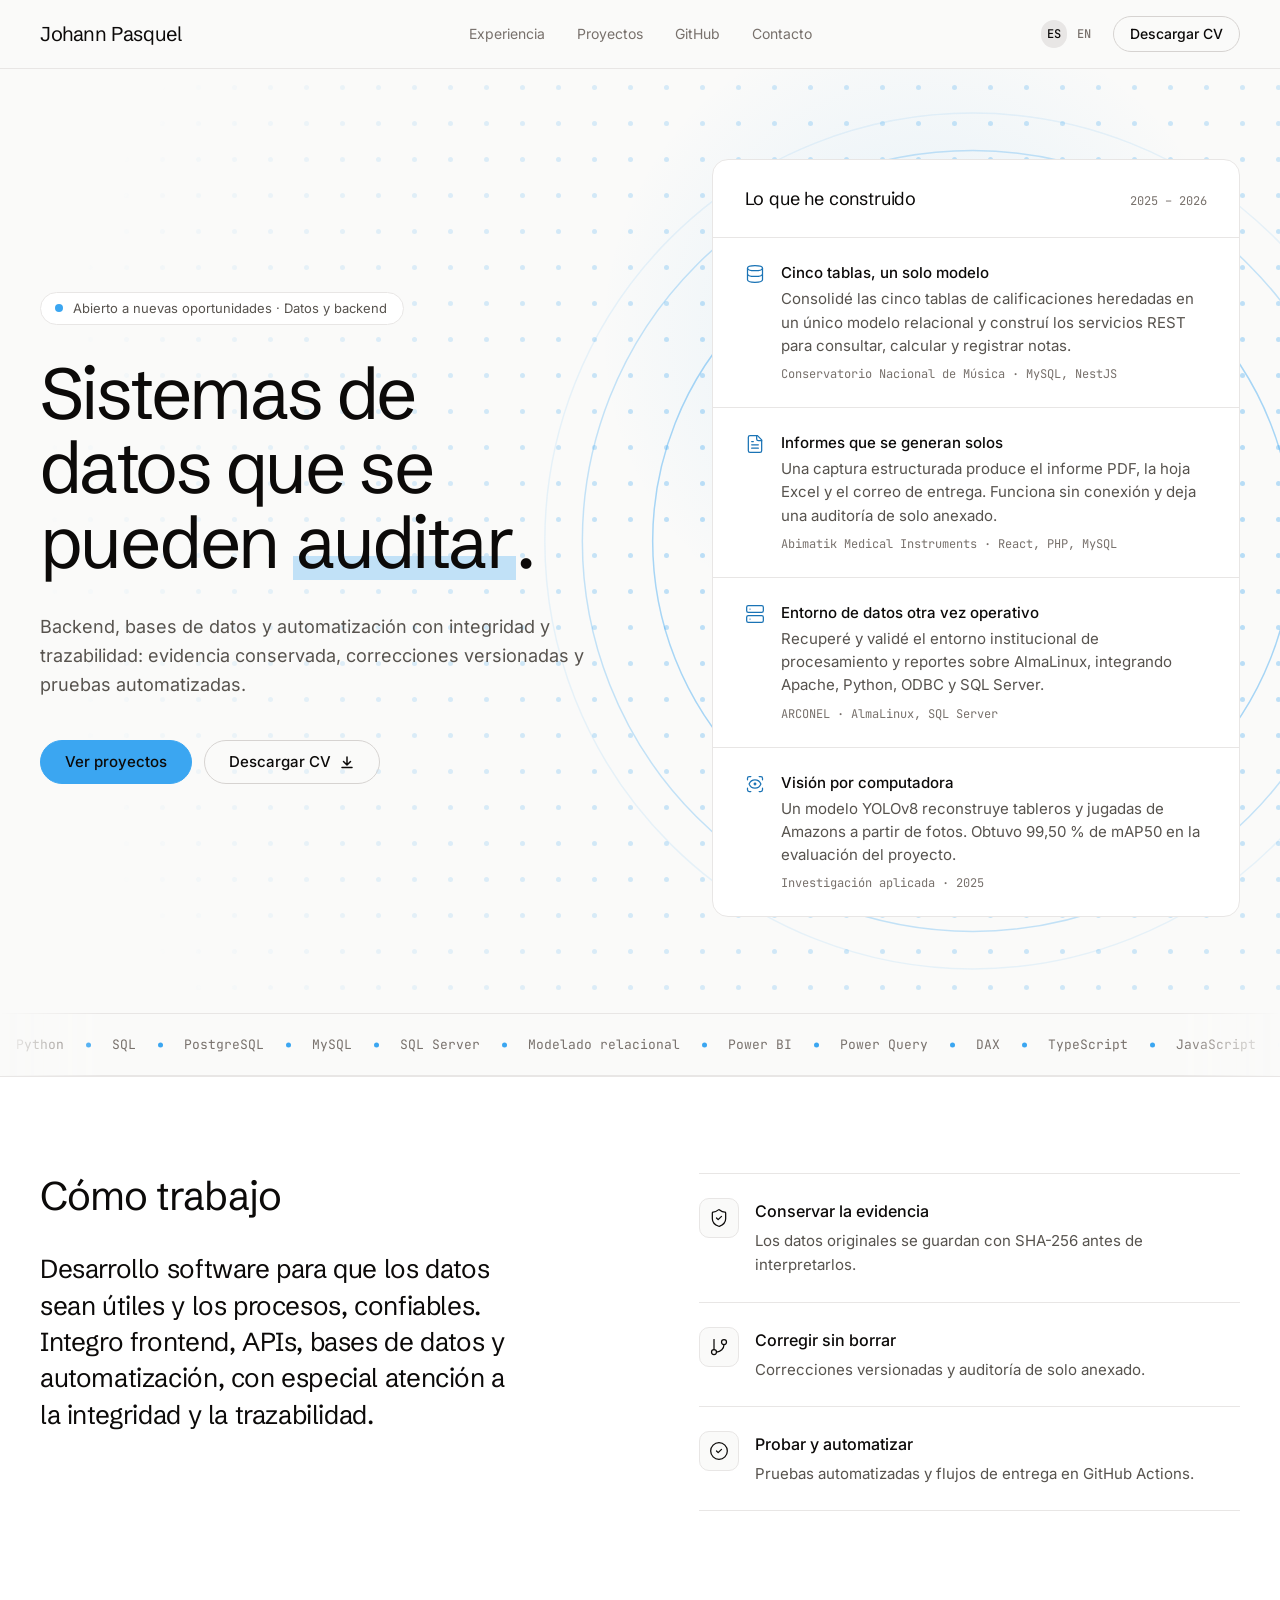
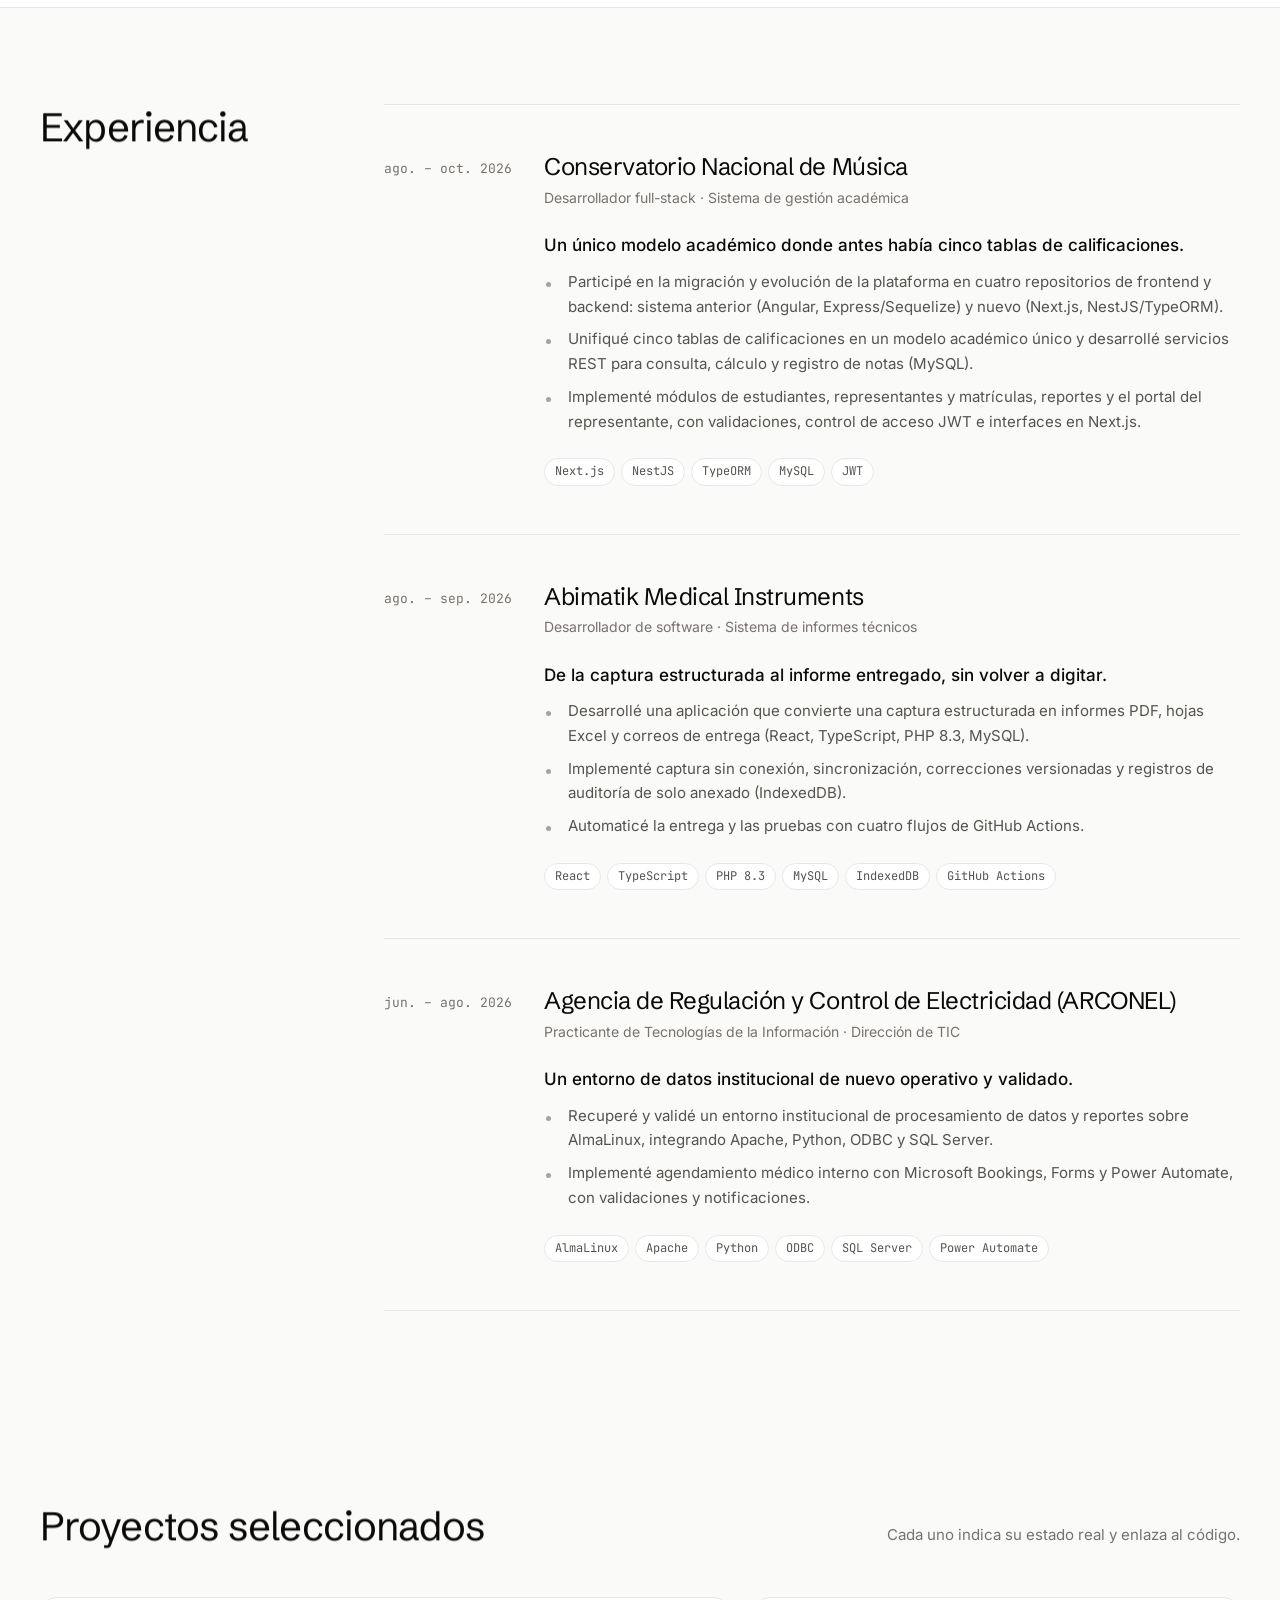
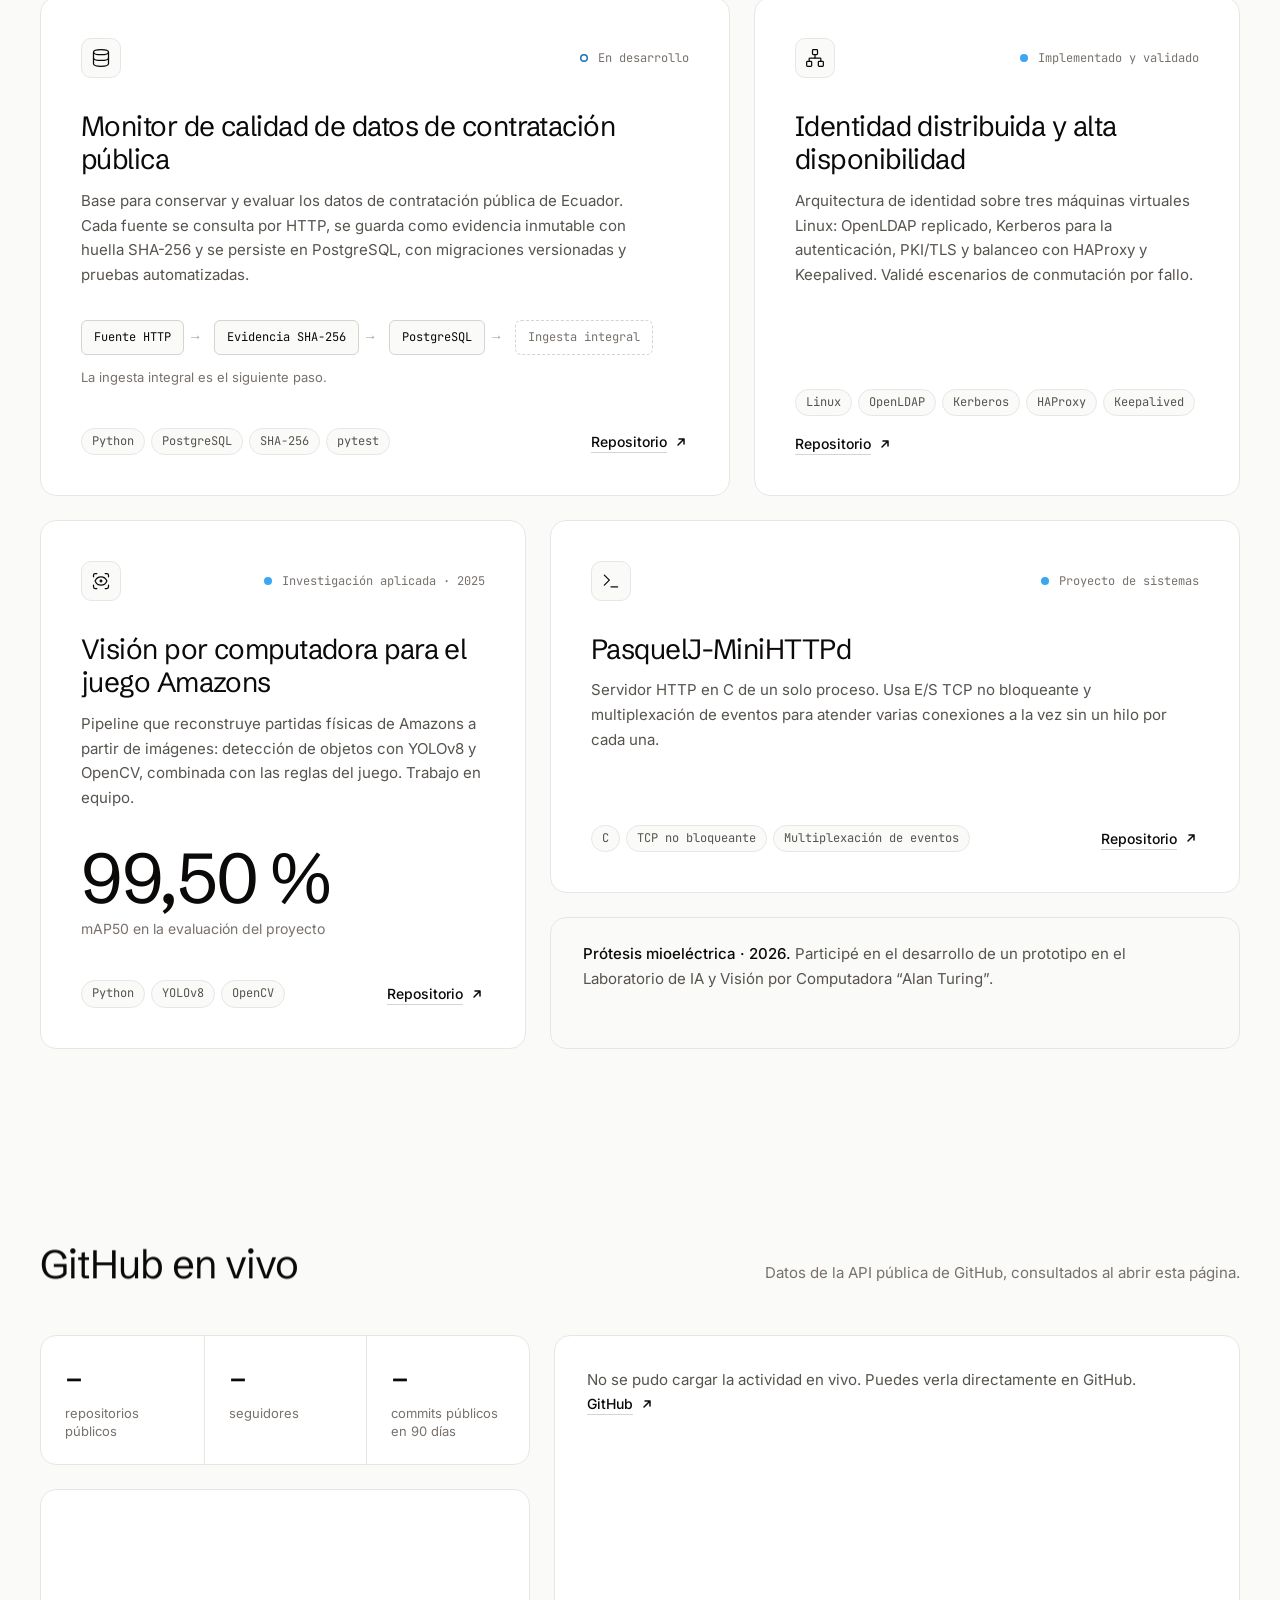
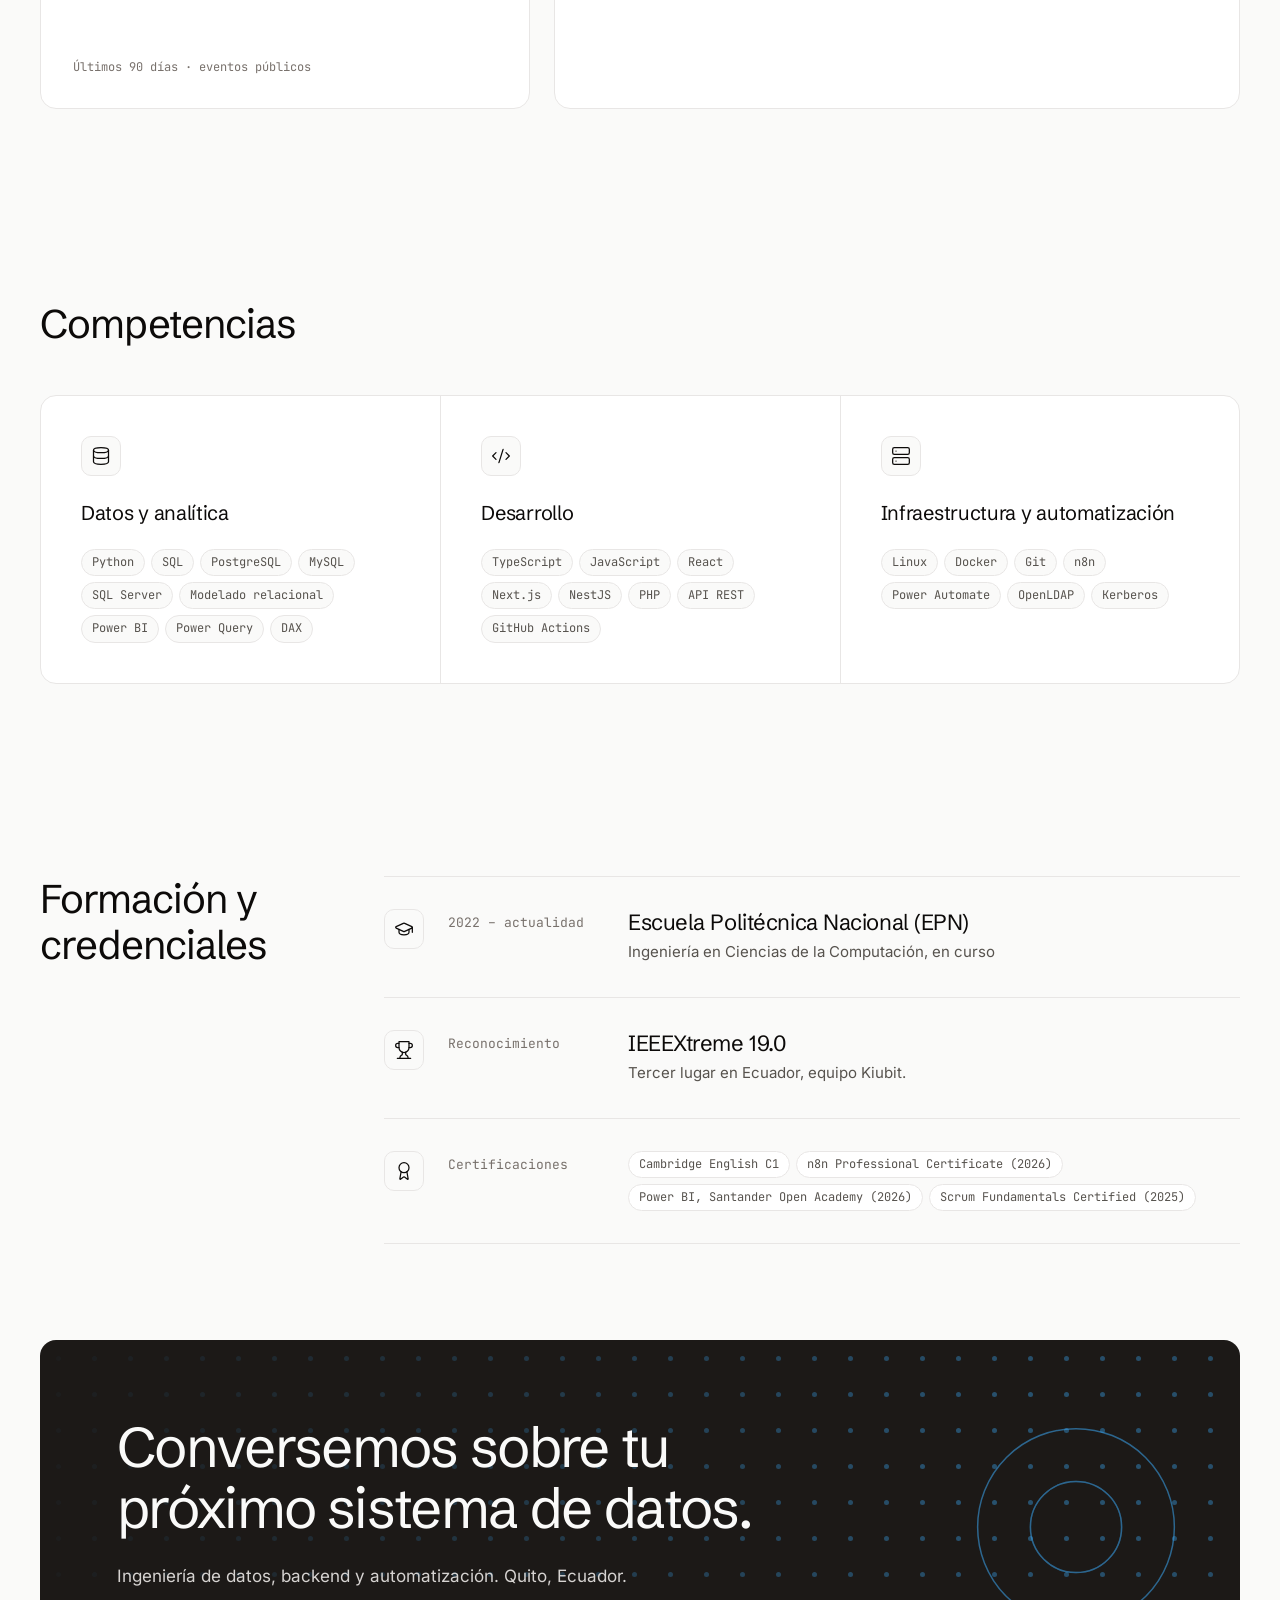
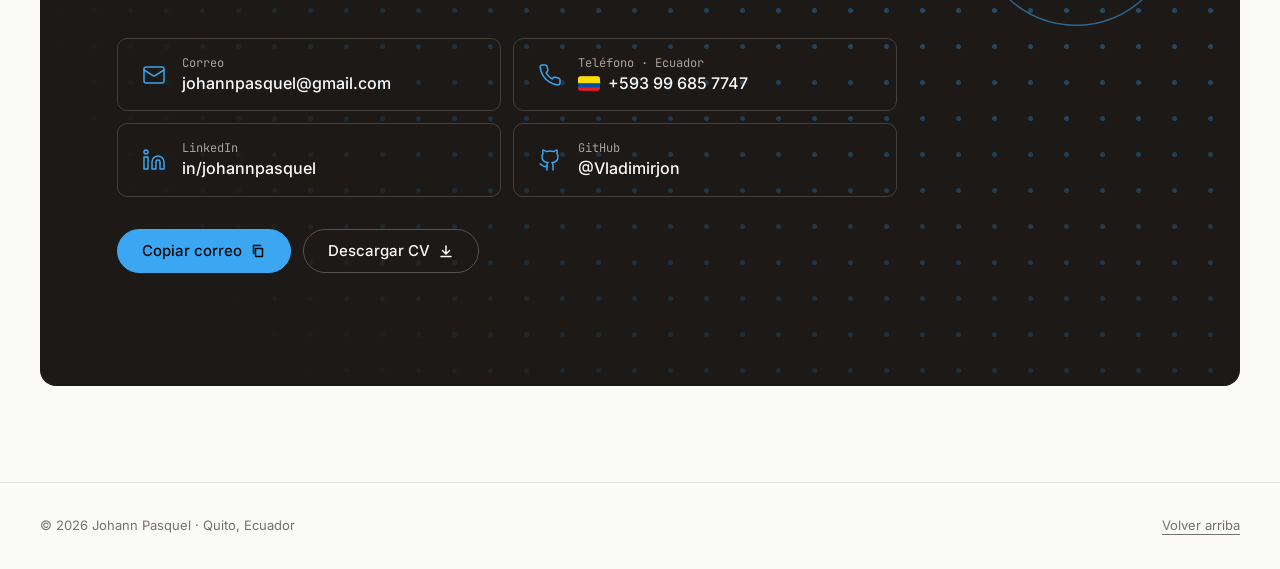
==== commit 6d3b53ca: "fix: versionar CSS y JS por contenido y fijar tamaños de SVG Un navegador con styles.css en caché mo" ====
--- a/index.html
+++ b/index.html
@@ -20,7 +20,7 @@
   <link rel="icon" href="assets/img/favicon.svg" type="image/svg+xml">
   <link rel="preload" href="assets/fonts/schibsted-grotesk-latin-wght-normal.woff2" as="font" type="font/woff2" crossorigin>
   <link rel="preload" href="assets/fonts/inter-latin-wght-normal.woff2" as="font" type="font/woff2" crossorigin>
-  <link rel="stylesheet" href="assets/css/styles.css">
+  <link rel="stylesheet" href="assets/css/styles.css?v=432adcb7">
   <script>document.documentElement.classList.add('js')</script>
   <script type="application/ld+json">{"@context": "https://schema.org", "@type": "Person", "name": "Johann Pasquel", "jobTitle": "Desarrollador de software y soluciones de datos", "url": "https://vladimirjon.github.io/JohannPasquel_PersonalWebsite/", "email": "mailto:johannpasquel@gmail.com", "telephone": "+593996857747", "address": {"@type": "PostalAddress", "addressLocality": "Quito", "addressCountry": "EC"}, "alumniOf": {"@type": "CollegeOrUniversity", "name": "Escuela Politécnica Nacional"}, "sameAs": ["https://www.linkedin.com/in/johannpasquel", "https://github.com/Vladimirjon"], "knowsLanguage": ["es", "en"]}</script>
 </head>
@@ -42,7 +42,7 @@
   </header>
   <main id="main">
     <section class="hero" aria-labelledby="hero-title">
-      <svg class="rings" viewBox="0 0 1000 1000" aria-hidden="true" focusable="false"><circle cx="500" cy="500" r="80"/><circle cx="500" cy="500" r="170"/><circle cx="500" cy="500" r="260"/><circle cx="500" cy="500" r="350"/><circle cx="500" cy="500" r="440"/></svg>
+      <svg class="rings" viewBox="0 0 1000 1000" fill="none" stroke="#3ba6f1" aria-hidden="true" focusable="false"><circle cx="500" cy="500" r="80"/><circle cx="500" cy="500" r="170"/><circle cx="500" cy="500" r="260"/><circle cx="500" cy="500" r="350"/><circle cx="500" cy="500" r="440"/></svg>
       <div class="dotgrid" data-dotgrid aria-hidden="true"></div>
       <div class="wrap hero-grid">
         <div class="hero-copy">
@@ -51,7 +51,7 @@
           <p class="hero-lead">Backend, bases de datos y automatización con integridad y trazabilidad: evidencia conservada, correcciones versionadas y pruebas automatizadas.</p>
           <div class="actions">
             <a class="button primary" href="#projects">Ver proyectos</a>
-            <a class="button" href="assets/Pasquel_Johann_CV.pdf" download>Descargar CV<svg class="icon" viewBox="0 0 16 16" aria-hidden="true"><path d="M8 3v8m0 0L4.5 7.5M8 11l3.5-3.5M3 13.5h10" fill="none" stroke="currentColor" stroke-width="1.5" stroke-linecap="round" stroke-linejoin="round"/></svg></a>
+            <a class="button" href="assets/Pasquel_Johann_CV.pdf" download>Descargar CV<svg class="icon" width="16" height="16" viewBox="0 0 16 16" aria-hidden="true"><path d="M8 3v8m0 0L4.5 7.5M8 11l3.5-3.5M3 13.5h10" fill="none" stroke="currentColor" stroke-width="1.5" stroke-linecap="round" stroke-linejoin="round"/></svg></a>
           </div>
         </div>
         <aside class="ledger" aria-labelledby="ledger-title">
@@ -59,7 +59,7 @@
             <h2 id="ledger-title">Lo que he construido</h2>
             <span class="meta">2025 – 2026</span>
           </header>
-          <ul><li class="s"><svg class="glyph" viewBox="0 0 24 24" aria-hidden="true" focusable="false" fill="none" stroke="currentColor" stroke-width="1.5" stroke-linecap="round" stroke-linejoin="round"><ellipse cx="12" cy="5" rx="9" ry="3"/><path d="M3 5V19A9 3 0 0 0 21 19V5"/><path d="M3 12A9 3 0 0 0 21 12"/></svg><div><h3>Cinco tablas, un solo modelo</h3><p>Consolidé las cinco tablas de calificaciones heredadas en un único modelo relacional y construí los servicios REST para consultar, calcular y registrar notas.</p><span class="meta">Conservatorio Nacional de Música · MySQL, NestJS</span></div></li><li class="s"><svg class="glyph" viewBox="0 0 24 24" aria-hidden="true" focusable="false" fill="none" stroke="currentColor" stroke-width="1.5" stroke-linecap="round" stroke-linejoin="round"><path d="M15 2H6a2 2 0 0 0-2 2v16a2 2 0 0 0 2 2h12a2 2 0 0 0 2-2V7Z"/><path d="M14 2v4a2 2 0 0 0 2 2h4"/><path d="M16 13H8"/><path d="M16 17H8"/><path d="M10 9H8"/></svg><div><h3>Informes que se generan solos</h3><p>Una captura estructurada produce el informe PDF, la hoja Excel y el correo de entrega. Funciona sin conexión y deja una auditoría de solo anexado.</p><span class="meta">Abimatik Medical Instruments · React, PHP, MySQL</span></div></li><li class="s"><svg class="glyph" viewBox="0 0 24 24" aria-hidden="true" focusable="false" fill="none" stroke="currentColor" stroke-width="1.5" stroke-linecap="round" stroke-linejoin="round"><rect width="20" height="8" x="2" y="2" rx="2"/><rect width="20" height="8" x="2" y="14" rx="2"/><line x1="6" x2="6.01" y1="6" y2="6"/><line x1="6" x2="6.01" y1="18" y2="18"/></svg><div><h3>Entorno de datos otra vez operativo</h3><p>Recuperé y validé el entorno institucional de procesamiento y reportes sobre AlmaLinux, integrando Apache, Python, ODBC y SQL Server.</p><span class="meta">ARCONEL · AlmaLinux, SQL Server</span></div></li><li class="s"><svg class="glyph" viewBox="0 0 24 24" aria-hidden="true" focusable="false" fill="none" stroke="currentColor" stroke-width="1.5" stroke-linecap="round" stroke-linejoin="round"><path d="M3 7V5a2 2 0 0 1 2-2h2"/><path d="M17 3h2a2 2 0 0 1 2 2v2"/><path d="M21 17v2a2 2 0 0 1-2 2h-2"/><path d="M7 21H5a2 2 0 0 1-2-2v-2"/><circle cx="12" cy="12" r="1"/><path d="M18.944 12.33a1 1 0 0 0 0-.66 7.5 7.5 0 0 0-13.888 0 1 1 0 0 0 0 .66 7.5 7.5 0 0 0 13.888 0"/></svg><div><h3>Visión por computadora</h3><p>Un modelo YOLOv8 reconstruye tableros y jugadas de Amazons a partir de fotos. Obtuvo 99,50 % de mAP50 en la evaluación del proyecto.</p><span class="meta">Investigación aplicada · 2025</span></div></li></ul>
+          <ul><li class="s"><svg class="glyph" width="20" height="20" viewBox="0 0 24 24" aria-hidden="true" focusable="false" fill="none" stroke="currentColor" stroke-width="1.5" stroke-linecap="round" stroke-linejoin="round"><ellipse cx="12" cy="5" rx="9" ry="3"/><path d="M3 5V19A9 3 0 0 0 21 19V5"/><path d="M3 12A9 3 0 0 0 21 12"/></svg><div><h3>Cinco tablas, un solo modelo</h3><p>Consolidé las cinco tablas de calificaciones heredadas en un único modelo relacional y construí los servicios REST para consultar, calcular y registrar notas.</p><span class="meta">Conservatorio Nacional de Música · MySQL, NestJS</span></div></li><li class="s"><svg class="glyph" width="20" height="20" viewBox="0 0 24 24" aria-hidden="true" focusable="false" fill="none" stroke="currentColor" stroke-width="1.5" stroke-linecap="round" stroke-linejoin="round"><path d="M15 2H6a2 2 0 0 0-2 2v16a2 2 0 0 0 2 2h12a2 2 0 0 0 2-2V7Z"/><path d="M14 2v4a2 2 0 0 0 2 2h4"/><path d="M16 13H8"/><path d="M16 17H8"/><path d="M10 9H8"/></svg><div><h3>Informes que se generan solos</h3><p>Una captura estructurada produce el informe PDF, la hoja Excel y el correo de entrega. Funciona sin conexión y deja una auditoría de solo anexado.</p><span class="meta">Abimatik Medical Instruments · React, PHP, MySQL</span></div></li><li class="s"><svg class="glyph" width="20" height="20" viewBox="0 0 24 24" aria-hidden="true" focusable="false" fill="none" stroke="currentColor" stroke-width="1.5" stroke-linecap="round" stroke-linejoin="round"><rect width="20" height="8" x="2" y="2" rx="2"/><rect width="20" height="8" x="2" y="14" rx="2"/><line x1="6" x2="6.01" y1="6" y2="6"/><line x1="6" x2="6.01" y1="18" y2="18"/></svg><div><h3>Entorno de datos otra vez operativo</h3><p>Recuperé y validé el entorno institucional de procesamiento y reportes sobre AlmaLinux, integrando Apache, Python, ODBC y SQL Server.</p><span class="meta">ARCONEL · AlmaLinux, SQL Server</span></div></li><li class="s"><svg class="glyph" width="20" height="20" viewBox="0 0 24 24" aria-hidden="true" focusable="false" fill="none" stroke="currentColor" stroke-width="1.5" stroke-linecap="round" stroke-linejoin="round"><path d="M3 7V5a2 2 0 0 1 2-2h2"/><path d="M17 3h2a2 2 0 0 1 2 2v2"/><path d="M21 17v2a2 2 0 0 1-2 2h-2"/><path d="M7 21H5a2 2 0 0 1-2-2v-2"/><circle cx="12" cy="12" r="1"/><path d="M18.944 12.33a1 1 0 0 0 0-.66 7.5 7.5 0 0 0-13.888 0 1 1 0 0 0 0 .66 7.5 7.5 0 0 0 13.888 0"/></svg><div><h3>Visión por computadora</h3><p>Un modelo YOLOv8 reconstruye tableros y jugadas de Amazons a partir de fotos. Obtuvo 99,50 % de mAP50 en la evaluación del proyecto.</p><span class="meta">Investigación aplicada · 2025</span></div></li></ul>
         </aside>
       </div>
     </section>
@@ -72,7 +72,7 @@
           <h2 id="profile-title" class="section-title">Cómo trabajo</h2>
           <p class="statement">Desarrollo software para que los datos sean útiles y los procesos, confiables. Integro frontend, APIs, bases de datos y automatización, con especial atención a la integridad y la trazabilidad.</p>
         </div>
-        <dl class="principles stagger"><div class="s"><span class="icon-box"><svg class="glyph" viewBox="0 0 24 24" aria-hidden="true" focusable="false" fill="none" stroke="currentColor" stroke-width="1.5" stroke-linecap="round" stroke-linejoin="round"><path d="M20 13c0 5-3.5 7.5-7.66 8.95a1 1 0 0 1-.67-.01C7.5 20.5 4 18 4 13V6a1 1 0 0 1 1-1c2 0 4.5-1.2 6.24-2.72a1.17 1.17 0 0 1 1.52 0C14.51 3.81 17 5 19 5a1 1 0 0 1 1 1z"/><path d="m9 12 2 2 4-4"/></svg></span><dt>Conservar la evidencia</dt><dd>Los datos originales se guardan con SHA-256 antes de interpretarlos.</dd></div><div class="s"><span class="icon-box"><svg class="glyph" viewBox="0 0 24 24" aria-hidden="true" focusable="false" fill="none" stroke="currentColor" stroke-width="1.5" stroke-linecap="round" stroke-linejoin="round"><line x1="6" x2="6" y1="3" y2="15"/><circle cx="18" cy="6" r="3"/><circle cx="6" cy="18" r="3"/><path d="M18 9a9 9 0 0 1-9 9"/></svg></span><dt>Corregir sin borrar</dt><dd>Correcciones versionadas y auditoría de solo anexado.</dd></div><div class="s"><span class="icon-box"><svg class="glyph" viewBox="0 0 24 24" aria-hidden="true" focusable="false" fill="none" stroke="currentColor" stroke-width="1.5" stroke-linecap="round" stroke-linejoin="round"><circle cx="12" cy="12" r="10"/><path d="m9 12 2 2 4-4"/></svg></span><dt>Probar y automatizar</dt><dd>Pruebas automatizadas y flujos de entrega en GitHub Actions.</dd></div></dl>
+        <dl class="principles stagger"><div class="s"><span class="icon-box"><svg class="glyph" width="20" height="20" viewBox="0 0 24 24" aria-hidden="true" focusable="false" fill="none" stroke="currentColor" stroke-width="1.5" stroke-linecap="round" stroke-linejoin="round"><path d="M20 13c0 5-3.5 7.5-7.66 8.95a1 1 0 0 1-.67-.01C7.5 20.5 4 18 4 13V6a1 1 0 0 1 1-1c2 0 4.5-1.2 6.24-2.72a1.17 1.17 0 0 1 1.52 0C14.51 3.81 17 5 19 5a1 1 0 0 1 1 1z"/><path d="m9 12 2 2 4-4"/></svg></span><dt>Conservar la evidencia</dt><dd>Los datos originales se guardan con SHA-256 antes de interpretarlos.</dd></div><div class="s"><span class="icon-box"><svg class="glyph" width="20" height="20" viewBox="0 0 24 24" aria-hidden="true" focusable="false" fill="none" stroke="currentColor" stroke-width="1.5" stroke-linecap="round" stroke-linejoin="round"><line x1="6" x2="6" y1="3" y2="15"/><circle cx="18" cy="6" r="3"/><circle cx="6" cy="18" r="3"/><path d="M18 9a9 9 0 0 1-9 9"/></svg></span><dt>Corregir sin borrar</dt><dd>Correcciones versionadas y auditoría de solo anexado.</dd></div><div class="s"><span class="icon-box"><svg class="glyph" width="20" height="20" viewBox="0 0 24 24" aria-hidden="true" focusable="false" fill="none" stroke="currentColor" stroke-width="1.5" stroke-linecap="round" stroke-linejoin="round"><circle cx="12" cy="12" r="10"/><path d="m9 12 2 2 4-4"/></svg></span><dt>Probar y automatizar</dt><dd>Pruebas automatizadas y flujos de entrega en GitHub Actions.</dd></div></dl>
       </div>
     </section>
     <section class="section" id="experience" aria-labelledby="experience-title">
@@ -119,43 +119,43 @@
         </div>
         <div class="project-grid stagger">
         <article class="project s is-featured">
-          <div class="project-top"><span class="icon-box"><svg class="glyph" viewBox="0 0 24 24" aria-hidden="true" focusable="false" fill="none" stroke="currentColor" stroke-width="1.5" stroke-linecap="round" stroke-linejoin="round"><ellipse cx="12" cy="5" rx="9" ry="3"/><path d="M3 5V19A9 3 0 0 0 21 19V5"/><path d="M3 12A9 3 0 0 0 21 12"/></svg></span><p class="status" data-state="open"><span class="dot" aria-hidden="true"></span>En desarrollo</p></div>
+          <div class="project-top"><span class="icon-box"><svg class="glyph" width="20" height="20" viewBox="0 0 24 24" aria-hidden="true" focusable="false" fill="none" stroke="currentColor" stroke-width="1.5" stroke-linecap="round" stroke-linejoin="round"><ellipse cx="12" cy="5" rx="9" ry="3"/><path d="M3 5V19A9 3 0 0 0 21 19V5"/><path d="M3 12A9 3 0 0 0 21 12"/></svg></span><p class="status" data-state="open"><span class="dot" aria-hidden="true"></span>En desarrollo</p></div>
           <h3>Monitor de calidad de datos de contratación pública</h3>
           <p class="project-text">Base para conservar y evaluar los datos de contratación pública de Ecuador. Cada fuente se consulta por HTTP, se guarda como evidencia inmutable con huella SHA-256 y se persiste en PostgreSQL, con migraciones versionadas y pruebas automatizadas.</p>
           <ol class="pipeline" aria-label="Flujo del proyecto"><li data-step="done">Fuente HTTP</li><li data-step="done">Evidencia SHA-256</li><li data-step="done">PostgreSQL</li><li data-step="pending">Ingesta integral<span class="sr-only"> (pendiente)</span></li></ol><p class="note">La ingesta integral es el siguiente paso.</p>
           <div class="project-foot">
             <ul class="chips"><li>Python</li><li>PostgreSQL</li><li>SHA-256</li><li>pytest</li></ul>
-            <a class="link" href="https://github.com/Vladimirjon/ec-public-procurement-quality-monitor" target="_blank" rel="noopener">Repositorio<svg class="icon" viewBox="0 0 16 16" aria-hidden="true"><path d="M5 11 11 5M6 5h5v5" fill="none" stroke="currentColor" stroke-width="1.5" stroke-linecap="round" stroke-linejoin="round"/></svg><span class="sr-only"> (se abre en una pestaña nueva)</span></a>
+            <a class="link" href="https://github.com/Vladimirjon/ec-public-procurement-quality-monitor" target="_blank" rel="noopener">Repositorio<svg class="icon" width="16" height="16" viewBox="0 0 16 16" aria-hidden="true"><path d="M5 11 11 5M6 5h5v5" fill="none" stroke="currentColor" stroke-width="1.5" stroke-linecap="round" stroke-linejoin="round"/></svg><span class="sr-only"> (se abre en una pestaña nueva)</span></a>
           </div>
         </article>
         <article class="project s is-plain">
-          <div class="project-top"><span class="icon-box"><svg class="glyph" viewBox="0 0 24 24" aria-hidden="true" focusable="false" fill="none" stroke="currentColor" stroke-width="1.5" stroke-linecap="round" stroke-linejoin="round"><rect x="16" y="16" width="6" height="6" rx="1"/><rect x="2" y="16" width="6" height="6" rx="1"/><rect x="9" y="2" width="6" height="6" rx="1"/><path d="M5 16v-3a1 1 0 0 1 1-1h12a1 1 0 0 1 1 1v3"/><path d="M12 12V8"/></svg></span><p class="status" data-state="done"><span class="dot" aria-hidden="true"></span>Implementado y validado</p></div>
+          <div class="project-top"><span class="icon-box"><svg class="glyph" width="20" height="20" viewBox="0 0 24 24" aria-hidden="true" focusable="false" fill="none" stroke="currentColor" stroke-width="1.5" stroke-linecap="round" stroke-linejoin="round"><rect x="16" y="16" width="6" height="6" rx="1"/><rect x="2" y="16" width="6" height="6" rx="1"/><rect x="9" y="2" width="6" height="6" rx="1"/><path d="M5 16v-3a1 1 0 0 1 1-1h12a1 1 0 0 1 1 1v3"/><path d="M12 12V8"/></svg></span><p class="status" data-state="done"><span class="dot" aria-hidden="true"></span>Implementado y validado</p></div>
           <h3>Identidad distribuida y alta disponibilidad</h3>
           <p class="project-text">Arquitectura de identidad sobre tres máquinas virtuales Linux: OpenLDAP replicado, Kerberos para la autenticación, PKI/TLS y balanceo con HAProxy y Keepalived. Validé escenarios de conmutación por fallo.</p>
           
           <div class="project-foot">
             <ul class="chips"><li>Linux</li><li>OpenLDAP</li><li>Kerberos</li><li>HAProxy</li><li>Keepalived</li></ul>
-            <a class="link" href="https://github.com/Vladimirjon/PasquelJ-MiniIdM" target="_blank" rel="noopener">Repositorio<svg class="icon" viewBox="0 0 16 16" aria-hidden="true"><path d="M5 11 11 5M6 5h5v5" fill="none" stroke="currentColor" stroke-width="1.5" stroke-linecap="round" stroke-linejoin="round"/></svg><span class="sr-only"> (se abre en una pestaña nueva)</span></a>
+            <a class="link" href="https://github.com/Vladimirjon/PasquelJ-MiniIdM" target="_blank" rel="noopener">Repositorio<svg class="icon" width="16" height="16" viewBox="0 0 16 16" aria-hidden="true"><path d="M5 11 11 5M6 5h5v5" fill="none" stroke="currentColor" stroke-width="1.5" stroke-linecap="round" stroke-linejoin="round"/></svg><span class="sr-only"> (se abre en una pestaña nueva)</span></a>
           </div>
         </article>
         <article class="project s is-metric">
-          <div class="project-top"><span class="icon-box"><svg class="glyph" viewBox="0 0 24 24" aria-hidden="true" focusable="false" fill="none" stroke="currentColor" stroke-width="1.5" stroke-linecap="round" stroke-linejoin="round"><path d="M3 7V5a2 2 0 0 1 2-2h2"/><path d="M17 3h2a2 2 0 0 1 2 2v2"/><path d="M21 17v2a2 2 0 0 1-2 2h-2"/><path d="M7 21H5a2 2 0 0 1-2-2v-2"/><circle cx="12" cy="12" r="1"/><path d="M18.944 12.33a1 1 0 0 0 0-.66 7.5 7.5 0 0 0-13.888 0 1 1 0 0 0 0 .66 7.5 7.5 0 0 0 13.888 0"/></svg></span><p class="status" data-state="done"><span class="dot" aria-hidden="true"></span>Investigación aplicada · 2025</p></div>
+          <div class="project-top"><span class="icon-box"><svg class="glyph" width="20" height="20" viewBox="0 0 24 24" aria-hidden="true" focusable="false" fill="none" stroke="currentColor" stroke-width="1.5" stroke-linecap="round" stroke-linejoin="round"><path d="M3 7V5a2 2 0 0 1 2-2h2"/><path d="M17 3h2a2 2 0 0 1 2 2v2"/><path d="M21 17v2a2 2 0 0 1-2 2h-2"/><path d="M7 21H5a2 2 0 0 1-2-2v-2"/><circle cx="12" cy="12" r="1"/><path d="M18.944 12.33a1 1 0 0 0 0-.66 7.5 7.5 0 0 0-13.888 0 1 1 0 0 0 0 .66 7.5 7.5 0 0 0 13.888 0"/></svg></span><p class="status" data-state="done"><span class="dot" aria-hidden="true"></span>Investigación aplicada · 2025</p></div>
           <h3>Visión por computadora para el juego Amazons</h3>
           <p class="project-text">Pipeline que reconstruye partidas físicas de Amazons a partir de imágenes: detección de objetos con YOLOv8 y OpenCV, combinada con las reglas del juego. Trabajo en equipo.</p>
           <p class="metric"><span class="metric-value" data-count="99.5" data-decimals="2" data-sep="," data-suffix=" %">99,50 %</span><span class="metric-label">mAP50 en la evaluación del proyecto</span></p>
           <div class="project-foot">
             <ul class="chips"><li>Python</li><li>YOLOv8</li><li>OpenCV</li></ul>
-            <a class="link" href="https://github.com/Vladimirjon/Captura_automatica_de_posiciones_con_AI_Vision" target="_blank" rel="noopener">Repositorio<svg class="icon" viewBox="0 0 16 16" aria-hidden="true"><path d="M5 11 11 5M6 5h5v5" fill="none" stroke="currentColor" stroke-width="1.5" stroke-linecap="round" stroke-linejoin="round"/></svg><span class="sr-only"> (se abre en una pestaña nueva)</span></a>
+            <a class="link" href="https://github.com/Vladimirjon/Captura_automatica_de_posiciones_con_AI_Vision" target="_blank" rel="noopener">Repositorio<svg class="icon" width="16" height="16" viewBox="0 0 16 16" aria-hidden="true"><path d="M5 11 11 5M6 5h5v5" fill="none" stroke="currentColor" stroke-width="1.5" stroke-linecap="round" stroke-linejoin="round"/></svg><span class="sr-only"> (se abre en una pestaña nueva)</span></a>
           </div>
         </article>
         <article class="project s is-plain">
-          <div class="project-top"><span class="icon-box"><svg class="glyph" viewBox="0 0 24 24" aria-hidden="true" focusable="false" fill="none" stroke="currentColor" stroke-width="1.5" stroke-linecap="round" stroke-linejoin="round"><polyline points="4 17 10 11 4 5"/><line x1="12" x2="20" y1="19" y2="19"/></svg></span><p class="status" data-state="done"><span class="dot" aria-hidden="true"></span>Proyecto de sistemas</p></div>
+          <div class="project-top"><span class="icon-box"><svg class="glyph" width="20" height="20" viewBox="0 0 24 24" aria-hidden="true" focusable="false" fill="none" stroke="currentColor" stroke-width="1.5" stroke-linecap="round" stroke-linejoin="round"><polyline points="4 17 10 11 4 5"/><line x1="12" x2="20" y1="19" y2="19"/></svg></span><p class="status" data-state="done"><span class="dot" aria-hidden="true"></span>Proyecto de sistemas</p></div>
           <h3>PasquelJ-MiniHTTPd</h3>
           <p class="project-text">Servidor HTTP en C de un solo proceso. Usa E/S TCP no bloqueante y multiplexación de eventos para atender varias conexiones a la vez sin un hilo por cada una.</p>
           
           <div class="project-foot">
             <ul class="chips"><li>C</li><li>TCP no bloqueante</li><li>Multiplexación de eventos</li></ul>
-            <a class="link" href="https://github.com/Vladimirjon/PasquelJ-MiniHTTPd" target="_blank" rel="noopener">Repositorio<svg class="icon" viewBox="0 0 16 16" aria-hidden="true"><path d="M5 11 11 5M6 5h5v5" fill="none" stroke="currentColor" stroke-width="1.5" stroke-linecap="round" stroke-linejoin="round"/></svg><span class="sr-only"> (se abre en una pestaña nueva)</span></a>
+            <a class="link" href="https://github.com/Vladimirjon/PasquelJ-MiniHTTPd" target="_blank" rel="noopener">Repositorio<svg class="icon" width="16" height="16" viewBox="0 0 16 16" aria-hidden="true"><path d="M5 11 11 5M6 5h5v5" fill="none" stroke="currentColor" stroke-width="1.5" stroke-linecap="round" stroke-linejoin="round"/></svg><span class="sr-only"> (se abre en una pestaña nueva)</span></a>
           </div>
         </article>
         <p class="research s"><strong>Prótesis mioeléctrica · 2026.</strong> Participé en el desarrollo de un prototipo en el Laboratorio de IA y Visión por Computadora “Alan Turing”.</p>
@@ -182,7 +182,7 @@
           </div>
           <div class="gh-main s">
             <ul class="gh-repos"><li class="skeleton-row"><span></span><span></span></li><li class="skeleton-row"><span></span><span></span></li><li class="skeleton-row"><span></span><span></span></li><li class="skeleton-row"><span></span><span></span></li></ul>
-            <p class="gh-error" hidden>No se pudo cargar la actividad en vivo. Puedes verla directamente en GitHub. <a class="link" href="https://github.com/Vladimirjon" target="_blank" rel="noopener">GitHub<svg class="icon" viewBox="0 0 16 16" aria-hidden="true"><path d="M5 11 11 5M6 5h5v5" fill="none" stroke="currentColor" stroke-width="1.5" stroke-linecap="round" stroke-linejoin="round"/></svg><span class="sr-only"> (se abre en una pestaña nueva)</span></a></p>
+            <p class="gh-error" hidden>No se pudo cargar la actividad en vivo. Puedes verla directamente en GitHub. <a class="link" href="https://github.com/Vladimirjon" target="_blank" rel="noopener">GitHub<svg class="icon" width="16" height="16" viewBox="0 0 16 16" aria-hidden="true"><path d="M5 11 11 5M6 5h5v5" fill="none" stroke="currentColor" stroke-width="1.5" stroke-linecap="round" stroke-linejoin="round"/></svg><span class="sr-only"> (se abre en una pestaña nueva)</span></a></p>
           </div>
         </div>
       </div>
@@ -190,7 +190,7 @@
     <section class="section" id="skills" aria-labelledby="skills-title">
       <div class="wrap">
         <h2 id="skills-title" class="section-title">Competencias</h2>
-        <dl class="skills stagger"><div class="s"><span class="icon-box"><svg class="glyph" viewBox="0 0 24 24" aria-hidden="true" focusable="false" fill="none" stroke="currentColor" stroke-width="1.5" stroke-linecap="round" stroke-linejoin="round"><ellipse cx="12" cy="5" rx="9" ry="3"/><path d="M3 5V19A9 3 0 0 0 21 19V5"/><path d="M3 12A9 3 0 0 0 21 12"/></svg></span><dt>Datos y analítica</dt><dd><ul class="chips"><li>Python</li><li>SQL</li><li>PostgreSQL</li><li>MySQL</li><li>SQL Server</li><li>Modelado relacional</li><li>Power BI</li><li>Power Query</li><li>DAX</li></ul></dd></div><div class="s"><span class="icon-box"><svg class="glyph" viewBox="0 0 24 24" aria-hidden="true" focusable="false" fill="none" stroke="currentColor" stroke-width="1.5" stroke-linecap="round" stroke-linejoin="round"><path d="m18 16 4-4-4-4"/><path d="m6 8-4 4 4 4"/><path d="m14.5 4-5 16"/></svg></span><dt>Desarrollo</dt><dd><ul class="chips"><li>TypeScript</li><li>JavaScript</li><li>React</li><li>Next.js</li><li>NestJS</li><li>PHP</li><li>API REST</li><li>GitHub Actions</li></ul></dd></div><div class="s"><span class="icon-box"><svg class="glyph" viewBox="0 0 24 24" aria-hidden="true" focusable="false" fill="none" stroke="currentColor" stroke-width="1.5" stroke-linecap="round" stroke-linejoin="round"><rect width="20" height="8" x="2" y="2" rx="2"/><rect width="20" height="8" x="2" y="14" rx="2"/><line x1="6" x2="6.01" y1="6" y2="6"/><line x1="6" x2="6.01" y1="18" y2="18"/></svg></span><dt>Infraestructura y automatización</dt><dd><ul class="chips"><li>Linux</li><li>Docker</li><li>Git</li><li>n8n</li><li>Power Automate</li><li>OpenLDAP</li><li>Kerberos</li></ul></dd></div></dl>
+        <dl class="skills stagger"><div class="s"><span class="icon-box"><svg class="glyph" width="20" height="20" viewBox="0 0 24 24" aria-hidden="true" focusable="false" fill="none" stroke="currentColor" stroke-width="1.5" stroke-linecap="round" stroke-linejoin="round"><ellipse cx="12" cy="5" rx="9" ry="3"/><path d="M3 5V19A9 3 0 0 0 21 19V5"/><path d="M3 12A9 3 0 0 0 21 12"/></svg></span><dt>Datos y analítica</dt><dd><ul class="chips"><li>Python</li><li>SQL</li><li>PostgreSQL</li><li>MySQL</li><li>SQL Server</li><li>Modelado relacional</li><li>Power BI</li><li>Power Query</li><li>DAX</li></ul></dd></div><div class="s"><span class="icon-box"><svg class="glyph" width="20" height="20" viewBox="0 0 24 24" aria-hidden="true" focusable="false" fill="none" stroke="currentColor" stroke-width="1.5" stroke-linecap="round" stroke-linejoin="round"><path d="m18 16 4-4-4-4"/><path d="m6 8-4 4 4 4"/><path d="m14.5 4-5 16"/></svg></span><dt>Desarrollo</dt><dd><ul class="chips"><li>TypeScript</li><li>JavaScript</li><li>React</li><li>Next.js</li><li>NestJS</li><li>PHP</li><li>API REST</li><li>GitHub Actions</li></ul></dd></div><div class="s"><span class="icon-box"><svg class="glyph" width="20" height="20" viewBox="0 0 24 24" aria-hidden="true" focusable="false" fill="none" stroke="currentColor" stroke-width="1.5" stroke-linecap="round" stroke-linejoin="round"><rect width="20" height="8" x="2" y="2" rx="2"/><rect width="20" height="8" x="2" y="14" rx="2"/><line x1="6" x2="6.01" y1="6" y2="6"/><line x1="6" x2="6.01" y1="18" y2="18"/></svg></span><dt>Infraestructura y automatización</dt><dd><ul class="chips"><li>Linux</li><li>Docker</li><li>Git</li><li>n8n</li><li>Power Automate</li><li>OpenLDAP</li><li>Kerberos</li></ul></dd></div></dl>
       </div>
     </section>
     <section class="section" id="education" aria-labelledby="education-title">
@@ -198,7 +198,7 @@
         <h2 id="education-title" class="section-title">Formación y credenciales</h2>
         <div class="edu stagger">
           <div class="edu-row s">
-            <span class="icon-box"><svg class="glyph" viewBox="0 0 24 24" aria-hidden="true" focusable="false" fill="none" stroke="currentColor" stroke-width="1.5" stroke-linecap="round" stroke-linejoin="round"><path d="M21.42 10.922a1 1 0 0 0-.019-1.838L12.83 5.18a2 2 0 0 0-1.66 0L2.6 9.08a1 1 0 0 0 0 1.832l8.57 3.908a2 2 0 0 0 1.66 0z"/><path d="M22 10v6"/><path d="M6 12.5V16a6 3 0 0 0 12 0v-3.5"/></svg></span>
+            <span class="icon-box"><svg class="glyph" width="20" height="20" viewBox="0 0 24 24" aria-hidden="true" focusable="false" fill="none" stroke="currentColor" stroke-width="1.5" stroke-linecap="round" stroke-linejoin="round"><path d="M21.42 10.922a1 1 0 0 0-.019-1.838L12.83 5.18a2 2 0 0 0-1.66 0L2.6 9.08a1 1 0 0 0 0 1.832l8.57 3.908a2 2 0 0 0 1.66 0z"/><path d="M22 10v6"/><path d="M6 12.5V16a6 3 0 0 0 12 0v-3.5"/></svg></span>
             <p class="edu-when">2022 – actualidad</p>
             <div>
               <h3>Escuela Politécnica Nacional (EPN)</h3>
@@ -206,7 +206,7 @@
             </div>
           </div>
           <div class="edu-row s">
-            <span class="icon-box"><svg class="glyph" viewBox="0 0 24 24" aria-hidden="true" focusable="false" fill="none" stroke="currentColor" stroke-width="1.5" stroke-linecap="round" stroke-linejoin="round"><path d="M6 9H4.5a2.5 2.5 0 0 1 0-5H6"/><path d="M18 9h1.5a2.5 2.5 0 0 0 0-5H18"/><path d="M4 22h16"/><path d="M10 14.66V17c0 .55-.47.98-.97 1.21C7.85 18.75 7 20.24 7 22"/><path d="M14 14.66V17c0 .55.47.98.97 1.21C16.15 18.75 17 20.24 17 22"/><path d="M18 2H6v7a6 6 0 0 0 12 0V2Z"/></svg></span>
+            <span class="icon-box"><svg class="glyph" width="20" height="20" viewBox="0 0 24 24" aria-hidden="true" focusable="false" fill="none" stroke="currentColor" stroke-width="1.5" stroke-linecap="round" stroke-linejoin="round"><path d="M6 9H4.5a2.5 2.5 0 0 1 0-5H6"/><path d="M18 9h1.5a2.5 2.5 0 0 0 0-5H18"/><path d="M4 22h16"/><path d="M10 14.66V17c0 .55-.47.98-.97 1.21C7.85 18.75 7 20.24 7 22"/><path d="M14 14.66V17c0 .55.47.98.97 1.21C16.15 18.75 17 20.24 17 22"/><path d="M18 2H6v7a6 6 0 0 0 12 0V2Z"/></svg></span>
             <p class="edu-when">Reconocimiento</p>
             <div>
               <h3>IEEEXtreme 19.0</h3>
@@ -214,7 +214,7 @@
             </div>
           </div>
           <div class="edu-row s">
-            <span class="icon-box"><svg class="glyph" viewBox="0 0 24 24" aria-hidden="true" focusable="false" fill="none" stroke="currentColor" stroke-width="1.5" stroke-linecap="round" stroke-linejoin="round"><path d="m15.477 12.89 1.515 8.526a.5.5 0 0 1-.81.47l-3.58-2.687a1 1 0 0 0-1.197 0l-3.586 2.686a.5.5 0 0 1-.81-.469l1.514-8.526"/><circle cx="12" cy="8" r="6"/></svg></span>
+            <span class="icon-box"><svg class="glyph" width="20" height="20" viewBox="0 0 24 24" aria-hidden="true" focusable="false" fill="none" stroke="currentColor" stroke-width="1.5" stroke-linecap="round" stroke-linejoin="round"><path d="m15.477 12.89 1.515 8.526a.5.5 0 0 1-.81.47l-3.58-2.687a1 1 0 0 0-1.197 0l-3.586 2.686a.5.5 0 0 1-.81-.469l1.514-8.526"/><circle cx="12" cy="8" r="6"/></svg></span>
             <p class="edu-when">Certificaciones</p>
             <div><ul class="chips"><li>Cambridge English C1</li><li>n8n Professional Certificate (2026)</li><li>Power BI, Santander Open Academy (2026)</li><li>Scrum Fundamentals Certified (2025)</li></ul></div>
           </div>
@@ -224,14 +224,14 @@
     <section class="section contact-section" id="contact" aria-labelledby="contact-title">
       <div class="wrap">
         <div class="contact">
-          <svg class="rings rings-dark" viewBox="0 0 1000 1000" aria-hidden="true" focusable="false"><circle cx="500" cy="500" r="80"/><circle cx="500" cy="500" r="170"/><circle cx="500" cy="500" r="260"/><circle cx="500" cy="500" r="350"/><circle cx="500" cy="500" r="440"/></svg>
+          <svg class="rings rings-dark" viewBox="0 0 1000 1000" fill="none" stroke="#3ba6f1" aria-hidden="true" focusable="false"><circle cx="500" cy="500" r="80"/><circle cx="500" cy="500" r="170"/><circle cx="500" cy="500" r="260"/><circle cx="500" cy="500" r="350"/><circle cx="500" cy="500" r="440"/></svg>
           <div class="dotgrid dotgrid-dark" data-dotgrid aria-hidden="true"></div>
           <h2 id="contact-title">Conversemos sobre tu próximo sistema de datos.</h2>
           <p class="contact-lead">Ingeniería de datos, backend y automatización. Quito, Ecuador.</p>
-          <ul class="tiles stagger"><li class="s"><a class="tile" href="mailto:johannpasquel@gmail.com"><svg class="glyph" viewBox="0 0 24 24" aria-hidden="true" focusable="false" fill="none" stroke="currentColor" stroke-width="1.5" stroke-linecap="round" stroke-linejoin="round"><rect width="20" height="16" x="2" y="4" rx="2"/><path d="m22 7-8.97 5.7a1.94 1.94 0 0 1-2.06 0L2 7"/></svg><span class="tile-text"><small>Correo</small><b class="email">johannpasquel@gmail.com</b></span></a></li><li class="s"><a class="tile" href="tel:+593996857747"><svg class="glyph" viewBox="0 0 24 24" aria-hidden="true" focusable="false" fill="none" stroke="currentColor" stroke-width="1.5" stroke-linecap="round" stroke-linejoin="round"><path d="M22 16.92v3a2 2 0 0 1-2.18 2 19.79 19.79 0 0 1-8.63-3.07 19.5 19.5 0 0 1-6-6 19.79 19.79 0 0 1-3.07-8.67A2 2 0 0 1 4.11 2h3a2 2 0 0 1 2 1.72 12.84 12.84 0 0 0 .7 2.81 2 2 0 0 1-.45 2.11L8.09 9.91a16 16 0 0 0 6 6l1.27-1.27a2 2 0 0 1 2.11-.45 12.84 12.84 0 0 0 2.81.7A2 2 0 0 1 22 16.92z"/></svg><span class="tile-text"><small>Teléfono · Ecuador</small><b class=""><svg class="flag" viewBox="0 0 24 16" aria-hidden="true" focusable="false"><rect width="24" height="8" fill="#ffdd00"/><rect y="8" width="24" height="4" fill="#034ea2"/><rect y="12" width="24" height="4" fill="#ed1c24"/></svg>+593 99 685 7747</b></span></a></li><li class="s"><a class="tile" href="https://www.linkedin.com/in/johannpasquel" target="_blank" rel="noopener"><svg class="glyph" viewBox="0 0 24 24" aria-hidden="true" focusable="false" fill="none" stroke="currentColor" stroke-width="1.5" stroke-linecap="round" stroke-linejoin="round"><path d="M16 8a6 6 0 0 1 6 6v7h-4v-7a2 2 0 0 0-2-2 2 2 0 0 0-2 2v7h-4v-7a6 6 0 0 1 6-6z"/><rect width="4" height="12" x="2" y="9"/><circle cx="4" cy="4" r="2"/></svg><span class="tile-text"><small>LinkedIn</small><b class="">in/johannpasquel</b></span><span class="sr-only"> (se abre en una pestaña nueva)</span></a></li><li class="s"><a class="tile" href="https://github.com/Vladimirjon" target="_blank" rel="noopener"><svg class="glyph" viewBox="0 0 24 24" aria-hidden="true" focusable="false" fill="none" stroke="currentColor" stroke-width="1.5" stroke-linecap="round" stroke-linejoin="round"><path d="M15 22v-4a4.8 4.8 0 0 0-1-3.5c3 0 6-2 6-5.5.08-1.25-.27-2.48-1-3.5.28-1.15.28-2.35 0-3.5 0 0-1 0-3 1.5-2.64-.5-5.36-.5-8 0C6 2 5 2 5 2c-.3 1.15-.3 2.35 0 3.5A5.403 5.403 0 0 0 4 9c0 3.5 3 5.5 6 5.5-.39.49-.68 1.05-.85 1.65-.17.6-.22 1.23-.15 1.85v4"/><path d="M9 18c-4.51 2-5-2-7-2"/></svg><span class="tile-text"><small>GitHub</small><b class="">@Vladimirjon</b></span><span class="sr-only"> (se abre en una pestaña nueva)</span></a></li></ul>
+          <ul class="tiles stagger"><li class="s"><a class="tile" href="mailto:johannpasquel@gmail.com"><svg class="glyph" width="20" height="20" viewBox="0 0 24 24" aria-hidden="true" focusable="false" fill="none" stroke="currentColor" stroke-width="1.5" stroke-linecap="round" stroke-linejoin="round"><rect width="20" height="16" x="2" y="4" rx="2"/><path d="m22 7-8.97 5.7a1.94 1.94 0 0 1-2.06 0L2 7"/></svg><span class="tile-text"><small>Correo</small><b class="email">johannpasquel@gmail.com</b></span></a></li><li class="s"><a class="tile" href="tel:+593996857747"><svg class="glyph" width="20" height="20" viewBox="0 0 24 24" aria-hidden="true" focusable="false" fill="none" stroke="currentColor" stroke-width="1.5" stroke-linecap="round" stroke-linejoin="round"><path d="M22 16.92v3a2 2 0 0 1-2.18 2 19.79 19.79 0 0 1-8.63-3.07 19.5 19.5 0 0 1-6-6 19.79 19.79 0 0 1-3.07-8.67A2 2 0 0 1 4.11 2h3a2 2 0 0 1 2 1.72 12.84 12.84 0 0 0 .7 2.81 2 2 0 0 1-.45 2.11L8.09 9.91a16 16 0 0 0 6 6l1.27-1.27a2 2 0 0 1 2.11-.45 12.84 12.84 0 0 0 2.81.7A2 2 0 0 1 22 16.92z"/></svg><span class="tile-text"><small>Teléfono · Ecuador</small><b class=""><svg class="flag" width="22" height="15" viewBox="0 0 24 16" aria-hidden="true" focusable="false"><rect width="24" height="8" fill="#ffdd00"/><rect y="8" width="24" height="4" fill="#034ea2"/><rect y="12" width="24" height="4" fill="#ed1c24"/></svg>+593 99 685 7747</b></span></a></li><li class="s"><a class="tile" href="https://www.linkedin.com/in/johannpasquel" target="_blank" rel="noopener"><svg class="glyph" width="20" height="20" viewBox="0 0 24 24" aria-hidden="true" focusable="false" fill="none" stroke="currentColor" stroke-width="1.5" stroke-linecap="round" stroke-linejoin="round"><path d="M16 8a6 6 0 0 1 6 6v7h-4v-7a2 2 0 0 0-2-2 2 2 0 0 0-2 2v7h-4v-7a6 6 0 0 1 6-6z"/><rect width="4" height="12" x="2" y="9"/><circle cx="4" cy="4" r="2"/></svg><span class="tile-text"><small>LinkedIn</small><b class="">in/johannpasquel</b></span><span class="sr-only"> (se abre en una pestaña nueva)</span></a></li><li class="s"><a class="tile" href="https://github.com/Vladimirjon" target="_blank" rel="noopener"><svg class="glyph" width="20" height="20" viewBox="0 0 24 24" aria-hidden="true" focusable="false" fill="none" stroke="currentColor" stroke-width="1.5" stroke-linecap="round" stroke-linejoin="round"><path d="M15 22v-4a4.8 4.8 0 0 0-1-3.5c3 0 6-2 6-5.5.08-1.25-.27-2.48-1-3.5.28-1.15.28-2.35 0-3.5 0 0-1 0-3 1.5-2.64-.5-5.36-.5-8 0C6 2 5 2 5 2c-.3 1.15-.3 2.35 0 3.5A5.403 5.403 0 0 0 4 9c0 3.5 3 5.5 6 5.5-.39.49-.68 1.05-.85 1.65-.17.6-.22 1.23-.15 1.85v4"/><path d="M9 18c-4.51 2-5-2-7-2"/></svg><span class="tile-text"><small>GitHub</small><b class="">@Vladimirjon</b></span><span class="sr-only"> (se abre en una pestaña nueva)</span></a></li></ul>
           <div class="actions">
-            <button class="button primary" type="button" id="copy-email" data-copied="Correo copiado" data-failed="No se pudo copiar. Selecciona el correo manualmente.">Copiar correo<svg class="icon" viewBox="0 0 16 16" aria-hidden="true"><path d="M5.5 5.5h7v8h-7zM3.5 10.5v-8h7" fill="none" stroke="currentColor" stroke-width="1.5" stroke-linecap="round" stroke-linejoin="round"/></svg></button>
-            <a class="button" href="assets/Pasquel_Johann_CV.pdf" download>Descargar CV<svg class="icon" viewBox="0 0 16 16" aria-hidden="true"><path d="M8 3v8m0 0L4.5 7.5M8 11l3.5-3.5M3 13.5h10" fill="none" stroke="currentColor" stroke-width="1.5" stroke-linecap="round" stroke-linejoin="round"/></svg></a>
+            <button class="button primary" type="button" id="copy-email" data-copied="Correo copiado" data-failed="No se pudo copiar. Selecciona el correo manualmente.">Copiar correo<svg class="icon" width="16" height="16" viewBox="0 0 16 16" aria-hidden="true"><path d="M5.5 5.5h7v8h-7zM3.5 10.5v-8h7" fill="none" stroke="currentColor" stroke-width="1.5" stroke-linecap="round" stroke-linejoin="round"/></svg></button>
+            <a class="button" href="assets/Pasquel_Johann_CV.pdf" download>Descargar CV<svg class="icon" width="16" height="16" viewBox="0 0 16 16" aria-hidden="true"><path d="M8 3v8m0 0L4.5 7.5M8 11l3.5-3.5M3 13.5h10" fill="none" stroke="currentColor" stroke-width="1.5" stroke-linecap="round" stroke-linejoin="round"/></svg></a>
           </div>
           <p class="toast" id="toast" role="status" aria-live="polite"></p>
         </div>
@@ -244,7 +244,7 @@
       <a href="#top">Volver arriba</a>
     </div>
   </footer>
-  <script src="assets/js/anime.min.js" defer></script>
-  <script src="assets/js/main.js" defer></script>
+  <script src="assets/js/anime.min.js?v=b5ce1be3" defer></script>
+  <script src="assets/js/main.js?v=ac820358" defer></script>
 </body>
 </html>
